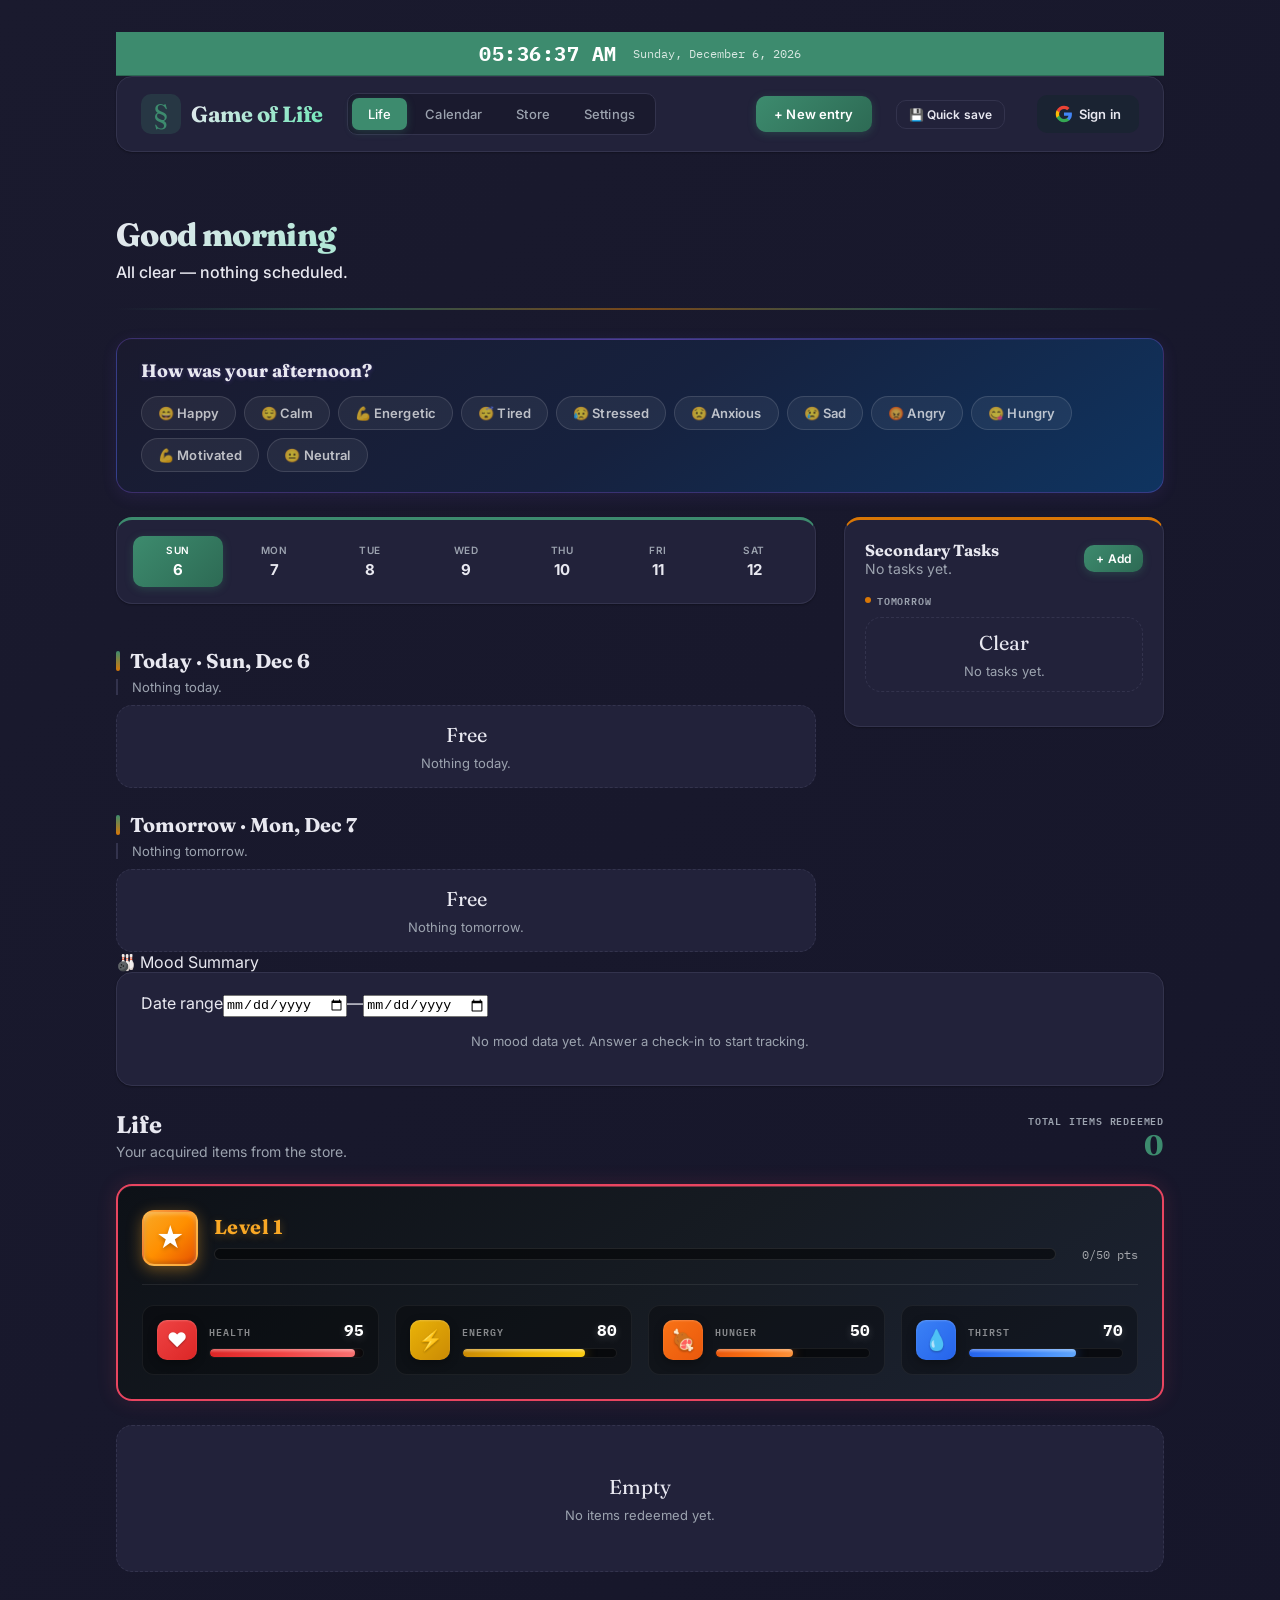
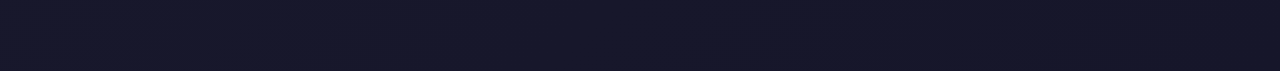
==== index.html @ fe4fe132 "Add files via upload" ====
<!DOCTYPE html>
<html lang="en">
<head>
<meta charset="UTF-8">
<meta name="viewport" content="width=device-width, initial-scale=1.0">
<meta name="theme-color" content="#1a1a2e">
<meta name="apple-mobile-web-app-capable" content="yes">
<meta name="apple-mobile-web-app-status-bar-style" content="black-translucent">
<link rel="apple-touch-icon" href="/icons/icon-192.png">
<link rel="manifest" href="/manifest.json">
<title>Game of Life — Daily Planner</title>
<link rel="preconnect" href="https://fonts.googleapis.com">
<link href="https://fonts.googleapis.com/css2?family=Fraunces:ital,opsz,wght@0,9..144,400;0,9..144,600;1,9..144,500&family=Inter:wght@400;500;600;700&family=IBM+Plex+Mono:wght@400;500&display=swap" rel="stylesheet">
<link rel="stylesheet" href="css/base.css">
<link rel="stylesheet" href="css/layout.css">
<link rel="stylesheet" href="css/buttons.css">
<link rel="stylesheet" href="css/dashboard.css">
<link rel="stylesheet" href="css/calendar.css">
<link rel="stylesheet" href="css/entries-modals.css">
<link rel="stylesheet" href="css/inventory.css">
<link rel="stylesheet" href="css/store.css">
<link rel="stylesheet" href="css/life.css">
<link rel="stylesheet" href="css/settings.css">
<link rel="stylesheet" href="css/toast.css">
<link rel="stylesheet" href="css/theme-dark.css">
<link rel="stylesheet" href="css/responsive.css">
<!--
  ======================================================
  FIREBASE SETUP INSTRUCTIONS
  ======================================================
  1. Go to https://console.firebase.google.com/
  2. Create a new project (or use an existing one)
  3. Enable Authentication > Google sign-in provider
  4. Enable Cloud Firestore (start in test mode)
  5. Go to Project Settings > General > Your apps > Web app
  6. Copy the firebaseConfig object and paste it below
  7. Copy the script tags below and paste them after this comment
  ======================================================
-->
<!-- Firebase SDK v10+ (modular) -->
<script type="module">
  import { initializeApp } from "https://www.gstatic.com/firebasejs/12.15.0/firebase-app.js";
  import { getAuth, onAuthStateChanged, signInWithPopup, signOut, GoogleAuthProvider } from "https://www.gstatic.com/firebasejs/12.15.0/firebase-auth.js";
  import { getFirestore, doc, getDoc, setDoc, onSnapshot } from "https://www.gstatic.com/firebasejs/12.15.0/firebase-firestore.js";
  import { getAnalytics } from "https://www.gstatic.com/firebasejs/12.15.0/firebase-analytics.js";

  const firebaseConfig = {
    apiKey: "AIzaSyBAI7mY1ETH0p0JN0s_rl5VH7XrCbsshA4",
    authDomain: "unborn-calendar.firebaseapp.com",
    projectId: "unborn-calendar",
    storageBucket: "unborn-calendar.firebasestorage.app",
    messagingSenderId: "735526332135",
    appId: "1:735526332135:web:2d24b6d89d32621dbf2442",
    measurementId: "G-90F036RLQ1"
  };

  const app = initializeApp(firebaseConfig);
  const auth = getAuth(app);
  const db = getFirestore(app);
  const provider = new GoogleAuthProvider();
  const analytics = getAnalytics(app);

  window.__firebase = { app, auth, db, provider, signInWithPopup, signOut, onAuthStateChanged, doc, getDoc, setDoc, onSnapshot, GoogleAuthProvider };

  window.dispatchEvent(new Event("firebase-ready"));
</script>
<script>
  if ("serviceWorker" in navigator) {
    navigator.serviceWorker.register("/sw.js").catch(function(err) {
      console.warn("SW registration failed:", err);
    });
  }
</script>
</head>
<body>

<div class="app">

  <!-- Clock -->
  <div class="clock-bar" id="clockBar">
    <span class="clock-time" id="clockTime"></span>
    <span class="clock-date" id="clockDate"></span>
  </div>

  <!-- Header -->
  <header class="app-header">
    <div class="brand">
      <span class="brand-mark">§</span>
      <h1>Game of Life</h1>
    </div>
    <nav class="tabs" role="tablist">
      <button class="tab-btn active" data-tab="life" role="tab">Life</button>
      <button class="tab-btn" data-tab="calendar" role="tab">Calendar</button>
      <button class="tab-btn" data-tab="store" role="tab">Store</button>
      <button class="tab-btn" data-tab="settings" role="tab">Settings</button>
    </nav>
    <button class="btn btn-primary" id="quickAddBtn">+ New entry</button>
    <button class="btn btn-ghost btn-small" id="quickSaveBtn" title="Quick save to chosen folder">&#128190; Quick save</button>
    <div class="auth-bar" id="authBar">
      <button class="btn btn-google" id="googleSignInBtn">
        <svg width="18" height="18" viewBox="0 0 24 24"><path fill="#4285F4" d="M22.56 12.25c0-.78-.07-1.53-.2-2.25H12v4.26h5.92a5.06 5.06 0 0 1-2.2 3.32v2.77h3.57c2.08-1.92 3.28-4.74 3.28-8.1z"/><path fill="#34A853" d="M12 23c2.97 0 5.46-.98 7.28-2.66l-3.57-2.77c-.98.66-2.23 1.06-3.71 1.06-2.86 0-5.29-1.93-6.16-4.53H2.18v2.84C3.99 20.53 7.7 23 12 23z"/><path fill="#FBBC05" d="M5.84 14.09c-.22-.66-.35-1.36-.35-2.09s.13-1.43.35-2.09V7.07H2.18C1.43 8.55 1 10.22 1 12s.43 3.45 1.18 4.93l2.85-2.22.81-.62z"/><path fill="#EA4335" d="M12 5.38c1.62 0 3.06.56 4.21 1.64l3.15-3.15C17.45 2.09 14.97 1 12 1 7.7 1 3.99 3.47 2.18 7.07l3.66 2.84c.87-2.6 3.3-4.53 6.16-4.53z"/></svg>
        Sign in
      </button>
      <div class="auth-user" id="authUser" style="display:none">
        <img class="auth-avatar" id="authAvatar" src="" alt="avatar">
        <span class="auth-name" id="authName"></span>
        <button class="btn btn-ghost btn-small" id="googleSignOutBtn" title="Sign out">&#x2190; Sign out</button>
      </div>
    </div>
    <div class="sync-status" id="syncStatus" style="display:none">
      <span class="sync-dot"></span>
      <span class="sync-label">Synced</span>
    </div>
  </header>

  <!-- Calendar -->
  <main class="tab-panel" id="panel-calendar">
    <div class="panel-head">
      <div class="cal-nav">
        <button class="icon-btn" id="prevMonth">&#8592;</button>
        <h2 id="monthLabel">Month Year</h2>
        <button class="icon-btn" id="nextMonth">&#8594;</button>
        <button class="btn btn-ghost" id="todayBtn">Today</button>
        <div class="cal-view-toggle">
          <button class="cal-view-btn active" id="calViewGridBtn" title="Grid view">&#9638;</button>
          <button class="cal-view-btn" id="calViewListBtn" title="List view">&#9776;</button>
        </div>
      </div>
    </div>
    <div class="cal-weekdays">
      <span>Sun</span><span>Mon</span><span>Tue</span><span>Wed</span><span>Thu</span><span>Fri</span><span>Sat</span>
    </div>
    <div class="cal-grid" id="calGrid"></div>
    <div class="cal-list" id="calList" style="display:none"></div>
  </main>

  <!-- Inventory -->
  <main class="tab-panel" id="panel-inventory">
    <div class="panel-head">
      <div>
        <h2>Inventory</h2>
        <p class="subtle" id="invSummary">No items tracked yet.</p>
      </div>
      <div class="inv-actions-row">
        <button class="btn btn-primary" id="invAddBtn">+ Add item</button>
        <button type="button" class="btn btn-ghost btn-small" id="invExportBtn">Export backup</button>
        <label class="btn btn-ghost btn-small" style="cursor:pointer">
          <span id="invImportLabel">Import backup</span>
          <input type="file" id="invImportInput" accept=".json" style="display:none" multiple>
        </label>
      </div>
    </div>
    <div class="inv-value-bar" id="invValueBar"></div>
    <div class="filter-group" id="invFilters">
      <button class="chip-filter active" data-filter="all">All</button>
    </div>
    <div class="inv-table-head">
      <span class="inv-col-name">Item</span>
      <span class="inv-col-price">Price</span>
      <span class="inv-col-qty">Qty</span>
      <span class="inv-col-cat">Category</span>
    </div>
    <div id="invList" class="inv-list"></div>
  </main>

  <!-- Settings -->
  <main class="tab-panel" id="panel-settings">
    <div class="panel-head">
      <div>
        <h2>Settings</h2>
        <p class="subtle">Configure notifications and preferences.</p>
      </div>
    </div>
    <div class="settings-section">
      <h3 id="settingsThemeTitle">Theme</h3>
      <p class="subtle" id="settingsThemeHint">Choose between light and dark appearance.</p>
      <div class="settings-sound-row">
        <select id="themeSelect" class="lang-select">
          <option value="light">Light</option>
          <option value="dark">Dark</option>
        </select>
      </div>
    </div>
    <div class="settings-section">
      <h3 id="settingsCalendarViewTitle">Calendar View</h3>
      <p class="subtle" id="settingsCalendarViewHint">Choose how the calendar is displayed.</p>
      <div class="settings-sound-row">
        <select id="calViewSelect" class="lang-select">
          <option value="grid">Grid</option>
          <option value="list">Vertical List</option>
        </select>
      </div>
    </div>
    <div class="settings-section">
      <h3 id="settingsLangTitle">Language</h3>
      <p class="subtle" id="settingsLangHint">Choose the display language for the interface.</p>
      <div class="settings-sound-row">
        <select id="langSelect" class="lang-select">
          <option value="en">English</option>
          <option value="es">Espa\u00f1ol</option>
        </select>
      </div>
    </div>
    <div class="settings-section">
      <h3 id="settingsProfileTitle">User Profile</h3>
      <p class="subtle" id="settingsProfileHint">Your personal info used for greetings in the dashboard.</p>
      <div class="settings-form">
        <div class="settings-field">
          <label for="userName">Name</label>
          <input type="text" id="userName" placeholder="e.g. Martin" maxlength="50">
        </div>
        <div class="settings-field">
          <label for="userNickname">Nickname</label>
          <input type="text" id="userNickname" placeholder="e.g. Marty" maxlength="50">
        </div>
        <div class="settings-field">
          <label for="userPhone">Phone Number</label>
          <input type="tel" id="userPhone" placeholder="e.g. 555-1234" maxlength="20">
        </div>
        <button type="button" class="btn btn-primary btn-small" id="saveProfileBtn">Save</button>
      </div>
    </div>
    <div class="settings-section">
      <h3 id="settingsNotifTitle">Notification Sound</h3>
      <p class="subtle" id="settingsNotifHint">Upload an audio file to use as the alarm notification sound. Leave empty for the browser default.</p>
      <div class="settings-sound-row">
        <label class="btn btn-ghost btn-small" style="cursor:pointer">
          <span id="notifChooseLabel">Choose file</span>
          <input type="file" id="notifSoundInput" accept="audio/*" style="display:none">
        </label>
        <span id="notifSoundName" class="subtle">No file chosen</span>
        <button type="button" class="btn btn-ghost btn-small" id="notifSoundTest">Test</button>
        <button type="button" class="btn btn-ghost btn-small" id="notifSoundRemove" style="display:none;color:var(--danger);border-color:var(--danger)">Remove</button>
      </div>
    </div>
    <div class="settings-section">
      <h3 id="settingsSaveTitle">Save Data</h3>
      <p class="subtle" id="settingsSaveHint">Export all app data to a file, or import from a previous backup.</p>
      <div class="settings-sound-row">
        <button type="button" class="btn btn-ghost btn-small" id="exportBtn">Export save file</button>
        <label class="btn btn-ghost btn-small" style="cursor:pointer">
          <span id="importLabel">Import save file</span>
          <input type="file" id="importInput" accept=".json" style="display:none">
        </label>
      </div>
      <div class="settings-sound-row" style="margin-top:14px">
        <button type="button" class="btn btn-ghost btn-small" id="chooseFolderBtn">Choose save folder</button>
        <span id="saveFolderPath" class="subtle">No folder chosen</span>
      </div>
    </div>
    <div class="settings-section">
      <h3 id="settingsSupplyTitle">Supply Store</h3>
      <p class="subtle" id="settingsSupplyHint">Manage inventory items available in the store. Requires admin access.</p>
      <div class="settings-sound-row">
        <button type="button" class="btn btn-primary btn-small" id="supplyStoreBtn">Open inventory</button>
      </div>
    </div>
    <div class="settings-section">
      <h3 id="settingsCloudTitle">Cloud Sync</h3>
      <p class="subtle" id="settingsCloudHint">Sign in with Google to sync your data across devices. When not signed in, all data stays local.</p>
      <div class="settings-sound-row">
        <div id="cloudSyncInfo" class="cloud-sync-info">
          <span class="cloud-status-dot" id="cloudStatusDot"></span>
          <span id="cloudStatusText">Not signed in</span>
        </div>
        <button type="button" class="btn btn-google btn-small" id="settingsGoogleBtn">
          <svg width="16" height="16" viewBox="0 0 24 24"><path fill="#4285F4" d="M22.56 12.25c0-.78-.07-1.53-.2-2.25H12v4.26h5.92a5.06 5.06 0 0 1-2.2 3.32v2.77h3.57c2.08-1.92 3.28-4.74 3.28-8.1z"/><path fill="#34A853" d="M12 23c2.97 0 5.46-.98 7.28-2.66l-3.57-2.77c-.98.66-2.23 1.06-3.71 1.06-2.86 0-5.29-1.93-6.16-4.53H2.18v2.84C3.99 20.53 7.7 23 12 23z"/><path fill="#FBBC05" d="M5.84 14.09c-.22-.66-.35-1.36-.35-2.09s.13-1.43.35-2.09V7.07H2.18C1.43 8.55 1 10.22 1 12s.43 3.45 1.18 4.93l2.85-2.22.81-.62z"/><path fill="#EA4335" d="M12 5.38c1.62 0 3.06.56 4.21 1.64l3.15-3.15C17.45 2.09 14.97 1 12 1 7.7 1 3.99 3.47 2.18 7.07l3.66 2.84c.87-2.6 3.3-4.53 6.16-4.53z"/></svg>
          Sign in with Google
        </button>
      </div>
    </div>
    <div class="settings-section" id="installSection">
      <h3 id="settingsInstallTitle">Install App</h3>
      <p class="subtle" id="settingsInstallHint">Install this app on your device for quick access.</p>
      <div class="settings-sound-row">
        <button type="button" class="btn btn-primary btn-small" id="installAppBtn" style="display:none">Install app</button>
        <span id="installIOSHint" class="subtle" style="display:none"></span>
      </div>
    </div>
    <div class="settings-section">
      <h3 id="moodSettingsTitle">Mood States</h3>
      <p class="subtle" id="moodSettingsHint">Customize the mood options available in check-ins.</p>
      <div id="moodStatesList" class="mood-states-list"></div>
      <div class="mood-states-add-row">
        <input type="text" id="moodStateLabelInput" placeholder="Label" maxlength="20" class="mood-state-input">
        <input type="text" id="moodStateEmojiInput" placeholder="Emoji" maxlength="4" class="mood-state-input mood-state-emoji-input">
        <button type="button" class="btn btn-ghost btn-small" id="moodStateAddBtn">+ Add</button>
      </div>
      <div class="settings-sound-row" style="margin-top:10px">
        <button type="button" class="btn btn-primary btn-small" id="moodStatesSaveBtn">Save</button>
        <button type="button" class="btn btn-ghost btn-small" id="moodStatesResetBtn">Reset defaults</button>
      </div>
    </div>
    <div class="settings-section">
      <h3 id="settingsResetTitle">Reset All Data</h3>
      <p class="subtle" id="settingsResetHint">Permanently delete all entries, inventory, tasks, and settings. This cannot be undone.</p>
      <div class="settings-sound-row">
        <button type="button" class="btn btn-danger btn-small" id="resetAllBtn">Reset everything</button>
      </div>
    </div>
  </main>

  <!-- Scoreboard -->
  <!-- Store -->
  <main class="tab-panel" id="panel-store">
    <div class="panel-head">
      <div>
        <h2 id="storeTitle">Store</h2>
        <p class="subtle" id="storeSummary">Redeem your points for items.</p>
      </div>
    </div>
    <div class="points-summary" id="storePointsSummary">
      <div class="points-summary-row">
        <div class="points-summary-item">
          <span class="points-summary-label" id="storePtsEarnedLabel">Earned</span>
          <span class="points-summary-val points-val-earned" id="storePtsEarned">0</span>
        </div>
        <div class="points-summary-item">
          <span class="points-summary-label" id="storePtsSpentLabel">Spent</span>
          <span class="points-summary-val points-val-spent" id="storePtsSpent">0</span>
        </div>
        <div class="points-summary-item">
          <span class="points-summary-label" id="storePtsAvailLabel">Available</span>
          <span class="points-summary-val points-val-avail" id="storePtsAvail">0</span>
        </div>
      </div>
    </div>
    <div class="filter-group" id="storeFilters"></div>
    <div class="store-grid" id="storeGrid"></div>
  </main>

  <!-- Life -->
  <main class="tab-panel active" id="panel-life">
    <!-- Dashboard -->
    <div class="dash-greeting">
      <h2 id="dashGreeting"></h2>
      <p class="subtle" id="dashTaskMsg"></p>
      <p class="subtle" id="dashExpectedPts"></p>
    </div>
    <div id="dashMoodCheckin"></div>
    <div class="dash-two-col">
      <div class="dash-main">
        <div class="dash-week-cal" id="dashWeekCal"></div>
        <div class="dash-day-section">
          <h2 class="dash-day-title" id="dashTitleToday">Today</h2>
          <p class="subtle" id="dashSummaryToday">Nothing today.</p>
          <div id="dashTodayList" class="dashboard-list"></div>
        </div>
        <div class="dash-day-section">
          <h2 class="dash-day-title" id="dashTitleTomorrow">Tomorrow</h2>
          <p class="subtle" id="dashSummaryTomorrow">Nothing tomorrow.</p>
          <div id="dashTomorrowList" class="dashboard-list"></div>
        </div>
      </div>
      <div class="dash-side">
        <div class="panel-head dash-secondary-head">
          <div>
            <h2>Secondary Tasks</h2>
            <p class="subtle" id="secSummary">No tasks yet.</p>
          </div>
          <button class="btn btn-primary btn-small" id="secAddBtn">+ Add</button>
        </div>
        <div class="dash-sec-today" id="secTodaySection" style="display:none">
          <div class="dash-sec-label">Today</div>
          <div id="secTodayList" class="sec-task-list"></div>
        </div>
        <div class="dash-sec-tomorrow">
          <div class="dash-sec-label">Tomorrow</div>
          <div id="secTaskList" class="sec-task-list"></div>
        </div>
        <div class="sec-input-area" id="secInputArea" style="display:none">
          <input type="text" id="secTaskInput" placeholder="e.g. Water plants" maxlength="100">
          <button class="btn btn-primary btn-small" id="secSaveBtn">Save</button>
          <button class="btn btn-ghost btn-small" id="secCancelBtn">Cancel</button>
        </div>
      </div>
    </div>

    <div id="dashMoodOverview"></div>

    <!-- Life -->
    <div class="panel-head" style="margin-top:24px">
      <div>
        <h2 id="lifeTitle">Life</h2>
        <p class="subtle" id="lifeSummary">Your acquired items from the store.</p>
      </div>
      <div class="life-hero-pts">
        <span class="life-hero-label" id="lifeTotalLabel">Total items redeemed</span>
        <span class="life-hero-num" id="lifeTotalItems">0</span>
      </div>
    </div>
    <div class="rpg-stats-panel" id="lifeStatsSection">
      <div class="rpg-level-badge">
        <div class="rpg-level-icon">&#9733;</div>
        <div class="rpg-level-info">
          <span class="rpg-level-label" id="lifeLevelLabel">Level 1</span>
          <div class="rpg-level-bar-wrap">
            <div class="rpg-level-bar"><div class="rpg-level-fill" id="lifeLevelFill"></div></div>
            <span class="rpg-level-pts" id="lifeLevelPts"></span>
          </div>
        </div>
      </div>
      <div class="rpg-stats-grid" id="lifeStatsGrid">
        <div class="rpg-stat" data-stat="health">
          <div class="rpg-stat-icon rpg-icon-health">&#10084;</div>
          <div class="rpg-stat-info">
            <div class="rpg-stat-row">
              <span class="rpg-stat-label" id="lifeStatHealthLabel">Health</span>
              <span class="rpg-stat-num" id="lifeStatHealthValue">95</span>
            </div>
            <div class="rpg-bar"><div class="rpg-bar-fill bar-health" id="lifeStatHealthFill"></div></div>
          </div>
        </div>
        <div class="rpg-stat" data-stat="energy">
          <div class="rpg-stat-icon rpg-icon-energy">&#9889;</div>
          <div class="rpg-stat-info">
            <div class="rpg-stat-row">
              <span class="rpg-stat-label" id="lifeStatEnergyLabel">Energy</span>
              <span class="rpg-stat-num" id="lifeStatEnergyValue">80</span>
            </div>
            <div class="rpg-bar"><div class="rpg-bar-fill bar-energy" id="lifeStatEnergyFill"></div></div>
          </div>
        </div>
        <div class="rpg-stat" data-stat="hunger">
          <div class="rpg-stat-icon rpg-icon-hunger">&#127830;</div>
          <div class="rpg-stat-info">
            <div class="rpg-stat-row">
              <span class="rpg-stat-label" id="lifeStatHungerLabel">Hunger</span>
              <span class="rpg-stat-num" id="lifeStatHungerValue">50</span>
            </div>
            <div class="rpg-bar"><div class="rpg-bar-fill bar-hunger" id="lifeStatHungerFill"></div></div>
          </div>
        </div>
        <div class="rpg-stat" data-stat="thirst">
          <div class="rpg-stat-icon rpg-icon-thirst">&#128167;</div>
          <div class="rpg-stat-info">
            <div class="rpg-stat-row">
              <span class="rpg-stat-label" id="lifeStatThirstLabel">Thirst</span>
              <span class="rpg-stat-num" id="lifeStatThirstValue">70</span>
            </div>
            <div class="rpg-bar"><div class="rpg-bar-fill bar-thirst" id="lifeStatThirstFill"></div></div>
          </div>
        </div>
      </div>
    </div>
    <div class="filter-group" id="lifeFilters"></div>
    <div class="life-grid" id="lifeGrid"></div>
  </main>

</div>

<!-- Add / Edit Inventory Modal -->
<div class="modal-overlay" id="invModalOverlay">
  <div class="modal" id="invModal">
    <div class="modal-head">
      <h3 id="invModalTitle">Add item</h3>
      <button class="icon-btn" id="invModalClose">&times;</button>
    </div>
    <form id="invForm">
      <input type="hidden" id="invItemId">
      <label class="field">
        <span id="invLabelName">Item name</span>
        <input type="text" id="invItemName" placeholder="e.g. Screws box" required>
      </label>
      <label class="field">
        <span id="invLabelDesc">Description <em>(optional)</em></span>
        <textarea id="invItemDesc" rows="2" placeholder="Any extra detail..."></textarea>
      </label>
      <div class="field-row">
        <label class="field">
          <span id="invLabelPrice">Price ($)</span>
          <input type="number" id="invItemPrice" min="0" step="0.01" value="0" required>
        </label>
        <label class="field">
          <span id="invLabelQty">Quantity</span>
          <input type="number" id="invItemQty" min="0" value="1" required>
        </label>
      </div>
      <label class="field">
        <span id="invLabelCat">Category</span>
        <select id="invItemCat" required></select>
      </label>
      <label class="field">
        <span id="invLabelImage">Image <em>(optional)</em></span>
        <div class="inv-image-row">
          <label class="btn btn-ghost btn-small" style="cursor:pointer">
            <span id="invImageLabel">Choose image</span>
            <input type="file" id="invItemImage" accept="image/*" style="display:none">
          </label>
          <span id="invImageName" class="subtle">No image</span>
          <button type="button" class="btn btn-ghost btn-small" id="invImageRemove" style="display:none;color:var(--danger);border-color:var(--danger)">Remove</button>
        </div>
        <div id="invImagePreview" class="inv-image-preview" style="display:none">
          <img id="invImagePreviewImg" src="" alt="Preview">
        </div>
      </label>
      <div class="field">
        <span id="invLabelAcc">Accessories <em>(optional)</em></span>
        <div id="invAccList" class="todo-input-list"></div>
        <button type="button" class="btn btn-ghost btn-small" id="invAddAccRow">+ Add accessory</button>
      </div>
      <label class="field inv-consumable-field">
        <span id="invLabelConsumable">Consumable</span>
        <div class="inv-consumable-toggle">
          <input type="checkbox" id="invItemConsumable">
          <span class="inv-consumable-hint">Allow this item to be used from the Life tab</span>
        </div>
      </label>
      <div class="field" id="invStatEffectsSection">
        <span id="invLabelStatEffects">Stat Effects <em>(optional)</em></span>
        <div id="invStatEffectsList" class="todo-input-list"></div>
        <button type="button" class="btn btn-ghost btn-small" id="invAddStatEffectRow">+ Add effect</button>
      </div>
      <div class="modal-actions">
        <button type="button" class="btn btn-danger" id="invDeleteBtn" style="margin-right:auto;display:none">Delete</button>
        <button type="button" class="btn btn-ghost" id="invCancelBtn">Cancel</button>
        <button type="submit" class="btn btn-primary">Save item</button>
      </div>
    </form>
  </div>
</div>

<!-- Add / Edit Entry Modal -->
<div class="modal-overlay" id="entryModalOverlay">
  <div class="modal" id="entryModal">
    <div class="modal-head">
      <h3 id="entryModalTitle">New entry</h3>
      <button class="icon-btn" id="entryModalClose">&times;</button>
    </div>
    <form id="entryForm">
      <input type="hidden" id="entryId">
      <label class="field">
        <span id="entryLabelName">Name</span>
        <input type="text" id="entryName" placeholder="e.g. Submit report" required>
      </label>
      <label class="field">
        <span id="entryLabelDesc">Description <em>(optional)</em></span>
        <textarea id="entryDescription" rows="2" placeholder="Any extra detail..."></textarea>
      </label>
      <div class="field-row">
        <label class="field">
          <span id="entryLabelDate">Date</span>
          <input type="date" id="entryDate" required>
        </label>
        <label class="field">
          <span id="entryLabelTime">Time <em>(optional)</em></span>
          <input type="time" id="entryTime">
        </label>
      </div>
      <div class="field">
        <span id="entryLabelTodos">To-do items</span>
        <div id="todoInputList" class="todo-input-list"></div>
        <button type="button" class="btn btn-ghost btn-small" id="addTodoRow">+ Add item</button>
      </div>
      <div class="field">
        <span id="entryLabelAlarms">Alarms <em>(optional)</em></span>
        <div id="alarmInputList" class="todo-input-list"></div>
        <button type="button" class="btn btn-ghost btn-small" id="addAlarmRow">+ Add alarm</button>
      </div>
      <div class="modal-actions">
        <button type="button" class="btn btn-ghost" id="entryCancelBtn">Cancel</button>
        <button type="submit" class="btn btn-primary">Save entry</button>
      </div>
    </form>
  </div>
</div>

<!-- Detail View Modal -->
<div class="modal-overlay" id="detailModalOverlay">
  <div class="modal" id="detailModal">
    <div class="modal-head">
      <h3 id="detailName">Entry name</h3>
      <button class="icon-btn" id="detailModalClose">&times;</button>
    </div>
    <div class="detail-meta">
      <span class="status-badge" id="detailStatus">Active</span>
      <span class="detail-datetime" id="detailDateTime">Jan 1</span>
    </div>
    <p class="detail-description" id="detailDescription"></p>
    <div class="detail-todos" id="detailTodos"></div>
    <div class="detail-alarms" id="detailAlarms"></div>
    <div class="modal-actions">
      <button class="btn btn-danger" id="detailDeleteBtn">Delete</button>
      <button class="btn btn-ghost" id="detailEditBtn">Edit</button>
      <button class="btn btn-primary" id="detailCloseBtn">Close</button>
    </div>
  </div>
</div>

<!-- Admin Login Modal -->
<div class="modal-overlay" id="adminModalOverlay">
  <div class="modal" id="adminModal">
    <div class="modal-head">
      <h3 id="adminModalTitle">Admin Access</h3>
      <button class="icon-btn" id="adminModalClose">&times;</button>
    </div>
    <form id="adminForm">
      <label class="field">
        <span id="adminLabelUser">Username</span>
        <input type="text" id="adminUser" placeholder="admin" required>
      </label>
      <label class="field">
        <span id="adminLabelPass">Password</span>
        <input type="password" id="adminPass" placeholder="••••••" required>
      </label>
      <p class="subtle" id="adminError" style="color:var(--danger);display:none;margin-top:4px">Invalid credentials.</p>
      <div class="modal-actions">
        <button type="button" class="btn btn-ghost" id="adminCancelBtn">Cancel</button>
        <button type="submit" class="btn btn-primary">Login</button>
      </div>
    </form>
  </div>
</div>

<!-- Store Redeem Modal -->
<div class="modal-overlay" id="redeemModalOverlay">
  <div class="modal" id="redeemModal">
    <div class="modal-head">
      <h3 id="redeemModalTitle">Redeem Item</h3>
      <button class="icon-btn" id="redeemModalClose">&times;</button>
    </div>
    <div id="redeemContent"></div>
    <div class="modal-actions">
      <button type="button" class="btn btn-ghost" id="redeemCancelBtn">Cancel</button>
      <button type="button" class="btn btn-primary" id="redeemConfirmBtn">Confirm</button>
    </div>
  </div>
</div>

<div class="toast" id="toast"></div>

<script src="js/state.js"></script>
<script src="js/i18n.js"></script>
<script src="js/helpers.js"></script>
<script src="js/firebase.js"></script>
<script src="js/dashboard.js"></script>
<script src="js/calendar.js"></script>
<script src="js/entries.js"></script>
<script src="js/inventory.js"></script>
<script src="js/store.js"></script>
<script src="js/life.js"></script>
<script src="js/settings.js"></script>
<script src="js/init.js"></script>
</body>
</html>
---- css/base.css ----
:root {
  --paper: #f0ede6;
  --paper-card: #ffffff;
  --ink: #1a1a2e;
  --ink-soft: #6b7280;
  --line: #e5e7eb;
  --line-soft: #f3f4f6;

  --sage: #3d8b6e;
  --sage-light: #d1fae5;
  --sage-dark: #2d6a54;
  --amber: #d97706;
  --amber-light: #fef3c7;
  --slate: #6b7280;
  --slate-light: #f3f4f6;
  --danger: #dc2626;
  --danger-light: #fee2e2;

  --font-display: "Fraunces", serif;
  --font-body: "Inter", sans-serif;
  --font-mono: "IBM Plex Mono", monospace;

  --radius: 12px;
  --radius-lg: 16px;
  --shadow-sm: 0 1px 2px rgba(0, 0, 0, 0.05);
  --shadow: 0 4px 12px rgba(0, 0, 0, 0.08);
  --shadow-lg: 0 12px 40px rgba(0, 0, 0, 0.12);
  --shadow-glow: 0 0 0 3px rgba(61, 139, 110, 0.15);

  --transition: 0.25s cubic-bezier(0.25, 0.1, 0.25, 1);
  --transition-fast: 0.15s cubic-bezier(0.25, 0.1, 0.25, 1);
  --transition-spring: 0.35s cubic-bezier(0.34, 1.56, 0.64, 1);
}

* { box-sizing: border-box; }

body {
  margin: 0;
  background: linear-gradient(135deg, #f0ede6 0%, #e8e4dc 100%);
  color: var(--ink);
  font-family: var(--font-body);
  -webkit-font-smoothing: antialiased;
  min-height: 100vh;
}

.app {
  max-width: 1120px;
  margin: 0 auto;
  padding: 32px 36px 100px;
}

/* Header */
.app-header {
  display: flex;
  align-items: center;
  gap: 24px;
  margin-bottom: 36px;
  flex-wrap: wrap;
  padding: 16px 24px;
  background: var(--paper-card);
  border-radius: var(--radius-lg);
  border: 1px solid var(--line);
  box-shadow: var(--shadow-sm);
}

.brand {
  display: flex;
  align-items: center;
  gap: 10px;
}

.brand-mark {
  font-family: var(--font-display);
  font-size: 28px;
  color: var(--sage);
  background: var(--sage-light);
  width: 40px;
  height: 40px;
  border-radius: 10px;
  display: flex;
  align-items: center;
  justify-content: center;
  transition: transform var(--transition-spring), box-shadow var(--transition);
}
.brand-mark:hover {
  transform: rotate(-5deg) scale(1.05);
  box-shadow: 0 4px 12px rgba(61, 139, 110, 0.25);
}

.brand h1 {
  font-family: var(--font-display);
  font-weight: 700;
  font-size: 22px;
  margin: 0;
  letter-spacing: -0.02em;
  background: linear-gradient(135deg, var(--ink) 0%, var(--sage-dark) 100%);
  -webkit-background-clip: text;
  -webkit-text-fill-color: transparent;
  background-clip: text;
}

/* Auth bar */
.auth-bar {
  display: flex;
  align-items: center;
  gap: 8px;
  margin-left: 8px;
}
.auth-user {
  display: flex;
  align-items: center;
  gap: 8px;
}
.auth-avatar {
  width: 28px;
  height: 28px;
  border-radius: 50%;
  object-fit: cover;
  border: 2px solid var(--sage);
}
.auth-name {
  font-size: 13px;
  font-weight: 600;
  color: var(--ink);
  max-width: 120px;
  overflow: hidden;
  text-overflow: ellipsis;
  white-space: nowrap;
}
.btn-google {
  display: inline-flex;
  align-items: center;
  gap: 6px;
  background: var(--card);
  border: 1px solid var(--line);
  border-radius: 8px;
  padding: 6px 14px;
  font-size: 13px;
  font-weight: 600;
  color: var(--ink);
  cursor: pointer;
  transition: all var(--transition);
}
.btn-google:hover {
  box-shadow: var(--shadow);
  border-color: var(--sage);
}
.btn-google svg {
  flex-shrink: 0;
}

/* Sync status indicator */
.sync-status {
  display: flex;
  align-items: center;
  gap: 5px;
  font-size: 11px;
  color: var(--muted);
  padding: 4px 10px;
  border-radius: 20px;
  background: var(--paper);
  border: 1px solid var(--line);
}
.sync-dot {
  width: 7px;
  height: 7px;
  border-radius: 50%;
  background: var(--muted);
  transition: background var(--transition);
}
.sync-status.synced .sync-dot { background: var(--sage); }
.sync-status.saving .sync-dot { background: var(--amber); animation: pulse 1s infinite; }
.sync-status.loading .sync-dot { background: var(--accent); animation: pulse 1s infinite; }
.sync-status.error .sync-dot { background: var(--danger); }

/* Clock bar */
.clock-bar {
  display: flex;
  align-items: center;
  justify-content: center;
  gap: 16px;
  padding: 8px 16px;
  background: var(--sage);
  border-bottom: 1px solid var(--sage-dark);
  font-family: var(--font-mono);
  position: sticky;
  top: 0;
  z-index: 100;
}
.clock-time {
  font-size: 20px;
  font-weight: 700;
  color: #fff;
  letter-spacing: 0.5px;
}
.clock-date {
  font-size: 12px;
  color: rgba(255,255,255,0.8);
}

@keyframes pulse {
  0%, 100% { opacity: 1; }
  50% { opacity: 0.4; }
}

.tabs {
  display: flex;
  gap: 2px;
  background: var(--paper);
  border: 1px solid var(--line);
  border-radius: 10px;
  padding: 4px;
  margin-right: auto;
}

.tab-btn {
  border: none;
  background: transparent;
  font-family: var(--font-body);
  font-weight: 500;
  font-size: 13px;
  color: var(--ink-soft);
  padding: 8px 16px;
  border-radius: 7px;
  cursor: pointer;
  transition: background var(--transition), color var(--transition-fast), box-shadow var(--transition), transform var(--transition-fast);
  letter-spacing: 0.01em;
  position: relative;
}

.tab-btn.active {
  background: var(--sage);
  color: #fff;
  box-shadow: 0 2px 8px rgba(61, 139, 110, 0.3);
}

.tab-btn:not(.active):hover {
  color: var(--ink);
  background: var(--paper-card);
}
.tab-btn:not(.active):active {
  transform: scale(0.97);
}

/* Mood states settings */
.mood-states-list {
  display: flex;
  flex-direction: column;
  gap: 6px;
  margin-bottom: 10px;
}
.mood-state-row {
  display: flex;
  align-items: center;
  gap: 8px;
  padding: 6px 10px;
  background: var(--paper);
  border: 1px solid var(--line);
  border-radius: var(--radius);
  font-size: 13px;
}
.mood-state-row-emoji {
  font-size: 18px;
  flex-shrink: 0;
}
.mood-state-row-label {
  flex: 1;
  color: var(--ink);
}
.mood-state-remove-btn {
  font-size: 16px;
  padding: 0 6px;
  color: var(--danger);
  border: none;
}
.mood-states-add-row {
  display: flex;
  gap: 6px;
  align-items: center;
}
.mood-state-input {
  padding: 6px 10px;
  border: 1px solid var(--line);
  border-radius: var(--radius);
  font-size: 13px;
  background: var(--paper-card);
  color: var(--ink);
  flex: 1;
}
.mood-state-emoji-input {
  max-width: 60px;
  flex: 0 0 60px;
  text-align: center;
  font-size: 18px;
}
---- css/layout.css ----
/* Panels */
.tab-panel { display: none; }
.tab-panel.active { display: block; animation: panelFadeIn 0.35s cubic-bezier(0.25, 0.1, 0.25, 1); }

@keyframes panelFadeIn {
  from { opacity: 0; transform: translateY(10px); }
  to { opacity: 1; transform: translateY(0); }
}

.panel-head {
  display: flex;
  justify-content: space-between;
  align-items: center;
  gap: 20px;
  margin-bottom: 24px;
  flex-wrap: wrap;
}

.panel-head h2 {
  font-family: var(--font-display);
  font-size: 24px;
  margin: 0 0 4px;
}

.subtle { color: var(--ink-soft); font-size: 14px; margin: 0; }

.filter-group {
  display: flex;
  gap: 6px;
  flex-wrap: wrap;
}

.chip-filter {
  border: 1px solid var(--line);
  background: var(--paper-card);
  color: var(--ink-soft);
  font-family: var(--font-body);
  font-size: 12px;
  font-weight: 600;
  padding: 6px 14px;
  border-radius: 8px;
  cursor: pointer;
  transition: background var(--transition-fast), color var(--transition-fast), border-color var(--transition), box-shadow var(--transition), transform var(--transition-fast);
}
.chip-filter:hover {
  border-color: var(--sage);
  color: var(--sage);
  box-shadow: 0 2px 8px rgba(61, 139, 110, 0.15);
  transform: translateY(-1px);
}
.chip-filter:active {
  transform: translateY(0) scale(0.96);
}
.chip-filter.active {
  background: var(--sage);
  border-color: var(--sage);
  color: #fff;
  box-shadow: 0 2px 8px rgba(61, 139, 110, 0.25);
}

/* Cloud sync info in settings */
.cloud-sync-info {
  display: flex;
  align-items: center;
  gap: 8px;
  font-size: 13px;
  color: var(--muted);
}
.cloud-status-dot {
  width: 10px;
  height: 10px;
  border-radius: 50%;
  background: var(--muted);
  transition: background var(--transition);
}
.cloud-status-dot.online { background: var(--sage); }
.cloud-status-dot.offline { background: var(--muted); }
---- css/buttons.css ----
/* Buttons */
.btn {
  font-family: var(--font-body);
  font-weight: 600;
  font-size: 13px;
  border-radius: 10px;
  padding: 10px 18px;
  border: none;
  cursor: pointer;
  transition: background var(--transition), color var(--transition-fast), box-shadow var(--transition), transform var(--transition-fast), border-color var(--transition);
  letter-spacing: 0.01em;
  position: relative;
}
.btn:active { transform: scale(0.97); }

.btn-primary {
  background: linear-gradient(135deg, var(--sage) 0%, var(--sage-dark) 100%);
  color: #fff;
  box-shadow: 0 2px 8px rgba(61, 139, 110, 0.3);
}
.btn-primary:hover {
  box-shadow: 0 6px 20px rgba(61, 139, 110, 0.45);
  transform: translateY(-2px);
}
.btn-primary:active {
  transform: translateY(0) scale(0.97);
  box-shadow: 0 2px 6px rgba(61, 139, 110, 0.3);
}

.btn-ghost {
  background: var(--paper-card);
  border: 1px solid var(--line);
  color: var(--ink);
}
.btn-ghost:hover {
  background: var(--line-soft);
  border-color: var(--slate);
  box-shadow: var(--shadow-sm);
}
.btn-ghost:active {
  transform: scale(0.97);
}

.btn-danger {
  background: var(--danger-light);
  border: 1px solid var(--danger);
  color: var(--danger);
}
.btn-danger:hover {
  background: var(--danger);
  color: #fff;
  box-shadow: 0 4px 14px rgba(220, 38, 38, 0.35);
  transform: translateY(-1px);
}
.btn-danger:active {
  transform: translateY(0) scale(0.97);
  box-shadow: 0 2px 6px rgba(220, 38, 38, 0.3);
}

.btn-small { padding: 6px 12px; font-size: 12px; }

.icon-btn {
  background: var(--paper-card);
  border: 1px solid var(--line);
  color: var(--ink);
  width: 34px;
  height: 34px;
  border-radius: 9px;
  cursor: pointer;
  font-size: 16px;
  display: inline-flex;
  align-items: center;
  justify-content: center;
  transition: background var(--transition-fast), color var(--transition-fast), border-color var(--transition), box-shadow var(--transition-fast), transform var(--transition-fast);
}
.icon-btn:hover {
  background: var(--line-soft);
  border-color: var(--slate);
  box-shadow: var(--shadow-sm);
}
.icon-btn:active {
  transform: scale(0.92);
}
---- css/dashboard.css ----
/* Dashboard */
.dash-two-col {
  display: grid;
  grid-template-columns: 1fr 320px;
  gap: 28px;
  align-items: start;
}
.dash-main {
  min-width: 0;
  display: flex;
  flex-direction: column;
  gap: 24px;
}
.dash-side {
  background: var(--paper-card);
  border: 1px solid var(--line);
  border-radius: var(--radius-lg);
  padding: 20px;
  position: sticky;
  top: 24px;
  box-shadow: var(--shadow-sm);
  border-top: 3px solid var(--amber);
}
.dash-side .panel-head {
  padding: 0;
  margin-bottom: 14px;
}
.dash-side .panel-head h2 {
  font-family: var(--font-display);
  font-size: 16px;
  font-weight: 700;
  margin: 0;
}

.dash-day-title {
  font-family: var(--font-display);
  font-size: 20px;
  font-weight: 700;
  margin: 0 0 6px;
  color: var(--ink);
  display: flex;
  align-items: center;
  gap: 10px;
}
.dash-day-title::before {
  content: "";
  width: 4px;
  height: 20px;
  border-radius: 2px;
  background: linear-gradient(180deg, var(--sage), var(--amber));
  flex-shrink: 0;
}
.dash-day-section .subtle {
  font-size: 13px;
  color: var(--ink-soft);
  margin-bottom: 10px;
  padding-left: 14px;
  border-left: 2px solid var(--line);
}

.dashboard-list {
  display: flex;
  flex-direction: column;
  gap: 10px;
}

/* Dashboard mini week calendar */
.dash-week-cal {
  display: grid;
  grid-template-columns: repeat(7, 1fr);
  gap: 6px;
  padding: 16px;
  background: var(--paper-card);
  border: 1px solid var(--line);
  border-radius: var(--radius-lg);
  margin-bottom: 20px;
  box-shadow: var(--shadow-sm);
  border-top: 3px solid var(--sage);
}
.dash-week-cal .wc-day {
  display: flex;
  flex-direction: column;
  align-items: center;
  gap: 4px;
  padding: 8px 4px;
  border-radius: 10px;
  cursor: default;
  font-size: 12px;
  transition: all var(--transition);
}
.dash-week-cal .wc-day .wc-weekday {
  font-size: 10px;
  font-weight: 600;
  color: var(--ink-soft);
  text-transform: uppercase;
  letter-spacing: 0.05em;
}
.dash-week-cal .wc-day .wc-num {
  font-weight: 700;
  color: var(--ink);
  font-size: 15px;
}
.dash-week-cal .wc-day.today {
  background: linear-gradient(135deg, var(--sage) 0%, var(--sage-dark) 100%);
  box-shadow: 0 2px 8px rgba(61, 139, 110, 0.3);
}
.dash-week-cal .wc-day.today .wc-weekday,
.dash-week-cal .wc-day.today .wc-num {
  color: #fff;
}
.dash-week-cal .wc-day.has-entry { position: relative; }
.dash-week-cal .wc-day.has-entry::after {
  content: "";
  width: 5px;
  height: 5px;
  border-radius: 50%;
  background: var(--amber);
  position: absolute;
  bottom: 4px;
}
.dash-week-cal .wc-day.today.has-entry::after { background: #fff; }

/* Entry row expandable — gamey card */
.dash-entry-wrap {
  background: linear-gradient(145deg, rgba(30, 41, 59, 0.8) 0%, rgba(15, 23, 42, 0.95) 100%);
  border: 1px solid rgba(100, 200, 180, 0.2);
  border-left: 4px solid var(--sage);
  border-radius: 12px;
  overflow: hidden;
  transition: box-shadow 0.3s ease, transform 0.3s ease, border-color 0.3s ease;
  box-shadow: 0 2px 8px rgba(0, 0, 0, 0.3), inset 0 1px 0 rgba(255, 255, 255, 0.05);
  margin-bottom: 10px;
  position: relative;
}
.dash-entry-wrap::before {
  content: "";
  position: absolute;
  inset: 0;
  border-radius: 12px;
  background: linear-gradient(135deg, rgba(100, 200, 180, 0.08) 0%, transparent 50%);
  pointer-events: none;
}
.dash-entry-wrap:hover {
  box-shadow: 0 4px 20px rgba(100, 200, 180, 0.25), 0 2px 8px rgba(0, 0, 0, 0.4);
  transform: translateY(-2px);
  border-color: rgba(100, 200, 180, 0.4);
}
.dash-entry-wrap.status-pending {
  border-left-color: var(--amber);
  border-color: rgba(251, 191, 36, 0.2);
}
.dash-entry-wrap.status-pending::before {
  background: linear-gradient(135deg, rgba(251, 191, 36, 0.08) 0%, transparent 50%);
}
.dash-entry-wrap.status-pending:hover {
  box-shadow: 0 4px 20px rgba(251, 191, 36, 0.2), 0 2px 8px rgba(0, 0, 0, 0.4);
  border-color: rgba(251, 191, 36, 0.4);
}
.dash-entry-wrap.status-completed {
  border-left-color: var(--slate);
  opacity: 0.6;
}
.dash-entry-wrap.status-completed::before {
  background: linear-gradient(135deg, rgba(100, 116, 139, 0.08) 0%, transparent 50%);
}
.dash-entry-wrap.expanded {
  box-shadow: 0 6px 24px rgba(100, 200, 180, 0.3), 0 2px 8px rgba(0, 0, 0, 0.4);
}

.dash-entry-header {
  display: flex;
  align-items: center;
  gap: 10px;
  padding: 12px 14px;
  transition: background 0.2s ease;
  position: relative;
  z-index: 1;
}

.dash-entry-time {
  font-family: var(--font-mono);
  font-size: 10px;
  font-weight: 600;
  color: #94a3b8;
  background: rgba(100, 200, 180, 0.1);
  padding: 3px 8px;
  border-radius: 6px;
  border: 1px solid rgba(100, 200, 180, 0.15);
  letter-spacing: 0.04em;
}
.status-pending .dash-entry-time {
  background: rgba(251, 191, 36, 0.1);
  border-color: rgba(251, 191, 36, 0.15);
}
.dash-entry-info { flex: 1; min-width: 0; }
.dash-entry-meta {
  display: flex;
  align-items: center;
  gap: 8px;
}
.dash-entry-name {
  font-weight: 700;
  font-size: 14px;
  color: #e2e8f0;
  white-space: nowrap;
  overflow: hidden;
  text-overflow: ellipsis;
  text-shadow: 0 1px 3px rgba(0, 0, 0, 0.4);
  letter-spacing: 0.01em;
}
.dash-entry-desc {
  font-size: 11px;
  color: #94a3b8;
  white-space: nowrap;
  overflow: hidden;
  text-overflow: ellipsis;
  margin-top: 3px;
  opacity: 0.8;
}
.dash-entry-progress {
  font-size: 11px;
  color: #64748b;
  font-family: var(--font-mono);
  margin-top: 4px;
  letter-spacing: 0.03em;
}
.dash-entry-pts {
  font-family: var(--font-mono);
  font-size: 12px;
  font-weight: 700;
  min-width: 32px;
  text-align: right;
  padding: 4px 10px;
  border-radius: 8px;
  letter-spacing: 0.02em;
}
.dash-entry-pts.pos {
  color: #5eead4;
  background: rgba(100, 200, 180, 0.15);
  border: 1px solid rgba(100, 200, 180, 0.25);
  text-shadow: 0 1px 4px rgba(100, 200, 180, 0.3);
}
.dash-entry-pts.neg {
  color: #fca5a5;
  background: rgba(239, 68, 68, 0.15);
  border: 1px solid rgba(239, 68, 68, 0.25);
  text-shadow: 0 1px 4px rgba(239, 68, 68, 0.3);
}

.dash-entry-todos {
  border-top: 1px solid rgba(100, 200, 180, 0.1);
  padding: 8px 14px 12px;
  background: rgba(0, 0, 0, 0.2);
  max-height: 180px;
  overflow-y: auto;
  scrollbar-width: thin;
  scrollbar-color: rgba(100, 200, 180, 0.3) transparent;
}
.dash-entry-todos::-webkit-scrollbar {
  width: 6px;
}
.dash-entry-todos::-webkit-scrollbar-track {
  background: transparent;
}
.dash-entry-todos::-webkit-scrollbar-thumb {
  background: rgba(100, 200, 180, 0.3);
  border-radius: 3px;
}
.dash-entry-todos::-webkit-scrollbar-thumb:hover {
  background: rgba(100, 200, 180, 0.5);
}

.dash-entry-todos-scroll {
  max-height: 150px;
  overflow-y: auto;
  scrollbar-width: thin;
  scrollbar-color: rgba(100, 200, 180, 0.3) transparent;
}

.dash-entry-locked {
  opacity: 0.65;
  pointer-events: none;
}

.dash-todo-item {
  display: flex;
  align-items: center;
  gap: 8px;
  padding: 7px 10px;
  font-size: 13px;
  color: #cbd5e1;
  border-radius: 8px;
  transition: background 0.2s ease;
  cursor: pointer;
}
.dash-todo-item:hover { background: rgba(255, 255, 255, 0.06); }
.dash-todo-item.done span { text-decoration: line-through; color: #475569; opacity: 0.7; }
.dash-todo-check {
  width: 16px;
  height: 16px;
  accent-color: var(--sage);
  cursor: pointer;
  transition: transform var(--transition-fast);
}
.dash-todo-check:hover { transform: scale(1.15); }

/* Secondary Tasks */
.dash-sec-today, .dash-sec-tomorrow { margin-bottom: 14px; }
.dash-sec-label {
  font-family: var(--font-mono);
  font-size: 10px;
  text-transform: uppercase;
  letter-spacing: 0.08em;
  color: var(--ink-soft);
  margin-bottom: 8px;
  font-weight: 600;
  display: flex;
  align-items: center;
  gap: 6px;
}
.dash-sec-label::before {
  content: "";
  width: 6px;
  height: 6px;
  border-radius: 50%;
  background: var(--amber);
  flex-shrink: 0;
}
.dash-sec-today .dash-sec-label::before {
  background: var(--sage);
}

.sec-task-list {
  display: flex;
  flex-direction: column;
  gap: 6px;
  margin-bottom: 10px;
}
.sec-task-item {
  display: flex;
  align-items: center;
  gap: 10px;
  padding: 10px 12px;
  background: var(--line-soft);
  border-radius: 10px;
  font-size: 13px;
  transition: background var(--transition-fast), transform var(--transition-fast), box-shadow var(--transition);
  border: 1px solid transparent;
}
.sec-task-item:hover {
  background: var(--paper-card);
  transform: translateX(2px);
  box-shadow: var(--shadow);
  border-color: var(--line);
}
.sec-task-item.done { opacity: 0.6; }
.sec-task-item.done .sec-task-text { text-decoration: line-through; color: var(--ink-soft); }
.sec-task-item.missed { border-left: 3px solid var(--danger); }

.sec-task-text { flex: 1; min-width: 0; }
.sec-task-check {
  width: 16px;
  height: 16px;
  accent-color: var(--sage);
  cursor: pointer;
  transition: transform var(--transition-fast);
}
.sec-task-check:hover { transform: scale(1.15); }
.sec-task-remove {
  border: none;
  background: transparent;
  color: var(--ink-soft);
  cursor: pointer;
  font-size: 14px;
  padding: 0 2px;
  opacity: 0;
  transition: opacity var(--transition-fast), color var(--transition-fast), transform var(--transition-fast);
}
.sec-task-item:hover .sec-task-remove { opacity: 1; }
.sec-task-remove:hover { color: var(--danger); transform: scale(1.2); }

.sec-task-status {
  font-family: var(--font-mono);
  font-size: 11px;
  font-weight: 600;
  white-space: nowrap;
  padding: 3px 10px;
  border-radius: 8px;
  letter-spacing: 0.02em;
}
.sec-task-status.pos { color: #059669; background: rgba(16, 185, 129, 0.12); border: 1px solid rgba(16, 185, 129, 0.2); }
.sec-task-status.neg { color: #dc2626; background: rgba(220, 38, 38, 0.1); border: 1px solid rgba(220, 38, 38, 0.2); }
.sec-task-status.neutral { color: var(--ink-soft); background: var(--line-soft); border: 1px solid var(--line); }

.sec-input-area {
  display: flex;
  gap: 8px;
  align-items: center;
}
.sec-input-area input {
  flex: 1;
  font-family: var(--font-body);
  font-size: 13px;
  border: 1px solid var(--line);
  border-radius: 9px;
  padding: 10px 12px;
  background: var(--paper-card);
  transition: border-color var(--transition-fast), box-shadow var(--transition);
}
.sec-input-area input:focus {
  outline: none;
  border-color: var(--sage);
  box-shadow: var(--shadow-glow);
}

/* Entry rows */
.entry-row {
  display: flex;
  align-items: center;
  gap: 14px;
  background: var(--paper-card);
  border: 1px solid var(--line);
  border-left: 4px solid var(--sage);
  border-radius: var(--radius);
  padding: 12px 16px;
  cursor: pointer;
  transition: all var(--transition);
}
.entry-row:hover { box-shadow: var(--shadow); transform: translateY(-1px); }

.entry-row.status-pending { border-left-color: var(--amber); }
.entry-row.status-completed { border-left-color: var(--slate); opacity: 0.75; }

.entry-time {
  font-family: var(--font-mono);
  font-size: 12px;
  color: var(--ink-soft);
  min-width: 56px;
  background: var(--line-soft);
  padding: 3px 8px;
  border-radius: 6px;
}
.entry-main { flex: 1; min-width: 0; }
.entry-name {
  font-weight: 600;
  font-size: 14px;
  white-space: nowrap;
  overflow: hidden;
  text-overflow: ellipsis;
}
.entry-progress {
  font-size: 12px;
  color: var(--ink-soft);
  font-family: var(--font-mono);
}

/* Status badges */
.status-badge {
  font-family: var(--font-mono);
  font-size: 10px;
  text-transform: uppercase;
  letter-spacing: 0.06em;
  padding: 4px 10px;
  border-radius: 6px;
  white-space: nowrap;
  font-weight: 600;
}
.status-badge.status-active { background: var(--sage-light); color: var(--sage); border: 1px solid rgba(61, 139, 110, 0.2); }
.status-badge.status-pending { background: var(--amber-light); color: var(--amber); border: 1px solid rgba(217, 119, 6, 0.2); }
.status-badge.status-completed { background: var(--slate-light); color: var(--slate); border: 1px solid rgba(107, 114, 128, 0.2); }

.empty-state {
  text-align: center;
  padding: 48px 20px;
  color: var(--ink-soft);
  font-size: 13px;
  border: 1px dashed var(--line);
  border-radius: var(--radius-lg);
  background: var(--paper-card);
}
.empty-state span {
  font-family: var(--font-display);
  font-size: 20px;
  display: block;
  margin-bottom: 8px;
  color: var(--ink);
  transition: transform var(--transition-spring);
}
.empty-state:hover span {
  transform: scale(1.08);
}

/* Dashboard greeting */
.dash-greeting {
  padding: 28px 0 24px;
  margin-bottom: 28px;
  position: relative;
}
.dash-greeting::after {
  content: "";
  position: absolute;
  bottom: 0;
  left: 0;
  right: 0;
  height: 2px;
  background: linear-gradient(90deg, transparent, var(--sage), var(--amber), var(--sage), transparent);
  opacity: 0.35;
  border-radius: 1px;
}
.dash-greeting h2 {
  margin: 0 0 8px;
  font-family: var(--font-display);
  font-size: 32px;
  font-weight: 800;
  background: linear-gradient(135deg, var(--ink) 0%, var(--sage-dark) 60%, var(--amber) 100%);
  -webkit-background-clip: text;
  -webkit-text-fill-color: transparent;
  background-clip: text;
  line-height: 1.2;
  letter-spacing: -0.02em;
  text-shadow: none;
}
.dash-greeting .subtle {
  margin: 4px 0;
  font-size: 15px;
  color: var(--ink-soft);
}
.dash-greeting .subtle:first-of-type {
  font-size: 16px;
  color: var(--ink);
  font-weight: 500;
}
.dash-greeting .dash-expected-pts {
  margin-top: 12px;
  font-family: var(--font-mono);
  font-size: 13px;
  color: var(--sage-dark);
  font-weight: 700;
  padding: 7px 16px;
  background: var(--sage-light);
  border: 1px solid rgba(61, 139, 110, 0.2);
  border-radius: 20px;
  display: inline-block;
  letter-spacing: 0.02em;
  box-shadow: 0 2px 8px rgba(61, 139, 110, 0.12);
}

/* Dashboard mini stats */
.dash-mini-stats {
  background: linear-gradient(145deg, #1a1a2e 0%, #16213e 50%, #0f3460 100%);
  border: 1px solid rgba(233, 69, 96, 0.3);
  border-radius: 12px;
  padding: 16px;
  margin-bottom: 16px;
  box-shadow: 0 2px 12px rgba(233, 69, 96, 0.1);
  color: #fff;
}

.dash-mini-stats-head {
  display: flex;
  align-items: center;
  justify-content: space-between;
  margin-bottom: 14px;
}

.dash-mini-stats-title {
  font-family: var(--font-display);
  font-size: 14px;
  font-weight: 600;
  color: #f9a825;
  display: flex;
  align-items: center;
  gap: 6px;
}

.dash-mini-stats-title::before {
  content: "\2605";
  font-size: 13px;
}

.dash-mini-level-row {
  display: flex;
  align-items: center;
  gap: 10px;
  padding: 10px 12px;
  background: rgba(0, 0, 0, 0.3);
  border-radius: 8px;
  border: 1px solid rgba(255, 255, 255, 0.08);
}

.dash-mini-level-label {
  font-family: var(--font-display);
  font-size: 14px;
  font-weight: 700;
  color: #f9a825;
  white-space: nowrap;
  min-width: 42px;
}

.dash-mini-level-bar {
  flex: 1;
  height: 10px;
  background: rgba(255, 255, 255, 0.1);
  border-radius: 5px;
  overflow: hidden;
  border: 1px solid rgba(255, 255, 255, 0.1);
}

.dash-mini-level-fill {
  height: 100%;
  border-radius: 5px;
  background: linear-gradient(90deg, #f9a825, #f97316);
  transition: width 0.5s ease;
  position: relative;
}

.dash-mini-level-fill::after {
  content: "";
  position: absolute;
  top: 0;
  left: 0;
  right: 0;
  height: 50%;
  background: linear-gradient(180deg, rgba(255, 255, 255, 0.3), transparent);
  border-radius: 5px 5px 0 0;
}

.dash-mini-level-pts {
  font-family: var(--font-mono);
  font-size: 11px;
  color: rgba(255, 255, 255, 0.6);
  white-space: nowrap;
}

.dash-mini-bars {
  display: grid;
  grid-template-columns: repeat(4, 1fr);
  gap: 12px;
  margin-bottom: 12px;
}

.dash-mini-stat {
  display: flex;
  flex-direction: column;
  gap: 6px;
}

.dash-mini-stat-head {
  display: flex;
  align-items: center;
  gap: 4px;
}

.dash-mini-stat-icon {
  font-size: 14px;
  width: 18px;
  text-align: center;
  flex-shrink: 0;
}

.dash-mini-stat-label {
  font-size: 10px;
  color: rgba(255, 255, 255, 0.55);
  font-weight: 600;
  text-transform: uppercase;
  letter-spacing: 0.04em;
  flex: 1;
  min-width: 0;
  overflow: hidden;
  text-overflow: ellipsis;
  white-space: nowrap;
}

.dash-mini-stat-val {
  font-family: var(--font-mono);
  font-size: 12px;
  font-weight: 700;
  color: #fff;
  min-width: 22px;
  text-align: right;
}

.dash-mini-bar {
  height: 8px;
  background: rgba(255, 255, 255, 0.1);
  border-radius: 4px;
  overflow: hidden;
  border: 1px solid rgba(255, 255, 255, 0.08);
}

.dash-mini-bar-fill {
  height: 100%;
  border-radius: 4px;
  transition: width 0.5s ease;
  position: relative;
  min-width: 2px;
}

.dash-mini-bar-fill::after {
  content: "";
  position: absolute;
  top: 0;
  left: 0;
  right: 0;
  height: 50%;
  background: linear-gradient(180deg, rgba(255, 255, 255, 0.35), transparent);
  border-radius: 4px 4px 0 0;
}

/* Points Summary Panel */
.points-summary {
  background: var(--line-soft);
  border: 1px solid var(--line);
  border-radius: 10px;
  padding: 12px 16px;
  margin-bottom: 16px;
}

.points-summary-row {
  display: flex;
  justify-content: space-around;
  gap: 12px;
}

.points-summary-single .points-summary-row {
  justify-content: center;
}

.points-summary-item {
  display: flex;
  flex-direction: column;
  align-items: center;
  gap: 2px;
  flex: 1;
}

.points-summary-label {
  font-size: 11px;
  font-weight: 600;
  color: var(--ink-soft);
  text-transform: uppercase;
  letter-spacing: 0.04em;
}

.points-summary-val {
  font-family: var(--font-mono);
  font-size: 20px;
  font-weight: 700;
  color: var(--ink);
}

.points-val-earned { color: var(--sage); }
.points-val-spent { color: var(--danger); }
.points-val-avail { color: var(--amber); }
.points-val-avail.negative { color: var(--danger); }

/* ============ Mood Check-in ============ */
.mood-checkin-card {
  background: linear-gradient(145deg, #1a1a2e 0%, #16213e 50%, #0f3460 100%);
  border: 1px solid rgba(139, 92, 246, 0.3);
  border-radius: var(--radius-lg);
  padding: 20px 24px;
  margin-bottom: 24px;
  position: relative;
  overflow: hidden;
  box-shadow: 0 4px 16px rgba(139, 92, 246, 0.1);
}
.mood-checkin-card::before {
  content: "";
  position: absolute;
  top: 0;
  left: 0;
  right: 0;
  height: 1px;
  background: linear-gradient(90deg, transparent, rgba(139, 92, 246, 0.5), transparent);
}
.mood-checkin-question {
  font-family: var(--font-display);
  font-size: 18px;
  font-weight: 700;
  color: #e8e8f0;
  margin-bottom: 14px;
  text-shadow: 0 1px 4px rgba(139, 92, 246, 0.3);
}
.mood-checkin-states {
  display: flex;
  flex-wrap: wrap;
  gap: 8px;
}
.mood-state-btn {
  font-family: var(--font-body);
  font-size: 13px;
  font-weight: 600;
  padding: 8px 16px;
  border-radius: 20px;
  border: 1px solid rgba(255, 255, 255, 0.12);
  background: rgba(255, 255, 255, 0.06);
  color: rgba(255, 255, 255, 0.7);
  cursor: pointer;
  transition: all 0.2s ease;
  letter-spacing: 0.01em;
}
.mood-state-btn:hover {
  background: rgba(139, 92, 246, 0.2);
  border-color: rgba(139, 92, 246, 0.4);
  color: #e8e8f0;
  transform: translateY(-1px);
  box-shadow: 0 4px 12px rgba(139, 92, 246, 0.2);
}
.mood-state-btn.selected {
  background: linear-gradient(135deg, #8b5cf6, #7c3aed);
  border-color: #a78bfa;
  color: #fff;
  box-shadow: 0 0 16px rgba(139, 92, 246, 0.4);
  text-shadow: 0 1px 2px rgba(0, 0, 0, 0.3);
}
.mood-checkin-answered {
  display: flex;
  align-items: center;
  gap: 10px;
}
.mood-answered-badge {
  font-family: var(--font-mono);
  font-size: 13px;
  font-weight: 600;
  padding: 8px 18px;
  border-radius: 20px;
  background: rgba(139, 92, 246, 0.15);
  border: 1px solid rgba(139, 92, 246, 0.3);
  color: #a78bfa;
  letter-spacing: 0.02em;
}
.mood-answered-label {
  font-size: 12px;
  color: rgba(255, 255, 255, 0.45);
}

/* ============ Mood Overview ============ */
.mood-overview {
  background: var(--paper-card);
  border: 1px solid var(--line);
  border-radius: var(--radius-lg);
  padding: 20px 24px;
  margin-bottom: 24px;
  box-shadow: var(--shadow-sm);
}
.mood-overview-title {
  font-family: var(--font-display);
  font-size: 16px;
  font-weight: 700;
  margin: 0 0 16px;
  color: var(--ink);
  display: flex;
  align-items: center;
  gap: 8px;
}
.mood-overview-title::before {
  content: "\2727";
  font-size: 14px;
  color: #8b5cf6;
}
.mood-overview-empty {
  font-size: 13px;
  color: var(--ink-soft);
  text-align: center;
  padding: 16px;
}
.mood-today-row {
  display: flex;
  gap: 12px;
  margin-bottom: 16px;
  flex-wrap: wrap;
}
.mood-today-period {
  display: flex;
  align-items: center;
  gap: 8px;
  padding: 8px 14px;
  background: var(--line-soft);
  border-radius: 10px;
  border: 1px solid var(--line);
  font-size: 13px;
  flex: 1;
  min-width: 120px;
}
.mood-today-period .mood-period-label {
  font-family: var(--font-mono);
  font-size: 10px;
  text-transform: uppercase;
  letter-spacing: 0.06em;
  color: var(--ink-soft);
  font-weight: 600;
}
.mood-today-period .mood-period-state {
  font-weight: 600;
  color: var(--ink);
}
.mood-today-period.pending .mood-period-state {
  color: var(--ink-soft);
  font-style: italic;
  font-weight: 400;
}
.mood-today-period .mood-period-dot {
  width: 8px;
  height: 8px;
  border-radius: 50%;
  background: #8b5cf6;
  flex-shrink: 0;
}
.mood-today-period.pending .mood-period-dot {
  background: var(--ink-soft);
  opacity: 0.4;
}
.mood-week-section {
  border-top: 1px solid var(--line);
  padding-top: 14px;
}
.mood-week-label {
  font-family: var(--font-mono);
  font-size: 10px;
  text-transform: uppercase;
  letter-spacing: 0.06em;
  color: var(--ink-soft);
  font-weight: 600;
  margin-bottom: 10px;
}
.mood-week-stats {
  display: flex;
  gap: 16px;
  flex-wrap: wrap;
}
.mood-stat-item {
  display: flex;
  align-items: center;
  gap: 6px;
  padding: 6px 12px;
  background: var(--line-soft);
  border-radius: 8px;
  border: 1px solid var(--line);
  font-size: 12px;
}
.mood-stat-item .mood-stat-emoji {
  font-size: 14px;
}
.mood-stat-item .mood-stat-label {
  color: var(--ink-soft);
}
.mood-stat-item .mood-stat-value {
  font-family: var(--font-mono);
  font-weight: 700;
  color: var(--ink);
}
.mood-stat-item.mood-stat-most {
  border-color: rgba(139, 92, 246, 0.3);
  background: rgba(139, 92, 246, 0.08);
}
.mood-stat-item.mood-stat-most .mood-stat-value {
  color: #8b5cf6;
}
.mood-stat-item.mood-stat-least {
  border-color: rgba(239, 68, 68, 0.2);
  background: rgba(239, 68, 68, 0.05);
}
.mood-stat-item.mood-stat-least .mood-stat-value {
  color: var(--danger);
}
---- css/calendar.css ----
/* Calendar */
.cal-nav {
  display: flex;
  align-items: center;
  gap: 12px;
}
.cal-nav h2 { min-width: 190px; text-align: center; }

.cal-view-toggle {
  display: flex;
  background: var(--paper);
  border: 1px solid var(--line);
  border-radius: 8px;
  padding: 3px;
  gap: 2px;
}
.cal-view-btn {
  border: none;
  background: transparent;
  color: var(--ink-soft);
  width: 30px;
  height: 28px;
  border-radius: 6px;
  cursor: pointer;
  font-size: 14px;
  display: inline-flex;
  align-items: center;
  justify-content: center;
  transition: background var(--transition-fast), color var(--transition-fast), box-shadow var(--transition);
}
.cal-view-btn:hover {
  color: var(--ink);
  background: var(--paper-card);
}
.cal-view-btn.active {
  background: var(--sage);
  color: #fff;
  box-shadow: 0 1px 4px rgba(61, 139, 110, 0.3);
}

.cal-weekdays {
  display: grid;
  grid-template-columns: repeat(7, 1fr);
  font-family: var(--font-mono);
  font-size: 11px;
  color: var(--ink-soft);
  text-transform: uppercase;
  letter-spacing: 0.08em;
  padding: 0 2px 10px;
  font-weight: 600;
}
.cal-weekdays span { text-align: center; }

.cal-grid {
  display: grid;
  grid-template-columns: repeat(7, 1fr);
  gap: 8px;
}

.cal-cell {
  background: var(--paper-card);
  border: 1px solid var(--line);
  border-radius: var(--radius);
  min-height: 118px;
  padding: 10px;
  display: flex;
  flex-direction: column;
  gap: 6px;
  cursor: pointer;
  transition: box-shadow var(--transition), transform var(--transition), border-color var(--transition);
  position: relative;
}
.cal-cell:hover {
  box-shadow: var(--shadow);
  transform: translateY(-3px);
}
.cal-cell.other-month { opacity: 0.35; }
.cal-cell.is-today {
  border-color: var(--sage);
  box-shadow: inset 0 0 0 2px var(--sage);
  background: linear-gradient(180deg, rgba(61, 139, 110, 0.04) 0%, var(--paper-card) 100%);
}

.cal-cell-head {
  display: flex;
  justify-content: space-between;
  align-items: center;
}

.cal-date-num {
  font-family: var(--font-mono);
  font-size: 12px;
  color: var(--ink-soft);
  font-weight: 600;
}
.is-today .cal-date-num {
  background: var(--sage);
  color: #fff;
  width: 24px;
  height: 24px;
  border-radius: 8px;
  display: inline-flex;
  align-items: center;
  justify-content: center;
  font-size: 11px;
}

.cal-add-btn {
  border: none;
  background: transparent;
  color: var(--ink-soft);
  font-size: 16px;
  cursor: pointer;
  opacity: 0;
  transition: opacity var(--transition-fast), background var(--transition-fast), color var(--transition-fast), transform var(--transition-fast);
  line-height: 1;
  padding: 4px 6px;
  border-radius: 6px;
}
.cal-add-btn:hover { background: var(--sage-light); color: var(--sage); transform: scale(1.1); }
.cal-cell:hover .cal-add-btn { opacity: 1; }

.cal-entries {
  display: flex;
  flex-direction: column;
  gap: 4px;
  overflow: hidden;
}

.cal-chip {
  font-size: 11px;
  padding: 4px 8px;
  border-radius: 6px;
  background: var(--sage-light);
  color: var(--sage);
  white-space: nowrap;
  overflow: hidden;
  text-overflow: ellipsis;
  font-weight: 600;
  transition: background var(--transition-fast), color var(--transition-fast), transform var(--transition-fast);
}
.cal-chip:hover { opacity: 0.85; transform: translateX(2px); }
.cal-chip.status-pending { background: var(--amber-light); color: var(--amber); }
.cal-chip.status-completed {
  background: var(--slate-light);
  color: var(--slate);
  text-decoration: line-through;
}

.cal-more {
  font-size: 10px;
  color: var(--ink-soft);
  font-family: var(--font-mono);
}

/* ============ Calendar Vertical List ============ */
.cal-list {
  display: flex;
  flex-direction: column;
  gap: 8px;
}

.cal-list-day {
  background: var(--paper-card);
  border: 1px solid var(--line);
  border-radius: var(--radius);
  overflow: hidden;
  transition: box-shadow var(--transition), transform var(--transition-fast);
  box-shadow: var(--shadow-sm);
}
.cal-list-day:hover { box-shadow: var(--shadow); }

.cal-list-head {
  display: flex;
  align-items: center;
  gap: 14px;
  padding: 14px 16px;
  cursor: pointer;
  transition: background var(--transition-fast);
}
.cal-list-head:hover { background: var(--line-soft); }

.cal-list-date {
  font-family: var(--font-mono);
  font-size: 13px;
  font-weight: 700;
  min-width: 100px;
  color: var(--ink);
}
.cal-list-weekday {
  font-family: var(--font-mono);
  font-size: 11px;
  color: var(--ink-soft);
  text-transform: uppercase;
  letter-spacing: 0.05em;
  min-width: 40px;
}
.cal-list-count {
  margin-left: auto;
  font-family: var(--font-mono);
  font-size: 11px;
  color: var(--ink-soft);
  padding: 3px 10px;
  background: var(--line-soft);
  border-radius: 6px;
}
.cal-list-add-btn {
  border: none;
  background: transparent;
  color: var(--ink-soft);
  font-size: 16px;
  cursor: pointer;
  padding: 4px 8px;
  border-radius: 6px;
  transition: opacity var(--transition-fast), background var(--transition-fast), color var(--transition-fast), transform var(--transition-fast);
  opacity: 0;
}
.cal-list-head:hover .cal-list-add-btn { opacity: 1; }
.cal-list-add-btn:hover { background: var(--sage-light); color: var(--sage); transform: scale(1.1); }

.cal-list-chevron {
  color: var(--ink-soft);
  font-size: 11px;
  transition: transform var(--transition-spring), opacity var(--transition-fast);
  opacity: 0.5;
}
.cal-list-day.expanded .cal-list-chevron { transform: rotate(90deg); }

.cal-list-today .cal-list-date {
  background: var(--sage);
  color: #fff;
  width: 28px;
  height: 28px;
  border-radius: 8px;
  display: inline-flex;
  align-items: center;
  justify-content: center;
  font-size: 12px;
  min-width: unset;
  padding: 0;
}

.cal-list-entries {
  display: none;
  border-top: 1px solid var(--line-soft);
  padding: 10px 16px 14px;
}
.cal-list-day.expanded .cal-list-entries { display: block; }

.cal-list-entry {
  display: flex;
  align-items: center;
  gap: 10px;
  padding: 10px 12px;
  border-radius: 8px;
  cursor: pointer;
  transition: background var(--transition-fast), transform var(--transition-fast);
}
.cal-list-entry:hover {
  background: var(--line-soft);
  transform: translateX(2px);
}

.cal-list-entry-time {
  font-family: var(--font-mono);
  font-size: 12px;
  color: var(--ink-soft);
  min-width: 56px;
  background: var(--line-soft);
  padding: 3px 8px;
  border-radius: 6px;
}
.cal-list-entry-name {
  flex: 1;
  font-weight: 600;
  font-size: 13px;
  white-space: nowrap;
  overflow: hidden;
  text-overflow: ellipsis;
}
.cal-list-entry-pts {
  font-family: var(--font-mono);
  font-size: 11px;
  font-weight: 700;
  padding: 3px 8px;
  border-radius: 6px;
}
.cal-list-entry-pts.pos { color: var(--sage); background: var(--sage-light); }
.cal-list-entry-pts.neg { color: var(--danger); background: var(--danger-light); }

.cal-list-empty {
  padding: 10px 12px;
  font-size: 13px;
  color: var(--ink-soft);
}

.cal-list-other-month { opacity: 0.4; }

.cal-list-controls {
  display: flex;
  align-items: center;
  gap: 12px;
}
.cal-list-controls h2 { min-width: 190px; text-align: center; }
---- css/entries-modals.css ----
/* Modals */
.modal-overlay {
  display: none;
  position: fixed;
  inset: 0;
  background: rgba(0, 0, 0, 0.4);
  backdrop-filter: blur(4px);
  align-items: center;
  justify-content: center;
  padding: 20px;
  z-index: 50;
}
.modal-overlay.open {
  display: flex;
  animation: overlayFadeIn 0.3s cubic-bezier(0.25, 0.1, 0.25, 1);
}

@keyframes overlayFadeIn {
  from { opacity: 0; }
  to { opacity: 1; }
}

.modal {
  background: var(--paper-card);
  border-radius: var(--radius-lg);
  width: 100%;
  max-width: 480px;
  max-height: 88vh;
  overflow-y: auto;
  padding: 28px;
  box-shadow: var(--shadow-lg);
  border: 1px solid var(--line);
  animation: modalSlideIn 0.35s cubic-bezier(0.34, 1.56, 0.64, 1);
}

@keyframes modalSlideIn {
  from { opacity: 0; transform: translateY(20px) scale(0.96); }
  to { opacity: 1; transform: translateY(0) scale(1); }
}

.modal-head {
  display: flex;
  justify-content: space-between;
  align-items: center;
  margin-bottom: 20px;
}
.modal-head h3 {
  font-family: var(--font-display);
  font-size: 22px;
  margin: 0;
}

.field {
  display: flex;
  flex-direction: column;
  gap: 6px;
  margin-bottom: 16px;
  font-size: 12px;
  font-weight: 600;
  color: var(--ink-soft);
  text-transform: uppercase;
  letter-spacing: 0.04em;
}
.field em {
  font-weight: 400;
  font-style: normal;
  color: var(--ink-soft);
  opacity: 0.6;
  text-transform: none;
}

.field input, .field textarea, .field select {
  font-family: var(--font-body);
  font-size: 14px;
  color: var(--ink);
  border: 1px solid var(--line);
  border-radius: 10px;
  padding: 10px 14px;
  background: var(--paper);
  resize: vertical;
  transition: border-color var(--transition-fast), box-shadow var(--transition);
}
.field input:focus, .field textarea:focus, .field select:focus {
  outline: none;
  border-color: var(--sage);
  box-shadow: var(--shadow-glow);
}

.field-row {
  display: grid;
  grid-template-columns: 1fr 1fr;
  gap: 14px;
}

.todo-input-list {
  display: flex;
  flex-direction: column;
  gap: 6px;
}
.todo-input-row {
  display: flex;
  gap: 8px;
  align-items: center;
}
.todo-input-row input,
.todo-input-row select {
  flex: 1;
  font-family: var(--font-body);
  font-size: 13px;
  border: 1px solid var(--line);
  border-radius: 9px;
  padding: 9px 12px;
  background: var(--paper);
  transition: border-color var(--transition-fast), box-shadow var(--transition);
}
.todo-input-row input:focus, .todo-input-row select:focus {
  outline: none;
  border-color: var(--sage);
  box-shadow: var(--shadow-glow);
}
.todo-input-row select { flex: 0 0 150px; }
.todo-remove-btn {
  border: none;
  background: transparent;
  color: var(--ink-soft);
  cursor: pointer;
  font-size: 16px;
  padding: 4px 6px;
  border-radius: 6px;
  transition: color var(--transition-fast), background var(--transition-fast), transform var(--transition-fast);
}
.todo-remove-btn:hover { color: var(--danger); background: var(--danger-light); transform: scale(1.1); }

.modal-actions {
  display: flex;
  justify-content: flex-end;
  gap: 10px;
  margin-top: 24px;
  padding-top: 16px;
  border-top: 1px solid var(--line-soft);
}

/* Detail modal */
.detail-meta {
  display: flex;
  align-items: center;
  gap: 10px;
  margin-bottom: 16px;
}
.detail-datetime {
  font-family: var(--font-mono);
  font-size: 12px;
  color: var(--ink-soft);
}
.detail-description {
  font-size: 14px;
  color: var(--ink-soft);
  line-height: 1.6;
  margin: 0 0 20px;
  padding: 12px 16px;
  background: var(--line-soft);
  border-radius: 10px;
}
.detail-todos {
  display: flex;
  flex-direction: column;
  gap: 8px;
}
.detail-todo-item {
  display: flex;
  align-items: center;
  gap: 10px;
  font-size: 13px;
  padding: 10px 12px;
  background: var(--line-soft);
  border-radius: 10px;
  transition: background var(--transition-fast);
}
.detail-todo-item:hover { background: var(--line); }
.detail-todo-item input[type="checkbox"] {
  width: 16px;
  height: 16px;
  accent-color: var(--sage);
  cursor: pointer;
  transition: transform var(--transition-fast);
}
.detail-todo-item input[type="checkbox"]:hover { transform: scale(1.15); }
.detail-todo-item.done span { text-decoration: line-through; color: var(--ink-soft); }

.detail-alarms { margin-top: 20px; }
.detail-alarms-label {
  font-family: var(--font-mono);
  font-size: 10px;
  text-transform: uppercase;
  letter-spacing: 0.08em;
  color: var(--ink-soft);
  margin-bottom: 8px;
  font-weight: 600;
}
.detail-alarm-list {
  display: flex;
  flex-wrap: wrap;
  gap: 6px;
}
.detail-alarm-chip {
  display: inline-flex;
  align-items: center;
  gap: 6px;
  font-family: var(--font-mono);
  font-size: 11px;
  padding: 5px 12px;
  border-radius: 8px;
  background: var(--amber-light);
  color: var(--amber);
  font-weight: 600;
  transition: background var(--transition-fast), transform var(--transition-fast);
}
.detail-alarm-chip:hover { transform: translateY(-1px); }
.detail-alarm-remove {
  border: none;
  background: transparent;
  color: var(--amber);
  cursor: pointer;
  font-size: 14px;
  padding: 0;
  line-height: 1;
  opacity: 0.6;
  transition: opacity var(--transition-fast), transform var(--transition-fast);
}
.detail-alarm-remove:hover { opacity: 1; transform: scale(1.2); }

/* ============ Completed Banner & Get Points ============ */
.dash-entry-completed-banner {
  display: flex;
  align-items: center;
  justify-content: center;
  gap: 12px;
  padding: 12px 14px;
  margin-top: 8px;
  border-top: 1px solid rgba(100, 200, 180, 0.15);
  background: rgba(100, 200, 180, 0.08);
  border-radius: 8px;
}
.dash-entry-completed-text {
  font-family: var(--font-mono);
  font-size: 14px;
  font-weight: 800;
  letter-spacing: 0.15em;
  text-transform: uppercase;
  color: #5eead4;
  text-shadow: 0 0 12px rgba(94, 234, 212, 0.4);
}
.dash-get-points-btn {
  font-size: 11px !important;
  padding: 6px 14px !important;
  animation: pulse-glow 2s ease-in-out infinite;
}
@keyframes pulse-glow {
  0%, 100% { box-shadow: 0 0 4px rgba(100, 200, 180, 0.3); }
  50% { box-shadow: 0 0 16px rgba(100, 200, 180, 0.6); }
}

/* ============ Gamey Completed Card ============ */
.dash-entry-wrap.gamey-completed {
  border: 2px solid rgba(100, 200, 180, 0.5);
  border-left: 6px solid #5eead4;
  background: linear-gradient(145deg, rgba(100, 200, 180, 0.12) 0%, rgba(15, 23, 42, 0.95) 100%);
  box-shadow: 0 0 20px rgba(100, 200, 180, 0.3), 0 4px 12px rgba(0, 0, 0, 0.4), inset 0 0 30px rgba(100, 200, 180, 0.08);
  animation: gamey-pulse 2.5s ease-in-out infinite;
  cursor: default;
  position: relative;
  overflow: hidden;
}
.dash-entry-wrap.gamey-completed::before {
  content: "";
  position: absolute;
  top: -1px;
  left: 0;
  right: 0;
  height: 2px;
  background: linear-gradient(90deg, transparent, #5eead4, transparent);
  opacity: 0.6;
}
.dash-entry-wrap.gamey-completed::after {
  content: "";
  position: absolute;
  bottom: -1px;
  left: 0;
  right: 0;
  height: 2px;
  background: linear-gradient(90deg, transparent, rgba(94, 234, 212, 0.3), transparent);
  opacity: 0.4;
}
.dash-entry-wrap.gamey-completed:hover {
  transform: translateY(-3px) scale(1.01);
  box-shadow: 0 0 30px rgba(100, 200, 180, 0.5), 0 6px 20px rgba(0, 0, 0, 0.5), inset 0 0 40px rgba(100, 200, 180, 0.12);
}
@keyframes gamey-pulse {
  0%, 100% { box-shadow: 0 0 20px rgba(100, 200, 180, 0.3), 0 4px 12px rgba(0, 0, 0, 0.4), inset 0 0 30px rgba(100, 200, 180, 0.08); }
  50% { box-shadow: 0 0 35px rgba(100, 200, 180, 0.5), 0 4px 16px rgba(0, 0, 0, 0.5), inset 0 0 40px rgba(100, 200, 180, 0.12); }
}

.dash-entry-gamey-card {
  position: relative;
  padding: 18px 20px;
  overflow: hidden;
}

.gamey-card-glow {
  position: absolute;
  top: -50%;
  left: -50%;
  width: 200%;
  height: 200%;
  background: radial-gradient(circle at center, rgba(100, 200, 180, 0.12) 0%, transparent 50%);
  animation: glow-rotate 8s linear infinite;
  pointer-events: none;
}
@keyframes glow-rotate {
  0% { transform: rotate(0deg); }
  100% { transform: rotate(360deg); }
}

.gamey-card-particles {
  position: absolute;
  inset: 0;
  overflow: hidden;
  pointer-events: none;
  z-index: 0;
}
.gamey-particle {
  position: absolute;
  width: 4px;
  height: 4px;
  border-radius: 50%;
  background: #5eead4;
  opacity: 0;
  animation: particle-float 3s ease-in-out infinite;
}
.gamey-particle:nth-child(1) { left: 10%; animation-delay: 0s; animation-duration: 2.8s; }
.gamey-particle:nth-child(2) { left: 25%; animation-delay: 0.4s; animation-duration: 3.2s; }
.gamey-particle:nth-child(3) { left: 45%; animation-delay: 0.8s; animation-duration: 2.6s; }
.gamey-particle:nth-child(4) { left: 65%; animation-delay: 1.2s; animation-duration: 3.0s; }
.gamey-particle:nth-child(5) { left: 80%; animation-delay: 1.6s; animation-duration: 2.9s; }
.gamey-particle:nth-child(6) { left: 92%; animation-delay: 2.0s; animation-duration: 3.1s; }
@keyframes particle-float {
  0% { transform: translateY(100%) scale(0); opacity: 0; }
  20% { opacity: 0.8; }
  80% { opacity: 0.3; }
  100% { transform: translateY(-40px) scale(1.5); opacity: 0; }
}

.gamey-card-content {
  display: flex;
  align-items: center;
  gap: 14px;
  position: relative;
  z-index: 1;
}

.gamey-card-icon {
  width: 52px;
  height: 52px;
  border-radius: 14px;
  background: linear-gradient(135deg, #5eead4 0%, #14b8a6 50%, #0d9488 100%);
  display: flex;
  align-items: center;
  justify-content: center;
  font-size: 26px;
  font-weight: 800;
  color: #0f172a;
  box-shadow: 0 0 16px rgba(94, 234, 212, 0.5), 0 4px 8px rgba(0, 0, 0, 0.3);
  animation: icon-glow 2s ease-in-out infinite;
  flex-shrink: 0;
  border: 2px solid rgba(94, 234, 212, 0.4);
}
@keyframes icon-glow {
  0%, 100% { box-shadow: 0 0 16px rgba(94, 234, 212, 0.5), 0 4px 8px rgba(0, 0, 0, 0.3); }
  50% { box-shadow: 0 0 28px rgba(94, 234, 212, 0.7), 0 4px 14px rgba(0, 0, 0, 0.4); }
}

.gamey-card-text {
  flex: 1;
  min-width: 0;
}

.gamey-card-title {
  font-family: var(--font-mono);
  font-size: 15px;
  font-weight: 800;
  letter-spacing: 0.15em;
  text-transform: uppercase;
  color: #5eead4;
  text-shadow: 0 0 12px rgba(94, 234, 212, 0.5);
  margin-bottom: 4px;
}

.gamey-card-subtitle {
  font-size: 13px;
  color: #94a3b8;
  white-space: nowrap;
  overflow: hidden;
  text-overflow: ellipsis;
}

.gamey-card-pts {
  font-family: var(--font-mono);
  font-size: 18px;
  font-weight: 800;
  color: #fbbf24;
  text-shadow: 0 0 10px rgba(251, 191, 36, 0.4);
  margin-top: 2px;
}

.gamey-get-points-btn {
  font-size: 13px !important;
  font-weight: 800 !important;
  padding: 10px 22px !important;
  border-radius: 12px !important;
  background: linear-gradient(135deg, #5eead4 0%, #14b8a6 50%, #0d9488 100%) !important;
  color: #0f172a !important;
  box-shadow: 0 0 14px rgba(94, 234, 212, 0.4), 0 2px 8px rgba(0, 0, 0, 0.3) !important;
  animation: btn-pulse 1.5s ease-in-out infinite !important;
  flex-shrink: 0;
  position: relative;
  overflow: hidden;
  text-transform: uppercase;
  letter-spacing: 0.06em;
  border: 2px solid rgba(94, 234, 212, 0.5) !important;
}
.gamey-get-points-btn::before {
  content: "\2728 ";
}
.gamey-get-points-btn::after {
  content: "";
  position: absolute;
  top: -50%;
  left: -50%;
  width: 200%;
  height: 200%;
  background: linear-gradient(60deg, transparent 30%, rgba(255,255,255,0.3) 50%, transparent 70%);
  animation: btn-shine 2s ease-in-out infinite;
}
@keyframes btn-shine {
  0%, 100% { transform: translateX(-100%) rotate(25deg); }
  50% { transform: translateX(100%) rotate(25deg); }
}
.gamey-get-points-btn:hover {
  transform: scale(1.08) !important;
  box-shadow: 0 0 24px rgba(94, 234, 212, 0.6), 0 4px 14px rgba(0, 0, 0, 0.4) !important;
  border-color: rgba(94, 234, 212, 0.8) !important;
}
.gamey-get-points-btn:active {
  transform: scale(0.95) !important;
}
@keyframes btn-pulse {
  0%, 100% { box-shadow: 0 0 14px rgba(94, 234, 212, 0.4), 0 2px 8px rgba(0, 0, 0, 0.3); }
  50% { box-shadow: 0 0 28px rgba(94, 234, 212, 0.7), 0 4px 12px rgba(0, 0, 0, 0.4); }
}

/* ============ Points Claimed Celebration ============ */
.dash-entry-wrap.gamey-completed.claiming {
  animation: claim-celebrate 0.6s ease-out forwards;
}
@keyframes claim-celebrate {
  0% { transform: scale(1); }
  30% { transform: scale(1.03); box-shadow: 0 0 50px rgba(94, 234, 212, 0.8), 0 0 100px rgba(94, 234, 212, 0.3); }
  100% { transform: scale(0.96); opacity: 0; }
}

/* Points popup */
.gamey-points-popup {
  position: fixed;
  top: 50%;
  left: 50%;
  transform: translate(-50%, -50%);
  z-index: 300;
  pointer-events: none;
  animation: points-popup-anim 1.4s ease-out forwards;
}
.gamey-points-popup-inner {
  background: linear-gradient(135deg, #0f172a 0%, #1e293b 100%);
  border: 2px solid #5eead4;
  border-radius: 20px;
  padding: 28px 40px;
  text-align: center;
  box-shadow: 0 0 60px rgba(94, 234, 212, 0.4), 0 20px 60px rgba(0, 0, 0, 0.6);
  position: relative;
  overflow: hidden;
}
.gamey-points-popup-inner::before {
  content: "";
  position: absolute;
  inset: 0;
  background: radial-gradient(circle at center, rgba(94, 234, 212, 0.1) 0%, transparent 70%);
  pointer-events: none;
}
.gamey-points-popup-check {
  font-size: 48px;
  display: block;
  margin-bottom: 8px;
  animation: check-bounce 0.5s cubic-bezier(0.34, 1.56, 0.64, 1) 0.1s both;
}
@keyframes check-bounce {
  0% { transform: scale(0) rotate(-20deg); opacity: 0; }
  100% { transform: scale(1) rotate(0deg); opacity: 1; }
}
.gamey-points-popup-label {
  font-family: var(--font-mono);
  font-size: 11px;
  font-weight: 700;
  letter-spacing: 0.2em;
  text-transform: uppercase;
  color: rgba(255, 255, 255, 0.5);
  margin-bottom: 6px;
}
.gamey-points-popup-pts {
  font-family: var(--font-display);
  font-size: 36px;
  font-weight: 800;
  color: #fbbf24;
  text-shadow: 0 0 20px rgba(251, 191, 36, 0.5);
  animation: pts-glow-pulse 0.8s ease-in-out 0.3s both;
}
@keyframes pts-glow-pulse {
  0% { transform: scale(0.8); opacity: 0; }
  50% { transform: scale(1.15); }
  100% { transform: scale(1); opacity: 1; }
}
.gamey-points-popup-name {
  font-size: 13px;
  color: #94a3b8;
  margin-top: 4px;
  white-space: nowrap;
  max-width: 200px;
  overflow: hidden;
  text-overflow: ellipsis;
}
@keyframes points-popup-anim {
  0% { opacity: 0; transform: translate(-50%, -50%) scale(0.5); }
  15% { opacity: 1; transform: translate(-50%, -50%) scale(1.1); }
  30% { transform: translate(-50%, -50%) scale(1); }
  70% { opacity: 1; transform: translate(-50%, -50%) scale(1); }
  100% { opacity: 0; transform: translate(-50%, -70%) scale(0.9); }
}

/* Confetti burst on claim */
.gamey-confetti-container {
  position: fixed;
  top: 50%;
  left: 50%;
  transform: translate(-50%, -50%);
  width: 0;
  height: 0;
  z-index: 299;
  pointer-events: none;
}
.gamey-confetti {
  position: absolute;
  width: 8px;
  height: 8px;
  border-radius: 2px;
  opacity: 0;
  animation: confetti-burst 0.8s ease-out forwards;
}
.gamey-confetti:nth-child(1)  { background: #5eead4; animation-delay: 0.0s; --tx: -80px; --ty: -100px; --rot: 120deg; }
.gamey-confetti:nth-child(2)  { background: #fbbf24; animation-delay: 0.05s; --tx: 60px; --ty: -110px; --rot: -90deg; }
.gamey-confetti:nth-child(3)  { background: #e94560; animation-delay: 0.1s; --tx: -100px; --ty: -40px; --rot: 200deg; }
.gamey-confetti:nth-child(4)  { background: #5eead4; animation-delay: 0.08s; --tx: 90px; --ty: -60px; --rot: -150deg; }
.gamey-confetti:nth-child(5)  { background: #f9a825; animation-delay: 0.03s; --tx: -40px; --ty: -120px; --rot: 80deg; }
.gamey-confetti:nth-child(6)  { background: #818cf8; animation-delay: 0.12s; --tx: 50px; --ty: -90px; --rot: -200deg; }
.gamey-confetti:nth-child(7)  { background: #5eead4; animation-delay: 0.07s; --tx: -110px; --ty: -70px; --rot: 160deg; }
.gamey-confetti:nth-child(8)  { background: #fbbf24; animation-delay: 0.15s; --tx: 100px; --ty: -30px; --rot: -60deg; }
.gamey-confetti:nth-child(9)  { background: #e94560; animation-delay: 0.02s; --tx: -60px; --ty: -130px; --rot: 240deg; }
.gamey-confetti:nth-child(10) { background: #818cf8; animation-delay: 0.09s; --tx: 70px; --ty: -100px; --rot: -120deg; }
.gamey-confetti:nth-child(11) { background: #5eead4; animation-delay: 0.06s; --tx: -30px; --ty: -80px; --rot: 100deg; }
.gamey-confetti:nth-child(12) { background: #f9a825; animation-delay: 0.11s; --tx: 110px; --ty: -50px; --rot: -180deg; }
@keyframes confetti-burst {
  0% { transform: translate(0, 0) rotate(0deg) scale(1); opacity: 1; }
  100% { transform: translate(var(--tx), var(--ty)) rotate(var(--rot)) scale(0.5); opacity: 0; }
}

/* Level up flash */
.gamey-level-flash {
  position: fixed;
  inset: 0;
  background: radial-gradient(circle at center, rgba(249, 168, 37, 0.25) 0%, transparent 60%);
  z-index: 298;
  pointer-events: none;
  animation: level-flash 0.8s ease-out forwards;
}
@keyframes level-flash {
  0% { opacity: 0; transform: scale(0.3); }
  30% { opacity: 1; transform: scale(1); }
  100% { opacity: 0; transform: scale(1.5); }
}

/* Detail modal completed banner */
.detail-completed-banner {
  display: flex;
  align-items: center;
  justify-content: center;
  gap: 12px;
  padding: 12px 14px;
  margin-top: 10px;
  border-top: 1px solid var(--line);
  background: var(--sage-light);
  border-radius: 8px;
}
.detail-completed-text {
  font-family: var(--font-mono);
  font-size: 14px;
  font-weight: 800;
  letter-spacing: 0.15em;
  text-transform: uppercase;
  color: var(--sage);
}
.detail-get-points-btn {
  animation: pulse-glow-light 2s ease-in-out infinite;
}
@keyframes pulse-glow-light {
  0%, 100% { box-shadow: 0 0 4px rgba(100, 200, 180, 0.2); }
  50% { box-shadow: 0 0 12px rgba(100, 200, 180, 0.4); }
}
---- css/inventory.css ----
/* Inventory */
.inv-value-bar {
  display: flex;
  gap: 24px;
  flex-wrap: wrap;
  padding: 14px 20px;
  margin-bottom: 16px;
  background: var(--paper-card);
  border: 1px solid var(--line);
  border-radius: var(--radius);
  font-family: var(--font-mono);
  font-size: 12px;
  color: var(--ink-soft);
  box-shadow: var(--shadow-sm);
}
.inv-value-bar strong {
  color: var(--ink);
  font-weight: 700;
}

.inv-table-head {
  display: grid;
  grid-template-columns: 1fr 100px 80px 160px;
  gap: 14px;
  padding: 10px 16px;
  font-family: var(--font-mono);
  font-size: 10px;
  text-transform: uppercase;
  letter-spacing: 0.1em;
  color: var(--ink-soft);
  border-bottom: 1px solid var(--line);
  margin-bottom: 8px;
  font-weight: 600;
}

.inv-list {
  display: flex;
  flex-direction: column;
  gap: 6px;
}

.inv-row-wrap {
  background: var(--paper-card);
  border: 1px solid var(--line);
  border-radius: var(--radius);
  overflow: hidden;
  transition: box-shadow var(--transition), transform var(--transition-fast);
  box-shadow: var(--shadow-sm);
}
.inv-row-wrap:hover {
  box-shadow: var(--shadow);
  transform: translateY(-1px);
}
.inv-row-wrap.expanded { box-shadow: var(--shadow); }

.inv-row {
  display: grid;
  grid-template-columns: 1fr 100px 80px 160px;
  gap: 14px;
  align-items: center;
  padding: 14px 16px;
  cursor: pointer;
  transition: background var(--transition-fast);
}
.inv-row:hover { background: var(--line-soft); }

.inv-row-name {
  font-weight: 600;
  font-size: 13px;
  white-space: nowrap;
  overflow: hidden;
  text-overflow: ellipsis;
}
.inv-row-price { font-family: var(--font-mono); font-size: 13px; }
.inv-row-qty { font-family: var(--font-mono); font-size: 13px; font-weight: 700; text-align: center; }
.inv-row-cat { font-size: 12px; color: var(--ink-soft); }

.inv-cat-badge {
  display: inline-block;
  font-family: var(--font-mono);
  font-size: 10px;
  text-transform: uppercase;
  letter-spacing: 0.05em;
  padding: 4px 10px;
  border-radius: 6px;
  background: var(--sage-light);
  color: var(--sage);
  font-weight: 600;
}

.inv-desc {
  padding: 0 16px 12px;
  font-size: 13px;
  color: var(--ink-soft);
  line-height: 1.6;
}

.inv-acc-section {
  border-top: 1px solid var(--line-soft);
  padding: 12px 16px 14px;
}
.inv-acc-label {
  font-family: var(--font-mono);
  font-size: 10px;
  text-transform: uppercase;
  letter-spacing: 0.08em;
  color: var(--ink-soft);
  margin-bottom: 8px;
  font-weight: 600;
}
.inv-acc-list {
  display: flex;
  flex-direction: column;
  gap: 6px;
}
.inv-acc-item {
  display: flex;
  justify-content: space-between;
  align-items: center;
  padding: 8px 12px;
  background: var(--line-soft);
  border-radius: 8px;
  font-size: 12px;
  transition: background var(--transition-fast);
}
.inv-acc-item:hover { background: var(--line); }
.inv-acc-item-name { font-weight: 600; }
.inv-acc-item-qty { font-family: var(--font-mono); font-size: 11px; color: var(--ink-soft); }
.inv-acc-item-price { font-family: var(--font-mono); font-size: 11px; color: var(--ink-soft); }

/* Inventory image preview */
.inv-image-row {
  display: flex;
  align-items: center;
  gap: 10px;
  flex-wrap: wrap;
}
.inv-image-preview {
  margin-top: 8px;
  border-radius: 10px;
  overflow: hidden;
  border: 1px solid var(--line);
  max-width: 200px;
}
.inv-image-preview img {
  width: 100%;
  height: auto;
  display: block;
}

/* Inventory actions row */
.inv-actions-row {
  display: flex;
  gap: 8px;
  align-items: center;
  flex-wrap: wrap;
}

/* Admin modal */
#adminError {
  font-size: 13px;
}

/* Consumable toggle in inventory modal */
.inv-consumable-toggle {
  display: flex;
  align-items: center;
  gap: 10px;
  padding: 8px 0;
}

.inv-consumable-toggle input[type="checkbox"] {
  width: 18px;
  height: 18px;
  accent-color: var(--sage);
  cursor: pointer;
}

.inv-consumable-hint {
  font-size: 12px;
  color: var(--ink-soft);
  font-weight: 400;
  text-transform: none;
  letter-spacing: normal;
}

/* Stat effect rows in inventory modal */
.stat-effect-row {
  display: flex;
  gap: 8px;
  align-items: center;
}

.stat-effect-row select {
  flex: 0 0 120px;
  font-family: var(--font-body);
  font-size: 13px;
  border: 1px solid var(--line);
  border-radius: 9px;
  padding: 9px 12px;
  background: var(--paper);
  transition: border-color var(--transition-fast), box-shadow var(--transition);
}

.stat-effect-row select:focus {
  outline: none;
  border-color: var(--sage);
  box-shadow: var(--shadow-glow);
}

.stat-effect-row input[type="number"] {
  flex: 1;
  font-family: var(--font-body);
  font-size: 13px;
  border: 1px solid var(--line);
  border-radius: 9px;
  padding: 9px 12px;
  background: var(--paper);
  transition: border-color var(--transition-fast), box-shadow var(--transition);
}

.stat-effect-row input[type="number"]:focus {
  outline: none;
  border-color: var(--sage);
  box-shadow: var(--shadow-glow);
}
---- css/store.css ----
/* ============ Store ============ */

/* Life panel header */
.life-hero-pts {
  display: flex;
  flex-direction: column;
  align-items: flex-end;
  gap: 2px;
}
.life-hero-label {
  font-family: var(--font-mono);
  font-size: 10px;
  text-transform: uppercase;
  letter-spacing: 0.08em;
  color: var(--ink-soft);
  font-weight: 600;
}
.life-hero-num {
  font-family: var(--font-display);
  font-size: 28px;
  font-weight: 700;
  color: var(--sage);
  line-height: 1;
}

.store-grid {
  display: grid;
  grid-template-columns: repeat(auto-fill, minmax(220px, 1fr));
  gap: 16px;
}

.store-card {
  background: var(--paper-card);
  border: 1px solid var(--line);
  border-radius: var(--radius-lg);
  overflow: hidden;
  transition: box-shadow var(--transition), transform var(--transition-fast);
  box-shadow: var(--shadow-sm);
  display: flex;
  flex-direction: column;
}
.store-card:hover {
  box-shadow: var(--shadow);
  transform: translateY(-3px);
}
.store-card.out-of-stock {
  opacity: 0.5;
  pointer-events: none;
}

.store-card-img {
  width: 100%;
  height: 160px;
  object-fit: cover;
  background: var(--line-soft);
  display: block;
}
.store-card-noimg {
  width: 100%;
  height: 160px;
  background: linear-gradient(135deg, var(--line-soft) 0%, var(--line) 100%);
  display: flex;
  align-items: center;
  justify-content: center;
  font-size: 36px;
  color: var(--ink-soft);
  opacity: 0.4;
}

.store-card-body {
  padding: 16px;
  display: flex;
  flex-direction: column;
  gap: 8px;
  flex: 1;
}
.store-card-name {
  font-weight: 700;
  font-size: 15px;
  color: var(--ink);
}
.store-card-price {
  font-family: var(--font-mono);
  font-size: 13px;
  color: var(--sage);
  font-weight: 600;
}
.store-card-qty {
  font-family: var(--font-mono);
  font-size: 11px;
  color: var(--ink-soft);
}
.store-card-cat {
  font-family: var(--font-mono);
  font-size: 10px;
  text-transform: uppercase;
  letter-spacing: 0.05em;
  color: var(--ink-soft);
  padding: 3px 8px;
  background: var(--line-soft);
  border-radius: 6px;
  display: inline-block;
  align-self: flex-start;
}
.store-card-desc {
  font-size: 12px;
  color: var(--ink-soft);
  line-height: 1.5;
}
.store-card-redeem {
  margin-top: auto;
  padding-top: 12px;
}

.store-empty {
  grid-column: 1 / -1;
}

/* Store card quantity badge */
.store-card-img-area {
  position: relative;
  width: 100%;
  overflow: hidden;
}

.store-card-qty-badge {
  position: absolute;
  top: 8px;
  right: 8px;
  background: rgba(0, 0, 0, 0.75);
  color: #fff;
  font-family: var(--font-mono);
  font-size: 12px;
  font-weight: 700;
  padding: 2px 8px;
  border-radius: 6px;
  backdrop-filter: blur(4px);
  pointer-events: none;
}

/* Quantity selector in redeem modal */
.redeem-qty-row {
  display: flex;
  align-items: center;
  gap: 12px;
  margin-top: 14px;
  padding: 12px;
  background: var(--line-soft);
  border-radius: 10px;
}

.redeem-qty-label {
  font-family: var(--font-mono);
  font-size: 12px;
  font-weight: 600;
  color: var(--ink-soft);
  text-transform: uppercase;
  letter-spacing: 0.05em;
  white-space: nowrap;
}

.redeem-qty-controls {
  display: flex;
  align-items: center;
  gap: 4px;
  margin-left: auto;
}

.redeem-qty-btn {
  width: 32px;
  height: 32px;
  border: 1px solid var(--line);
  background: var(--paper-card);
  color: var(--ink);
  border-radius: 8px;
  cursor: pointer;
  font-size: 16px;
  font-weight: 700;
  display: flex;
  align-items: center;
  justify-content: center;
  transition: all 0.15s ease;
}

.redeem-qty-btn:hover {
  background: var(--sage);
  color: #fff;
  border-color: var(--sage);
}

.redeem-qty-btn:active {
  transform: scale(0.92);
}

.redeem-qty-btn:disabled {
  opacity: 0.3;
  cursor: not-allowed;
  background: var(--line-soft);
  color: var(--ink-soft);
  border-color: var(--line);
}

.redeem-qty-value {
  font-family: var(--font-mono);
  font-size: 18px;
  font-weight: 700;
  color: var(--ink);
  min-width: 36px;
  text-align: center;
}

.redeem-qty-total {
  margin-top: 10px;
  display: flex;
  justify-content: space-between;
  align-items: center;
  padding: 8px 12px;
  background: var(--paper-card);
  border: 1px solid var(--line);
  border-radius: 8px;
}

.redeem-qty-total-label {
  font-size: 12px;
  color: var(--ink-soft);
}

.redeem-qty-total-pts {
  font-family: var(--font-mono);
  font-size: 16px;
  font-weight: 700;
  color: var(--sage);
}

.redeem-qty-total-pts.too-expensive {
  color: var(--danger);
}

/* ============ Store: Not Enough Points & Sort ============ */
.store-card.cant-afford {
  opacity: 0.65;
}
.store-card.cant-afford:hover {
  opacity: 0.85;
}
.store-card-not-enough {
  font-family: var(--font-mono);
  font-size: 11px;
  font-weight: 600;
  color: var(--danger);
  background: var(--danger-light);
  padding: 3px 8px;
  border-radius: 6px;
  display: inline-block;
  align-self: flex-start;
}
.store-sort-controls {
  display: flex;
  align-items: center;
  gap: 6px;
  margin-left: 8px;
  padding-left: 8px;
  border-left: 1px solid var(--line);
}
.store-sort-label {
  font-size: 11px;
  color: var(--ink-soft);
  font-weight: 600;
  white-space: nowrap;
}
---- css/life.css ----
/* ============ Life Tab ============ */
.life-grid {
  display: grid;
  grid-template-columns: repeat(auto-fill, minmax(160px, 1fr));
  gap: 12px;
}

.life-card {
  background: var(--paper-card);
  border: 1px solid var(--line);
  border-radius: var(--radius);
  overflow: hidden;
  box-shadow: var(--shadow-sm);
  display: flex;
  flex-direction: column;
  transition: all 0.3s ease;
  position: relative;
}

.life-card::before {
  content: "";
  position: absolute;
  top: 0;
  left: 0;
  right: 0;
  height: 3px;
  background: linear-gradient(90deg, #e94560, #f9a825, #e94560);
  opacity: 0;
  transition: opacity 0.3s ease;
}

.life-card:hover {
  box-shadow: 0 8px 24px rgba(233, 69, 96, 0.15);
  transform: translateY(-4px);
  border-color: rgba(233, 69, 96, 0.3);
}

.life-card:hover::before {
  opacity: 1;
}
.life-card-img {
  width: 100%;
  height: 100px;
  object-fit: cover;
  background: var(--line-soft);
  display: block;
}
.life-card-noimg {
  width: 100%;
  height: 100px;
  background: linear-gradient(135deg, var(--sage-light) 0%, var(--line-soft) 100%);
  display: flex;
  align-items: center;
  justify-content: center;
  font-size: 24px;
  opacity: 0.6;
}
.life-card-body {
  padding: 10px;
  display: flex;
  flex-direction: column;
  gap: 4px;
}
.life-card-name {
  font-weight: 700;
  font-size: 13px;
  color: var(--ink);
}
.life-card-price {
  font-family: var(--font-mono);
  font-size: 11px;
  color: var(--sage);
  font-weight: 600;
}
.life-card-date {
  font-family: var(--font-mono);
  font-size: 10px;
  color: var(--ink-soft);
}
.life-card-qty {
  font-family: var(--font-mono);
  font-size: 10px;
  color: var(--ink-soft);
}
.life-empty {
  grid-column: 1 / -1;
}

/* ============ Life Tasks Section ============ */
.life-tasks-section {
  margin-top: 20px;
}

.life-tasks-header {
  margin-bottom: 10px;
}

.life-tasks-title {
  font-family: var(--font-mono);
  font-size: 12px;
  font-weight: 700;
  text-transform: uppercase;
  letter-spacing: 0.1em;
  color: var(--ink-soft);
}

/* ============ Life Task Card ============ */
.life-task-card {
  cursor: pointer;
}

.life-task-card:hover {
  border-color: rgba(233, 69, 96, 0.4);
}

.life-task-icon {
  display: flex;
  align-items: center;
  justify-content: center;
  font-size: 18px;
  color: var(--ink-soft);
}

.life-task-icon.pending-points {
  background: linear-gradient(135deg, rgba(100, 200, 180, 0.3) 0%, rgba(100, 200, 180, 0.1) 100%);
}

.life-task-icon.done {
  background: linear-gradient(135deg, rgba(100, 200, 180, 0.2) 0%, rgba(100, 200, 180, 0.05) 100%);
}

.life-task-check-icon {
  width: 36px;
  height: 36px;
  border-radius: 10px;
  background: linear-gradient(135deg, #5eead4 0%, #14b8a6 100%);
  display: flex;
  align-items: center;
  justify-content: center;
  font-size: 18px;
  font-weight: 800;
  color: #0f172a;
  box-shadow: 0 0 12px rgba(94, 234, 212, 0.4);
}

.life-task-check-icon.completed {
  background: linear-gradient(135deg, #64748b 0%, #475569 100%);
  box-shadow: none;
}

.life-task-time {
  font-family: var(--font-mono);
  font-size: 12px;
  font-weight: 600;
}

.life-task-badge-pending {
  background: #5eead4 !important;
  color: #0f172a !important;
  animation: badge-pulse 2s ease-in-out infinite;
}

@keyframes badge-pulse {
  0%, 100% { box-shadow: 0 0 4px rgba(94, 234, 212, 0.4); }
  50% { box-shadow: 0 0 12px rgba(94, 234, 212, 0.7); }
}

.life-card.completed {
  opacity: 0.7;
}

/* ============ Life Card Todos ============ */
.life-card-todos {
  border-top: 1px solid var(--line);
  padding: 8px 0 4px;
  margin-top: 6px;
}

.life-card-todos-scroll {
  max-height: 150px;
  overflow-y: auto;
  scrollbar-width: thin;
  scrollbar-color: rgba(233, 69, 96, 0.3) transparent;
}

.life-card-todos-scroll::-webkit-scrollbar {
  width: 5px;
}

.life-card-todos-scroll::-webkit-scrollbar-track {
  background: transparent;
}

.life-card-todos-scroll::-webkit-scrollbar-thumb {
  background: rgba(233, 69, 96, 0.3);
  border-radius: 3px;
}

.life-card-todos-scroll::-webkit-scrollbar-thumb:hover {
  background: rgba(233, 69, 96, 0.5);
}

.life-card-get-points {
  padding-top: 8px;
  margin-top: 4px;
  border-top: 1px solid var(--line);
}

.life-get-points-btn {
  width: 100% !important;
  font-size: 12px !important;
  font-weight: 700 !important;
  padding: 8px 16px !important;
  border-radius: 8px !important;
  animation: btn-pulse 1.5s ease-in-out infinite !important;
}

/* ============ Life Stats — RPG Style ============ */
.rpg-stats-panel {
  background: linear-gradient(145deg, #1a1a2e 0%, #16213e 50%, #0f3460 100%);
  border: 2px solid #e94560;
  border-radius: 16px;
  padding: 24px;
  margin-bottom: 24px;
  box-shadow:
    0 0 20px rgba(233, 69, 96, 0.15),
    inset 0 1px 0 rgba(255, 255, 255, 0.05);
  position: relative;
  overflow: hidden;
}

.rpg-stats-panel::before {
  content: "";
  position: absolute;
  top: 0;
  left: 0;
  right: 0;
  height: 1px;
  background: linear-gradient(90deg, transparent, rgba(233, 69, 96, 0.5), transparent);
}

/* Level Badge */
.rpg-level-badge {
  display: flex;
  align-items: center;
  gap: 16px;
  margin-bottom: 20px;
  padding-bottom: 18px;
  border-bottom: 1px solid rgba(255, 255, 255, 0.08);
}

.rpg-level-icon {
  width: 56px;
  height: 56px;
  background: linear-gradient(135deg, #f9a825 0%, #ff8f00 50%, #e65100 100%);
  border-radius: 12px;
  display: flex;
  align-items: center;
  justify-content: center;
  font-size: 28px;
  color: #fff;
  box-shadow:
    0 4px 15px rgba(249, 168, 37, 0.4),
    inset 0 2px 4px rgba(255, 255, 255, 0.3),
    inset 0 -2px 4px rgba(0, 0, 0, 0.2);
  border: 2px solid rgba(255, 255, 255, 0.2);
  text-shadow: 0 2px 4px rgba(0, 0, 0, 0.3);
  flex-shrink: 0;
}

.rpg-level-info {
  flex: 1;
  min-width: 0;
}

.rpg-level-label {
  font-family: var(--font-display);
  font-size: 20px;
  font-weight: 700;
  color: #f9a825;
  text-shadow: 0 2px 8px rgba(249, 168, 37, 0.3);
  display: block;
  margin-bottom: 8px;
  letter-spacing: 0.02em;
}

.rpg-level-bar-wrap {
  display: flex;
  align-items: center;
  gap: 12px;
}

.rpg-level-bar {
  flex: 1;
  height: 12px;
  background: rgba(0, 0, 0, 0.4);
  border-radius: 6px;
  overflow: hidden;
  border: 1px solid rgba(255, 255, 255, 0.1);
}

.rpg-level-fill {
  height: 100%;
  background: linear-gradient(90deg, #f9a825, #ffca28, #f9a825);
  border-radius: 6px;
  transition: width 0.6s cubic-bezier(0.25, 0.1, 0.25, 1);
  box-shadow: 0 0 10px rgba(249, 168, 37, 0.5);
  position: relative;
}

.rpg-level-fill::after {
  content: "";
  position: absolute;
  top: 0;
  left: 0;
  right: 0;
  height: 50%;
  background: linear-gradient(180deg, rgba(255, 255, 255, 0.3), transparent);
  border-radius: 6px 6px 0 0;
}

.rpg-level-pts {
  font-family: var(--font-mono);
  font-size: 12px;
  color: rgba(255, 255, 255, 0.6);
  white-space: nowrap;
  min-width: 70px;
  text-align: right;
}

/* Stats Grid */
.rpg-stats-grid {
  display: grid;
  grid-template-columns: repeat(4, 1fr);
  gap: 16px;
}

.rpg-stat {
  display: flex;
  align-items: flex-start;
  gap: 12px;
  padding: 14px;
  background: rgba(0, 0, 0, 0.25);
  border-radius: 12px;
  border: 1px solid rgba(255, 255, 255, 0.06);
  transition: all 0.3s ease;
}

.rpg-stat:hover {
  background: rgba(0, 0, 0, 0.35);
  border-color: rgba(255, 255, 255, 0.1);
  transform: translateY(-2px);
}

/* Stat Icons */
.rpg-stat-icon {
  width: 40px;
  height: 40px;
  border-radius: 10px;
  display: flex;
  align-items: center;
  justify-content: center;
  font-size: 20px;
  flex-shrink: 0;
  box-shadow:
    0 3px 10px rgba(0, 0, 0, 0.3),
    inset 0 1px 2px rgba(255, 255, 255, 0.2);
}

.rpg-icon-health {
  background: linear-gradient(135deg, #ef4444, #dc2626);
  color: #fff;
  text-shadow: 0 1px 2px rgba(0, 0, 0, 0.3);
}

.rpg-icon-energy {
  background: linear-gradient(135deg, #eab308, #ca8a04);
  color: #fff;
  text-shadow: 0 1px 2px rgba(0, 0, 0, 0.3);
}

.rpg-icon-hunger {
  background: linear-gradient(135deg, #f97316, #ea580c);
  color: #fff;
  text-shadow: 0 1px 2px rgba(0, 0, 0, 0.3);
}

.rpg-icon-thirst {
  background: linear-gradient(135deg, #3b82f6, #2563eb);
  color: #fff;
  text-shadow: 0 1px 2px rgba(0, 0, 0, 0.3);
}

.rpg-stat-info {
  flex: 1;
  min-width: 0;
}

.rpg-stat-row {
  display: flex;
  justify-content: space-between;
  align-items: baseline;
  margin-bottom: 8px;
}

.rpg-stat-label {
  font-family: var(--font-mono);
  font-size: 10px;
  text-transform: uppercase;
  letter-spacing: 0.1em;
  color: rgba(255, 255, 255, 0.5);
  font-weight: 600;
}

.rpg-stat-num {
  font-family: var(--font-mono);
  font-size: 16px;
  font-weight: 700;
  color: #fff;
  text-shadow: 0 2px 8px rgba(255, 255, 255, 0.2);
}

/* RPG Bars */
.rpg-bar {
  height: 10px;
  background: rgba(0, 0, 0, 0.4);
  border-radius: 5px;
  overflow: hidden;
  border: 1px solid rgba(255, 255, 255, 0.08);
}

.rpg-bar-fill {
  height: 100%;
  border-radius: 5px;
  transition: width 0.6s cubic-bezier(0.25, 0.1, 0.25, 1);
  position: relative;
}

.rpg-bar-fill::after {
  content: "";
  position: absolute;
  top: 0;
  left: 0;
  right: 0;
  height: 50%;
  background: linear-gradient(180deg, rgba(255, 255, 255, 0.35), transparent);
  border-radius: 5px 5px 0 0;
}

.bar-health {
  background: linear-gradient(90deg, #dc2626, #ef4444, #f87171);
  box-shadow: 0 0 12px rgba(239, 68, 68, 0.5);
}

.bar-energy {
  background: linear-gradient(90deg, #ca8a04, #eab308, #facc15);
  box-shadow: 0 0 12px rgba(234, 179, 8, 0.5);
}

.bar-hunger {
  background: linear-gradient(90deg, #ea580c, #f97316, #fb923c);
  box-shadow: 0 0 12px rgba(249, 115, 22, 0.5);
}

.bar-thirst {
  background: linear-gradient(90deg, #2563eb, #3b82f6, #60a5fa);
  box-shadow: 0 0 12px rgba(59, 130, 246, 0.5);
}

/* Low stat warning animation */
.rpg-bar-fill.bar-warning {
  animation: barPulse 1.5s ease-in-out infinite;
}

@keyframes barPulse {
  0%, 100% { opacity: 1; }
  50% { opacity: 0.6; }
}

/* Use button on life cards */
.life-card-use {
  margin-top: 6px;
}

.life-card-use .btn {
  width: 100%;
  background: linear-gradient(135deg, #e94560 0%, #c23152 100%);
  box-shadow: 0 2px 10px rgba(233, 69, 96, 0.3);
}

.life-card-use .btn:hover {
  box-shadow: 0 4px 16px rgba(233, 69, 96, 0.5);
  transform: translateY(-1px);
}

/* Consumable card rarity glow */
.life-card.consumable {
  border-color: rgba(249, 168, 37, 0.4);
  position: relative;
}

.life-card.consumable::after {
  content: "";
  position: absolute;
  inset: -1px;
  border-radius: var(--radius-lg);
  background: linear-gradient(135deg, rgba(249, 168, 37, 0.2), rgba(233, 69, 96, 0.2));
  z-index: -1;
  opacity: 0;
  transition: opacity 0.3s ease;
}

.life-card.consumable:hover::after {
  opacity: 1;
}

.life-card.consumable .life-card-noimg {
  background: linear-gradient(135deg, rgba(249, 168, 37, 0.15) 0%, rgba(233, 69, 96, 0.1) 100%);
}

/* Deleted item card */
.life-card.item-deleted {
  border-color: rgba(233, 69, 96, 0.3);
  opacity: 0.8;
}

.life-card.item-deleted .life-card-noimg {
  background: linear-gradient(135deg, rgba(233, 69, 96, 0.1) 0%, rgba(233, 69, 96, 0.05) 100%);
}

/* Consumable badge */
.life-card-badge {
  position: absolute;
  top: 10px;
  right: 10px;
  background: linear-gradient(135deg, #f9a825, #ff8f00);
  color: #fff;
  font-family: var(--font-mono);
  font-size: 9px;
  font-weight: 700;
  text-transform: uppercase;
  letter-spacing: 0.08em;
  padding: 3px 8px;
  border-radius: 6px;
  box-shadow: 0 2px 8px rgba(249, 168, 37, 0.4);
  z-index: 1;
}

/* Stat effects preview on card */
.life-card-effects {
  display: flex;
  flex-wrap: wrap;
  gap: 4px;
  margin-top: 4px;
}

.life-card-effect-tag {
  font-family: var(--font-mono);
  font-size: 10px;
  font-weight: 600;
  padding: 2px 6px;
  border-radius: 4px;
  display: inline-flex;
  align-items: center;
  gap: 3px;
}

.life-card-effect-tag.positive {
  background: rgba(34, 197, 94, 0.15);
  color: #22c55e;
}

.life-card-effect-tag.negative {
  background: rgba(239, 68, 68, 0.15);
  color: #ef4444;
}

/* Use animation overlay */
.life-use-flash {
  position: fixed;
  inset: 0;
  background: radial-gradient(circle at center, rgba(249, 168, 37, 0.3) 0%, transparent 70%);
  z-index: 200;
  pointer-events: none;
  animation: useFlash 0.8s ease-out forwards;
}

@keyframes useFlash {
  0% { opacity: 0; transform: scale(0.5); }
  30% { opacity: 1; transform: scale(1); }
  100% { opacity: 0; transform: scale(1.5); }
}

/* Use popup effect */
.life-use-popup {
  position: fixed;
  top: 50%;
  left: 50%;
  transform: translate(-50%, -50%);
  z-index: 201;
  pointer-events: none;
  animation: usePopup 1.2s ease-out forwards;
}

@keyframes usePopup {
  0% { opacity: 0; transform: translate(-50%, -50%) scale(0.5); }
  20% { opacity: 1; transform: translate(-50%, -50%) scale(1.1); }
  40% { transform: translate(-50%, -50%) scale(1); }
  100% { opacity: 0; transform: translate(-50%, -80%) scale(0.9); }
}

.life-use-popup-inner {
  background: linear-gradient(135deg, #1a1a2e, #16213e);
  border: 2px solid #f9a825;
  border-radius: 16px;
  padding: 20px 32px;
  text-align: center;
  box-shadow: 0 0 40px rgba(249, 168, 37, 0.4), 0 20px 60px rgba(0, 0, 0, 0.5);
}

.life-use-popup-title {
  font-family: var(--font-display);
  font-size: 14px;
  color: rgba(255, 255, 255, 0.6);
  text-transform: uppercase;
  letter-spacing: 0.1em;
  margin-bottom: 8px;
}

.life-use-popup-effects {
  display: flex;
  flex-direction: column;
  gap: 6px;
}

.life-use-popup-effect {
  font-family: var(--font-mono);
  font-size: 18px;
  font-weight: 700;
  display: flex;
  align-items: center;
  justify-content: center;
  gap: 6px;
}

.life-use-popup-effect.positive {
  color: #22c55e;
  text-shadow: 0 0 12px rgba(34, 197, 94, 0.5);
}

.life-use-popup-effect.negative {
  color: #ef4444;
  text-shadow: 0 0 12px rgba(239, 68, 68, 0.5);
}
---- css/settings.css ----
/* Settings */
.settings-section {
  background: var(--paper-card);
  border: 1px solid var(--line);
  border-radius: var(--radius-lg);
  padding: 24px 28px;
  margin-bottom: 16px;
  box-shadow: var(--shadow-sm);
  transition: box-shadow var(--transition), transform var(--transition-fast);
}
.settings-section:hover {
  box-shadow: var(--shadow);
  transform: translateY(-1px);
}
.settings-section h3 {
  font-family: var(--font-display);
  font-size: 18px;
  margin: 0 0 4px;
}
.settings-sound-row {
  display: flex;
  align-items: center;
  gap: 10px;
  margin-top: 14px;
  flex-wrap: wrap;
}

/* Settings profile form */
.settings-form {
  display: flex;
  flex-direction: column;
  gap: 14px;
  margin-top: 12px;
}
.settings-field {
  display: flex;
  flex-direction: column;
  gap: 6px;
}
.settings-field label {
  font-size: 11px;
  font-weight: 600;
  color: var(--ink-soft);
  text-transform: uppercase;
  letter-spacing: 0.06em;
}
.settings-field input {
  padding: 10px 14px;
  border: 1px solid var(--line);
  border-radius: 10px;
  background: var(--paper);
  font-size: 14px;
  color: var(--ink);
  transition: border-color var(--transition-fast), box-shadow var(--transition);
}
.settings-field input:focus {
  outline: none;
  border-color: var(--sage);
  box-shadow: var(--shadow-glow);
}

/* Language select */
.lang-select {
  padding: 10px 14px;
  border: 1px solid var(--line);
  border-radius: 10px;
  background: var(--paper);
  font-size: 14px;
  color: var(--ink);
  font-family: var(--font-body);
  cursor: pointer;
  min-width: 160px;
  transition: border-color var(--transition-fast), box-shadow var(--transition);
}
.lang-select:focus {
  outline: none;
  border-color: var(--sage);
  box-shadow: var(--shadow-glow);
}
---- css/toast.css ----
/* Toast */
.toast {
  position: fixed;
  bottom: 28px;
  left: 50%;
  transform: translateX(-50%) translateY(20px);
  background: var(--ink);
  color: #fff;
  font-size: 13px;
  font-weight: 600;
  padding: 12px 24px;
  border-radius: 10px;
  opacity: 0;
  pointer-events: none;
  transition: opacity 0.3s cubic-bezier(0.25, 0.1, 0.25, 1), transform 0.35s cubic-bezier(0.34, 1.56, 0.64, 1);
  z-index: 100;
  box-shadow: var(--shadow-lg);
  letter-spacing: 0.01em;
}
.toast.show {
  opacity: 1;
  transform: translateX(-50%) translateY(0);
}
---- css/theme-dark.css ----
/* ============ Dark Mode ============ */
[data-theme="dark"] {
  --paper: #1a1a2e;
  --paper-card: #22223a;
  --ink: #e8e8f0;
  --ink-soft: #9ca3af;
  --line: #33334d;
  --line-soft: #2a2a42;
  --sage-light: rgba(61, 139, 110, 0.2);
  --amber-light: rgba(217, 119, 6, 0.2);
  --slate-light: rgba(107, 114, 128, 0.2);
  --danger-light: rgba(220, 38, 38, 0.2);
  --shadow-sm: 0 1px 2px rgba(0, 0, 0, 0.3);
  --shadow: 0 4px 12px rgba(0, 0, 0, 0.4);
  --shadow-lg: 0 12px 40px rgba(0, 0, 0, 0.5);
  --shadow-glow: 0 0 0 3px rgba(61, 139, 110, 0.25);
}

[data-theme="dark"] body {
  background: linear-gradient(135deg, #1a1a2e 0%, #16162a 100%);
}

[data-theme="dark"] .brand h1 {
  background: linear-gradient(135deg, #e8e8f0 0%, #6ee7b7 100%);
  -webkit-background-clip: text;
  -webkit-text-fill-color: transparent;
  background-clip: text;
}
[data-theme="dark"] .auth-name { color: #e8e8f0; }
[data-theme="dark"] .auth-avatar { border-color: #4ade80; }
[data-theme="dark"] .btn-google { background: #1a2332; border-color: #334155; color: #e8e8f0; }
[data-theme="dark"] .btn-google:hover { border-color: #4ade80; }
[data-theme="dark"] .sync-status { background: #1a2332; border-color: #334155; color: #94a3b8; }
[data-theme="dark"] .cloud-sync-info { color: #94a3b8; }

[data-theme="dark"] .btn-primary {
  background: linear-gradient(135deg, #3d8b6e 0%, #2d6a54 100%);
}

[data-theme="dark"] .modal-overlay {
  background: rgba(0, 0, 0, 0.6);
}

[data-theme="dark"] .field input,
[data-theme="dark"] .field textarea,
[data-theme="dark"] .field select,
[data-theme="dark"] .todo-input-row input,
[data-theme="dark"] .todo-input-row select,
[data-theme="dark"] .settings-field input,
[data-theme="dark"] .lang-select,
[data-theme="dark"] .sec-input-area input,
[data-theme="dark"] .mood-state-input {
  background: var(--paper);
  color: var(--ink);
}

[data-theme="dark"] .cal-cell.is-today {
  background: linear-gradient(180deg, rgba(61, 139, 110, 0.1) 0%, var(--paper-card) 100%);
}

[data-theme="dark"] .toast {
  background: #e8e8f0;
  color: #1a1a2e;
}

[data-theme="dark"] .empty-state span {
  color: var(--ink);
}

[data-theme="dark"] .dash-greeting h2 {
  background: linear-gradient(135deg, #e8e8f0 0%, #6ee7b7 50%, #fbbf24 100%);
  -webkit-background-clip: text;
  -webkit-text-fill-color: transparent;
  background-clip: text;
}
[data-theme="dark"] .dash-greeting::after {
  opacity: 0.5;
}
[data-theme="dark"] .dash-greeting .subtle:first-of-type {
  color: #e8e8f0;
}
[data-theme="dark"] .dash-day-title {
  color: #e8e8f0;
}
[data-theme="dark"] .empty-state {
  background: var(--paper-card);
  border-color: #33334d;
}

[data-theme="dark"] .cal-chip {
  background: rgba(61, 139, 110, 0.25);
  color: #6ee7b7;
}

[data-theme="dark"] .sec-task-item:hover {
  background: var(--line);
}

[data-theme="dark"] .mood-state-row {
  background: var(--paper);
  border-color: var(--line);
  color: var(--ink);
}

/* Dark mode overrides for gamey completed card */
[data-theme="dark"] .gamey-points-popup-inner {
  background: linear-gradient(135deg, #0a0f1a 0%, #111827 100%);
  border-color: #5eead4;
}
[data-theme="dark"] .gamey-confetti {
  box-shadow: 0 0 4px currentColor;
}

[data-theme="dark"] .inv-row:hover {
  background: var(--line);
}

[data-theme="dark"] .rpg-stats-panel {
  background: linear-gradient(145deg, #0d1117 0%, #161b22 50%, #1c2333 100%);
  border-color: #e94560;
}

[data-theme="dark"] .rpg-level-icon {
  background: linear-gradient(135deg, #f9a825 0%, #ff8f00 50%, #e65100 100%);
}

[data-theme="dark"] .rpg-stat {
  background: rgba(0, 0, 0, 0.3);
}

[data-theme="dark"] .rpg-stat:hover {
  background: rgba(0, 0, 0, 0.4);
}

[data-theme="dark"] .rpg-bar,
[data-theme="dark"] .rpg-level-bar {
  background: rgba(0, 0, 0, 0.5);
}

[data-theme="dark"] .points-summary {
  background: linear-gradient(145deg, #1a1a2e 0%, #16213e 100%);
  border-color: rgba(255, 255, 255, 0.08);
}
[data-theme="dark"] .points-summary-label { color: rgba(255, 255, 255, 0.5); }
[data-theme="dark"] .points-summary-val { color: #fff; }
[data-theme="dark"] .points-val-earned { color: #4ade80; }
[data-theme="dark"] .points-val-spent { color: #f87171; }
[data-theme="dark"] .points-val-avail { color: #fbbf24; }
[data-theme="dark"] .points-val-avail.negative { color: #f87171; }
---- css/responsive.css ----
/* Responsive */
@media (max-width: 720px) {
  .app { padding: 16px 12px 60px; }
  .app-header {
    flex-wrap: wrap;
    gap: 10px;
    padding: 12px 16px;
    border-radius: var(--radius);
  }
  .brand h1 { font-size: 18px; }
  .tabs {
    order: 3;
    width: 100%;
    justify-content: center;
    overflow-x: auto;
    -webkit-overflow-scrolling: touch;
    scrollbar-width: none;
    border-radius: 8px;
  }
  .tabs::-webkit-scrollbar { display: none; }
  .tab-btn { padding: 6px 12px; font-size: 11px; white-space: nowrap; }
  .btn-primary#quickAddBtn { order: 4; width: 100%; border-radius: 10px; }
  .btn-ghost#quickSaveBtn { order: 5; width: 100%; border-radius: 10px; }
  .auth-bar { order: 6; width: 100%; justify-content: center; }
  .auth-name { max-width: 80px; font-size: 12px; }
  .sync-status { font-size: 10px; padding: 3px 8px; }
  .cal-grid, .cal-weekdays { grid-template-columns: repeat(7, 1fr); }
  .cal-cell { min-height: 60px; padding: 6px; border-radius: 8px; }
  .cal-chip { font-size: 9px; max-width: 100%; overflow: hidden; text-overflow: ellipsis; }
  .field-row { grid-template-columns: 1fr; }
  .inv-table-head, .inv-row { grid-template-columns: 1fr 70px 50px 110px; }
  .inv-value-bar { font-size: 11px; gap: 12px; flex-wrap: wrap; }
  .dash-two-col { grid-template-columns: 1fr; }
  .dash-side { position: static; border-radius: var(--radius); }
  .dash-greeting h2 { font-size: 24px; }
  .modal { margin: 10px; max-height: 90vh; border-radius: var(--radius-lg); }
  .settings-sound-row { flex-wrap: wrap; gap: 8px; }
  .sec-input-area { flex-wrap: wrap; }
  .sec-input-area input { width: 100%; }
  .dash-week-cal { padding: 10px; gap: 3px; border-radius: var(--radius); }
  .dash-week-cal .wc-day { padding: 5px 2px; border-radius: 8px; }
  .dash-week-cal .wc-day .wc-weekday { font-size: 9px; }
  .dash-week-cal .wc-day .wc-num { font-size: 12px; }
  .dash-entry-wrap { border-radius: 10px; }
  .settings-section { border-radius: var(--radius); padding: 18px 20px; }
  .cal-list-date { min-width: 70px; font-size: 12px; }
  .cal-list-entry { padding: 8px 10px; }
  .cal-list-controls { flex-wrap: wrap; }
  .cal-view-toggle { margin-left: auto; }
  .store-grid { grid-template-columns: repeat(2, 1fr); gap: 10px; }
  .store-card-img, .store-card-noimg { height: 100px; }
  .store-card-body { padding: 10px; gap: 4px; }
  .store-card-name { font-size: 13px; }
  .store-card-price { font-size: 12px; }
  .store-card-qty { font-size: 10px; }
  .store-card-desc { display: none; }
  .life-grid { grid-template-columns: repeat(2, 1fr); gap: 8px; }
  .life-card-img, .life-card-noimg { height: 80px; }
  .life-card-body { padding: 8px; gap: 3px; }
  .life-card-name { font-size: 12px; }
  .life-card-price { font-size: 10px; }
  .life-card-qty { font-size: 9px; }
  .life-card-date { font-size: 9px; }
  .filter-group { gap: 4px; }
  .chip-filter { padding: 4px 10px; font-size: 11px; }
  .dash-entry-gamey-card { padding: 14px 16px; }
  .gamey-card-icon { width: 42px; height: 42px; font-size: 22px; border-radius: 12px; }
  .gamey-card-title { font-size: 13px; }
  .gamey-card-subtitle { font-size: 11px; }
  .gamey-card-pts { font-size: 15px; }
  .gamey-get-points-btn { font-size: 11px !important; padding: 8px 14px !important; }
  .gamey-points-popup-inner { padding: 20px 28px; }
  .gamey-points-popup-pts { font-size: 28px; }
}

/* Focus visibility */
button:focus-visible, input:focus-visible, textarea:focus-visible {
  outline: 2px solid var(--sage);
  outline-offset: 2px;
}

/* Responsive for dashboard mini stats */
@media (max-width: 720px) {
  .dash-mini-bars {
    grid-template-columns: repeat(2, 1fr);
    gap: 10px;
  }
}

/* Responsive for points summary */
@media (max-width: 720px) {
  .points-summary-row { gap: 8px; }
  .points-summary-val { font-size: 16px; }
}

/* Responsive for life stats */
@media (max-width: 720px) {
  .rpg-stats-grid {
    grid-template-columns: repeat(2, 1fr);
    gap: 12px;
  }
  .rpg-level-badge {
    flex-wrap: wrap;
    gap: 12px;
  }
  .rpg-level-bar-wrap {
    width: 100%;
  }
  .rpg-stat {
    padding: 12px;
  }
  .rpg-stat-icon {
    width: 36px;
    height: 36px;
    font-size: 18px;
  }
  .rpg-stat-num {
    font-size: 14px;
  }
}

@media (max-width: 400px) {
  .rpg-stats-grid {
    grid-template-columns: 1fr;
  }
  .rpg-stats-panel {
    padding: 16px;
  }
}
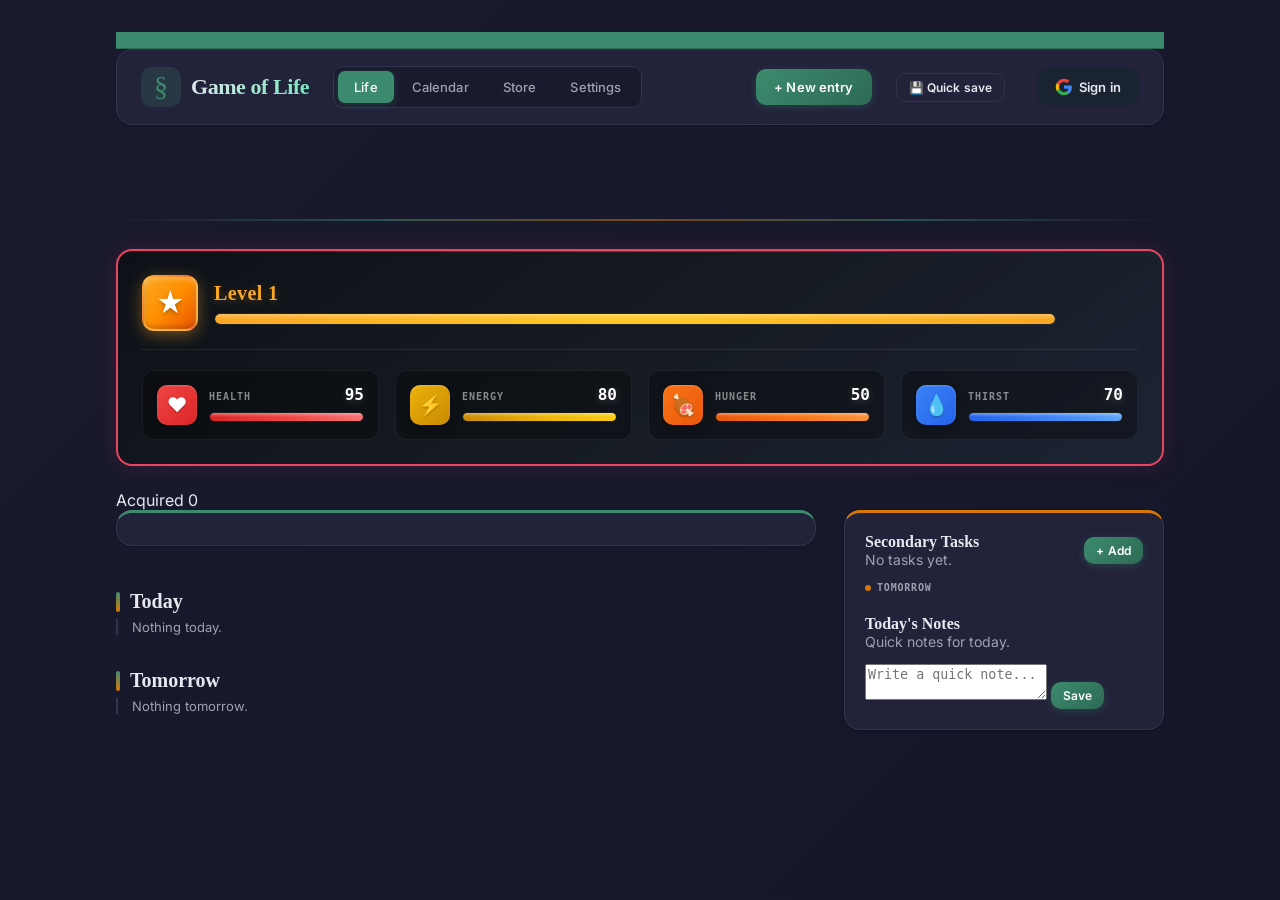
==== commit 4ca000c5: "Add files via upload" ====
--- a/index.html
+++ b/index.html
@@ -3,14 +3,14 @@
 <head>
 <meta charset="UTF-8">
 <meta name="viewport" content="width=device-width, initial-scale=1.0">
-<meta name="theme-color" content="#1a1a2e">
+<meta name="theme-color" content="#0d0f1a">
 <meta name="apple-mobile-web-app-capable" content="yes">
 <meta name="apple-mobile-web-app-status-bar-style" content="black-translucent">
 <link rel="apple-touch-icon" href="/icons/icon-192.png">
 <link rel="manifest" href="/manifest.json">
 <title>Game of Life — Daily Planner</title>
 <link rel="preconnect" href="https://fonts.googleapis.com">
-<link href="https://fonts.googleapis.com/css2?family=Fraunces:ital,opsz,wght@0,9..144,400;0,9..144,600;1,9..144,500&family=Inter:wght@400;500;600;700&family=IBM+Plex+Mono:wght@400;500&display=swap" rel="stylesheet">
+<link href="https://fonts.googleapis.com/css2?family=Press+Start+2P&family=VT323&family=Silkscreen:wght@400;700&family=Inter:wght@400;500;600;700&display=swap" rel="stylesheet">
 <link rel="stylesheet" href="css/base.css">
 <link rel="stylesheet" href="css/layout.css">
 <link rel="stylesheet" href="css/buttons.css">
@@ -331,12 +331,77 @@
 
   <!-- Life -->
   <main class="tab-panel active" id="panel-life">
-    <!-- Dashboard -->
-    <div class="dash-greeting">
-      <h2 id="dashGreeting"></h2>
-      <p class="subtle" id="dashTaskMsg"></p>
-      <p class="subtle" id="dashExpectedPts"></p>
-    </div>
+    <!-- Hero row: Greeting + RPG Stats + Acquired Items -->
+    <div class="life-hero-row">
+      <div class="dash-greeting">
+        <h2 id="dashGreeting"></h2>
+        <p class="subtle" id="dashTaskMsg"></p>
+        <p class="subtle" id="dashExpectedPts"></p>
+      </div>
+      <div class="rpg-stats-panel" id="lifeStatsSection">
+        <div class="rpg-level-badge">
+          <div class="rpg-level-icon">&#9733;</div>
+          <div class="rpg-level-info">
+            <span class="rpg-level-label" id="lifeLevelLabel">Level 1</span>
+            <div class="rpg-level-bar-wrap">
+              <div class="rpg-level-bar"><div class="rpg-level-fill" id="lifeLevelFill"></div></div>
+              <span class="rpg-level-pts" id="lifeLevelPts"></span>
+            </div>
+          </div>
+        </div>
+        <div class="rpg-stats-grid" id="lifeStatsGrid">
+          <div class="rpg-stat" data-stat="health">
+            <div class="rpg-stat-icon rpg-icon-health">&#10084;</div>
+            <div class="rpg-stat-info">
+              <div class="rpg-stat-row">
+                <span class="rpg-stat-label" id="lifeStatHealthLabel">Health</span>
+                <span class="rpg-stat-num" id="lifeStatHealthValue">95</span>
+              </div>
+              <div class="rpg-bar"><div class="rpg-bar-fill bar-health" id="lifeStatHealthFill"></div></div>
+            </div>
+          </div>
+          <div class="rpg-stat" data-stat="energy">
+            <div class="rpg-stat-icon rpg-icon-energy">&#9889;</div>
+            <div class="rpg-stat-info">
+              <div class="rpg-stat-row">
+                <span class="rpg-stat-label" id="lifeStatEnergyLabel">Energy</span>
+                <span class="rpg-stat-num" id="lifeStatEnergyValue">80</span>
+              </div>
+              <div class="rpg-bar"><div class="rpg-bar-fill bar-energy" id="lifeStatEnergyFill"></div></div>
+            </div>
+          </div>
+          <div class="rpg-stat" data-stat="hunger">
+            <div class="rpg-stat-icon rpg-icon-hunger">&#127830;</div>
+            <div class="rpg-stat-info">
+              <div class="rpg-stat-row">
+                <span class="rpg-stat-label" id="lifeStatHungerLabel">Hunger</span>
+                <span class="rpg-stat-num" id="lifeStatHungerValue">50</span>
+              </div>
+              <div class="rpg-bar"><div class="rpg-bar-fill bar-hunger" id="lifeStatHungerFill"></div></div>
+            </div>
+          </div>
+          <div class="rpg-stat" data-stat="thirst">
+            <div class="rpg-stat-icon rpg-icon-thirst">&#128167;</div>
+            <div class="rpg-stat-info">
+              <div class="rpg-stat-row">
+                <span class="rpg-stat-label" id="lifeStatThirstLabel">Thirst</span>
+                <span class="rpg-stat-num" id="lifeStatThirstValue">70</span>
+              </div>
+              <div class="rpg-bar"><div class="rpg-bar-fill bar-thirst" id="lifeStatThirstFill"></div></div>
+            </div>
+          </div>
+        </div>
+      </div>
+      <div class="life-items-panel">
+        <div class="life-items-head">
+          <span class="life-items-title">Acquired</span>
+          <span class="life-items-count" id="lifeTotalItems">0</span>
+        </div>
+        <div class="life-items-filters" id="lifeFilters"></div>
+        <div class="life-items-list" id="lifeGrid"></div>
+      </div>
+    </div>
+
     <div id="dashMoodCheckin"></div>
     <div class="dash-two-col">
       <div class="dash-main">
@@ -373,78 +438,25 @@
           <button class="btn btn-primary btn-small" id="secSaveBtn">Save</button>
           <button class="btn btn-ghost btn-small" id="secCancelBtn">Cancel</button>
         </div>
+
+        <!-- Today's Notes -->
+        <div class="dash-notes-panel">
+          <div class="panel-head dash-notes-head">
+            <div>
+              <h2>Today's Notes</h2>
+              <p class="subtle" id="notesSummary">Quick notes for today.</p>
+            </div>
+          </div>
+          <div id="notesList" class="notes-list"></div>
+          <div class="notes-input-area" id="notesInputArea">
+            <textarea id="notesInput" placeholder="Write a quick note..." maxlength="500" rows="2"></textarea>
+            <button class="btn btn-primary btn-small" id="notesSaveBtn">Save</button>
+          </div>
+        </div>
       </div>
     </div>
 
     <div id="dashMoodOverview"></div>
-
-    <!-- Life -->
-    <div class="panel-head" style="margin-top:24px">
-      <div>
-        <h2 id="lifeTitle">Life</h2>
-        <p class="subtle" id="lifeSummary">Your acquired items from the store.</p>
-      </div>
-      <div class="life-hero-pts">
-        <span class="life-hero-label" id="lifeTotalLabel">Total items redeemed</span>
-        <span class="life-hero-num" id="lifeTotalItems">0</span>
-      </div>
-    </div>
-    <div class="rpg-stats-panel" id="lifeStatsSection">
-      <div class="rpg-level-badge">
-        <div class="rpg-level-icon">&#9733;</div>
-        <div class="rpg-level-info">
-          <span class="rpg-level-label" id="lifeLevelLabel">Level 1</span>
-          <div class="rpg-level-bar-wrap">
-            <div class="rpg-level-bar"><div class="rpg-level-fill" id="lifeLevelFill"></div></div>
-            <span class="rpg-level-pts" id="lifeLevelPts"></span>
-          </div>
-        </div>
-      </div>
-      <div class="rpg-stats-grid" id="lifeStatsGrid">
-        <div class="rpg-stat" data-stat="health">
-          <div class="rpg-stat-icon rpg-icon-health">&#10084;</div>
-          <div class="rpg-stat-info">
-            <div class="rpg-stat-row">
-              <span class="rpg-stat-label" id="lifeStatHealthLabel">Health</span>
-              <span class="rpg-stat-num" id="lifeStatHealthValue">95</span>
-            </div>
-            <div class="rpg-bar"><div class="rpg-bar-fill bar-health" id="lifeStatHealthFill"></div></div>
-          </div>
-        </div>
-        <div class="rpg-stat" data-stat="energy">
-          <div class="rpg-stat-icon rpg-icon-energy">&#9889;</div>
-          <div class="rpg-stat-info">
-            <div class="rpg-stat-row">
-              <span class="rpg-stat-label" id="lifeStatEnergyLabel">Energy</span>
-              <span class="rpg-stat-num" id="lifeStatEnergyValue">80</span>
-            </div>
-            <div class="rpg-bar"><div class="rpg-bar-fill bar-energy" id="lifeStatEnergyFill"></div></div>
-          </div>
-        </div>
-        <div class="rpg-stat" data-stat="hunger">
-          <div class="rpg-stat-icon rpg-icon-hunger">&#127830;</div>
-          <div class="rpg-stat-info">
-            <div class="rpg-stat-row">
-              <span class="rpg-stat-label" id="lifeStatHungerLabel">Hunger</span>
-              <span class="rpg-stat-num" id="lifeStatHungerValue">50</span>
-            </div>
-            <div class="rpg-bar"><div class="rpg-bar-fill bar-hunger" id="lifeStatHungerFill"></div></div>
-          </div>
-        </div>
-        <div class="rpg-stat" data-stat="thirst">
-          <div class="rpg-stat-icon rpg-icon-thirst">&#128167;</div>
-          <div class="rpg-stat-info">
-            <div class="rpg-stat-row">
-              <span class="rpg-stat-label" id="lifeStatThirstLabel">Thirst</span>
-              <span class="rpg-stat-num" id="lifeStatThirstValue">70</span>
-            </div>
-            <div class="rpg-bar"><div class="rpg-bar-fill bar-thirst" id="lifeStatThirstFill"></div></div>
-          </div>
-        </div>
-      </div>
-    </div>
-    <div class="filter-group" id="lifeFilters"></div>
-    <div class="life-grid" id="lifeGrid"></div>
   </main>
 
 </div>
@@ -623,6 +635,21 @@
     <div class="modal-actions">
       <button type="button" class="btn btn-ghost" id="redeemCancelBtn">Cancel</button>
       <button type="button" class="btn btn-primary" id="redeemConfirmBtn">Confirm</button>
+    </div>
+  </div>
+</div>
+
+<!-- Notes View Modal -->
+<div class="modal-overlay" id="notesModalOverlay">
+  <div class="modal" id="notesModal">
+    <div class="modal-head">
+      <h3 id="notesModalTitle">Notes</h3>
+      <button class="icon-btn" id="notesModalClose">&times;</button>
+    </div>
+    <div class="notes-modal-date" id="notesModalDate"></div>
+    <div id="notesModalContent"></div>
+    <div class="modal-actions">
+      <button type="button" class="btn btn-ghost" id="notesModalCloseBtn">Close</button>
     </div>
   </div>
 </div>
--- a/css/dashboard.css
+++ b/css/dashboard.css
@@ -964,3 +964,81 @@
 .mood-stat-item.mood-stat-least .mood-stat-value {
   color: var(--danger);
 }
+
+/* ============ Mood Summary Section ============ */
+.mood-summary-section {
+  margin-bottom: 24px;
+}
+.mood-summary-separator {
+  height: 1px;
+  background: linear-gradient(90deg, transparent, var(--line) 20%, var(--line) 80%, transparent);
+  margin: 8px 0 20px;
+}
+.mood-summary-heading {
+  font-family: var(--font-display);
+  font-size: 18px;
+  font-weight: 700;
+  color: var(--ink);
+  margin-bottom: 14px;
+  display: flex;
+  align-items: center;
+  gap: 8px;
+}
+.mood-summary-icon {
+  font-size: 18px;
+}
+
+/* Mood filter bar */
+.mood-filter-bar {
+  display: flex;
+  align-items: center;
+  gap: 8px;
+  margin-bottom: 16px;
+  padding: 10px 14px;
+  background: var(--line-soft);
+  border: 1px solid var(--line);
+  border-radius: 10px;
+  flex-wrap: wrap;
+}
+.mood-filter-label {
+  font-family: var(--font-mono);
+  font-size: 10px;
+  text-transform: uppercase;
+  letter-spacing: 0.06em;
+  color: var(--ink-soft);
+  font-weight: 600;
+  flex-shrink: 0;
+}
+.mood-filter-input {
+  padding: 4px 8px;
+  border: 1px solid var(--line);
+  border-radius: 6px;
+  font-size: 12px;
+  font-family: var(--font-mono);
+  background: var(--paper-card);
+  color: var(--ink);
+  cursor: pointer;
+}
+.mood-filter-input:focus {
+  outline: none;
+  border-color: #8b5cf6;
+  box-shadow: 0 0 0 2px rgba(139, 92, 246, 0.15);
+}
+.mood-filter-dash {
+  color: var(--ink-soft);
+  font-size: 13px;
+}
+.mood-filter-clear {
+  margin-left: auto;
+  font-size: 11px;
+  color: #8b5cf6;
+}
+
+/* Range label */
+.mood-range-label {
+  font-family: var(--font-mono);
+  font-size: 11px;
+  color: var(--ink-soft);
+  margin-bottom: 12px;
+  letter-spacing: 0.02em;
+}
--- a/css/life.css
+++ b/css/life.css
@@ -167,6 +167,213 @@
 
 .life-card.completed {
   opacity: 0.7;
+}
+
+/* ============ Life Entry Cards (Dashboard on Life tab) ============ */
+.life-entry-card {
+  background: linear-gradient(145deg, rgba(30, 41, 59, 0.9) 0%, rgba(15, 23, 42, 0.97) 100%);
+  border-radius: 14px;
+  margin-bottom: 10px;
+  overflow: hidden;
+  transition: box-shadow 0.3s ease, transform 0.3s ease;
+  box-shadow: 0 2px 10px rgba(0, 0, 0, 0.35), inset 0 1px 0 rgba(255, 255, 255, 0.04);
+}
+.life-entry-card:hover {
+  transform: translateY(-1px);
+  box-shadow: 0 4px 18px rgba(0, 0, 0, 0.45), inset 0 1px 0 rgba(255, 255, 255, 0.06);
+}
+
+/* TODAY card */
+.life-entry-today {
+  border: 1px solid rgba(94, 234, 212, 0.3);
+  border-left: 4px solid #5eead4;
+}
+.life-entry-today::before {
+  content: "";
+  position: absolute;
+  inset: 0;
+  border-radius: 14px;
+  background: linear-gradient(135deg, rgba(94, 234, 212, 0.06) 0%, transparent 50%);
+  pointer-events: none;
+}
+.life-entry-today:hover {
+  box-shadow: 0 4px 20px rgba(94, 234, 212, 0.15), 0 2px 10px rgba(0, 0, 0, 0.4);
+  border-color: rgba(94, 234, 212, 0.45);
+}
+.life-entry-today.ready-to-claim {
+  border-color: rgba(94, 234, 212, 0.5);
+  box-shadow: 0 0 16px rgba(94, 234, 212, 0.2), 0 2px 10px rgba(0, 0, 0, 0.35);
+  animation: today-glow 2s ease-in-out infinite;
+}
+@keyframes today-glow {
+  0%, 100% { box-shadow: 0 0 12px rgba(94, 234, 212, 0.15), 0 2px 10px rgba(0, 0, 0, 0.35); }
+  50% { box-shadow: 0 0 22px rgba(94, 234, 212, 0.3), 0 2px 10px rgba(0, 0, 0, 0.35); }
+}
+
+/* TOMORROW card */
+.life-entry-tomorrow {
+  border: 1px solid rgba(148, 163, 184, 0.2);
+  border-left: 4px solid rgba(148, 163, 184, 0.5);
+}
+.life-entry-tomorrow::before {
+  content: "";
+  position: absolute;
+  inset: 0;
+  border-radius: 14px;
+  background: linear-gradient(135deg, rgba(148, 163, 184, 0.04) 0%, transparent 50%);
+  pointer-events: none;
+}
+.life-entry-tomorrow:hover {
+  box-shadow: 0 4px 16px rgba(148, 163, 184, 0.12), 0 2px 10px rgba(0, 0, 0, 0.4);
+  border-color: rgba(148, 163, 184, 0.35);
+}
+
+/* Top row: time + name + points */
+.life-entry-top {
+  display: flex;
+  align-items: center;
+  gap: 10px;
+  padding: 12px 14px;
+  position: relative;
+  z-index: 1;
+}
+.life-entry-time {
+  font-family: var(--font-mono);
+  font-size: 13px;
+  font-weight: 700;
+  color: #5eead4;
+  background: rgba(94, 234, 212, 0.12);
+  padding: 3px 10px;
+  border-radius: 6px;
+  border: 1px solid rgba(94, 234, 212, 0.2);
+  letter-spacing: 0.04em;
+  flex-shrink: 0;
+}
+.life-entry-tomorrow .life-entry-time {
+  color: #94a3b8;
+  background: rgba(148, 163, 184, 0.1);
+  border-color: rgba(148, 163, 184, 0.15);
+}
+.life-entry-name {
+  flex: 1;
+  font-weight: 700;
+  font-size: 15px;
+  color: #e2e8f0;
+  white-space: nowrap;
+  overflow: hidden;
+  text-overflow: ellipsis;
+  text-shadow: 0 1px 3px rgba(0, 0, 0, 0.4);
+  letter-spacing: 0.01em;
+}
+.life-entry-tomorrow .life-entry-name {
+  color: #cbd5e1;
+  font-size: 14px;
+}
+.life-entry-pts {
+  font-family: var(--font-mono);
+  font-size: 12px;
+  font-weight: 700;
+  color: #5eead4;
+  background: rgba(94, 234, 212, 0.12);
+  padding: 3px 10px;
+  border-radius: 8px;
+  border: 1px solid rgba(94, 234, 212, 0.2);
+  flex-shrink: 0;
+  letter-spacing: 0.02em;
+}
+.life-entry-pts.neg {
+  color: #fca5a5;
+  background: rgba(239, 68, 68, 0.12);
+  border-color: rgba(239, 68, 68, 0.2);
+}
+.life-entry-tomorrow .life-entry-pts {
+  color: #94a3b8;
+  background: rgba(148, 163, 184, 0.08);
+  border-color: rgba(148, 163, 184, 0.15);
+}
+
+/* Todos */
+.life-entry-todos {
+  border-top: 1px solid rgba(94, 234, 212, 0.1);
+  padding: 4px 10px 4px 14px;
+  background: rgba(0, 0, 0, 0.15);
+  max-height: 160px;
+  overflow-y: auto;
+  scrollbar-width: thin;
+  scrollbar-color: rgba(94, 234, 212, 0.25) transparent;
+}
+.life-entry-tomorrow .life-entry-todos {
+  border-top-color: rgba(148, 163, 184, 0.1);
+  scrollbar-color: rgba(148, 163, 184, 0.2) transparent;
+}
+.life-entry-todos::-webkit-scrollbar { width: 5px; }
+.life-entry-todos::-webkit-scrollbar-track { background: transparent; }
+.life-entry-todos::-webkit-scrollbar-thumb { background: rgba(94, 234, 212, 0.25); border-radius: 3px; }
+.life-entry-tomorrow .life-entry-todos::-webkit-scrollbar-thumb { background: rgba(148, 163, 184, 0.2); }
+
+.life-entry-todo {
+  display: flex;
+  align-items: center;
+  gap: 8px;
+  padding: 6px 8px;
+  font-size: 13px;
+  color: #cbd5e1;
+  border-radius: 6px;
+  cursor: pointer;
+  transition: background 0.2s ease;
+}
+.life-entry-todo:hover { background: rgba(255, 255, 255, 0.05); }
+.life-entry-todo.done span { text-decoration: line-through; color: #475569; opacity: 0.6; }
+.life-entry-check {
+  width: 15px;
+  height: 15px;
+  accent-color: #5eead4;
+  cursor: pointer;
+  transition: transform var(--transition-fast);
+}
+.life-entry-check:hover { transform: scale(1.15); }
+.life-entry-tomorrow .life-entry-check { accent-color: #94a3b8; }
+
+/* Progress */
+.life-entry-progress {
+  font-family: var(--font-mono);
+  font-size: 10px;
+  color: #64748b;
+  padding: 0 14px;
+  margin-top: 4px;
+  letter-spacing: 0.03em;
+}
+.life-entry-tomorrow .life-entry-progress { color: #475569; }
+
+/* Action: Get Points button */
+.life-entry-action {
+  padding: 8px 14px 12px;
+}
+.life-entry-claim-btn {
+  width: 100%;
+  font-size: 13px;
+  padding: 8px 16px;
+  letter-spacing: 0.02em;
+}
+
+/* Locked: after claiming */
+.life-entry-locked {
+  padding: 8px 14px 12px;
+  font-size: 12px;
+  color: #475569;
+  font-family: var(--font-mono);
+  letter-spacing: 0.03em;
+  display: flex;
+  align-items: center;
+  gap: 6px;
+}
+.life-entry-locked-icon {
+  color: #5eead4;
+  font-size: 14px;
+}
+.life-entry-card.claimed {
+  opacity: 0.55;
+  pointer-events: none;
 }
 
 /* ============ Life Card Todos ============ */
--- a/css/theme-dark.css
+++ b/css/theme-dark.css
@@ -49,7 +49,8 @@
 [data-theme="dark"] .settings-field input,
 [data-theme="dark"] .lang-select,
 [data-theme="dark"] .sec-input-area input,
-[data-theme="dark"] .mood-state-input {
+[data-theme="dark"] .mood-state-input,
+[data-theme="dark"] .mood-filter-input {
   background: var(--paper);
   color: var(--ink);
 }
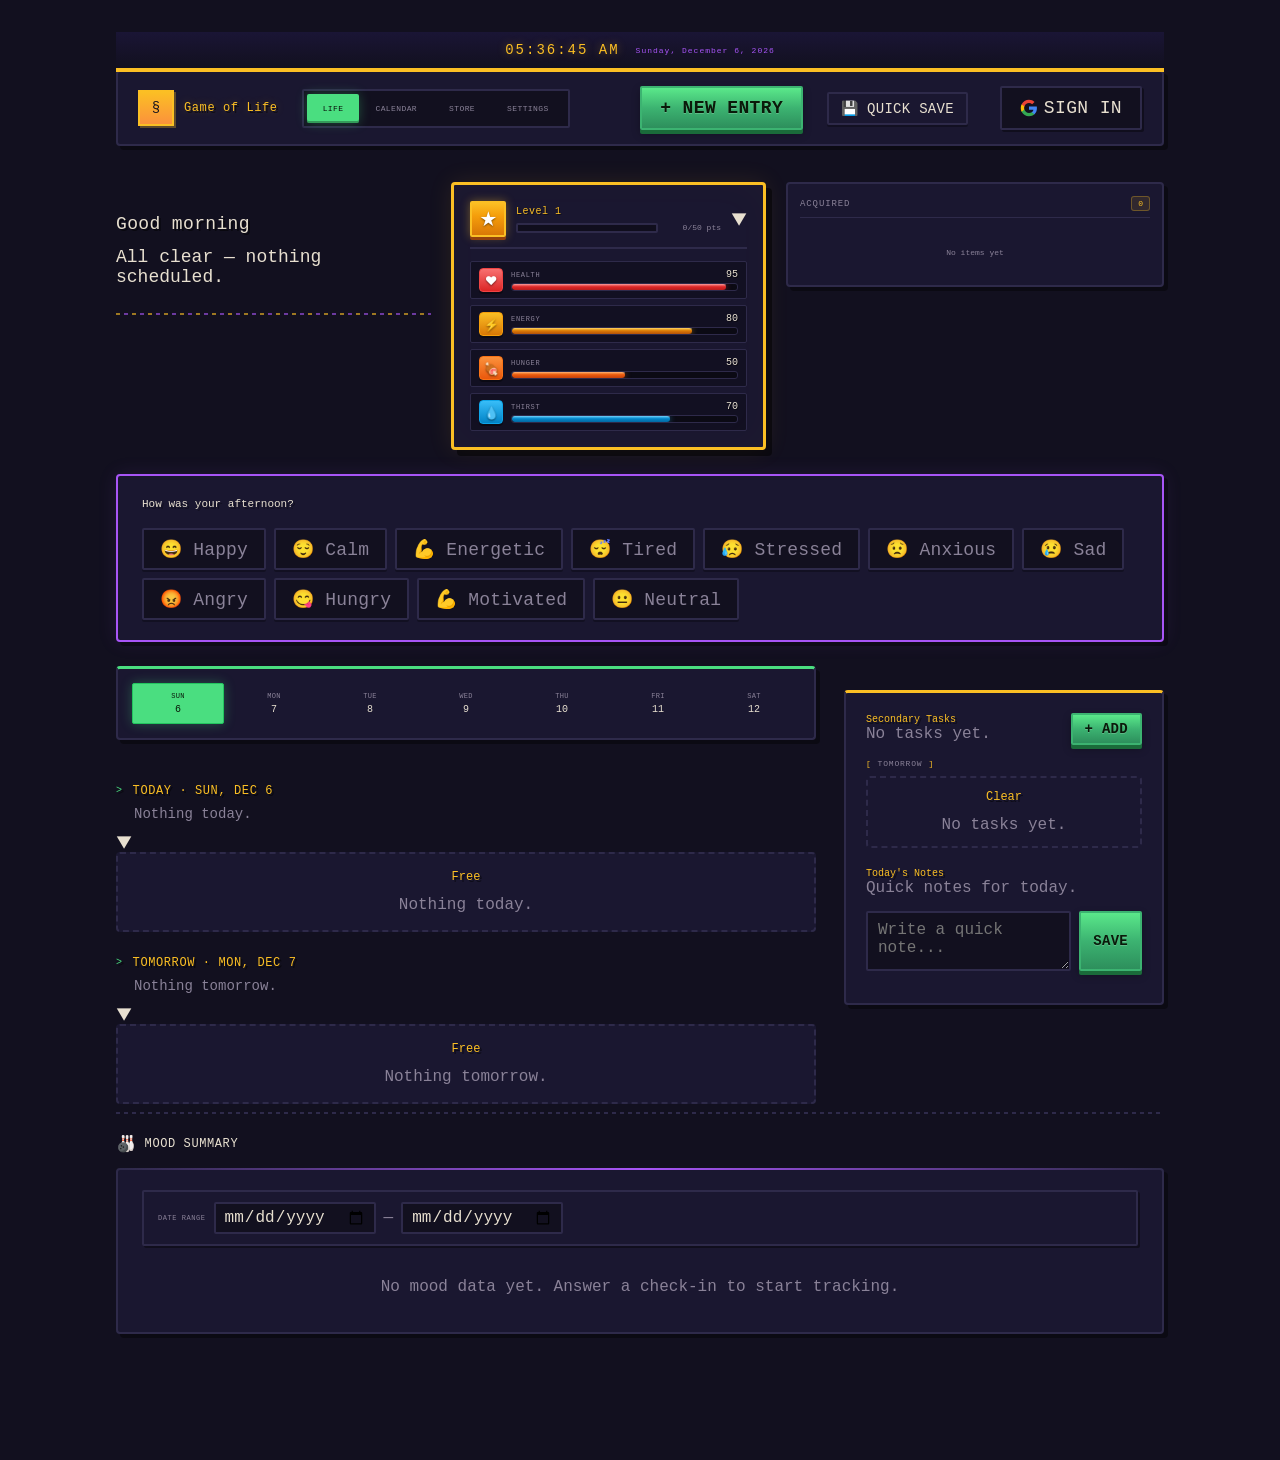
==== commit 3242a2c0: "Add files via upload" ====
--- a/index.html
+++ b/index.html
@@ -338,8 +338,8 @@
         <p class="subtle" id="dashTaskMsg"></p>
         <p class="subtle" id="dashExpectedPts"></p>
       </div>
-      <div class="rpg-stats-panel" id="lifeStatsSection">
-        <div class="rpg-level-badge">
+      <div class="rpg-stats-panel expandable" id="lifeStatsSection">
+        <div class="rpg-level-badge expandable-toggle">
           <div class="rpg-level-icon">&#9733;</div>
           <div class="rpg-level-info">
             <span class="rpg-level-label" id="lifeLevelLabel">Level 1</span>
@@ -348,8 +348,9 @@
               <span class="rpg-level-pts" id="lifeLevelPts"></span>
             </div>
           </div>
-        </div>
-        <div class="rpg-stats-grid" id="lifeStatsGrid">
+          <span class="expandable-chevron">&#9660;</span>
+        </div>
+        <div class="rpg-stats-grid expandable-body" id="lifeStatsGrid">
           <div class="rpg-stat" data-stat="health">
             <div class="rpg-stat-icon rpg-icon-health">&#10084;</div>
             <div class="rpg-stat-info">
@@ -406,15 +407,21 @@
     <div class="dash-two-col">
       <div class="dash-main">
         <div class="dash-week-cal" id="dashWeekCal"></div>
-        <div class="dash-day-section">
-          <h2 class="dash-day-title" id="dashTitleToday">Today</h2>
-          <p class="subtle" id="dashSummaryToday">Nothing today.</p>
-          <div id="dashTodayList" class="dashboard-list"></div>
-        </div>
-        <div class="dash-day-section">
-          <h2 class="dash-day-title" id="dashTitleTomorrow">Tomorrow</h2>
-          <p class="subtle" id="dashSummaryTomorrow">Nothing tomorrow.</p>
-          <div id="dashTomorrowList" class="dashboard-list"></div>
+        <div class="dash-day-section expandable expanded">
+          <div class="dash-day-header expandable-toggle">
+            <h2 class="dash-day-title" id="dashTitleToday">Today</h2>
+            <p class="subtle" id="dashSummaryToday">Nothing today.</p>
+            <span class="expandable-chevron">&#9660;</span>
+          </div>
+          <div id="dashTodayList" class="dashboard-list expandable-body"></div>
+        </div>
+        <div class="dash-day-section expandable expanded">
+          <div class="dash-day-header expandable-toggle">
+            <h2 class="dash-day-title" id="dashTitleTomorrow">Tomorrow</h2>
+            <p class="subtle" id="dashSummaryTomorrow">Nothing tomorrow.</p>
+            <span class="expandable-chevron">&#9660;</span>
+          </div>
+          <div id="dashTomorrowList" class="dashboard-list expandable-body"></div>
         </div>
       </div>
       <div class="dash-side">
--- a/css/base.css
+++ b/css/base.css
@@ -1,42 +1,62 @@
 :root {
-  --paper: #f0ede6;
-  --paper-card: #ffffff;
-  --ink: #1a1a2e;
-  --ink-soft: #6b7280;
-  --line: #e5e7eb;
-  --line-soft: #f3f4f6;
-
-  --sage: #3d8b6e;
-  --sage-light: #d1fae5;
-  --sage-dark: #2d6a54;
-  --amber: #d97706;
-  --amber-light: #fef3c7;
-  --slate: #6b7280;
-  --slate-light: #f3f4f6;
-  --danger: #dc2626;
-  --danger-light: #fee2e2;
-
-  --font-display: "Fraunces", serif;
+  --paper: #12101f;
+  --paper-card: #1a1730;
+  --paper-card-alt: #1e1b35;
+  --ink: #e8e0d0;
+  --ink-soft: #8a8298;
+  --ink-bright: #ffffff;
+  --line: #2e2a4a;
+  --line-soft: #221f3a;
+
+  --sage: #4ade80;
+  --sage-light: rgba(74, 222, 128, 0.15);
+  --sage-dark: #22c55e;
+  --amber: #fbbf24;
+  --amber-light: rgba(251, 191, 36, 0.15);
+  --slate: #64748b;
+  --slate-light: rgba(100, 116, 139, 0.15);
+  --danger: #ef4444;
+  --danger-light: rgba(239, 68, 68, 0.15);
+
+  --rpg-purple: #a855f7;
+  --rpg-purple-light: rgba(168, 85, 247, 0.15);
+  --rpg-blue: #38bdf8;
+  --rpg-blue-light: rgba(56, 189, 248, 0.15);
+  --rpg-red: #f87171;
+  --rpg-gold: #fbbf24;
+  --rpg-orange: #fb923c;
+  --rpg-teal: #2dd4bf;
+  --rpg-cyan: #22d3ee;
+
+  --font-pixel: "Press Start 2P", "Silkscreen", monospace;
+  --font-pixel-body: "VT323", "Silkscreen", monospace;
   --font-body: "Inter", sans-serif;
-  --font-mono: "IBM Plex Mono", monospace;
-
-  --radius: 12px;
-  --radius-lg: 16px;
-  --shadow-sm: 0 1px 2px rgba(0, 0, 0, 0.05);
-  --shadow: 0 4px 12px rgba(0, 0, 0, 0.08);
-  --shadow-lg: 0 12px 40px rgba(0, 0, 0, 0.12);
-  --shadow-glow: 0 0 0 3px rgba(61, 139, 110, 0.15);
-
-  --transition: 0.25s cubic-bezier(0.25, 0.1, 0.25, 1);
-  --transition-fast: 0.15s cubic-bezier(0.25, 0.1, 0.25, 1);
-  --transition-spring: 0.35s cubic-bezier(0.34, 1.56, 0.64, 1);
+  --font-mono: "VT323", monospace;
+
+  --radius: 2px;
+  --radius-lg: 4px;
+  --shadow-sm: 2px 2px 0 rgba(0, 0, 0, 0.4);
+  --shadow: 4px 4px 0 rgba(0, 0, 0, 0.4);
+  --shadow-lg: 6px 6px 0 rgba(0, 0, 0, 0.5);
+  --shadow-glow: 0 0 0 2px var(--sage), 0 0 12px rgba(74, 222, 128, 0.3);
+
+  --transition: 0.2s steps(4);
+  --transition-fast: 0.1s steps(3);
+  --transition-spring: 0.3s steps(5);
+
+  --pixel-border: 2px solid var(--line);
+  --pixel-border-gold: 2px solid var(--rpg-gold);
+  --pixel-border-sage: 2px solid var(--sage);
 }
 
 * { box-sizing: border-box; }
 
 body {
   margin: 0;
-  background: linear-gradient(135deg, #f0ede6 0%, #e8e4dc 100%);
+  background: var(--paper);
+  background-image:
+    radial-gradient(circle at 20% 50%, rgba(168, 85, 247, 0.03) 0%, transparent 50%),
+    radial-gradient(circle at 80% 20%, rgba(74, 222, 128, 0.03) 0%, transparent 50%);
   color: var(--ink);
   font-family: var(--font-body);
   -webkit-font-smoothing: antialiased;
@@ -56,11 +76,23 @@
   gap: 24px;
   margin-bottom: 36px;
   flex-wrap: wrap;
-  padding: 16px 24px;
+  padding: 14px 20px;
   background: var(--paper-card);
+  border: 2px solid var(--line);
   border-radius: var(--radius-lg);
-  border: 1px solid var(--line);
-  box-shadow: var(--shadow-sm);
+  box-shadow: var(--shadow);
+  image-rendering: pixelated;
+  position: relative;
+}
+
+.app-header::before {
+  content: "";
+  position: absolute;
+  top: -2px;
+  left: 8px;
+  right: 8px;
+  height: 2px;
+  background: linear-gradient(90deg, transparent, var(--rpg-gold), var(--rpg-purple), var(--rpg-gold), transparent);
 }
 
 .brand {
@@ -70,33 +102,33 @@
 }
 
 .brand-mark {
-  font-family: var(--font-display);
-  font-size: 28px;
-  color: var(--sage);
-  background: var(--sage-light);
-  width: 40px;
-  height: 40px;
-  border-radius: 10px;
+  font-family: var(--font-pixel);
+  font-size: 14px;
+  color: var(--paper);
+  background: linear-gradient(180deg, var(--rpg-gold) 0%, var(--rpg-orange) 100%);
+  width: 36px;
+  height: 36px;
+  border: 2px solid var(--rpg-gold);
   display: flex;
   align-items: center;
   justify-content: center;
   transition: transform var(--transition-spring), box-shadow var(--transition);
+  box-shadow: 2px 2px 0 rgba(251, 191, 36, 0.3);
 }
 .brand-mark:hover {
-  transform: rotate(-5deg) scale(1.05);
-  box-shadow: 0 4px 12px rgba(61, 139, 110, 0.25);
+  transform: translateY(-2px);
+  box-shadow: 2px 4px 0 rgba(251, 191, 36, 0.5);
 }
 
 .brand h1 {
-  font-family: var(--font-display);
-  font-weight: 700;
-  font-size: 22px;
+  font-family: var(--font-pixel);
+  font-weight: 400;
+  font-size: 12px;
   margin: 0;
-  letter-spacing: -0.02em;
-  background: linear-gradient(135deg, var(--ink) 0%, var(--sage-dark) 100%);
-  -webkit-background-clip: text;
-  -webkit-text-fill-color: transparent;
-  background-clip: text;
+  letter-spacing: 0.05em;
+  color: var(--rpg-gold);
+  text-shadow: 2px 2px 0 rgba(0, 0, 0, 0.5), 0 0 10px rgba(251, 191, 36, 0.3);
+  line-height: 1.4;
 }
 
 /* Auth bar */
@@ -114,13 +146,15 @@
 .auth-avatar {
   width: 28px;
   height: 28px;
-  border-radius: 50%;
+  border-radius: 2px;
   object-fit: cover;
   border: 2px solid var(--sage);
+  image-rendering: pixelated;
 }
 .auth-name {
-  font-size: 13px;
-  font-weight: 600;
+  font-family: var(--font-pixel-body);
+  font-size: 16px;
+  font-weight: 400;
   color: var(--ink);
   max-width: 120px;
   overflow: hidden;
@@ -131,19 +165,21 @@
   display: inline-flex;
   align-items: center;
   gap: 6px;
-  background: var(--card);
-  border: 1px solid var(--line);
-  border-radius: 8px;
+  background: var(--paper);
+  border: 2px solid var(--line);
+  border-radius: var(--radius);
   padding: 6px 14px;
-  font-size: 13px;
-  font-weight: 600;
+  font-family: var(--font-pixel-body);
+  font-size: 16px;
   color: var(--ink);
   cursor: pointer;
   transition: all var(--transition);
+  box-shadow: var(--shadow-sm);
 }
 .btn-google:hover {
   box-shadow: var(--shadow);
   border-color: var(--sage);
+  transform: translateY(-1px);
 }
 .btn-google svg {
   flex-shrink: 0;
@@ -154,23 +190,24 @@
   display: flex;
   align-items: center;
   gap: 5px;
-  font-size: 11px;
-  color: var(--muted);
+  font-family: var(--font-pixel-body);
+  font-size: 14px;
+  color: var(--ink-soft);
   padding: 4px 10px;
-  border-radius: 20px;
-  background: var(--paper);
-  border: 1px solid var(--line);
+  border-radius: var(--radius);
+  background: var(--paper);
+  border: 2px solid var(--line);
 }
 .sync-dot {
-  width: 7px;
-  height: 7px;
-  border-radius: 50%;
-  background: var(--muted);
+  width: 8px;
+  height: 8px;
+  border-radius: 2px;
+  background: var(--ink-soft);
   transition: background var(--transition);
 }
-.sync-status.synced .sync-dot { background: var(--sage); }
-.sync-status.saving .sync-dot { background: var(--amber); animation: pulse 1s infinite; }
-.sync-status.loading .sync-dot { background: var(--accent); animation: pulse 1s infinite; }
+.sync-status.synced .sync-dot { background: var(--sage); box-shadow: 0 0 6px var(--sage); }
+.sync-status.saving .sync-dot { background: var(--amber); animation: pixelPulse 0.6s steps(2) infinite; }
+.sync-status.loading .sync-dot { background: var(--rpg-cyan); animation: pixelPulse 0.6s steps(2) infinite; }
 .sync-status.error .sync-dot { background: var(--danger); }
 
 /* Clock bar */
@@ -179,67 +216,69 @@
   align-items: center;
   justify-content: center;
   gap: 16px;
-  padding: 8px 16px;
-  background: var(--sage);
-  border-bottom: 1px solid var(--sage-dark);
-  font-family: var(--font-mono);
+  padding: 10px 16px;
+  background: linear-gradient(180deg, #1a1535 0%, #12101f 100%);
+  border-bottom: 2px solid var(--rpg-gold);
+  font-family: var(--font-pixel);
   position: sticky;
   top: 0;
   z-index: 100;
+  box-shadow: 0 2px 0 var(--rpg-gold);
 }
 .clock-time {
-  font-size: 20px;
-  font-weight: 700;
-  color: #fff;
-  letter-spacing: 0.5px;
+  font-size: 14px;
+  font-weight: 400;
+  color: var(--rpg-gold);
+  letter-spacing: 2px;
+  text-shadow: 0 0 10px rgba(251, 191, 36, 0.4);
 }
 .clock-date {
-  font-size: 12px;
-  color: rgba(255,255,255,0.8);
-}
-
-@keyframes pulse {
+  font-size: 8px;
+  color: var(--rpg-purple);
+  letter-spacing: 1px;
+}
+
+@keyframes pixelPulse {
   0%, 100% { opacity: 1; }
-  50% { opacity: 0.4; }
+  50% { opacity: 0.3; }
 }
 
 .tabs {
   display: flex;
-  gap: 2px;
-  background: var(--paper);
-  border: 1px solid var(--line);
-  border-radius: 10px;
-  padding: 4px;
+  gap: 0;
+  background: var(--paper);
+  border: 2px solid var(--line);
+  border-radius: var(--radius);
+  padding: 3px;
   margin-right: auto;
 }
 
 .tab-btn {
   border: none;
   background: transparent;
-  font-family: var(--font-body);
-  font-weight: 500;
-  font-size: 13px;
+  font-family: var(--font-pixel);
+  font-weight: 400;
+  font-size: 8px;
   color: var(--ink-soft);
-  padding: 8px 16px;
-  border-radius: 7px;
+  padding: 10px 16px;
+  border-radius: var(--radius);
   cursor: pointer;
-  transition: background var(--transition), color var(--transition-fast), box-shadow var(--transition), transform var(--transition-fast);
-  letter-spacing: 0.01em;
+  transition: background var(--transition), color var(--transition-fast), box-shadow var(--transition);
+  letter-spacing: 0.05em;
   position: relative;
+  text-transform: uppercase;
 }
 
 .tab-btn.active {
   background: var(--sage);
-  color: #fff;
-  box-shadow: 0 2px 8px rgba(61, 139, 110, 0.3);
+  color: #0a0f0a;
+  box-shadow: inset 0 -2px 0 rgba(0, 0, 0, 0.3), 0 0 12px rgba(74, 222, 128, 0.3);
 }
 
 .tab-btn:not(.active):hover {
   color: var(--ink);
   background: var(--paper-card);
-}
-.tab-btn:not(.active):active {
-  transform: scale(0.97);
+  box-shadow: inset 0 -2px 0 var(--line);
 }
 
 /* Mood states settings */
@@ -255,9 +294,10 @@
   gap: 8px;
   padding: 6px 10px;
   background: var(--paper);
-  border: 1px solid var(--line);
-  border-radius: var(--radius);
-  font-size: 13px;
+  border: 2px solid var(--line);
+  border-radius: var(--radius);
+  font-family: var(--font-pixel-body);
+  font-size: 16px;
 }
 .mood-state-row-emoji {
   font-size: 18px;
@@ -272,6 +312,8 @@
   padding: 0 6px;
   color: var(--danger);
   border: none;
+  background: transparent;
+  cursor: pointer;
 }
 .mood-states-add-row {
   display: flex;
@@ -280,9 +322,10 @@
 }
 .mood-state-input {
   padding: 6px 10px;
-  border: 1px solid var(--line);
-  border-radius: var(--radius);
-  font-size: 13px;
+  border: 2px solid var(--line);
+  border-radius: var(--radius);
+  font-family: var(--font-pixel-body);
+  font-size: 16px;
   background: var(--paper-card);
   color: var(--ink);
   flex: 1;
--- a/css/layout.css
+++ b/css/layout.css
@@ -1,10 +1,10 @@
 /* Panels */
 .tab-panel { display: none; }
-.tab-panel.active { display: block; animation: panelFadeIn 0.35s cubic-bezier(0.25, 0.1, 0.25, 1); }
+.tab-panel.active { display: block; animation: panelFadeIn 0.3s steps(5); }
 
 @keyframes panelFadeIn {
-  from { opacity: 0; transform: translateY(10px); }
-  to { opacity: 1; transform: translateY(0); }
+  0% { opacity: 0; transform: translateY(8px); }
+  100% { opacity: 1; transform: translateY(0); }
 }
 
 .panel-head {
@@ -17,12 +17,14 @@
 }
 
 .panel-head h2 {
-  font-family: var(--font-display);
-  font-size: 24px;
+  font-family: var(--font-pixel);
+  font-size: 14px;
   margin: 0 0 4px;
+  color: var(--rpg-gold);
+  text-shadow: 2px 2px 0 rgba(0, 0, 0, 0.5);
 }
 
-.subtle { color: var(--ink-soft); font-size: 14px; margin: 0; }
+.subtle { color: var(--ink-soft); font-size: 16px; font-family: var(--font-pixel-body); margin: 0; }
 
 .filter-group {
   display: flex;
@@ -31,31 +33,34 @@
 }
 
 .chip-filter {
-  border: 1px solid var(--line);
+  border: 2px solid var(--line);
   background: var(--paper-card);
   color: var(--ink-soft);
-  font-family: var(--font-body);
-  font-size: 12px;
-  font-weight: 600;
+  font-family: var(--font-pixel-body);
+  font-size: 16px;
+  font-weight: 400;
   padding: 6px 14px;
-  border-radius: 8px;
+  border-radius: var(--radius);
   cursor: pointer;
   transition: background var(--transition-fast), color var(--transition-fast), border-color var(--transition), box-shadow var(--transition), transform var(--transition-fast);
+  box-shadow: 0 2px 0 rgba(0, 0, 0, 0.3);
 }
 .chip-filter:hover {
   border-color: var(--sage);
   color: var(--sage);
-  box-shadow: 0 2px 8px rgba(61, 139, 110, 0.15);
+  box-shadow: 0 2px 0 rgba(0, 0, 0, 0.3);
   transform: translateY(-1px);
 }
 .chip-filter:active {
-  transform: translateY(0) scale(0.96);
+  transform: translate(2px, 2px);
+  box-shadow: none;
 }
 .chip-filter.active {
   background: var(--sage);
-  border-color: var(--sage);
-  color: #fff;
-  box-shadow: 0 2px 8px rgba(61, 139, 110, 0.25);
+  border-color: var(--sage-dark);
+  color: #0a1a0a;
+  box-shadow: 0 2px 0 #1a6b3a, 0 0 12px rgba(74, 222, 128, 0.3);
+  font-weight: 700;
 }
 
 /* Cloud sync info in settings */
@@ -63,15 +68,16 @@
   display: flex;
   align-items: center;
   gap: 8px;
-  font-size: 13px;
-  color: var(--muted);
+  font-family: var(--font-pixel-body);
+  font-size: 16px;
+  color: var(--ink-soft);
 }
 .cloud-status-dot {
   width: 10px;
   height: 10px;
-  border-radius: 50%;
-  background: var(--muted);
+  border-radius: 2px;
+  background: var(--ink-soft);
   transition: background var(--transition);
 }
-.cloud-status-dot.online { background: var(--sage); }
-.cloud-status-dot.offline { background: var(--muted); }
+.cloud-status-dot.online { background: var(--sage); box-shadow: 0 0 6px var(--sage); }
+.cloud-status-dot.offline { background: var(--ink-soft); }
--- a/css/buttons.css
+++ b/css/buttons.css
@@ -1,83 +1,96 @@
 /* Buttons */
 .btn {
-  font-family: var(--font-body);
-  font-weight: 600;
-  font-size: 13px;
-  border-radius: 10px;
+  font-family: var(--font-pixel-body);
+  font-weight: 400;
+  font-size: 18px;
+  border-radius: var(--radius);
   padding: 10px 18px;
-  border: none;
+  border: 2px solid var(--line);
   cursor: pointer;
   transition: background var(--transition), color var(--transition-fast), box-shadow var(--transition), transform var(--transition-fast), border-color var(--transition);
-  letter-spacing: 0.01em;
+  letter-spacing: 0.02em;
   position: relative;
+  text-transform: uppercase;
+  image-rendering: pixelated;
 }
-.btn:active { transform: scale(0.97); }
+.btn:active { transform: translate(2px, 2px); box-shadow: none !important; }
 
 .btn-primary {
-  background: linear-gradient(135deg, var(--sage) 0%, var(--sage-dark) 100%);
-  color: #fff;
-  box-shadow: 0 2px 8px rgba(61, 139, 110, 0.3);
+  background: linear-gradient(180deg, #5ae88a 0%, #3cb371 50%, #2d8f5c 100%);
+  color: #0a1a0a;
+  border-color: #3cb371;
+  box-shadow: 0 4px 0 #1a6b3a, 0 4px 8px rgba(0, 0, 0, 0.3);
+  font-weight: 700;
+  text-shadow: 0 1px 0 rgba(255, 255, 255, 0.2);
 }
 .btn-primary:hover {
-  box-shadow: 0 6px 20px rgba(61, 139, 110, 0.45);
-  transform: translateY(-2px);
+  background: linear-gradient(180deg, #6ef89a 0%, #4cc381 50%, #3d9f6c 100%);
+  box-shadow: 0 4px 0 #1a6b3a, 0 4px 12px rgba(74, 222, 128, 0.4);
+  transform: translateY(-1px);
 }
 .btn-primary:active {
-  transform: translateY(0) scale(0.97);
-  box-shadow: 0 2px 6px rgba(61, 139, 110, 0.3);
+  transform: translate(2px, 2px);
+  box-shadow: none;
 }
 
 .btn-ghost {
   background: var(--paper-card);
-  border: 1px solid var(--line);
+  border: 2px solid var(--line);
   color: var(--ink);
+  box-shadow: 0 2px 0 rgba(0, 0, 0, 0.3);
 }
 .btn-ghost:hover {
   background: var(--line-soft);
-  border-color: var(--slate);
-  box-shadow: var(--shadow-sm);
+  border-color: var(--sage);
+  color: var(--sage);
+  box-shadow: 0 2px 0 rgba(0, 0, 0, 0.3);
 }
 .btn-ghost:active {
-  transform: scale(0.97);
+  transform: translate(2px, 2px);
+  box-shadow: none;
 }
 
 .btn-danger {
-  background: var(--danger-light);
-  border: 1px solid var(--danger);
-  color: var(--danger);
+  background: linear-gradient(180deg, #ff6b6b 0%, #dc2626 50%, #b91c1c 100%);
+  border: 2px solid #dc2626;
+  color: #fff;
+  box-shadow: 0 4px 0 #7f1d1d, 0 4px 8px rgba(0, 0, 0, 0.3);
+  font-weight: 700;
 }
 .btn-danger:hover {
-  background: var(--danger);
-  color: #fff;
-  box-shadow: 0 4px 14px rgba(220, 38, 38, 0.35);
+  background: linear-gradient(180deg, #ff7b7b 0%, #ec3636 50%, #c92c2c 100%);
+  box-shadow: 0 4px 0 #7f1d1d, 0 4px 12px rgba(239, 68, 68, 0.4);
   transform: translateY(-1px);
 }
 .btn-danger:active {
-  transform: translateY(0) scale(0.97);
-  box-shadow: 0 2px 6px rgba(220, 38, 38, 0.3);
+  transform: translate(2px, 2px);
+  box-shadow: none;
 }
 
-.btn-small { padding: 6px 12px; font-size: 12px; }
+.btn-small { padding: 6px 12px; font-size: 14px; }
 
 .icon-btn {
   background: var(--paper-card);
-  border: 1px solid var(--line);
+  border: 2px solid var(--line);
   color: var(--ink);
   width: 34px;
   height: 34px;
-  border-radius: 9px;
+  border-radius: var(--radius);
   cursor: pointer;
   font-size: 16px;
   display: inline-flex;
   align-items: center;
   justify-content: center;
   transition: background var(--transition-fast), color var(--transition-fast), border-color var(--transition), box-shadow var(--transition-fast), transform var(--transition-fast);
+  box-shadow: 0 2px 0 rgba(0, 0, 0, 0.3);
 }
 .icon-btn:hover {
   background: var(--line-soft);
-  border-color: var(--slate);
-  box-shadow: var(--shadow-sm);
+  border-color: var(--sage);
+  color: var(--sage);
+  box-shadow: 0 2px 0 rgba(0, 0, 0, 0.3);
 }
 .icon-btn:active {
-  transform: scale(0.92);
+  transform: translate(2px, 2px);
+  box-shadow: none;
 }
--- a/css/dashboard.css
+++ b/css/dashboard.css
@@ -13,49 +13,60 @@
 }
 .dash-side {
   background: var(--paper-card);
-  border: 1px solid var(--line);
+  border: 2px solid var(--line);
   border-radius: var(--radius-lg);
   padding: 20px;
   position: sticky;
   top: 24px;
-  box-shadow: var(--shadow-sm);
+  box-shadow: var(--shadow);
   border-top: 3px solid var(--amber);
+  position: relative;
+}
+.dash-side::before {
+  content: "";
+  position: absolute;
+  top: -2px;
+  left: 4px;
+  right: 4px;
+  height: 2px;
+  background: linear-gradient(90deg, transparent, var(--rpg-gold), transparent);
 }
 .dash-side .panel-head {
   padding: 0;
   margin-bottom: 14px;
 }
 .dash-side .panel-head h2 {
-  font-family: var(--font-display);
-  font-size: 16px;
-  font-weight: 700;
+  font-family: var(--font-pixel);
+  font-size: 10px;
+  font-weight: 400;
   margin: 0;
 }
 
 .dash-day-title {
-  font-family: var(--font-display);
-  font-size: 20px;
-  font-weight: 700;
-  margin: 0 0 6px;
-  color: var(--ink);
+  font-family: var(--font-pixel);
+  font-size: 12px;
+  font-weight: 400;
+  margin: 0 0 8px;
+  color: var(--rpg-gold);
+  text-shadow: 2px 2px 0 rgba(0, 0, 0, 0.5);
   display: flex;
   align-items: center;
   gap: 10px;
+  text-transform: uppercase;
+  letter-spacing: 0.05em;
 }
 .dash-day-title::before {
-  content: "";
-  width: 4px;
-  height: 20px;
-  border-radius: 2px;
-  background: linear-gradient(180deg, var(--sage), var(--amber));
+  content: ">";
+  color: var(--sage);
+  font-size: 10px;
   flex-shrink: 0;
 }
 .dash-day-section .subtle {
-  font-size: 13px;
+  font-size: 14px;
+  font-family: var(--font-pixel-body);
   color: var(--ink-soft);
   margin-bottom: 10px;
-  padding-left: 14px;
-  border-left: 2px solid var(--line);
+  padding-left: 18px;
 }
 
 .dashboard-list {
@@ -68,14 +79,24 @@
 .dash-week-cal {
   display: grid;
   grid-template-columns: repeat(7, 1fr);
-  gap: 6px;
-  padding: 16px;
+  gap: 4px;
+  padding: 14px;
   background: var(--paper-card);
-  border: 1px solid var(--line);
+  border: 2px solid var(--line);
   border-radius: var(--radius-lg);
   margin-bottom: 20px;
-  box-shadow: var(--shadow-sm);
+  box-shadow: var(--shadow);
   border-top: 3px solid var(--sage);
+  position: relative;
+}
+.dash-week-cal::before {
+  content: "";
+  position: absolute;
+  top: -2px;
+  left: 4px;
+  right: 4px;
+  height: 2px;
+  background: linear-gradient(90deg, transparent, var(--sage), transparent);
 }
 .dash-week-cal .wc-day {
   display: flex;
@@ -83,88 +104,94 @@
   align-items: center;
   gap: 4px;
   padding: 8px 4px;
-  border-radius: 10px;
+  border-radius: var(--radius);
   cursor: default;
   font-size: 12px;
   transition: all var(--transition);
+  border: 1px solid transparent;
 }
 .dash-week-cal .wc-day .wc-weekday {
-  font-size: 10px;
-  font-weight: 600;
+  font-family: var(--font-pixel);
+  font-size: 7px;
+  font-weight: 400;
   color: var(--ink-soft);
   text-transform: uppercase;
   letter-spacing: 0.05em;
 }
 .dash-week-cal .wc-day .wc-num {
-  font-weight: 700;
-  color: var(--ink);
-  font-size: 15px;
+  font-family: var(--font-pixel);
+  font-size: 10px;
+  font-weight: 400;
+  color: var(--ink);
 }
 .dash-week-cal .wc-day.today {
-  background: linear-gradient(135deg, var(--sage) 0%, var(--sage-dark) 100%);
-  box-shadow: 0 2px 8px rgba(61, 139, 110, 0.3);
+  background: var(--sage);
+  border-color: var(--sage-dark);
+  box-shadow: 0 0 12px rgba(74, 222, 128, 0.3);
 }
 .dash-week-cal .wc-day.today .wc-weekday,
 .dash-week-cal .wc-day.today .wc-num {
-  color: #fff;
+  color: #0a1a0a;
 }
 .dash-week-cal .wc-day.has-entry { position: relative; }
 .dash-week-cal .wc-day.has-entry::after {
   content: "";
-  width: 5px;
-  height: 5px;
-  border-radius: 50%;
+  width: 4px;
+  height: 4px;
+  border-radius: 1px;
   background: var(--amber);
   position: absolute;
-  bottom: 4px;
-}
-.dash-week-cal .wc-day.today.has-entry::after { background: #fff; }
-
-/* Entry row expandable — gamey card */
+  bottom: 3px;
+}
+.dash-week-cal .wc-day.today.has-entry::after { background: #0a1a0a; }
+
+/* Entry row expandable — RPG card */
 .dash-entry-wrap {
-  background: linear-gradient(145deg, rgba(30, 41, 59, 0.8) 0%, rgba(15, 23, 42, 0.95) 100%);
-  border: 1px solid rgba(100, 200, 180, 0.2);
+  background: var(--paper-card);
+  border: 2px solid var(--line);
   border-left: 4px solid var(--sage);
-  border-radius: 12px;
+  border-radius: var(--radius);
   overflow: hidden;
-  transition: box-shadow 0.3s ease, transform 0.3s ease, border-color 0.3s ease;
-  box-shadow: 0 2px 8px rgba(0, 0, 0, 0.3), inset 0 1px 0 rgba(255, 255, 255, 0.05);
+  transition: box-shadow var(--transition), transform var(--transition), border-color var(--transition);
+  box-shadow: var(--shadow);
   margin-bottom: 10px;
   position: relative;
 }
 .dash-entry-wrap::before {
   content: "";
   position: absolute;
-  inset: 0;
-  border-radius: 12px;
-  background: linear-gradient(135deg, rgba(100, 200, 180, 0.08) 0%, transparent 50%);
+  top: 0;
+  left: 0;
+  right: 0;
+  height: 1px;
+  background: linear-gradient(90deg, transparent, rgba(74, 222, 128, 0.3), transparent);
   pointer-events: none;
 }
 .dash-entry-wrap:hover {
-  box-shadow: 0 4px 20px rgba(100, 200, 180, 0.25), 0 2px 8px rgba(0, 0, 0, 0.4);
+  box-shadow: 0 0 16px rgba(74, 222, 128, 0.15), var(--shadow);
   transform: translateY(-2px);
-  border-color: rgba(100, 200, 180, 0.4);
+  border-color: var(--sage);
 }
 .dash-entry-wrap.status-pending {
   border-left-color: var(--amber);
-  border-color: rgba(251, 191, 36, 0.2);
+  border-color: rgba(251, 191, 36, 0.3);
 }
 .dash-entry-wrap.status-pending::before {
-  background: linear-gradient(135deg, rgba(251, 191, 36, 0.08) 0%, transparent 50%);
+  background: linear-gradient(90deg, transparent, rgba(251, 191, 36, 0.3), transparent);
 }
 .dash-entry-wrap.status-pending:hover {
-  box-shadow: 0 4px 20px rgba(251, 191, 36, 0.2), 0 2px 8px rgba(0, 0, 0, 0.4);
-  border-color: rgba(251, 191, 36, 0.4);
+  box-shadow: 0 0 16px rgba(251, 191, 36, 0.15), var(--shadow);
+  border-color: var(--amber);
 }
 .dash-entry-wrap.status-completed {
   border-left-color: var(--slate);
   opacity: 0.6;
 }
 .dash-entry-wrap.status-completed::before {
-  background: linear-gradient(135deg, rgba(100, 116, 139, 0.08) 0%, transparent 50%);
+  background: linear-gradient(90deg, transparent, rgba(100, 116, 139, 0.2), transparent);
 }
 .dash-entry-wrap.expanded {
-  box-shadow: 0 6px 24px rgba(100, 200, 180, 0.3), 0 2px 8px rgba(0, 0, 0, 0.4);
+  box-shadow: 0 0 20px rgba(74, 222, 128, 0.2), var(--shadow-lg);
 }
 
 .dash-entry-header {
@@ -172,25 +199,26 @@
   align-items: center;
   gap: 10px;
   padding: 12px 14px;
-  transition: background 0.2s ease;
+  transition: background var(--transition);
   position: relative;
   z-index: 1;
 }
 
 .dash-entry-time {
-  font-family: var(--font-mono);
-  font-size: 10px;
-  font-weight: 600;
-  color: #94a3b8;
-  background: rgba(100, 200, 180, 0.1);
-  padding: 3px 8px;
-  border-radius: 6px;
-  border: 1px solid rgba(100, 200, 180, 0.15);
+  font-family: var(--font-pixel);
+  font-size: 8px;
+  font-weight: 400;
+  color: var(--sage);
+  background: var(--sage-light);
+  padding: 4px 8px;
+  border: 1px solid rgba(74, 222, 128, 0.2);
   letter-spacing: 0.04em;
+  flex-shrink: 0;
 }
 .status-pending .dash-entry-time {
-  background: rgba(251, 191, 36, 0.1);
-  border-color: rgba(251, 191, 36, 0.15);
+  color: var(--amber);
+  background: var(--amber-light);
+  border-color: rgba(251, 191, 36, 0.2);
 }
 .dash-entry-info { flex: 1; min-width: 0; }
 .dash-entry-meta {
@@ -199,82 +227,128 @@
   gap: 8px;
 }
 .dash-entry-name {
+  font-family: var(--font-pixel-body);
   font-weight: 700;
-  font-size: 14px;
-  color: #e2e8f0;
+  font-size: 20px;
+  color: var(--ink);
   white-space: nowrap;
   overflow: hidden;
   text-overflow: ellipsis;
-  text-shadow: 0 1px 3px rgba(0, 0, 0, 0.4);
   letter-spacing: 0.01em;
 }
 .dash-entry-desc {
-  font-size: 11px;
-  color: #94a3b8;
+  font-family: var(--font-pixel-body);
+  font-size: 14px;
+  color: var(--ink-soft);
   white-space: nowrap;
   overflow: hidden;
   text-overflow: ellipsis;
   margin-top: 3px;
-  opacity: 0.8;
 }
 .dash-entry-progress {
-  font-size: 11px;
-  color: #64748b;
   font-family: var(--font-mono);
+  font-size: 14px;
+  color: var(--ink-soft);
   margin-top: 4px;
   letter-spacing: 0.03em;
 }
 .dash-entry-pts {
-  font-family: var(--font-mono);
-  font-size: 12px;
-  font-weight: 700;
+  font-family: var(--font-pixel);
+  font-size: 10px;
+  font-weight: 400;
   min-width: 32px;
   text-align: right;
   padding: 4px 10px;
-  border-radius: 8px;
+  border: 1px solid;
   letter-spacing: 0.02em;
+  flex-shrink: 0;
 }
 .dash-entry-pts.pos {
-  color: #5eead4;
-  background: rgba(100, 200, 180, 0.15);
-  border: 1px solid rgba(100, 200, 180, 0.25);
-  text-shadow: 0 1px 4px rgba(100, 200, 180, 0.3);
+  color: var(--sage);
+  background: var(--sage-light);
+  border-color: rgba(74, 222, 128, 0.3);
+  text-shadow: 0 0 8px rgba(74, 222, 128, 0.3);
 }
 .dash-entry-pts.neg {
-  color: #fca5a5;
-  background: rgba(239, 68, 68, 0.15);
-  border: 1px solid rgba(239, 68, 68, 0.25);
-  text-shadow: 0 1px 4px rgba(239, 68, 68, 0.3);
+  color: var(--rpg-red);
+  background: var(--danger-light);
+  border-color: rgba(248, 113, 113, 0.3);
+  text-shadow: 0 0 8px rgba(248, 113, 113, 0.3);
+}
+
+/* Timer badges */
+.timer-badge {
+  font-family: var(--font-pixel);
+  font-size: 9px !important;
+  letter-spacing: 0.02em;
+  white-space: nowrap;
+}
+.timer-badge.cooldown {
+  color: #fbbf24 !important;
+  background: rgba(251, 191, 36, 0.1) !important;
+  border-color: rgba(251, 191, 36, 0.3) !important;
+  animation: cooldownPulse 1.5s steps(4) infinite;
+}
+.timer-badge.anticheat {
+  color: #fb923c !important;
+  background: rgba(251, 146, 60, 0.1) !important;
+  border-color: rgba(251, 146, 60, 0.3) !important;
+  animation: anticheatPulse 1.2s steps(3) infinite;
+}
+
+@keyframes cooldownPulse {
+  0%, 100% { box-shadow: 0 0 4px rgba(251, 191, 36, 0.2); }
+  50% { box-shadow: 0 0 10px rgba(251, 191, 36, 0.4); }
+}
+
+@keyframes anticheatPulse {
+  0%, 100% { box-shadow: 0 0 4px rgba(251, 146, 60, 0.2); }
+  50% { box-shadow: 0 0 10px rgba(251, 146, 60, 0.4); }
+}
+
+/* Disabled button */
+.btn-disabled {
+  opacity: 0.5;
+  cursor: not-allowed;
+  pointer-events: none;
+}
+
+/* Detail modal completed pts */
+.detail-completed-pts {
+  font-family: var(--font-pixel);
+  font-size: 11px;
+  color: var(--sage);
 }
 
 .dash-entry-todos {
-  border-top: 1px solid rgba(100, 200, 180, 0.1);
+  border-top: 2px solid var(--line);
   padding: 8px 14px 12px;
   background: rgba(0, 0, 0, 0.2);
   max-height: 180px;
   overflow-y: auto;
   scrollbar-width: thin;
-  scrollbar-color: rgba(100, 200, 180, 0.3) transparent;
+  scrollbar-color: var(--sage) var(--paper);
 }
 .dash-entry-todos::-webkit-scrollbar {
-  width: 6px;
+  width: 8px;
 }
 .dash-entry-todos::-webkit-scrollbar-track {
-  background: transparent;
+  background: var(--paper);
+  border: 1px solid var(--line);
 }
 .dash-entry-todos::-webkit-scrollbar-thumb {
-  background: rgba(100, 200, 180, 0.3);
-  border-radius: 3px;
+  background: var(--sage);
+  border: 1px solid var(--sage-dark);
 }
 .dash-entry-todos::-webkit-scrollbar-thumb:hover {
-  background: rgba(100, 200, 180, 0.5);
+  background: var(--sage-dark);
 }
 
 .dash-entry-todos-scroll {
   max-height: 150px;
   overflow-y: auto;
   scrollbar-width: thin;
-  scrollbar-color: rgba(100, 200, 180, 0.3) transparent;
+  scrollbar-color: var(--sage) var(--paper);
 }
 
 .dash-entry-locked {
@@ -287,14 +361,15 @@
   align-items: center;
   gap: 8px;
   padding: 7px 10px;
-  font-size: 13px;
-  color: #cbd5e1;
-  border-radius: 8px;
-  transition: background 0.2s ease;
+  font-family: var(--font-pixel-body);
+  font-size: 16px;
+  color: var(--ink);
+  border-radius: var(--radius);
+  transition: background var(--transition);
   cursor: pointer;
 }
-.dash-todo-item:hover { background: rgba(255, 255, 255, 0.06); }
-.dash-todo-item.done span { text-decoration: line-through; color: #475569; opacity: 0.7; }
+.dash-todo-item:hover { background: rgba(255, 255, 255, 0.04); }
+.dash-todo-item.done span { text-decoration: line-through; color: var(--ink-soft); opacity: 0.5; }
 .dash-todo-check {
   width: 16px;
   height: 16px;
@@ -307,28 +382,28 @@
 /* Secondary Tasks */
 .dash-sec-today, .dash-sec-tomorrow { margin-bottom: 14px; }
 .dash-sec-label {
-  font-family: var(--font-mono);
-  font-size: 10px;
+  font-family: var(--font-pixel);
+  font-size: 8px;
   text-transform: uppercase;
-  letter-spacing: 0.08em;
+  letter-spacing: 0.1em;
   color: var(--ink-soft);
   margin-bottom: 8px;
-  font-weight: 600;
+  font-weight: 400;
   display: flex;
   align-items: center;
   gap: 6px;
 }
 .dash-sec-label::before {
-  content: "";
-  width: 6px;
-  height: 6px;
-  border-radius: 50%;
-  background: var(--amber);
-  flex-shrink: 0;
-}
-.dash-sec-today .dash-sec-label::before {
-  background: var(--sage);
-}
+  content: "[";
+  color: var(--rpg-gold);
+}
+.dash-sec-label::after {
+  content: "]";
+  color: var(--rpg-gold);
+}
+.dash-sec-today .dash-sec-label { color: var(--sage); }
+.dash-sec-today .dash-sec-label::before,
+.dash-sec-today .dash-sec-label::after { color: var(--sage); }
 
 .sec-task-list {
   display: flex;
@@ -341,19 +416,21 @@
   align-items: center;
   gap: 10px;
   padding: 10px 12px;
-  background: var(--line-soft);
-  border-radius: 10px;
-  font-size: 13px;
-  transition: background var(--transition-fast), transform var(--transition-fast), box-shadow var(--transition);
-  border: 1px solid transparent;
+  background: var(--paper);
+  border: 2px solid var(--line);
+  border-radius: var(--radius);
+  font-family: var(--font-pixel-body);
+  font-size: 16px;
+  transition: background var(--transition-fast), transform var(--transition-fast), box-shadow var(--transition), border-color var(--transition);
+  box-shadow: 0 2px 0 rgba(0, 0, 0, 0.2);
 }
 .sec-task-item:hover {
-  background: var(--paper-card);
+  background: var(--paper-card-alt);
   transform: translateX(2px);
-  box-shadow: var(--shadow);
-  border-color: var(--line);
-}
-.sec-task-item.done { opacity: 0.6; }
+  box-shadow: var(--shadow-sm);
+  border-color: var(--sage);
+}
+.sec-task-item.done { opacity: 0.5; }
 .sec-task-item.done .sec-task-text { text-decoration: line-through; color: var(--ink-soft); }
 .sec-task-item.missed { border-left: 3px solid var(--danger); }
 
@@ -380,17 +457,17 @@
 .sec-task-remove:hover { color: var(--danger); transform: scale(1.2); }
 
 .sec-task-status {
-  font-family: var(--font-mono);
-  font-size: 11px;
-  font-weight: 600;
+  font-family: var(--font-pixel);
+  font-size: 8px;
+  font-weight: 400;
   white-space: nowrap;
   padding: 3px 10px;
-  border-radius: 8px;
+  border: 1px solid;
   letter-spacing: 0.02em;
 }
-.sec-task-status.pos { color: #059669; background: rgba(16, 185, 129, 0.12); border: 1px solid rgba(16, 185, 129, 0.2); }
-.sec-task-status.neg { color: #dc2626; background: rgba(220, 38, 38, 0.1); border: 1px solid rgba(220, 38, 38, 0.2); }
-.sec-task-status.neutral { color: var(--ink-soft); background: var(--line-soft); border: 1px solid var(--line); }
+.sec-task-status.pos { color: var(--sage); background: var(--sage-light); border-color: rgba(74, 222, 128, 0.3); }
+.sec-task-status.neg { color: var(--danger); background: var(--danger-light); border-color: rgba(239, 68, 68, 0.3); }
+.sec-task-status.neutral { color: var(--ink-soft); background: var(--line-soft); border-color: var(--line); }
 
 .sec-input-area {
   display: flex;
@@ -399,12 +476,12 @@
 }
 .sec-input-area input {
   flex: 1;
-  font-family: var(--font-body);
-  font-size: 13px;
-  border: 1px solid var(--line);
-  border-radius: 9px;
+  font-family: var(--font-pixel-body);
+  font-size: 16px;
+  border: 2px solid var(--line);
+  border-radius: var(--radius);
   padding: 10px 12px;
-  background: var(--paper-card);
+  background: var(--paper);
   transition: border-color var(--transition-fast), box-shadow var(--transition);
 }
 .sec-input-area input:focus {
@@ -419,75 +496,82 @@
   align-items: center;
   gap: 14px;
   background: var(--paper-card);
-  border: 1px solid var(--line);
+  border: 2px solid var(--line);
   border-left: 4px solid var(--sage);
   border-radius: var(--radius);
   padding: 12px 16px;
   cursor: pointer;
   transition: all var(--transition);
-}
-.entry-row:hover { box-shadow: var(--shadow); transform: translateY(-1px); }
+  box-shadow: var(--shadow-sm);
+}
+.entry-row:hover { box-shadow: var(--shadow); transform: translateY(-1px); border-color: var(--sage); }
 
 .entry-row.status-pending { border-left-color: var(--amber); }
 .entry-row.status-completed { border-left-color: var(--slate); opacity: 0.75; }
 
 .entry-time {
-  font-family: var(--font-mono);
-  font-size: 12px;
+  font-family: var(--font-pixel);
+  font-size: 8px;
   color: var(--ink-soft);
   min-width: 56px;
   background: var(--line-soft);
   padding: 3px 8px;
-  border-radius: 6px;
+  border: 1px solid var(--line);
 }
 .entry-main { flex: 1; min-width: 0; }
 .entry-name {
-  font-weight: 600;
-  font-size: 14px;
+  font-family: var(--font-pixel-body);
+  font-weight: 700;
+  font-size: 18px;
   white-space: nowrap;
   overflow: hidden;
   text-overflow: ellipsis;
 }
 .entry-progress {
-  font-size: 12px;
-  color: var(--ink-soft);
   font-family: var(--font-mono);
+  font-size: 14px;
+  color: var(--ink-soft);
 }
 
 /* Status badges */
 .status-badge {
-  font-family: var(--font-mono);
-  font-size: 10px;
+  font-family: var(--font-pixel);
+  font-size: 7px;
   text-transform: uppercase;
-  letter-spacing: 0.06em;
+  letter-spacing: 0.08em;
   padding: 4px 10px;
-  border-radius: 6px;
+  border: 1px solid;
   white-space: nowrap;
-  font-weight: 600;
-}
-.status-badge.status-active { background: var(--sage-light); color: var(--sage); border: 1px solid rgba(61, 139, 110, 0.2); }
-.status-badge.status-pending { background: var(--amber-light); color: var(--amber); border: 1px solid rgba(217, 119, 6, 0.2); }
-.status-badge.status-completed { background: var(--slate-light); color: var(--slate); border: 1px solid rgba(107, 114, 128, 0.2); }
+  font-weight: 400;
+}
+.status-badge.status-active { background: var(--sage-light); color: var(--sage); border-color: rgba(74, 222, 128, 0.3); }
+.status-badge.status-pending { background: var(--amber-light); color: var(--amber); border-color: rgba(251, 191, 36, 0.3); }
+.status-badge.status-completed { background: var(--slate-light); color: var(--slate); border-color: rgba(100, 116, 139, 0.3); }
 
 .empty-state {
   text-align: center;
   padding: 48px 20px;
   color: var(--ink-soft);
-  font-size: 13px;
-  border: 1px dashed var(--line);
+  font-family: var(--font-pixel-body);
+  font-size: 16px;
+  border: 2px dashed var(--line);
   border-radius: var(--radius-lg);
   background: var(--paper-card);
 }
 .empty-state span {
-  font-family: var(--font-display);
-  font-size: 20px;
+  font-family: var(--font-pixel);
+  font-size: 12px;
   display: block;
-  margin-bottom: 8px;
-  color: var(--ink);
-  transition: transform var(--transition-spring);
+  margin-bottom: 12px;
+  color: var(--rpg-gold);
+  text-shadow: 2px 2px 0 rgba(0, 0, 0, 0.5);
 }
 .empty-state:hover span {
-  transform: scale(1.08);
+  animation: textBounce 0.5s steps(5);
+}
+@keyframes textBounce {
+  0%, 100% { transform: translateY(0); }
+  50% { transform: translateY(-4px); }
 }
 
 /* Dashboard greeting */
@@ -503,57 +587,63 @@
   left: 0;
   right: 0;
   height: 2px;
-  background: linear-gradient(90deg, transparent, var(--sage), var(--amber), var(--sage), transparent);
-  opacity: 0.35;
-  border-radius: 1px;
+  background: repeating-linear-gradient(90deg, var(--rpg-gold) 0px, var(--rpg-gold) 4px, transparent 4px, transparent 8px, var(--rpg-purple) 8px, var(--rpg-purple) 12px, transparent 12px, transparent 16px);
+  opacity: 0.6;
 }
 .dash-greeting h2 {
   margin: 0 0 8px;
-  font-family: var(--font-display);
-  font-size: 32px;
-  font-weight: 800;
-  background: linear-gradient(135deg, var(--ink) 0%, var(--sage-dark) 60%, var(--amber) 100%);
-  -webkit-background-clip: text;
-  -webkit-text-fill-color: transparent;
-  background-clip: text;
-  line-height: 1.2;
-  letter-spacing: -0.02em;
-  text-shadow: none;
+  font-family: var(--font-pixel);
+  font-size: 18px;
+  font-weight: 400;
+  color: var(--ink);
+  line-height: 1.6;
+  letter-spacing: 0.02em;
+  text-shadow: 2px 2px 0 rgba(0, 0, 0, 0.5);
 }
 .dash-greeting .subtle {
   margin: 4px 0;
-  font-size: 15px;
+  font-size: 16px;
+  font-family: var(--font-pixel-body);
   color: var(--ink-soft);
 }
 .dash-greeting .subtle:first-of-type {
-  font-size: 16px;
-  color: var(--ink);
-  font-weight: 500;
+  font-size: 18px;
+  color: var(--ink);
 }
 .dash-greeting .dash-expected-pts {
   margin-top: 12px;
-  font-family: var(--font-mono);
-  font-size: 13px;
-  color: var(--sage-dark);
-  font-weight: 700;
-  padding: 7px 16px;
+  font-family: var(--font-pixel);
+  font-size: 10px;
+  color: var(--sage);
+  font-weight: 400;
+  padding: 8px 16px;
   background: var(--sage-light);
-  border: 1px solid rgba(61, 139, 110, 0.2);
-  border-radius: 20px;
+  border: 2px solid rgba(74, 222, 128, 0.3);
   display: inline-block;
   letter-spacing: 0.02em;
-  box-shadow: 0 2px 8px rgba(61, 139, 110, 0.12);
+  box-shadow: 0 2px 0 rgba(0, 0, 0, 0.3);
 }
 
 /* Dashboard mini stats */
 .dash-mini-stats {
-  background: linear-gradient(145deg, #1a1a2e 0%, #16213e 50%, #0f3460 100%);
-  border: 1px solid rgba(233, 69, 96, 0.3);
-  border-radius: 12px;
+  background: var(--paper-card);
+  border: 2px solid var(--rpg-purple);
+  border-radius: var(--radius-lg);
   padding: 16px;
   margin-bottom: 16px;
-  box-shadow: 0 2px 12px rgba(233, 69, 96, 0.1);
-  color: #fff;
+  box-shadow: var(--shadow), 0 0 16px rgba(168, 85, 247, 0.1);
+  color: var(--ink);
+  position: relative;
+  overflow: hidden;
+}
+.dash-mini-stats::before {
+  content: "";
+  position: absolute;
+  top: -2px;
+  left: 4px;
+  right: 4px;
+  height: 2px;
+  background: linear-gradient(90deg, transparent, var(--rpg-purple), transparent);
 }
 
 .dash-mini-stats-head {
@@ -564,18 +654,22 @@
 }
 
 .dash-mini-stats-title {
-  font-family: var(--font-display);
-  font-size: 14px;
-  font-weight: 600;
-  color: #f9a825;
+  font-family: var(--font-pixel);
+  font-size: 9px;
+  font-weight: 400;
+  color: var(--rpg-gold);
   display: flex;
   align-items: center;
   gap: 6px;
+  text-transform: uppercase;
+  letter-spacing: 0.08em;
 }
 
 .dash-mini-stats-title::before {
-  content: "\2605";
-  font-size: 13px;
+  content: "*";
+  font-size: 10px;
+  color: var(--rpg-gold);
+  text-shadow: 0 0 6px rgba(251, 191, 36, 0.5);
 }
 
 .dash-mini-level-row {
@@ -584,34 +678,37 @@
   gap: 10px;
   padding: 10px 12px;
   background: rgba(0, 0, 0, 0.3);
-  border-radius: 8px;
-  border: 1px solid rgba(255, 255, 255, 0.08);
+  border: 2px solid var(--line);
+  border-radius: var(--radius);
 }
 
 .dash-mini-level-label {
-  font-family: var(--font-display);
-  font-size: 14px;
-  font-weight: 700;
-  color: #f9a825;
+  font-family: var(--font-pixel);
+  font-size: 10px;
+  font-weight: 400;
+  color: var(--rpg-gold);
   white-space: nowrap;
-  min-width: 42px;
+  min-width: 50px;
+  text-shadow: 1px 1px 0 rgba(0, 0, 0, 0.5);
 }
 
 .dash-mini-level-bar {
   flex: 1;
-  height: 10px;
-  background: rgba(255, 255, 255, 0.1);
-  border-radius: 5px;
+  height: 12px;
+  background: rgba(0, 0, 0, 0.4);
+  border-radius: var(--radius);
   overflow: hidden;
-  border: 1px solid rgba(255, 255, 255, 0.1);
+  border: 1px solid var(--line);
+  image-rendering: pixelated;
 }
 
 .dash-mini-level-fill {
   height: 100%;
-  border-radius: 5px;
-  background: linear-gradient(90deg, #f9a825, #f97316);
-  transition: width 0.5s ease;
+  border-radius: var(--radius);
+  background: linear-gradient(180deg, #fbbf24 0%, #f59e0b 50%, #d97706 100%);
+  transition: width 0.5s steps(8);
   position: relative;
+  image-rendering: pixelated;
 }
 
 .dash-mini-level-fill::after {
@@ -620,29 +717,28 @@
   top: 0;
   left: 0;
   right: 0;
-  height: 50%;
+  height: 40%;
   background: linear-gradient(180deg, rgba(255, 255, 255, 0.3), transparent);
-  border-radius: 5px 5px 0 0;
 }
 
 .dash-mini-level-pts {
-  font-family: var(--font-mono);
-  font-size: 11px;
-  color: rgba(255, 255, 255, 0.6);
+  font-family: var(--font-pixel);
+  font-size: 8px;
+  color: var(--ink-soft);
   white-space: nowrap;
 }
 
 .dash-mini-bars {
   display: grid;
   grid-template-columns: repeat(4, 1fr);
-  gap: 12px;
+  gap: 10px;
   margin-bottom: 12px;
 }
 
 .dash-mini-stat {
   display: flex;
   flex-direction: column;
-  gap: 6px;
+  gap: 4px;
 }
 
 .dash-mini-stat-head {
@@ -659,9 +755,10 @@
 }
 
 .dash-mini-stat-label {
-  font-size: 10px;
-  color: rgba(255, 255, 255, 0.55);
-  font-weight: 600;
+  font-family: var(--font-pixel);
+  font-size: 7px;
+  color: var(--ink-soft);
+  font-weight: 400;
   text-transform: uppercase;
   letter-spacing: 0.04em;
   flex: 1;
@@ -672,28 +769,30 @@
 }
 
 .dash-mini-stat-val {
-  font-family: var(--font-mono);
-  font-size: 12px;
-  font-weight: 700;
-  color: #fff;
+  font-family: var(--font-pixel);
+  font-size: 10px;
+  font-weight: 400;
+  color: var(--ink);
   min-width: 22px;
   text-align: right;
 }
 
 .dash-mini-bar {
   height: 8px;
-  background: rgba(255, 255, 255, 0.1);
-  border-radius: 4px;
+  background: rgba(0, 0, 0, 0.4);
+  border-radius: var(--radius);
   overflow: hidden;
-  border: 1px solid rgba(255, 255, 255, 0.08);
+  border: 1px solid var(--line);
+  image-rendering: pixelated;
 }
 
 .dash-mini-bar-fill {
   height: 100%;
-  border-radius: 4px;
-  transition: width 0.5s ease;
+  border-radius: var(--radius);
+  transition: width 0.5s steps(8);
   position: relative;
   min-width: 2px;
+  image-rendering: pixelated;
 }
 
 .dash-mini-bar-fill::after {
@@ -702,18 +801,28 @@
   top: 0;
   left: 0;
   right: 0;
-  height: 50%;
-  background: linear-gradient(180deg, rgba(255, 255, 255, 0.35), transparent);
-  border-radius: 4px 4px 0 0;
+  height: 40%;
+  background: linear-gradient(180deg, rgba(255, 255, 255, 0.3), transparent);
 }
 
 /* Points Summary Panel */
 .points-summary {
-  background: var(--line-soft);
-  border: 1px solid var(--line);
-  border-radius: 10px;
-  padding: 12px 16px;
+  background: var(--paper-card);
+  border: 2px solid var(--line);
+  border-radius: var(--radius-lg);
+  padding: 14px 16px;
   margin-bottom: 16px;
+  box-shadow: var(--shadow);
+  position: relative;
+}
+.points-summary::before {
+  content: "";
+  position: absolute;
+  top: -2px;
+  left: 4px;
+  right: 4px;
+  height: 2px;
+  background: linear-gradient(90deg, transparent, var(--rpg-gold), transparent);
 }
 
 .points-summary-row {
@@ -730,57 +839,59 @@
   display: flex;
   flex-direction: column;
   align-items: center;
-  gap: 2px;
+  gap: 4px;
   flex: 1;
 }
 
 .points-summary-label {
-  font-size: 11px;
-  font-weight: 600;
+  font-family: var(--font-pixel);
+  font-size: 7px;
+  font-weight: 400;
   color: var(--ink-soft);
   text-transform: uppercase;
-  letter-spacing: 0.04em;
+  letter-spacing: 0.08em;
 }
 
 .points-summary-val {
-  font-family: var(--font-mono);
-  font-size: 20px;
-  font-weight: 700;
-  color: var(--ink);
-}
-
-.points-val-earned { color: var(--sage); }
-.points-val-spent { color: var(--danger); }
-.points-val-avail { color: var(--amber); }
-.points-val-avail.negative { color: var(--danger); }
+  font-family: var(--font-pixel);
+  font-size: 14px;
+  font-weight: 400;
+  color: var(--ink);
+}
+
+.points-val-earned { color: var(--sage); text-shadow: 0 0 8px rgba(74, 222, 128, 0.3); }
+.points-val-spent { color: var(--rpg-red); text-shadow: 0 0 8px rgba(248, 113, 113, 0.3); }
+.points-val-avail { color: var(--rpg-gold); text-shadow: 0 0 8px rgba(251, 191, 36, 0.3); }
+.points-val-avail.negative { color: var(--rpg-red); }
 
 /* ============ Mood Check-in ============ */
 .mood-checkin-card {
-  background: linear-gradient(145deg, #1a1a2e 0%, #16213e 50%, #0f3460 100%);
-  border: 1px solid rgba(139, 92, 246, 0.3);
+  background: var(--paper-card);
+  border: 2px solid var(--rpg-purple);
   border-radius: var(--radius-lg);
   padding: 20px 24px;
   margin-bottom: 24px;
   position: relative;
   overflow: hidden;
-  box-shadow: 0 4px 16px rgba(139, 92, 246, 0.1);
+  box-shadow: var(--shadow), 0 0 20px rgba(168, 85, 247, 0.1);
 }
 .mood-checkin-card::before {
   content: "";
   position: absolute;
-  top: 0;
-  left: 0;
-  right: 0;
-  height: 1px;
-  background: linear-gradient(90deg, transparent, rgba(139, 92, 246, 0.5), transparent);
+  top: -2px;
+  left: 4px;
+  right: 4px;
+  height: 2px;
+  background: linear-gradient(90deg, transparent, var(--rpg-purple), transparent);
 }
 .mood-checkin-question {
-  font-family: var(--font-display);
-  font-size: 18px;
-  font-weight: 700;
-  color: #e8e8f0;
+  font-family: var(--font-pixel);
+  font-size: 11px;
+  font-weight: 400;
+  color: var(--ink);
   margin-bottom: 14px;
-  text-shadow: 0 1px 4px rgba(139, 92, 246, 0.3);
+  text-shadow: 2px 2px 0 rgba(0, 0, 0, 0.3);
+  line-height: 1.6;
 }
 .mood-checkin-states {
   display: flex;
@@ -788,31 +899,31 @@
   gap: 8px;
 }
 .mood-state-btn {
-  font-family: var(--font-body);
-  font-size: 13px;
-  font-weight: 600;
+  font-family: var(--font-pixel-body);
+  font-size: 18px;
+  font-weight: 400;
   padding: 8px 16px;
-  border-radius: 20px;
-  border: 1px solid rgba(255, 255, 255, 0.12);
-  background: rgba(255, 255, 255, 0.06);
-  color: rgba(255, 255, 255, 0.7);
+  border-radius: var(--radius);
+  border: 2px solid var(--line);
+  background: var(--paper);
+  color: var(--ink-soft);
   cursor: pointer;
-  transition: all 0.2s ease;
+  transition: all var(--transition);
   letter-spacing: 0.01em;
+  box-shadow: 0 2px 0 rgba(0, 0, 0, 0.3);
 }
 .mood-state-btn:hover {
-  background: rgba(139, 92, 246, 0.2);
-  border-color: rgba(139, 92, 246, 0.4);
-  color: #e8e8f0;
+  border-color: var(--rpg-purple);
+  color: var(--ink);
+  box-shadow: 0 2px 0 rgba(0, 0, 0, 0.3), 0 0 8px rgba(168, 85, 247, 0.2);
   transform: translateY(-1px);
-  box-shadow: 0 4px 12px rgba(139, 92, 246, 0.2);
 }
 .mood-state-btn.selected {
-  background: linear-gradient(135deg, #8b5cf6, #7c3aed);
-  border-color: #a78bfa;
+  background: linear-gradient(180deg, #a855f7 0%, #9333ea 100%);
+  border-color: #c084fc;
   color: #fff;
-  box-shadow: 0 0 16px rgba(139, 92, 246, 0.4);
-  text-shadow: 0 1px 2px rgba(0, 0, 0, 0.3);
+  box-shadow: 0 2px 0 #6b21a8, 0 0 16px rgba(168, 85, 247, 0.4);
+  text-shadow: 1px 1px 0 rgba(0, 0, 0, 0.3);
 }
 .mood-checkin-answered {
   display: flex;
@@ -820,47 +931,62 @@
   gap: 10px;
 }
 .mood-answered-badge {
-  font-family: var(--font-mono);
-  font-size: 13px;
-  font-weight: 600;
+  font-family: var(--font-pixel);
+  font-size: 9px;
+  font-weight: 400;
   padding: 8px 18px;
-  border-radius: 20px;
-  background: rgba(139, 92, 246, 0.15);
-  border: 1px solid rgba(139, 92, 246, 0.3);
-  color: #a78bfa;
+  border-radius: var(--radius);
+  background: var(--rpg-purple-light);
+  border: 2px solid rgba(168, 85, 247, 0.3);
+  color: var(--rpg-purple);
   letter-spacing: 0.02em;
 }
 .mood-answered-label {
-  font-size: 12px;
-  color: rgba(255, 255, 255, 0.45);
+  font-family: var(--font-pixel-body);
+  font-size: 14px;
+  color: var(--ink-soft);
 }
 
 /* ============ Mood Overview ============ */
 .mood-overview {
   background: var(--paper-card);
-  border: 1px solid var(--line);
+  border: 2px solid var(--line);
   border-radius: var(--radius-lg);
   padding: 20px 24px;
   margin-bottom: 24px;
-  box-shadow: var(--shadow-sm);
+  box-shadow: var(--shadow);
+  position: relative;
+}
+.mood-overview::before {
+  content: "";
+  position: absolute;
+  top: -2px;
+  left: 4px;
+  right: 4px;
+  height: 2px;
+  background: linear-gradient(90deg, transparent, var(--rpg-purple), transparent);
 }
 .mood-overview-title {
-  font-family: var(--font-display);
-  font-size: 16px;
-  font-weight: 700;
+  font-family: var(--font-pixel);
+  font-size: 10px;
+  font-weight: 400;
   margin: 0 0 16px;
   color: var(--ink);
   display: flex;
   align-items: center;
   gap: 8px;
+  text-transform: uppercase;
+  letter-spacing: 0.08em;
 }
 .mood-overview-title::before {
-  content: "\2727";
-  font-size: 14px;
-  color: #8b5cf6;
+  content: "*";
+  font-size: 12px;
+  color: var(--rpg-purple);
+  text-shadow: 0 0 6px rgba(168, 85, 247, 0.5);
 }
 .mood-overview-empty {
-  font-size: 13px;
+  font-family: var(--font-pixel-body);
+  font-size: 16px;
   color: var(--ink-soft);
   text-align: center;
   padding: 16px;
@@ -876,23 +1002,24 @@
   align-items: center;
   gap: 8px;
   padding: 8px 14px;
-  background: var(--line-soft);
-  border-radius: 10px;
-  border: 1px solid var(--line);
-  font-size: 13px;
+  background: var(--paper);
+  border: 2px solid var(--line);
+  border-radius: var(--radius);
+  font-family: var(--font-pixel-body);
+  font-size: 16px;
   flex: 1;
   min-width: 120px;
 }
 .mood-today-period .mood-period-label {
-  font-family: var(--font-mono);
-  font-size: 10px;
+  font-family: var(--font-pixel);
+  font-size: 7px;
   text-transform: uppercase;
-  letter-spacing: 0.06em;
-  color: var(--ink-soft);
-  font-weight: 600;
+  letter-spacing: 0.08em;
+  color: var(--ink-soft);
+  font-weight: 400;
 }
 .mood-today-period .mood-period-state {
-  font-weight: 600;
+  font-weight: 700;
   color: var(--ink);
 }
 .mood-today-period.pending .mood-period-state {
@@ -903,8 +1030,8 @@
 .mood-today-period .mood-period-dot {
   width: 8px;
   height: 8px;
-  border-radius: 50%;
-  background: #8b5cf6;
+  border-radius: 2px;
+  background: var(--rpg-purple);
   flex-shrink: 0;
 }
 .mood-today-period.pending .mood-period-dot {
@@ -912,21 +1039,21 @@
   opacity: 0.4;
 }
 .mood-week-section {
-  border-top: 1px solid var(--line);
+  border-top: 2px solid var(--line);
   padding-top: 14px;
 }
 .mood-week-label {
-  font-family: var(--font-mono);
-  font-size: 10px;
+  font-family: var(--font-pixel);
+  font-size: 8px;
   text-transform: uppercase;
-  letter-spacing: 0.06em;
-  color: var(--ink-soft);
-  font-weight: 600;
+  letter-spacing: 0.08em;
+  color: var(--ink-soft);
+  font-weight: 400;
   margin-bottom: 10px;
 }
 .mood-week-stats {
   display: flex;
-  gap: 16px;
+  gap: 12px;
   flex-wrap: wrap;
 }
 .mood-stat-item {
@@ -934,31 +1061,33 @@
   align-items: center;
   gap: 6px;
   padding: 6px 12px;
-  background: var(--line-soft);
-  border-radius: 8px;
-  border: 1px solid var(--line);
-  font-size: 12px;
+  background: var(--paper);
+  border: 2px solid var(--line);
+  border-radius: var(--radius);
+  font-family: var(--font-pixel-body);
+  font-size: 16px;
 }
 .mood-stat-item .mood-stat-emoji {
-  font-size: 14px;
+  font-size: 16px;
 }
 .mood-stat-item .mood-stat-label {
   color: var(--ink-soft);
 }
 .mood-stat-item .mood-stat-value {
-  font-family: var(--font-mono);
-  font-weight: 700;
+  font-family: var(--font-pixel);
+  font-size: 10px;
+  font-weight: 400;
   color: var(--ink);
 }
 .mood-stat-item.mood-stat-most {
-  border-color: rgba(139, 92, 246, 0.3);
-  background: rgba(139, 92, 246, 0.08);
+  border-color: var(--rpg-purple);
+  background: var(--rpg-purple-light);
 }
 .mood-stat-item.mood-stat-most .mood-stat-value {
-  color: #8b5cf6;
+  color: var(--rpg-purple);
 }
 .mood-stat-item.mood-stat-least {
-  border-color: rgba(239, 68, 68, 0.2);
+  border-color: rgba(239, 68, 68, 0.3);
   background: rgba(239, 68, 68, 0.05);
 }
 .mood-stat-item.mood-stat-least .mood-stat-value {
@@ -970,22 +1099,24 @@
   margin-bottom: 24px;
 }
 .mood-summary-separator {
-  height: 1px;
-  background: linear-gradient(90deg, transparent, var(--line) 20%, var(--line) 80%, transparent);
+  height: 2px;
+  background: repeating-linear-gradient(90deg, var(--line) 0px, var(--line) 4px, transparent 4px, transparent 8px);
   margin: 8px 0 20px;
 }
 .mood-summary-heading {
-  font-family: var(--font-display);
-  font-size: 18px;
-  font-weight: 700;
+  font-family: var(--font-pixel);
+  font-size: 12px;
+  font-weight: 400;
   color: var(--ink);
   margin-bottom: 14px;
   display: flex;
   align-items: center;
   gap: 8px;
+  text-transform: uppercase;
+  letter-spacing: 0.05em;
 }
 .mood-summary-icon {
-  font-size: 18px;
+  font-size: 16px;
 }
 
 /* Mood filter bar */
@@ -995,50 +1126,238 @@
   gap: 8px;
   margin-bottom: 16px;
   padding: 10px 14px;
-  background: var(--line-soft);
-  border: 1px solid var(--line);
-  border-radius: 10px;
+  background: var(--paper-card);
+  border: 2px solid var(--line);
+  border-radius: var(--radius);
   flex-wrap: wrap;
+  box-shadow: var(--shadow-sm);
 }
 .mood-filter-label {
-  font-family: var(--font-mono);
-  font-size: 10px;
+  font-family: var(--font-pixel);
+  font-size: 7px;
   text-transform: uppercase;
-  letter-spacing: 0.06em;
-  color: var(--ink-soft);
-  font-weight: 600;
+  letter-spacing: 0.08em;
+  color: var(--ink-soft);
+  font-weight: 400;
   flex-shrink: 0;
 }
 .mood-filter-input {
   padding: 4px 8px;
-  border: 1px solid var(--line);
-  border-radius: 6px;
-  font-size: 12px;
+  border: 2px solid var(--line);
+  border-radius: var(--radius);
   font-family: var(--font-mono);
-  background: var(--paper-card);
+  font-size: 16px;
+  background: var(--paper);
   color: var(--ink);
   cursor: pointer;
 }
 .mood-filter-input:focus {
   outline: none;
-  border-color: #8b5cf6;
-  box-shadow: 0 0 0 2px rgba(139, 92, 246, 0.15);
+  border-color: var(--rpg-purple);
+  box-shadow: 0 0 0 2px rgba(168, 85, 247, 0.2);
 }
 .mood-filter-dash {
   color: var(--ink-soft);
-  font-size: 13px;
+  font-family: var(--font-pixel-body);
+  font-size: 16px;
 }
 .mood-filter-clear {
   margin-left: auto;
-  font-size: 11px;
-  color: #8b5cf6;
+  font-family: var(--font-pixel-body);
+  font-size: 14px;
+  color: var(--rpg-purple);
+  cursor: pointer;
 }
 
 /* Range label */
 .mood-range-label {
-  font-family: var(--font-mono);
-  font-size: 11px;
+  font-family: var(--font-pixel);
+  font-size: 8px;
   color: var(--ink-soft);
   margin-bottom: 12px;
   letter-spacing: 0.02em;
 }
+
+/* ============ Life Hero Row (Greeting + RPG Stats + Items) ============ */
+.life-hero-row {
+  display: grid;
+  grid-template-columns: 1fr 1fr 1.2fr;
+  gap: 20px;
+  align-items: start;
+  margin-bottom: 24px;
+}
+.life-hero-greeting {
+  background: var(--paper-card);
+  border: 2px solid var(--line);
+  border-radius: var(--radius-lg);
+  padding: 24px;
+  box-shadow: var(--shadow);
+  border-top: 3px solid var(--rpg-gold);
+  position: relative;
+}
+.life-hero-greeting::before {
+  content: "";
+  position: absolute;
+  top: -2px;
+  left: 4px;
+  right: 4px;
+  height: 2px;
+  background: linear-gradient(90deg, transparent, var(--rpg-gold), transparent);
+}
+.life-hero-greeting .life-greeting-label {
+  font-family: var(--font-pixel);
+  font-size: 14px;
+  font-weight: 400;
+  color: var(--rpg-gold);
+  margin-bottom: 8px;
+}
+.life-hero-greeting .life-greeting-name {
+  font-family: var(--font-pixel);
+  font-size: 10px;
+  font-weight: 400;
+  color: var(--ink);
+  margin-bottom: 4px;
+}
+.life-hero-greeting .life-greeting-sub {
+  font-family: var(--font-pixel-body);
+  font-size: 18px;
+  color: var(--ink-soft);
+}
+
+/* ============ Today's Notes Panel ============ */
+.dash-notes-panel {
+  margin-top: 20px;
+}
+.notes-input-area {
+  display: flex;
+  gap: 8px;
+  margin-bottom: 12px;
+}
+.notes-input-area textarea {
+  flex: 1;
+  padding: 8px 10px;
+  border: 2px solid var(--line);
+  border-radius: var(--radius);
+  font-family: var(--font-pixel-body);
+  font-size: 16px;
+  background: var(--paper);
+  color: var(--ink);
+  resize: vertical;
+  min-height: 60px;
+}
+.notes-input-area textarea:focus {
+  outline: none;
+  border-color: var(--rpg-gold);
+  box-shadow: 0 0 0 2px rgba(251, 191, 36, 0.2);
+}
+.notes-save-btn {
+  align-self: flex-end;
+}
+.notes-list {
+  display: flex;
+  flex-direction: column;
+  gap: 8px;
+  max-height: 240px;
+  overflow-y: auto;
+}
+.notes-item {
+  display: flex;
+  align-items: flex-start;
+  gap: 8px;
+  padding: 8px 10px;
+  background: var(--paper);
+  border: 1px solid var(--line);
+  border-radius: var(--radius);
+  position: relative;
+}
+.notes-text {
+  flex: 1;
+  font-family: var(--font-pixel-body);
+  font-size: 16px;
+  color: var(--ink);
+  word-break: break-word;
+  white-space: pre-wrap;
+}
+.notes-time {
+  font-family: var(--font-pixel);
+  font-size: 7px;
+  color: var(--ink-soft);
+  flex-shrink: 0;
+  margin-top: 2px;
+}
+.notes-delete {
+  background: none;
+  border: none;
+  color: var(--ink-soft);
+  cursor: pointer;
+  font-size: 16px;
+  padding: 0 2px;
+  flex-shrink: 0;
+  line-height: 1;
+}
+.notes-delete:hover {
+  color: var(--danger);
+}
+.notes-summary {
+  font-family: var(--font-pixel);
+  font-size: 8px;
+  color: var(--ink-soft);
+  margin-bottom: 10px;
+  text-transform: uppercase;
+  letter-spacing: 0.05em;
+}
+
+/* Notes Modal */
+.notes-modal-date {
+  font-family: var(--font-pixel);
+  font-size: 9px;
+  color: var(--ink-soft);
+  margin-bottom: 16px;
+  text-transform: uppercase;
+  letter-spacing: 0.05em;
+}
+.notes-modal-list {
+  display: flex;
+  flex-direction: column;
+  gap: 10px;
+}
+.notes-modal-item {
+  padding: 10px 12px;
+  background: var(--paper);
+  border: 1px solid var(--line);
+  border-radius: var(--radius);
+}
+.notes-modal-text {
+  font-family: var(--font-pixel-body);
+  font-size: 16px;
+  color: var(--ink);
+  word-break: break-word;
+  white-space: pre-wrap;
+  margin-bottom: 4px;
+}
+.notes-modal-time {
+  font-family: var(--font-pixel);
+  font-size: 7px;
+  color: var(--ink-soft);
+}
+
+/* Calendar notes indicator */
+.cal-notes-indicator {
+  font-size: 12px;
+  cursor: pointer;
+  opacity: 0.8;
+  transition: opacity 0.15s;
+  margin-left: auto;
+}
+.cal-notes-indicator:hover {
+  opacity: 1;
+}
+.cal-list-notes {
+  font-size: 12px;
+  cursor: pointer;
+  opacity: 0.8;
+  transition: opacity 0.15s;
+}
+.cal-list-notes:hover {
+  opacity: 1;
+}
--- a/css/calendar.css
+++ b/css/calendar.css
@@ -9,8 +9,8 @@
 .cal-view-toggle {
   display: flex;
   background: var(--paper);
-  border: 1px solid var(--line);
-  border-radius: 8px;
+  border: 2px solid var(--line);
+  border-radius: var(--radius);
   padding: 3px;
   gap: 2px;
 }
@@ -20,7 +20,7 @@
   color: var(--ink-soft);
   width: 30px;
   height: 28px;
-  border-radius: 6px;
+  border-radius: var(--radius);
   cursor: pointer;
   font-size: 14px;
   display: inline-flex;
@@ -34,32 +34,32 @@
 }
 .cal-view-btn.active {
   background: var(--sage);
-  color: #fff;
-  box-shadow: 0 1px 4px rgba(61, 139, 110, 0.3);
+  color: #0a1a0a;
+  box-shadow: 0 1px 4px rgba(74, 222, 128, 0.3);
 }
 
 .cal-weekdays {
   display: grid;
   grid-template-columns: repeat(7, 1fr);
-  font-family: var(--font-mono);
-  font-size: 11px;
+  font-family: var(--font-pixel);
+  font-size: 8px;
   color: var(--ink-soft);
   text-transform: uppercase;
   letter-spacing: 0.08em;
   padding: 0 2px 10px;
-  font-weight: 600;
+  font-weight: 400;
 }
 .cal-weekdays span { text-align: center; }
 
 .cal-grid {
   display: grid;
   grid-template-columns: repeat(7, 1fr);
-  gap: 8px;
+  gap: 6px;
 }
 
 .cal-cell {
   background: var(--paper-card);
-  border: 1px solid var(--line);
+  border: 2px solid var(--line);
   border-radius: var(--radius);
   min-height: 118px;
   padding: 10px;
@@ -69,16 +69,18 @@
   cursor: pointer;
   transition: box-shadow var(--transition), transform var(--transition), border-color var(--transition);
   position: relative;
+  box-shadow: var(--shadow-sm);
 }
 .cal-cell:hover {
   box-shadow: var(--shadow);
-  transform: translateY(-3px);
+  transform: translateY(-2px);
+  border-color: var(--sage);
 }
 .cal-cell.other-month { opacity: 0.35; }
 .cal-cell.is-today {
   border-color: var(--sage);
-  box-shadow: inset 0 0 0 2px var(--sage);
-  background: linear-gradient(180deg, rgba(61, 139, 110, 0.04) 0%, var(--paper-card) 100%);
+  box-shadow: inset 0 0 0 2px var(--sage), var(--shadow-sm);
+  background: linear-gradient(180deg, rgba(74, 222, 128, 0.04) 0%, var(--paper-card) 100%);
 }
 
 .cal-cell-head {
@@ -88,21 +90,21 @@
 }
 
 .cal-date-num {
-  font-family: var(--font-mono);
-  font-size: 12px;
-  color: var(--ink-soft);
-  font-weight: 600;
+  font-family: var(--font-pixel);
+  font-size: 9px;
+  color: var(--ink-soft);
+  font-weight: 400;
 }
 .is-today .cal-date-num {
   background: var(--sage);
-  color: #fff;
+  color: #0a1a0a;
   width: 24px;
   height: 24px;
-  border-radius: 8px;
+  border-radius: var(--radius);
   display: inline-flex;
   align-items: center;
   justify-content: center;
-  font-size: 11px;
+  font-size: 9px;
 }
 
 .cal-add-btn {
@@ -115,7 +117,7 @@
   transition: opacity var(--transition-fast), background var(--transition-fast), color var(--transition-fast), transform var(--transition-fast);
   line-height: 1;
   padding: 4px 6px;
-  border-radius: 6px;
+  border-radius: var(--radius);
 }
 .cal-add-btn:hover { background: var(--sage-light); color: var(--sage); transform: scale(1.1); }
 .cal-cell:hover .cal-add-btn { opacity: 1; }
@@ -128,29 +130,32 @@
 }
 
 .cal-chip {
-  font-size: 11px;
+  font-family: var(--font-pixel-body);
+  font-size: 14px;
   padding: 4px 8px;
-  border-radius: 6px;
+  border-radius: var(--radius);
   background: var(--sage-light);
   color: var(--sage);
   white-space: nowrap;
   overflow: hidden;
   text-overflow: ellipsis;
   font-weight: 600;
+  border: 1px solid rgba(74, 222, 128, 0.2);
   transition: background var(--transition-fast), color var(--transition-fast), transform var(--transition-fast);
 }
 .cal-chip:hover { opacity: 0.85; transform: translateX(2px); }
-.cal-chip.status-pending { background: var(--amber-light); color: var(--amber); }
+.cal-chip.status-pending { background: var(--amber-light); color: var(--amber); border-color: rgba(251, 191, 36, 0.2); }
 .cal-chip.status-completed {
   background: var(--slate-light);
   color: var(--slate);
   text-decoration: line-through;
+  border-color: rgba(100, 116, 139, 0.2);
 }
 
 .cal-more {
-  font-size: 10px;
-  color: var(--ink-soft);
-  font-family: var(--font-mono);
+  font-family: var(--font-pixel);
+  font-size: 7px;
+  color: var(--ink-soft);
 }
 
 /* ============ Calendar Vertical List ============ */
@@ -162,13 +167,13 @@
 
 .cal-list-day {
   background: var(--paper-card);
-  border: 1px solid var(--line);
+  border: 2px solid var(--line);
   border-radius: var(--radius);
   overflow: hidden;
   transition: box-shadow var(--transition), transform var(--transition-fast);
-  box-shadow: var(--shadow-sm);
-}
-.cal-list-day:hover { box-shadow: var(--shadow); }
+  box-shadow: var(--shadow);
+}
+.cal-list-day:hover { box-shadow: var(--shadow-lg); }
 
 .cal-list-head {
   display: flex;
@@ -181,15 +186,15 @@
 .cal-list-head:hover { background: var(--line-soft); }
 
 .cal-list-date {
-  font-family: var(--font-mono);
-  font-size: 13px;
-  font-weight: 700;
+  font-family: var(--font-pixel);
+  font-size: 10px;
+  font-weight: 400;
   min-width: 100px;
   color: var(--ink);
 }
 .cal-list-weekday {
-  font-family: var(--font-mono);
-  font-size: 11px;
+  font-family: var(--font-pixel);
+  font-size: 8px;
   color: var(--ink-soft);
   text-transform: uppercase;
   letter-spacing: 0.05em;
@@ -197,12 +202,13 @@
 }
 .cal-list-count {
   margin-left: auto;
-  font-family: var(--font-mono);
-  font-size: 11px;
+  font-family: var(--font-pixel);
+  font-size: 8px;
   color: var(--ink-soft);
   padding: 3px 10px;
   background: var(--line-soft);
-  border-radius: 6px;
+  border: 1px solid var(--line);
+  border-radius: var(--radius);
 }
 .cal-list-add-btn {
   border: none;
@@ -211,7 +217,7 @@
   font-size: 16px;
   cursor: pointer;
   padding: 4px 8px;
-  border-radius: 6px;
+  border-radius: var(--radius);
   transition: opacity var(--transition-fast), background var(--transition-fast), color var(--transition-fast), transform var(--transition-fast);
   opacity: 0;
 }
@@ -228,21 +234,21 @@
 
 .cal-list-today .cal-list-date {
   background: var(--sage);
-  color: #fff;
+  color: #0a1a0a;
   width: 28px;
   height: 28px;
-  border-radius: 8px;
+  border-radius: var(--radius);
   display: inline-flex;
   align-items: center;
   justify-content: center;
-  font-size: 12px;
+  font-size: 10px;
   min-width: unset;
   padding: 0;
 }
 
 .cal-list-entries {
   display: none;
-  border-top: 1px solid var(--line-soft);
+  border-top: 2px solid var(--line);
   padding: 10px 16px 14px;
 }
 .cal-list-day.expanded .cal-list-entries { display: block; }
@@ -252,7 +258,7 @@
   align-items: center;
   gap: 10px;
   padding: 10px 12px;
-  border-radius: 8px;
+  border-radius: var(--radius);
   cursor: pointer;
   transition: background var(--transition-fast), transform var(--transition-fast);
 }
@@ -262,35 +268,39 @@
 }
 
 .cal-list-entry-time {
-  font-family: var(--font-mono);
-  font-size: 12px;
+  font-family: var(--font-pixel);
+  font-size: 8px;
   color: var(--ink-soft);
   min-width: 56px;
   background: var(--line-soft);
   padding: 3px 8px;
-  border-radius: 6px;
+  border: 1px solid var(--line);
+  border-radius: var(--radius);
 }
 .cal-list-entry-name {
   flex: 1;
-  font-weight: 600;
-  font-size: 13px;
+  font-family: var(--font-pixel-body);
+  font-weight: 700;
+  font-size: 18px;
   white-space: nowrap;
   overflow: hidden;
   text-overflow: ellipsis;
 }
 .cal-list-entry-pts {
-  font-family: var(--font-mono);
-  font-size: 11px;
-  font-weight: 700;
+  font-family: var(--font-pixel);
+  font-size: 8px;
+  font-weight: 400;
   padding: 3px 8px;
-  border-radius: 6px;
-}
-.cal-list-entry-pts.pos { color: var(--sage); background: var(--sage-light); }
-.cal-list-entry-pts.neg { color: var(--danger); background: var(--danger-light); }
+  border-radius: var(--radius);
+  border: 1px solid;
+}
+.cal-list-entry-pts.pos { color: var(--sage); background: var(--sage-light); border-color: rgba(74, 222, 128, 0.3); }
+.cal-list-entry-pts.neg { color: var(--danger); background: var(--danger-light); border-color: rgba(239, 68, 68, 0.3); }
 
 .cal-list-empty {
   padding: 10px 12px;
-  font-size: 13px;
+  font-family: var(--font-pixel-body);
+  font-size: 16px;
   color: var(--ink-soft);
 }
 
--- a/css/entries-modals.css
+++ b/css/entries-modals.css
@@ -3,7 +3,7 @@
   display: none;
   position: fixed;
   inset: 0;
-  background: rgba(0, 0, 0, 0.4);
+  background: rgba(0, 0, 0, 0.7);
   backdrop-filter: blur(4px);
   align-items: center;
   justify-content: center;
@@ -12,7 +12,7 @@
 }
 .modal-overlay.open {
   display: flex;
-  animation: overlayFadeIn 0.3s cubic-bezier(0.25, 0.1, 0.25, 1);
+  animation: overlayFadeIn 0.3s steps(4);
 }
 
 @keyframes overlayFadeIn {
@@ -22,15 +22,26 @@
 
 .modal {
   background: var(--paper-card);
+  border: 3px solid var(--rpg-gold);
   border-radius: var(--radius-lg);
   width: 100%;
   max-width: 480px;
   max-height: 88vh;
   overflow-y: auto;
   padding: 28px;
-  box-shadow: var(--shadow-lg);
-  border: 1px solid var(--line);
-  animation: modalSlideIn 0.35s cubic-bezier(0.34, 1.56, 0.64, 1);
+  box-shadow: var(--shadow-lg), 0 0 40px rgba(251, 191, 36, 0.15);
+  animation: modalSlideIn 0.35s steps(5);
+  position: relative;
+}
+
+.modal::before {
+  content: "";
+  position: absolute;
+  top: -3px;
+  left: 6px;
+  right: 6px;
+  height: 3px;
+  background: linear-gradient(90deg, transparent, var(--rpg-gold), var(--rpg-purple), var(--rpg-gold), transparent);
 }
 
 @keyframes modalSlideIn {
@@ -45,9 +56,11 @@
   margin-bottom: 20px;
 }
 .modal-head h3 {
-  font-family: var(--font-display);
-  font-size: 22px;
+  font-family: var(--font-pixel);
+  font-size: 14px;
   margin: 0;
+  color: var(--rpg-gold);
+  text-shadow: 2px 2px 0 rgba(0, 0, 0, 0.5);
 }
 
 .field {
@@ -55,11 +68,12 @@
   flex-direction: column;
   gap: 6px;
   margin-bottom: 16px;
-  font-size: 12px;
-  font-weight: 600;
+  font-family: var(--font-pixel);
+  font-size: 8px;
+  font-weight: 400;
   color: var(--ink-soft);
   text-transform: uppercase;
-  letter-spacing: 0.04em;
+  letter-spacing: 0.06em;
 }
 .field em {
   font-weight: 400;
@@ -67,14 +81,16 @@
   color: var(--ink-soft);
   opacity: 0.6;
   text-transform: none;
+  font-family: var(--font-pixel-body);
+  font-size: 14px;
 }
 
 .field input, .field textarea, .field select {
-  font-family: var(--font-body);
-  font-size: 14px;
+  font-family: var(--font-pixel-body);
+  font-size: 18px;
   color: var(--ink);
-  border: 1px solid var(--line);
-  border-radius: 10px;
+  border: 2px solid var(--line);
+  border-radius: var(--radius);
   padding: 10px 14px;
   background: var(--paper);
   resize: vertical;
@@ -105,10 +121,10 @@
 .todo-input-row input,
 .todo-input-row select {
   flex: 1;
-  font-family: var(--font-body);
-  font-size: 13px;
-  border: 1px solid var(--line);
-  border-radius: 9px;
+  font-family: var(--font-pixel-body);
+  font-size: 16px;
+  border: 2px solid var(--line);
+  border-radius: var(--radius);
   padding: 9px 12px;
   background: var(--paper);
   transition: border-color var(--transition-fast), box-shadow var(--transition);
@@ -126,7 +142,7 @@
   cursor: pointer;
   font-size: 16px;
   padding: 4px 6px;
-  border-radius: 6px;
+  border-radius: var(--radius);
   transition: color var(--transition-fast), background var(--transition-fast), transform var(--transition-fast);
 }
 .todo-remove-btn:hover { color: var(--danger); background: var(--danger-light); transform: scale(1.1); }
@@ -137,7 +153,7 @@
   gap: 10px;
   margin-top: 24px;
   padding-top: 16px;
-  border-top: 1px solid var(--line-soft);
+  border-top: 2px solid var(--line);
 }
 
 /* Detail modal */
@@ -148,18 +164,20 @@
   margin-bottom: 16px;
 }
 .detail-datetime {
-  font-family: var(--font-mono);
-  font-size: 12px;
+  font-family: var(--font-pixel);
+  font-size: 9px;
   color: var(--ink-soft);
 }
 .detail-description {
-  font-size: 14px;
+  font-family: var(--font-pixel-body);
+  font-size: 18px;
   color: var(--ink-soft);
   line-height: 1.6;
   margin: 0 0 20px;
   padding: 12px 16px;
-  background: var(--line-soft);
-  border-radius: 10px;
+  background: var(--paper);
+  border: 2px solid var(--line);
+  border-radius: var(--radius);
 }
 .detail-todos {
   display: flex;
@@ -170,13 +188,15 @@
   display: flex;
   align-items: center;
   gap: 10px;
-  font-size: 13px;
+  font-family: var(--font-pixel-body);
+  font-size: 18px;
   padding: 10px 12px;
-  background: var(--line-soft);
-  border-radius: 10px;
+  background: var(--paper);
+  border: 2px solid var(--line);
+  border-radius: var(--radius);
   transition: background var(--transition-fast);
 }
-.detail-todo-item:hover { background: var(--line); }
+.detail-todo-item:hover { background: var(--line-soft); }
 .detail-todo-item input[type="checkbox"] {
   width: 16px;
   height: 16px;
@@ -189,13 +209,13 @@
 
 .detail-alarms { margin-top: 20px; }
 .detail-alarms-label {
-  font-family: var(--font-mono);
-  font-size: 10px;
+  font-family: var(--font-pixel);
+  font-size: 8px;
   text-transform: uppercase;
   letter-spacing: 0.08em;
   color: var(--ink-soft);
   margin-bottom: 8px;
-  font-weight: 600;
+  font-weight: 400;
 }
 .detail-alarm-list {
   display: flex;
@@ -206,13 +226,14 @@
   display: inline-flex;
   align-items: center;
   gap: 6px;
-  font-family: var(--font-mono);
-  font-size: 11px;
+  font-family: var(--font-pixel);
+  font-size: 9px;
   padding: 5px 12px;
-  border-radius: 8px;
+  border-radius: var(--radius);
   background: var(--amber-light);
   color: var(--amber);
-  font-weight: 600;
+  border: 1px solid rgba(251, 191, 36, 0.3);
+  font-weight: 400;
   transition: background var(--transition-fast), transform var(--transition-fast);
 }
 .detail-alarm-chip:hover { transform: translateY(-1px); }
@@ -237,36 +258,36 @@
   gap: 12px;
   padding: 12px 14px;
   margin-top: 8px;
-  border-top: 1px solid rgba(100, 200, 180, 0.15);
-  background: rgba(100, 200, 180, 0.08);
-  border-radius: 8px;
+  border-top: 2px solid var(--line);
+  background: var(--sage-light);
 }
 .dash-entry-completed-text {
-  font-family: var(--font-mono);
-  font-size: 14px;
-  font-weight: 800;
+  font-family: var(--font-pixel);
+  font-size: 10px;
+  font-weight: 400;
   letter-spacing: 0.15em;
   text-transform: uppercase;
-  color: #5eead4;
-  text-shadow: 0 0 12px rgba(94, 234, 212, 0.4);
+  color: var(--sage);
+  text-shadow: 0 0 8px rgba(74, 222, 128, 0.3);
 }
 .dash-get-points-btn {
-  font-size: 11px !important;
+  font-family: var(--font-pixel-body) !important;
+  font-size: 14px !important;
   padding: 6px 14px !important;
-  animation: pulse-glow 2s ease-in-out infinite;
-}
-@keyframes pulse-glow {
-  0%, 100% { box-shadow: 0 0 4px rgba(100, 200, 180, 0.3); }
-  50% { box-shadow: 0 0 16px rgba(100, 200, 180, 0.6); }
+  animation: pixelGlow 2s steps(4) infinite;
+}
+@keyframes pixelGlow {
+  0%, 100% { box-shadow: 0 2px 0 #1a6b3a; }
+  50% { box-shadow: 0 2px 0 #1a6b3a, 0 0 12px rgba(74, 222, 128, 0.5); }
 }
 
 /* ============ Gamey Completed Card ============ */
 .dash-entry-wrap.gamey-completed {
-  border: 2px solid rgba(100, 200, 180, 0.5);
-  border-left: 6px solid #5eead4;
-  background: linear-gradient(145deg, rgba(100, 200, 180, 0.12) 0%, rgba(15, 23, 42, 0.95) 100%);
-  box-shadow: 0 0 20px rgba(100, 200, 180, 0.3), 0 4px 12px rgba(0, 0, 0, 0.4), inset 0 0 30px rgba(100, 200, 180, 0.08);
-  animation: gamey-pulse 2.5s ease-in-out infinite;
+  border: 2px solid var(--sage);
+  border-left: 6px solid var(--sage);
+  background: var(--paper-card);
+  box-shadow: var(--shadow), 0 0 20px rgba(74, 222, 128, 0.2);
+  animation: gameyPixelPulse 2.5s steps(4) infinite;
   cursor: default;
   position: relative;
   overflow: hidden;
@@ -274,30 +295,30 @@
 .dash-entry-wrap.gamey-completed::before {
   content: "";
   position: absolute;
-  top: -1px;
+  top: -2px;
   left: 0;
   right: 0;
   height: 2px;
-  background: linear-gradient(90deg, transparent, #5eead4, transparent);
+  background: linear-gradient(90deg, transparent, var(--sage), transparent);
   opacity: 0.6;
 }
 .dash-entry-wrap.gamey-completed::after {
   content: "";
   position: absolute;
-  bottom: -1px;
+  bottom: -2px;
   left: 0;
   right: 0;
   height: 2px;
-  background: linear-gradient(90deg, transparent, rgba(94, 234, 212, 0.3), transparent);
+  background: linear-gradient(90deg, transparent, rgba(74, 222, 128, 0.3), transparent);
   opacity: 0.4;
 }
 .dash-entry-wrap.gamey-completed:hover {
-  transform: translateY(-3px) scale(1.01);
-  box-shadow: 0 0 30px rgba(100, 200, 180, 0.5), 0 6px 20px rgba(0, 0, 0, 0.5), inset 0 0 40px rgba(100, 200, 180, 0.12);
-}
-@keyframes gamey-pulse {
-  0%, 100% { box-shadow: 0 0 20px rgba(100, 200, 180, 0.3), 0 4px 12px rgba(0, 0, 0, 0.4), inset 0 0 30px rgba(100, 200, 180, 0.08); }
-  50% { box-shadow: 0 0 35px rgba(100, 200, 180, 0.5), 0 4px 16px rgba(0, 0, 0, 0.5), inset 0 0 40px rgba(100, 200, 180, 0.12); }
+  transform: translateY(-2px);
+  box-shadow: var(--shadow-lg), 0 0 30px rgba(74, 222, 128, 0.4);
+}
+@keyframes gameyPixelPulse {
+  0%, 100% { box-shadow: var(--shadow), 0 0 20px rgba(74, 222, 128, 0.2); }
+  50% { box-shadow: var(--shadow), 0 0 35px rgba(74, 222, 128, 0.4); }
 }
 
 .dash-entry-gamey-card {
@@ -312,11 +333,11 @@
   left: -50%;
   width: 200%;
   height: 200%;
-  background: radial-gradient(circle at center, rgba(100, 200, 180, 0.12) 0%, transparent 50%);
-  animation: glow-rotate 8s linear infinite;
+  background: radial-gradient(circle at center, rgba(74, 222, 128, 0.08) 0%, transparent 50%);
+  animation: glowRotate 8s linear infinite;
   pointer-events: none;
 }
-@keyframes glow-rotate {
+@keyframes glowRotate {
   0% { transform: rotate(0deg); }
   100% { transform: rotate(360deg); }
 }
@@ -332,10 +353,11 @@
   position: absolute;
   width: 4px;
   height: 4px;
-  border-radius: 50%;
-  background: #5eead4;
+  border-radius: 1px;
+  background: var(--sage);
   opacity: 0;
-  animation: particle-float 3s ease-in-out infinite;
+  animation: particleFloat 3s steps(6) infinite;
+  image-rendering: pixelated;
 }
 .gamey-particle:nth-child(1) { left: 10%; animation-delay: 0s; animation-duration: 2.8s; }
 .gamey-particle:nth-child(2) { left: 25%; animation-delay: 0.4s; animation-duration: 3.2s; }
@@ -343,7 +365,7 @@
 .gamey-particle:nth-child(4) { left: 65%; animation-delay: 1.2s; animation-duration: 3.0s; }
 .gamey-particle:nth-child(5) { left: 80%; animation-delay: 1.6s; animation-duration: 2.9s; }
 .gamey-particle:nth-child(6) { left: 92%; animation-delay: 2.0s; animation-duration: 3.1s; }
-@keyframes particle-float {
+@keyframes particleFloat {
   0% { transform: translateY(100%) scale(0); opacity: 0; }
   20% { opacity: 0.8; }
   80% { opacity: 0.3; }
@@ -361,22 +383,23 @@
 .gamey-card-icon {
   width: 52px;
   height: 52px;
-  border-radius: 14px;
-  background: linear-gradient(135deg, #5eead4 0%, #14b8a6 50%, #0d9488 100%);
+  border-radius: var(--radius);
+  background: linear-gradient(180deg, #5ae88a 0%, #3cb371 50%, #2d8f5c 100%);
   display: flex;
   align-items: center;
   justify-content: center;
   font-size: 26px;
   font-weight: 800;
-  color: #0f172a;
-  box-shadow: 0 0 16px rgba(94, 234, 212, 0.5), 0 4px 8px rgba(0, 0, 0, 0.3);
-  animation: icon-glow 2s ease-in-out infinite;
+  color: #0a1a0a;
+  box-shadow: 0 4px 0 #1a6b3a, 0 0 16px rgba(74, 222, 128, 0.4);
+  animation: iconPixelGlow 2s steps(4) infinite;
   flex-shrink: 0;
-  border: 2px solid rgba(94, 234, 212, 0.4);
-}
-@keyframes icon-glow {
-  0%, 100% { box-shadow: 0 0 16px rgba(94, 234, 212, 0.5), 0 4px 8px rgba(0, 0, 0, 0.3); }
-  50% { box-shadow: 0 0 28px rgba(94, 234, 212, 0.7), 0 4px 14px rgba(0, 0, 0, 0.4); }
+  border: 2px solid var(--sage);
+  image-rendering: pixelated;
+}
+@keyframes iconPixelGlow {
+  0%, 100% { box-shadow: 0 4px 0 #1a6b3a, 0 0 16px rgba(74, 222, 128, 0.4); }
+  50% { box-shadow: 0 4px 0 #1a6b3a, 0 0 28px rgba(74, 222, 128, 0.6); }
 }
 
 .gamey-card-text {
@@ -385,51 +408,75 @@
 }
 
 .gamey-card-title {
-  font-family: var(--font-mono);
-  font-size: 15px;
-  font-weight: 800;
-  letter-spacing: 0.15em;
+  font-family: var(--font-pixel);
+  font-size: 10px;
+  font-weight: 400;
+  letter-spacing: 0.12em;
   text-transform: uppercase;
-  color: #5eead4;
-  text-shadow: 0 0 12px rgba(94, 234, 212, 0.5);
+  color: var(--sage);
+  text-shadow: 0 0 8px rgba(74, 222, 128, 0.3);
   margin-bottom: 4px;
 }
 
 .gamey-card-subtitle {
-  font-size: 13px;
-  color: #94a3b8;
+  font-family: var(--font-pixel-body);
+  font-size: 16px;
+  color: var(--ink-soft);
   white-space: nowrap;
   overflow: hidden;
   text-overflow: ellipsis;
 }
 
 .gamey-card-pts {
-  font-family: var(--font-mono);
-  font-size: 18px;
-  font-weight: 800;
+  font-family: var(--font-pixel);
+  font-size: 14px;
+  font-weight: 400;
+  color: var(--rpg-gold);
+  text-shadow: 0 0 8px rgba(251, 191, 36, 0.3);
+  margin-top: 2px;
+}
+
+.gamey-card-timer {
+  font-family: var(--font-pixel);
+  font-size: 10px;
+  font-weight: 400;
+  margin-top: 4px;
+  padding: 3px 8px;
+  border-radius: 3px;
+  display: inline-block;
+}
+.gamey-card-timer.cooldown {
   color: #fbbf24;
-  text-shadow: 0 0 10px rgba(251, 191, 36, 0.4);
-  margin-top: 2px;
+  background: rgba(251, 191, 36, 0.15);
+  border: 1px solid rgba(251, 191, 36, 0.3);
+  animation: cooldownPulse 1.5s steps(4) infinite;
+}
+.gamey-card-timer.anticheat {
+  color: #fb923c;
+  background: rgba(251, 146, 60, 0.15);
+  border: 1px solid rgba(251, 146, 60, 0.3);
+  animation: anticheatPulse 1.2s steps(3) infinite;
 }
 
 .gamey-get-points-btn {
-  font-size: 13px !important;
-  font-weight: 800 !important;
+  font-family: var(--font-pixel-body) !important;
+  font-size: 16px !important;
+  font-weight: 700 !important;
   padding: 10px 22px !important;
-  border-radius: 12px !important;
-  background: linear-gradient(135deg, #5eead4 0%, #14b8a6 50%, #0d9488 100%) !important;
-  color: #0f172a !important;
-  box-shadow: 0 0 14px rgba(94, 234, 212, 0.4), 0 2px 8px rgba(0, 0, 0, 0.3) !important;
-  animation: btn-pulse 1.5s ease-in-out infinite !important;
+  border-radius: var(--radius) !important;
+  background: linear-gradient(180deg, #5ae88a 0%, #3cb371 50%, #2d8f5c 100%) !important;
+  color: #0a1a0a !important;
+  box-shadow: 0 4px 0 #1a6b3a, 0 0 14px rgba(74, 222, 128, 0.3) !important;
+  animation: btnPixelPulse 1.5s steps(4) infinite !important;
   flex-shrink: 0;
   position: relative;
   overflow: hidden;
   text-transform: uppercase;
   letter-spacing: 0.06em;
-  border: 2px solid rgba(94, 234, 212, 0.5) !important;
+  border: 2px solid var(--sage) !important;
 }
 .gamey-get-points-btn::before {
-  content: "\2728 ";
+  content: "> ";
 }
 .gamey-get-points-btn::after {
   content: "";
@@ -438,34 +485,47 @@
   left: -50%;
   width: 200%;
   height: 200%;
-  background: linear-gradient(60deg, transparent 30%, rgba(255,255,255,0.3) 50%, transparent 70%);
-  animation: btn-shine 2s ease-in-out infinite;
-}
-@keyframes btn-shine {
+  background: linear-gradient(60deg, transparent 30%, rgba(255,255,255,0.2) 50%, transparent 70%);
+  animation: btnShine 2s steps(6) infinite;
+}
+@keyframes btnShine {
   0%, 100% { transform: translateX(-100%) rotate(25deg); }
   50% { transform: translateX(100%) rotate(25deg); }
 }
 .gamey-get-points-btn:hover {
-  transform: scale(1.08) !important;
-  box-shadow: 0 0 24px rgba(94, 234, 212, 0.6), 0 4px 14px rgba(0, 0, 0, 0.4) !important;
-  border-color: rgba(94, 234, 212, 0.8) !important;
+  transform: scale(1.05) !important;
+  box-shadow: 0 4px 0 #1a6b3a, 0 0 24px rgba(74, 222, 128, 0.5) !important;
+  border-color: var(--sage-dark) !important;
 }
 .gamey-get-points-btn:active {
-  transform: scale(0.95) !important;
-}
-@keyframes btn-pulse {
-  0%, 100% { box-shadow: 0 0 14px rgba(94, 234, 212, 0.4), 0 2px 8px rgba(0, 0, 0, 0.3); }
-  50% { box-shadow: 0 0 28px rgba(94, 234, 212, 0.7), 0 4px 12px rgba(0, 0, 0, 0.4); }
+  transform: translate(2px, 2px) !important;
+  box-shadow: none !important;
+}
+@keyframes btnPixelPulse {
+  0%, 100% { box-shadow: 0 4px 0 #1a6b3a, 0 0 14px rgba(74, 222, 128, 0.3); }
+  50% { box-shadow: 0 4px 0 #1a6b3a, 0 0 28px rgba(74, 222, 128, 0.6); }
 }
 
 /* ============ Points Claimed Celebration ============ */
 .dash-entry-wrap.gamey-completed.claiming {
-  animation: claim-celebrate 0.6s ease-out forwards;
-}
-@keyframes claim-celebrate {
+  animation: claimCelebrate 0.6s steps(5) forwards;
+}
+@keyframes claimCelebrate {
   0% { transform: scale(1); }
-  30% { transform: scale(1.03); box-shadow: 0 0 50px rgba(94, 234, 212, 0.8), 0 0 100px rgba(94, 234, 212, 0.3); }
+  30% { transform: scale(1.03); box-shadow: 0 0 50px rgba(74, 222, 128, 0.8); }
   100% { transform: scale(0.96); opacity: 0; }
+}
+
+/* Claimed state: dim card, no particles, disabled button */
+.dash-entry-wrap.gamey-completed.claimed {
+  opacity: 0.55;
+}
+.dash-entry-wrap.gamey-completed.claimed .gamey-card-glow {
+  display: none;
+}
+.dash-entry-wrap.gamey-completed.claimed:hover {
+  transform: none;
+  box-shadow: var(--shadow);
 }
 
 /* Points popup */
@@ -476,15 +536,15 @@
   transform: translate(-50%, -50%);
   z-index: 300;
   pointer-events: none;
-  animation: points-popup-anim 1.4s ease-out forwards;
+  animation: pointsPopupAnim 1.4s steps(6) forwards;
 }
 .gamey-points-popup-inner {
-  background: linear-gradient(135deg, #0f172a 0%, #1e293b 100%);
-  border: 2px solid #5eead4;
-  border-radius: 20px;
+  background: var(--paper-card);
+  border: 3px solid var(--sage);
+  border-radius: var(--radius-lg);
   padding: 28px 40px;
   text-align: center;
-  box-shadow: 0 0 60px rgba(94, 234, 212, 0.4), 0 20px 60px rgba(0, 0, 0, 0.6);
+  box-shadow: 0 0 60px rgba(74, 222, 128, 0.4), var(--shadow-lg);
   position: relative;
   overflow: hidden;
 }
@@ -492,51 +552,52 @@
   content: "";
   position: absolute;
   inset: 0;
-  background: radial-gradient(circle at center, rgba(94, 234, 212, 0.1) 0%, transparent 70%);
+  background: radial-gradient(circle at center, rgba(74, 222, 128, 0.08) 0%, transparent 70%);
   pointer-events: none;
 }
 .gamey-points-popup-check {
   font-size: 48px;
   display: block;
   margin-bottom: 8px;
-  animation: check-bounce 0.5s cubic-bezier(0.34, 1.56, 0.64, 1) 0.1s both;
-}
-@keyframes check-bounce {
+  animation: checkBounce 0.5s steps(5) 0.1s both;
+}
+@keyframes checkBounce {
   0% { transform: scale(0) rotate(-20deg); opacity: 0; }
   100% { transform: scale(1) rotate(0deg); opacity: 1; }
 }
 .gamey-points-popup-label {
-  font-family: var(--font-mono);
-  font-size: 11px;
-  font-weight: 700;
+  font-family: var(--font-pixel);
+  font-size: 8px;
+  font-weight: 400;
   letter-spacing: 0.2em;
   text-transform: uppercase;
-  color: rgba(255, 255, 255, 0.5);
+  color: var(--ink-soft);
   margin-bottom: 6px;
 }
 .gamey-points-popup-pts {
-  font-family: var(--font-display);
-  font-size: 36px;
-  font-weight: 800;
-  color: #fbbf24;
-  text-shadow: 0 0 20px rgba(251, 191, 36, 0.5);
-  animation: pts-glow-pulse 0.8s ease-in-out 0.3s both;
-}
-@keyframes pts-glow-pulse {
+  font-family: var(--font-pixel);
+  font-size: 28px;
+  font-weight: 400;
+  color: var(--rpg-gold);
+  text-shadow: 0 0 16px rgba(251, 191, 36, 0.5), 2px 2px 0 rgba(0, 0, 0, 0.5);
+  animation: ptsGlowPulse 0.8s steps(4) 0.3s both;
+}
+@keyframes ptsGlowPulse {
   0% { transform: scale(0.8); opacity: 0; }
-  50% { transform: scale(1.15); }
+  50% { transform: scale(1.1); }
   100% { transform: scale(1); opacity: 1; }
 }
 .gamey-points-popup-name {
-  font-size: 13px;
-  color: #94a3b8;
+  font-family: var(--font-pixel-body);
+  font-size: 16px;
+  color: var(--ink-soft);
   margin-top: 4px;
   white-space: nowrap;
   max-width: 200px;
   overflow: hidden;
   text-overflow: ellipsis;
 }
-@keyframes points-popup-anim {
+@keyframes pointsPopupAnim {
   0% { opacity: 0; transform: translate(-50%, -50%) scale(0.5); }
   15% { opacity: 1; transform: translate(-50%, -50%) scale(1.1); }
   30% { transform: translate(-50%, -50%) scale(1); }
@@ -559,23 +620,24 @@
   position: absolute;
   width: 8px;
   height: 8px;
-  border-radius: 2px;
+  border-radius: 1px;
   opacity: 0;
-  animation: confetti-burst 0.8s ease-out forwards;
-}
-.gamey-confetti:nth-child(1)  { background: #5eead4; animation-delay: 0.0s; --tx: -80px; --ty: -100px; --rot: 120deg; }
-.gamey-confetti:nth-child(2)  { background: #fbbf24; animation-delay: 0.05s; --tx: 60px; --ty: -110px; --rot: -90deg; }
-.gamey-confetti:nth-child(3)  { background: #e94560; animation-delay: 0.1s; --tx: -100px; --ty: -40px; --rot: 200deg; }
-.gamey-confetti:nth-child(4)  { background: #5eead4; animation-delay: 0.08s; --tx: 90px; --ty: -60px; --rot: -150deg; }
-.gamey-confetti:nth-child(5)  { background: #f9a825; animation-delay: 0.03s; --tx: -40px; --ty: -120px; --rot: 80deg; }
-.gamey-confetti:nth-child(6)  { background: #818cf8; animation-delay: 0.12s; --tx: 50px; --ty: -90px; --rot: -200deg; }
-.gamey-confetti:nth-child(7)  { background: #5eead4; animation-delay: 0.07s; --tx: -110px; --ty: -70px; --rot: 160deg; }
-.gamey-confetti:nth-child(8)  { background: #fbbf24; animation-delay: 0.15s; --tx: 100px; --ty: -30px; --rot: -60deg; }
-.gamey-confetti:nth-child(9)  { background: #e94560; animation-delay: 0.02s; --tx: -60px; --ty: -130px; --rot: 240deg; }
-.gamey-confetti:nth-child(10) { background: #818cf8; animation-delay: 0.09s; --tx: 70px; --ty: -100px; --rot: -120deg; }
-.gamey-confetti:nth-child(11) { background: #5eead4; animation-delay: 0.06s; --tx: -30px; --ty: -80px; --rot: 100deg; }
-.gamey-confetti:nth-child(12) { background: #f9a825; animation-delay: 0.11s; --tx: 110px; --ty: -50px; --rot: -180deg; }
-@keyframes confetti-burst {
+  animation: confettiBurst 0.8s steps(5) forwards;
+  image-rendering: pixelated;
+}
+.gamey-confetti:nth-child(1)  { background: var(--sage); animation-delay: 0.0s; --tx: -80px; --ty: -100px; --rot: 120deg; }
+.gamey-confetti:nth-child(2)  { background: var(--rpg-gold); animation-delay: 0.05s; --tx: 60px; --ty: -110px; --rot: -90deg; }
+.gamey-confetti:nth-child(3)  { background: var(--rpg-red); animation-delay: 0.1s; --tx: -100px; --ty: -40px; --rot: 200deg; }
+.gamey-confetti:nth-child(4)  { background: var(--sage); animation-delay: 0.08s; --tx: 90px; --ty: -60px; --rot: -150deg; }
+.gamey-confetti:nth-child(5)  { background: var(--rpg-gold); animation-delay: 0.03s; --tx: -40px; --ty: -120px; --rot: 80deg; }
+.gamey-confetti:nth-child(6)  { background: var(--rpg-purple); animation-delay: 0.12s; --tx: 50px; --ty: -90px; --rot: -200deg; }
+.gamey-confetti:nth-child(7)  { background: var(--sage); animation-delay: 0.07s; --tx: -110px; --ty: -70px; --rot: 160deg; }
+.gamey-confetti:nth-child(8)  { background: var(--rpg-gold); animation-delay: 0.15s; --tx: 100px; --ty: -30px; --rot: -60deg; }
+.gamey-confetti:nth-child(9)  { background: var(--rpg-red); animation-delay: 0.02s; --tx: -60px; --ty: -130px; --rot: 240deg; }
+.gamey-confetti:nth-child(10) { background: var(--rpg-purple); animation-delay: 0.09s; --tx: 70px; --ty: -100px; --rot: -120deg; }
+.gamey-confetti:nth-child(11) { background: var(--sage); animation-delay: 0.06s; --tx: -30px; --ty: -80px; --rot: 100deg; }
+.gamey-confetti:nth-child(12) { background: var(--rpg-gold); animation-delay: 0.11s; --tx: 110px; --ty: -50px; --rot: -180deg; }
+@keyframes confettiBurst {
   0% { transform: translate(0, 0) rotate(0deg) scale(1); opacity: 1; }
   100% { transform: translate(var(--tx), var(--ty)) rotate(var(--rot)) scale(0.5); opacity: 0; }
 }
@@ -584,12 +646,12 @@
 .gamey-level-flash {
   position: fixed;
   inset: 0;
-  background: radial-gradient(circle at center, rgba(249, 168, 37, 0.25) 0%, transparent 60%);
+  background: radial-gradient(circle at center, rgba(251, 191, 36, 0.25) 0%, transparent 60%);
   z-index: 298;
   pointer-events: none;
-  animation: level-flash 0.8s ease-out forwards;
-}
-@keyframes level-flash {
+  animation: levelFlash 0.8s steps(5) forwards;
+}
+@keyframes levelFlash {
   0% { opacity: 0; transform: scale(0.3); }
   30% { opacity: 1; transform: scale(1); }
   100% { opacity: 0; transform: scale(1.5); }
@@ -599,26 +661,37 @@
 .detail-completed-banner {
   display: flex;
   align-items: center;
-  justify-content: center;
-  gap: 12px;
-  padding: 12px 14px;
+  justify-content: space-between;
+  gap: 10px;
+  padding: 10px 14px;
   margin-top: 10px;
-  border-top: 1px solid var(--line);
+  border-top: 2px solid var(--line);
   background: var(--sage-light);
-  border-radius: 8px;
+  border-radius: var(--radius);
 }
 .detail-completed-text {
-  font-family: var(--font-mono);
-  font-size: 14px;
-  font-weight: 800;
+  font-family: var(--font-pixel);
+  font-size: 10px;
+  font-weight: 400;
   letter-spacing: 0.15em;
   text-transform: uppercase;
   color: var(--sage);
 }
+.detail-completed-pts {
+  font-family: var(--font-pixel);
+  font-size: 11px;
+  font-weight: 400;
+  color: var(--sage);
+}
 .detail-get-points-btn {
-  animation: pulse-glow-light 2s ease-in-out infinite;
-}
-@keyframes pulse-glow-light {
-  0%, 100% { box-shadow: 0 0 4px rgba(100, 200, 180, 0.2); }
-  50% { box-shadow: 0 0 12px rgba(100, 200, 180, 0.4); }
-}
+  animation: pixelGlowLight 2s steps(4) infinite;
+}
+.detail-get-points-btn.btn-disabled {
+  animation: none;
+  opacity: 0.5;
+  cursor: not-allowed;
+}
+@keyframes pixelGlowLight {
+  0%, 100% { box-shadow: 0 2px 0 #1a6b3a; }
+  50% { box-shadow: 0 2px 0 #1a6b3a, 0 0 10px rgba(74, 222, 128, 0.4); }
+}
--- a/css/inventory.css
+++ b/css/inventory.css
@@ -6,16 +6,16 @@
   padding: 14px 20px;
   margin-bottom: 16px;
   background: var(--paper-card);
-  border: 1px solid var(--line);
-  border-radius: var(--radius);
-  font-family: var(--font-mono);
-  font-size: 12px;
-  color: var(--ink-soft);
-  box-shadow: var(--shadow-sm);
+  border: 2px solid var(--line);
+  border-radius: var(--radius);
+  font-family: var(--font-pixel);
+  font-size: 9px;
+  color: var(--ink-soft);
+  box-shadow: var(--shadow);
 }
 .inv-value-bar strong {
-  color: var(--ink);
-  font-weight: 700;
+  color: var(--rpg-gold);
+  font-weight: 400;
 }
 
 .inv-table-head {
@@ -23,14 +23,14 @@
   grid-template-columns: 1fr 100px 80px 160px;
   gap: 14px;
   padding: 10px 16px;
-  font-family: var(--font-mono);
-  font-size: 10px;
+  font-family: var(--font-pixel);
+  font-size: 7px;
   text-transform: uppercase;
   letter-spacing: 0.1em;
   color: var(--ink-soft);
-  border-bottom: 1px solid var(--line);
+  border-bottom: 2px solid var(--line);
   margin-bottom: 8px;
-  font-weight: 600;
+  font-weight: 400;
 }
 
 .inv-list {
@@ -41,7 +41,7 @@
 
 .inv-row-wrap {
   background: var(--paper-card);
-  border: 1px solid var(--line);
+  border: 2px solid var(--line);
   border-radius: var(--radius);
   overflow: hidden;
   transition: box-shadow var(--transition), transform var(--transition-fast);
@@ -65,48 +65,51 @@
 .inv-row:hover { background: var(--line-soft); }
 
 .inv-row-name {
-  font-weight: 600;
-  font-size: 13px;
+  font-family: var(--font-pixel-body);
+  font-weight: 700;
+  font-size: 18px;
   white-space: nowrap;
   overflow: hidden;
   text-overflow: ellipsis;
 }
-.inv-row-price { font-family: var(--font-mono); font-size: 13px; }
-.inv-row-qty { font-family: var(--font-mono); font-size: 13px; font-weight: 700; text-align: center; }
-.inv-row-cat { font-size: 12px; color: var(--ink-soft); }
+.inv-row-price { font-family: var(--font-pixel); font-size: 10px; }
+.inv-row-qty { font-family: var(--font-pixel); font-size: 10px; font-weight: 400; text-align: center; }
+.inv-row-cat { font-family: var(--font-pixel-body); font-size: 14px; color: var(--ink-soft); }
 
 .inv-cat-badge {
   display: inline-block;
-  font-family: var(--font-mono);
-  font-size: 10px;
+  font-family: var(--font-pixel);
+  font-size: 7px;
   text-transform: uppercase;
-  letter-spacing: 0.05em;
+  letter-spacing: 0.06em;
   padding: 4px 10px;
-  border-radius: 6px;
+  border-radius: var(--radius);
   background: var(--sage-light);
   color: var(--sage);
-  font-weight: 600;
+  font-weight: 400;
+  border: 1px solid rgba(74, 222, 128, 0.2);
 }
 
 .inv-desc {
   padding: 0 16px 12px;
-  font-size: 13px;
+  font-family: var(--font-pixel-body);
+  font-size: 16px;
   color: var(--ink-soft);
   line-height: 1.6;
 }
 
 .inv-acc-section {
-  border-top: 1px solid var(--line-soft);
+  border-top: 2px solid var(--line);
   padding: 12px 16px 14px;
 }
 .inv-acc-label {
-  font-family: var(--font-mono);
-  font-size: 10px;
+  font-family: var(--font-pixel);
+  font-size: 7px;
   text-transform: uppercase;
   letter-spacing: 0.08em;
   color: var(--ink-soft);
   margin-bottom: 8px;
-  font-weight: 600;
+  font-weight: 400;
 }
 .inv-acc-list {
   display: flex;
@@ -118,15 +121,17 @@
   justify-content: space-between;
   align-items: center;
   padding: 8px 12px;
-  background: var(--line-soft);
-  border-radius: 8px;
-  font-size: 12px;
+  background: var(--paper);
+  border: 1px solid var(--line);
+  border-radius: var(--radius);
+  font-family: var(--font-pixel-body);
+  font-size: 16px;
   transition: background var(--transition-fast);
 }
-.inv-acc-item:hover { background: var(--line); }
+.inv-acc-item:hover { background: var(--line-soft); }
 .inv-acc-item-name { font-weight: 600; }
-.inv-acc-item-qty { font-family: var(--font-mono); font-size: 11px; color: var(--ink-soft); }
-.inv-acc-item-price { font-family: var(--font-mono); font-size: 11px; color: var(--ink-soft); }
+.inv-acc-item-qty { font-family: var(--font-pixel); font-size: 8px; color: var(--ink-soft); }
+.inv-acc-item-price { font-family: var(--font-pixel); font-size: 8px; color: var(--ink-soft); }
 
 /* Inventory image preview */
 .inv-image-row {
@@ -137,9 +142,9 @@
 }
 .inv-image-preview {
   margin-top: 8px;
-  border-radius: 10px;
+  border-radius: var(--radius);
   overflow: hidden;
-  border: 1px solid var(--line);
+  border: 2px solid var(--line);
   max-width: 200px;
 }
 .inv-image-preview img {
@@ -158,7 +163,8 @@
 
 /* Admin modal */
 #adminError {
-  font-size: 13px;
+  font-family: var(--font-pixel-body);
+  font-size: 16px;
 }
 
 /* Consumable toggle in inventory modal */
@@ -177,7 +183,8 @@
 }
 
 .inv-consumable-hint {
-  font-size: 12px;
+  font-family: var(--font-pixel-body);
+  font-size: 14px;
   color: var(--ink-soft);
   font-weight: 400;
   text-transform: none;
@@ -193,10 +200,10 @@
 
 .stat-effect-row select {
   flex: 0 0 120px;
-  font-family: var(--font-body);
-  font-size: 13px;
-  border: 1px solid var(--line);
-  border-radius: 9px;
+  font-family: var(--font-pixel-body);
+  font-size: 16px;
+  border: 2px solid var(--line);
+  border-radius: var(--radius);
   padding: 9px 12px;
   background: var(--paper);
   transition: border-color var(--transition-fast), box-shadow var(--transition);
@@ -210,10 +217,10 @@
 
 .stat-effect-row input[type="number"] {
   flex: 1;
-  font-family: var(--font-body);
-  font-size: 13px;
-  border: 1px solid var(--line);
-  border-radius: 9px;
+  font-family: var(--font-pixel-body);
+  font-size: 16px;
+  border: 2px solid var(--line);
+  border-radius: var(--radius);
   padding: 9px 12px;
   background: var(--paper);
   transition: border-color var(--transition-fast), box-shadow var(--transition);
--- a/css/store.css
+++ b/css/store.css
@@ -1,27 +1,4 @@
 /* ============ Store ============ */
-
-/* Life panel header */
-.life-hero-pts {
-  display: flex;
-  flex-direction: column;
-  align-items: flex-end;
-  gap: 2px;
-}
-.life-hero-label {
-  font-family: var(--font-mono);
-  font-size: 10px;
-  text-transform: uppercase;
-  letter-spacing: 0.08em;
-  color: var(--ink-soft);
-  font-weight: 600;
-}
-.life-hero-num {
-  font-family: var(--font-display);
-  font-size: 28px;
-  font-weight: 700;
-  color: var(--sage);
-  line-height: 1;
-}
 
 .store-grid {
   display: grid;
@@ -31,17 +8,19 @@
 
 .store-card {
   background: var(--paper-card);
-  border: 1px solid var(--line);
+  border: 2px solid var(--line);
   border-radius: var(--radius-lg);
   overflow: hidden;
   transition: box-shadow var(--transition), transform var(--transition-fast);
-  box-shadow: var(--shadow-sm);
+  box-shadow: var(--shadow);
   display: flex;
   flex-direction: column;
+  position: relative;
 }
 .store-card:hover {
-  box-shadow: var(--shadow);
-  transform: translateY(-3px);
+  box-shadow: var(--shadow-lg);
+  transform: translateY(-2px);
+  border-color: var(--sage);
 }
 .store-card.out-of-stock {
   opacity: 0.5;
@@ -58,7 +37,7 @@
 .store-card-noimg {
   width: 100%;
   height: 160px;
-  background: linear-gradient(135deg, var(--line-soft) 0%, var(--line) 100%);
+  background: linear-gradient(135deg, var(--line-soft) 0%, var(--paper-card-alt) 100%);
   display: flex;
   align-items: center;
   justify-content: center;
@@ -71,39 +50,42 @@
   padding: 16px;
   display: flex;
   flex-direction: column;
-  gap: 8px;
+  gap: 6px;
   flex: 1;
 }
 .store-card-name {
+  font-family: var(--font-pixel-body);
   font-weight: 700;
-  font-size: 15px;
+  font-size: 20px;
   color: var(--ink);
 }
 .store-card-price {
-  font-family: var(--font-mono);
-  font-size: 13px;
+  font-family: var(--font-pixel);
+  font-size: 10px;
   color: var(--sage);
-  font-weight: 600;
+  font-weight: 400;
 }
 .store-card-qty {
-  font-family: var(--font-mono);
-  font-size: 11px;
+  font-family: var(--font-pixel);
+  font-size: 8px;
   color: var(--ink-soft);
 }
 .store-card-cat {
-  font-family: var(--font-mono);
-  font-size: 10px;
+  font-family: var(--font-pixel);
+  font-size: 7px;
   text-transform: uppercase;
-  letter-spacing: 0.05em;
+  letter-spacing: 0.06em;
   color: var(--ink-soft);
   padding: 3px 8px;
   background: var(--line-soft);
-  border-radius: 6px;
+  border: 1px solid var(--line);
+  border-radius: var(--radius);
   display: inline-block;
   align-self: flex-start;
 }
 .store-card-desc {
-  font-size: 12px;
+  font-family: var(--font-pixel-body);
+  font-size: 14px;
   color: var(--ink-soft);
   line-height: 1.5;
 }
@@ -125,17 +107,18 @@
 
 .store-card-qty-badge {
   position: absolute;
-  top: 8px;
-  right: 8px;
-  background: rgba(0, 0, 0, 0.75);
-  color: #fff;
-  font-family: var(--font-mono);
-  font-size: 12px;
-  font-weight: 700;
-  padding: 2px 8px;
-  border-radius: 6px;
-  backdrop-filter: blur(4px);
+  top: 6px;
+  right: 6px;
+  background: rgba(0, 0, 0, 0.85);
+  color: var(--rpg-gold);
+  font-family: var(--font-pixel);
+  font-size: 8px;
+  font-weight: 400;
+  padding: 3px 8px;
+  border-radius: var(--radius);
+  border: 1px solid var(--rpg-gold);
   pointer-events: none;
+  text-shadow: 1px 1px 0 rgba(0, 0, 0, 0.5);
 }
 
 /* Quantity selector in redeem modal */
@@ -145,17 +128,18 @@
   gap: 12px;
   margin-top: 14px;
   padding: 12px;
-  background: var(--line-soft);
-  border-radius: 10px;
+  background: var(--paper);
+  border: 2px solid var(--line);
+  border-radius: var(--radius);
 }
 
 .redeem-qty-label {
-  font-family: var(--font-mono);
-  font-size: 12px;
-  font-weight: 600;
+  font-family: var(--font-pixel);
+  font-size: 8px;
+  font-weight: 400;
   color: var(--ink-soft);
   text-transform: uppercase;
-  letter-spacing: 0.05em;
+  letter-spacing: 0.06em;
   white-space: nowrap;
 }
 
@@ -169,27 +153,31 @@
 .redeem-qty-btn {
   width: 32px;
   height: 32px;
-  border: 1px solid var(--line);
+  border: 2px solid var(--line);
   background: var(--paper-card);
   color: var(--ink);
-  border-radius: 8px;
+  border-radius: var(--radius);
   cursor: pointer;
-  font-size: 16px;
+  font-family: var(--font-pixel-body);
+  font-size: 20px;
   font-weight: 700;
   display: flex;
   align-items: center;
   justify-content: center;
-  transition: all 0.15s ease;
+  transition: all var(--transition);
+  box-shadow: 0 2px 0 rgba(0, 0, 0, 0.3);
 }
 
 .redeem-qty-btn:hover {
   background: var(--sage);
-  color: #fff;
+  color: #0a1a0a;
   border-color: var(--sage);
+  box-shadow: 0 2px 0 #1a6b3a;
 }
 
 .redeem-qty-btn:active {
-  transform: scale(0.92);
+  transform: translate(2px, 2px);
+  box-shadow: none;
 }
 
 .redeem-qty-btn:disabled {
@@ -198,12 +186,13 @@
   background: var(--line-soft);
   color: var(--ink-soft);
   border-color: var(--line);
+  box-shadow: none;
 }
 
 .redeem-qty-value {
-  font-family: var(--font-mono);
-  font-size: 18px;
-  font-weight: 700;
+  font-family: var(--font-pixel);
+  font-size: 14px;
+  font-weight: 400;
   color: var(--ink);
   min-width: 36px;
   text-align: center;
@@ -216,19 +205,20 @@
   align-items: center;
   padding: 8px 12px;
   background: var(--paper-card);
-  border: 1px solid var(--line);
-  border-radius: 8px;
+  border: 2px solid var(--line);
+  border-radius: var(--radius);
 }
 
 .redeem-qty-total-label {
+  font-family: var(--font-pixel-body);
+  font-size: 14px;
+  color: var(--ink-soft);
+}
+
+.redeem-qty-total-pts {
+  font-family: var(--font-pixel);
   font-size: 12px;
-  color: var(--ink-soft);
-}
-
-.redeem-qty-total-pts {
-  font-family: var(--font-mono);
-  font-size: 16px;
-  font-weight: 700;
+  font-weight: 400;
   color: var(--sage);
 }
 
@@ -238,19 +228,20 @@
 
 /* ============ Store: Not Enough Points & Sort ============ */
 .store-card.cant-afford {
-  opacity: 0.65;
+  opacity: 0.55;
 }
 .store-card.cant-afford:hover {
-  opacity: 0.85;
+  opacity: 0.75;
 }
 .store-card-not-enough {
-  font-family: var(--font-mono);
-  font-size: 11px;
-  font-weight: 600;
+  font-family: var(--font-pixel);
+  font-size: 7px;
+  font-weight: 400;
   color: var(--danger);
   background: var(--danger-light);
   padding: 3px 8px;
-  border-radius: 6px;
+  border-radius: var(--radius);
+  border: 1px solid rgba(239, 68, 68, 0.3);
   display: inline-block;
   align-self: flex-start;
 }
@@ -260,11 +251,12 @@
   gap: 6px;
   margin-left: 8px;
   padding-left: 8px;
-  border-left: 1px solid var(--line);
+  border-left: 2px solid var(--line);
 }
 .store-sort-label {
-  font-size: 11px;
-  color: var(--ink-soft);
-  font-weight: 600;
+  font-family: var(--font-pixel-body);
+  font-size: 14px;
+  color: var(--ink-soft);
+  font-weight: 400;
   white-space: nowrap;
 }
--- a/css/life.css
+++ b/css/life.css
@@ -1,89 +1,256 @@
 /* ============ Life Tab ============ */
-.life-grid {
-  display: grid;
-  grid-template-columns: repeat(auto-fill, minmax(160px, 1fr));
-  gap: 12px;
-}
-
-.life-card {
+
+/* ============ Acquired Items Panel ============ */
+.life-items-panel {
   background: var(--paper-card);
+  border: 2px solid var(--line);
+  border-radius: var(--radius-lg);
+  padding: 12px;
+  box-shadow: var(--shadow);
+  max-height: 380px;
+  display: flex;
+  flex-direction: column;
+}
+
+.life-items-head {
+  display: flex;
+  align-items: center;
+  justify-content: space-between;
+  margin-bottom: 8px;
+  padding-bottom: 6px;
+  border-bottom: 1px solid var(--line);
+}
+
+.life-items-title {
+  font-family: var(--font-pixel);
+  font-size: 9px;
+  text-transform: uppercase;
+  letter-spacing: 0.1em;
+  color: var(--ink-soft);
+  font-weight: 400;
+}
+
+.life-items-count {
+  font-family: var(--font-pixel);
+  font-size: 8px;
+  color: var(--rpg-gold);
+  background: rgba(251, 191, 36, 0.1);
+  padding: 2px 6px;
+  border: 1px solid rgba(251, 191, 36, 0.3);
+  border-radius: 3px;
+}
+
+.life-items-filters {
+  margin-bottom: 6px;
+}
+
+.life-items-list {
+  display: flex;
+  flex-direction: column;
+  gap: 3px;
+  overflow-y: auto;
+  flex: 1;
+  scrollbar-width: thin;
+  scrollbar-color: var(--line) var(--paper);
+}
+
+.life-items-list::-webkit-scrollbar { width: 6px; }
+.life-items-list::-webkit-scrollbar-track { background: var(--paper); }
+.life-items-list::-webkit-scrollbar-thumb { background: var(--line); border-radius: 3px; }
+
+.life-items-empty {
+  text-align: center;
+  padding: 16px 8px;
+  font-family: var(--font-pixel);
+  font-size: 8px;
+  color: var(--ink-soft);
+}
+
+/* Compact item row */
+.life-item {
+  background: var(--paper);
   border: 1px solid var(--line);
   border-radius: var(--radius);
   overflow: hidden;
-  box-shadow: var(--shadow-sm);
+  transition: border-color var(--transition);
+  flex-shrink: 0;
+}
+
+.life-item:hover {
+  border-color: var(--rpg-purple);
+}
+
+.life-item-row {
+  display: flex;
+  align-items: center;
+  gap: 8px;
+  padding: 6px 8px;
+  cursor: pointer;
+  user-select: none;
+}
+
+.life-item-icon {
+  width: 26px;
+  height: 26px;
+  border-radius: 4px;
+  display: flex;
+  align-items: center;
+  justify-content: center;
+  font-size: 14px;
+  flex-shrink: 0;
+  background: linear-gradient(135deg, var(--paper-card-alt) 0%, var(--line-soft) 100%);
+  border: 1px solid var(--line);
+  image-rendering: auto;
+  overflow: hidden;
+}
+
+.life-item-icon img {
+  width: 100%;
+  height: 100%;
+  object-fit: cover;
+}
+
+.life-item-name {
+  flex: 1;
+  font-family: var(--font-pixel-body);
+  font-size: 15px;
+  font-weight: 700;
+  color: var(--ink);
+  white-space: nowrap;
+  overflow: hidden;
+  text-overflow: ellipsis;
+  min-width: 0;
+}
+
+.life-item-qty {
+  font-family: var(--font-pixel);
+  font-size: 8px;
+  color: var(--ink-soft);
+  background: var(--paper-card);
+  padding: 1px 5px;
+  border: 1px solid var(--line);
+  border-radius: 3px;
+  flex-shrink: 0;
+}
+
+.life-item-chevron {
+  font-size: 8px;
+  color: var(--ink-soft);
+  transition: transform 0.15s;
+  flex-shrink: 0;
+}
+
+.life-item.expanded .life-item-chevron {
+  transform: rotate(90deg);
+}
+
+.life-item.expanded {
+  border-color: var(--rpg-purple);
+}
+
+/* Expanded details */
+.life-item-details {
+  display: none;
+  padding: 0 8px 8px 42px;
+  border-top: 1px solid var(--line);
+}
+
+.life-item.expanded .life-item-details {
+  display: block;
+}
+
+.life-item-meta {
   display: flex;
   flex-direction: column;
-  transition: all 0.3s ease;
-  position: relative;
-}
-
-.life-card::before {
-  content: "";
-  position: absolute;
-  top: 0;
-  left: 0;
-  right: 0;
-  height: 3px;
-  background: linear-gradient(90deg, #e94560, #f9a825, #e94560);
-  opacity: 0;
-  transition: opacity 0.3s ease;
-}
-
-.life-card:hover {
-  box-shadow: 0 8px 24px rgba(233, 69, 96, 0.15);
-  transform: translateY(-4px);
-  border-color: rgba(233, 69, 96, 0.3);
-}
-
-.life-card:hover::before {
-  opacity: 1;
-}
-.life-card-img {
+  gap: 3px;
+  padding-top: 6px;
+}
+
+.life-item-meta-row {
+  font-family: var(--font-pixel);
+  font-size: 8px;
+  color: var(--ink-soft);
+}
+
+.life-item-meta-row span {
+  color: var(--ink);
+}
+
+/* Consumable badge */
+.life-item.consumable {
+  border-color: rgba(251, 191, 36, 0.25);
+}
+
+.life-item-consumable-badge {
+  font-family: var(--font-pixel);
+  font-size: 6px;
+  text-transform: uppercase;
+  letter-spacing: 0.08em;
+  padding: 1px 4px;
+  border-radius: 3px;
+  background: linear-gradient(180deg, #fbbf24 0%, #d97706 100%);
+  color: #fff;
+  border: 1px solid #fbbf24;
+  flex-shrink: 0;
+}
+
+/* Effects on expanded item */
+.life-item-effects {
+  display: flex;
+  flex-wrap: wrap;
+  gap: 3px;
+  margin-top: 4px;
+}
+
+.life-item-effect-tag {
+  font-family: var(--font-pixel);
+  font-size: 7px;
+  font-weight: 400;
+  padding: 1px 5px;
+  border-radius: 3px;
+  display: inline-flex;
+  align-items: center;
+  gap: 2px;
+  border: 1px solid;
+}
+
+.life-item-effect-tag.positive {
+  background: rgba(34, 197, 94, 0.1);
+  color: #22c55e;
+  border-color: rgba(34, 197, 94, 0.3);
+}
+
+.life-item-effect-tag.negative {
+  background: rgba(239, 68, 68, 0.1);
+  color: #ef4444;
+  border-color: rgba(239, 68, 68, 0.3);
+}
+
+/* Use button in expanded area */
+.life-item-use {
+  margin-top: 6px;
+}
+
+.life-item-use .btn {
   width: 100%;
-  height: 100px;
-  object-fit: cover;
-  background: var(--line-soft);
-  display: block;
-}
-.life-card-noimg {
-  width: 100%;
-  height: 100px;
-  background: linear-gradient(135deg, var(--sage-light) 0%, var(--line-soft) 100%);
-  display: flex;
-  align-items: center;
-  justify-content: center;
-  font-size: 24px;
-  opacity: 0.6;
-}
-.life-card-body {
-  padding: 10px;
-  display: flex;
-  flex-direction: column;
-  gap: 4px;
-}
-.life-card-name {
+  background: linear-gradient(180deg, #ff6b6b 0%, #dc2626 100%);
+  border-color: #dc2626;
+  box-shadow: 0 3px 0 #7f1d1d;
+  font-family: var(--font-pixel-body);
+  font-size: 14px;
   font-weight: 700;
-  font-size: 13px;
-  color: var(--ink);
-}
-.life-card-price {
-  font-family: var(--font-mono);
-  font-size: 11px;
-  color: var(--sage);
-  font-weight: 600;
-}
-.life-card-date {
-  font-family: var(--font-mono);
-  font-size: 10px;
-  color: var(--ink-soft);
-}
-.life-card-qty {
-  font-family: var(--font-mono);
-  font-size: 10px;
-  color: var(--ink-soft);
-}
-.life-empty {
-  grid-column: 1 / -1;
+  padding: 5px 10px;
+}
+
+.life-item-use .btn:hover {
+  box-shadow: 0 3px 0 #7f1d1d, 0 3px 10px rgba(239, 68, 68, 0.4);
+  transform: translateY(-1px);
+}
+
+/* Deleted item */
+.life-item.item-deleted {
+  opacity: 0.5;
+  border-color: rgba(239, 68, 68, 0.3);
 }
 
 /* ============ Life Tasks Section ============ */
@@ -96,9 +263,9 @@
 }
 
 .life-tasks-title {
-  font-family: var(--font-mono);
-  font-size: 12px;
-  font-weight: 700;
+  font-family: var(--font-pixel);
+  font-size: 9px;
+  font-weight: 400;
   text-transform: uppercase;
   letter-spacing: 0.1em;
   color: var(--ink-soft);
@@ -110,7 +277,7 @@
 }
 
 .life-task-card:hover {
-  border-color: rgba(233, 69, 96, 0.4);
+  border-color: var(--rpg-purple);
 }
 
 .life-task-icon {
@@ -122,110 +289,115 @@
 }
 
 .life-task-icon.pending-points {
-  background: linear-gradient(135deg, rgba(100, 200, 180, 0.3) 0%, rgba(100, 200, 180, 0.1) 100%);
+  background: linear-gradient(135deg, var(--sage-light) 0%, rgba(74, 222, 128, 0.05) 100%);
 }
 
 .life-task-icon.done {
-  background: linear-gradient(135deg, rgba(100, 200, 180, 0.2) 0%, rgba(100, 200, 180, 0.05) 100%);
+  background: linear-gradient(135deg, rgba(74, 222, 128, 0.15) 0%, rgba(74, 222, 128, 0.05) 100%);
 }
 
 .life-task-check-icon {
   width: 36px;
   height: 36px;
-  border-radius: 10px;
-  background: linear-gradient(135deg, #5eead4 0%, #14b8a6 100%);
+  border-radius: var(--radius);
+  background: linear-gradient(180deg, #5ae88a 0%, #3cb371 100%);
   display: flex;
   align-items: center;
   justify-content: center;
   font-size: 18px;
   font-weight: 800;
-  color: #0f172a;
-  box-shadow: 0 0 12px rgba(94, 234, 212, 0.4);
+  color: #0a1a0a;
+  box-shadow: 0 2px 0 #1a6b3a;
+  border: 2px solid #3cb371;
 }
 
 .life-task-check-icon.completed {
-  background: linear-gradient(135deg, #64748b 0%, #475569 100%);
-  box-shadow: none;
+  background: linear-gradient(180deg, #64748b 0%, #475569 100%);
+  box-shadow: 0 2px 0 #334155;
+  border-color: #475569;
 }
 
 .life-task-time {
-  font-family: var(--font-mono);
-  font-size: 12px;
-  font-weight: 600;
+  font-family: var(--font-pixel);
+  font-size: 9px;
+  font-weight: 400;
 }
 
 .life-task-badge-pending {
-  background: #5eead4 !important;
-  color: #0f172a !important;
-  animation: badge-pulse 2s ease-in-out infinite;
-}
-
-@keyframes badge-pulse {
-  0%, 100% { box-shadow: 0 0 4px rgba(94, 234, 212, 0.4); }
-  50% { box-shadow: 0 0 12px rgba(94, 234, 212, 0.7); }
-}
-
-.life-card.completed {
-  opacity: 0.7;
+  background: var(--sage) !important;
+  color: #0a1a0a !important;
+  animation: badgePulse 1.5s steps(4) infinite;
+}
+
+@keyframes badgePulse {
+  0%, 100% { box-shadow: 0 0 4px var(--sage); }
+  50% { box-shadow: 0 0 12px var(--sage), 0 0 20px rgba(74, 222, 128, 0.3); }
 }
 
 /* ============ Life Entry Cards (Dashboard on Life tab) ============ */
 .life-entry-card {
-  background: linear-gradient(145deg, rgba(30, 41, 59, 0.9) 0%, rgba(15, 23, 42, 0.97) 100%);
-  border-radius: 14px;
+  background: var(--paper-card);
+  border-radius: var(--radius-lg);
   margin-bottom: 10px;
   overflow: hidden;
-  transition: box-shadow 0.3s ease, transform 0.3s ease;
-  box-shadow: 0 2px 10px rgba(0, 0, 0, 0.35), inset 0 1px 0 rgba(255, 255, 255, 0.04);
+  transition: box-shadow var(--transition), transform var(--transition);
+  box-shadow: var(--shadow);
+  border: 2px solid var(--line);
+  position: relative;
 }
 .life-entry-card:hover {
   transform: translateY(-1px);
-  box-shadow: 0 4px 18px rgba(0, 0, 0, 0.45), inset 0 1px 0 rgba(255, 255, 255, 0.06);
+  box-shadow: var(--shadow-lg);
 }
 
 /* TODAY card */
 .life-entry-today {
-  border: 1px solid rgba(94, 234, 212, 0.3);
-  border-left: 4px solid #5eead4;
+  border-color: rgba(74, 222, 128, 0.3);
+  border-left: 4px solid var(--sage);
 }
 .life-entry-today::before {
   content: "";
   position: absolute;
-  inset: 0;
-  border-radius: 14px;
-  background: linear-gradient(135deg, rgba(94, 234, 212, 0.06) 0%, transparent 50%);
+  top: -2px;
+  left: 4px;
+  right: 4px;
+  height: 2px;
+  background: linear-gradient(90deg, transparent, var(--sage), transparent);
   pointer-events: none;
 }
 .life-entry-today:hover {
-  box-shadow: 0 4px 20px rgba(94, 234, 212, 0.15), 0 2px 10px rgba(0, 0, 0, 0.4);
-  border-color: rgba(94, 234, 212, 0.45);
+  box-shadow: 0 0 16px rgba(74, 222, 128, 0.15), var(--shadow);
+  border-color: rgba(74, 222, 128, 0.5);
 }
 .life-entry-today.ready-to-claim {
-  border-color: rgba(94, 234, 212, 0.5);
-  box-shadow: 0 0 16px rgba(94, 234, 212, 0.2), 0 2px 10px rgba(0, 0, 0, 0.35);
-  animation: today-glow 2s ease-in-out infinite;
-}
-@keyframes today-glow {
-  0%, 100% { box-shadow: 0 0 12px rgba(94, 234, 212, 0.15), 0 2px 10px rgba(0, 0, 0, 0.35); }
-  50% { box-shadow: 0 0 22px rgba(94, 234, 212, 0.3), 0 2px 10px rgba(0, 0, 0, 0.35); }
+  border-color: rgba(74, 222, 128, 0.5);
+  box-shadow: 0 0 16px rgba(74, 222, 128, 0.2), var(--shadow);
+  animation: todayGlow 2s steps(4) infinite;
+}
+@keyframes todayGlow {
+  0%, 100% { box-shadow: 0 0 12px rgba(74, 222, 128, 0.15), var(--shadow); }
+  50% { box-shadow: 0 0 24px rgba(74, 222, 128, 0.3), var(--shadow); }
 }
 
 /* TOMORROW card */
 .life-entry-tomorrow {
-  border: 1px solid rgba(148, 163, 184, 0.2);
-  border-left: 4px solid rgba(148, 163, 184, 0.5);
+  border-color: var(--line);
+  border-left: 4px solid var(--slate);
 }
 .life-entry-tomorrow::before {
   content: "";
   position: absolute;
-  inset: 0;
-  border-radius: 14px;
-  background: linear-gradient(135deg, rgba(148, 163, 184, 0.04) 0%, transparent 50%);
+  top: -2px;
+  left: 4px;
+  right: 4px;
+  height: 2px;
+  background: linear-gradient(90deg, transparent, var(--slate), transparent);
   pointer-events: none;
+  opacity: 0.5;
 }
 .life-entry-tomorrow:hover {
-  box-shadow: 0 4px 16px rgba(148, 163, 184, 0.12), 0 2px 10px rgba(0, 0, 0, 0.4);
-  border-color: rgba(148, 163, 184, 0.35);
+  box-shadow: 0 4px 16px rgba(100, 116, 139, 0.12), var(--shadow);
+  border-color: rgba(100, 116, 139, 0.35);
 }
 
 /* Top row: time + name + points */
@@ -238,112 +410,111 @@
   z-index: 1;
 }
 .life-entry-time {
-  font-family: var(--font-mono);
-  font-size: 13px;
-  font-weight: 700;
-  color: #5eead4;
-  background: rgba(94, 234, 212, 0.12);
-  padding: 3px 10px;
-  border-radius: 6px;
-  border: 1px solid rgba(94, 234, 212, 0.2);
+  font-family: var(--font-pixel);
+  font-size: 9px;
+  font-weight: 400;
+  color: var(--sage);
+  background: var(--sage-light);
+  padding: 4px 10px;
+  border: 1px solid rgba(74, 222, 128, 0.2);
   letter-spacing: 0.04em;
   flex-shrink: 0;
 }
 .life-entry-tomorrow .life-entry-time {
-  color: #94a3b8;
-  background: rgba(148, 163, 184, 0.1);
-  border-color: rgba(148, 163, 184, 0.15);
+  color: var(--slate);
+  background: var(--slate-light);
+  border-color: rgba(100, 116, 139, 0.2);
 }
 .life-entry-name {
   flex: 1;
+  font-family: var(--font-pixel-body);
   font-weight: 700;
-  font-size: 15px;
-  color: #e2e8f0;
+  font-size: 20px;
+  color: var(--ink);
   white-space: nowrap;
   overflow: hidden;
   text-overflow: ellipsis;
-  text-shadow: 0 1px 3px rgba(0, 0, 0, 0.4);
   letter-spacing: 0.01em;
 }
 .life-entry-tomorrow .life-entry-name {
-  color: #cbd5e1;
-  font-size: 14px;
+  color: var(--ink-soft);
+  font-size: 18px;
 }
 .life-entry-pts {
-  font-family: var(--font-mono);
-  font-size: 12px;
-  font-weight: 700;
-  color: #5eead4;
-  background: rgba(94, 234, 212, 0.12);
-  padding: 3px 10px;
-  border-radius: 8px;
-  border: 1px solid rgba(94, 234, 212, 0.2);
+  font-family: var(--font-pixel);
+  font-size: 9px;
+  font-weight: 400;
+  color: var(--sage);
+  background: var(--sage-light);
+  padding: 4px 10px;
+  border: 1px solid rgba(74, 222, 128, 0.2);
   flex-shrink: 0;
   letter-spacing: 0.02em;
 }
 .life-entry-pts.neg {
-  color: #fca5a5;
-  background: rgba(239, 68, 68, 0.12);
-  border-color: rgba(239, 68, 68, 0.2);
+  color: var(--rpg-red);
+  background: var(--danger-light);
+  border-color: rgba(248, 113, 113, 0.2);
 }
 .life-entry-tomorrow .life-entry-pts {
-  color: #94a3b8;
-  background: rgba(148, 163, 184, 0.08);
-  border-color: rgba(148, 163, 184, 0.15);
+  color: var(--slate);
+  background: var(--slate-light);
+  border-color: rgba(100, 116, 139, 0.15);
 }
 
 /* Todos */
 .life-entry-todos {
-  border-top: 1px solid rgba(94, 234, 212, 0.1);
+  border-top: 2px solid var(--line);
   padding: 4px 10px 4px 14px;
   background: rgba(0, 0, 0, 0.15);
   max-height: 160px;
   overflow-y: auto;
   scrollbar-width: thin;
-  scrollbar-color: rgba(94, 234, 212, 0.25) transparent;
+  scrollbar-color: var(--sage) var(--paper);
 }
 .life-entry-tomorrow .life-entry-todos {
-  border-top-color: rgba(148, 163, 184, 0.1);
-  scrollbar-color: rgba(148, 163, 184, 0.2) transparent;
-}
-.life-entry-todos::-webkit-scrollbar { width: 5px; }
-.life-entry-todos::-webkit-scrollbar-track { background: transparent; }
-.life-entry-todos::-webkit-scrollbar-thumb { background: rgba(94, 234, 212, 0.25); border-radius: 3px; }
-.life-entry-tomorrow .life-entry-todos::-webkit-scrollbar-thumb { background: rgba(148, 163, 184, 0.2); }
+  border-top-color: var(--line);
+  scrollbar-color: var(--slate) var(--paper);
+}
+.life-entry-todos::-webkit-scrollbar { width: 8px; }
+.life-entry-todos::-webkit-scrollbar-track { background: var(--paper); border: 1px solid var(--line); }
+.life-entry-todos::-webkit-scrollbar-thumb { background: var(--sage); border: 1px solid var(--sage-dark); }
+.life-entry-tomorrow .life-entry-todos::-webkit-scrollbar-thumb { background: var(--slate); }
 
 .life-entry-todo {
   display: flex;
   align-items: center;
   gap: 8px;
   padding: 6px 8px;
-  font-size: 13px;
-  color: #cbd5e1;
-  border-radius: 6px;
+  font-family: var(--font-pixel-body);
+  font-size: 16px;
+  color: var(--ink);
+  border-radius: var(--radius);
   cursor: pointer;
-  transition: background 0.2s ease;
-}
-.life-entry-todo:hover { background: rgba(255, 255, 255, 0.05); }
-.life-entry-todo.done span { text-decoration: line-through; color: #475569; opacity: 0.6; }
+  transition: background var(--transition);
+}
+.life-entry-todo:hover { background: rgba(255, 255, 255, 0.04); }
+.life-entry-todo.done span { text-decoration: line-through; color: var(--ink-soft); opacity: 0.5; }
 .life-entry-check {
   width: 15px;
   height: 15px;
-  accent-color: #5eead4;
+  accent-color: var(--sage);
   cursor: pointer;
   transition: transform var(--transition-fast);
 }
 .life-entry-check:hover { transform: scale(1.15); }
-.life-entry-tomorrow .life-entry-check { accent-color: #94a3b8; }
+.life-entry-tomorrow .life-entry-check { accent-color: var(--slate); }
 
 /* Progress */
 .life-entry-progress {
-  font-family: var(--font-mono);
-  font-size: 10px;
-  color: #64748b;
+  font-family: var(--font-pixel);
+  font-size: 8px;
+  color: var(--ink-soft);
   padding: 0 14px;
   margin-top: 4px;
   letter-spacing: 0.03em;
 }
-.life-entry-tomorrow .life-entry-progress { color: #475569; }
+.life-entry-tomorrow .life-entry-progress { color: var(--slate); }
 
 /* Action: Get Points button */
 .life-entry-action {
@@ -351,7 +522,8 @@
 }
 .life-entry-claim-btn {
   width: 100%;
-  font-size: 13px;
+  font-family: var(--font-pixel-body);
+  font-size: 16px;
   padding: 8px 16px;
   letter-spacing: 0.02em;
 }
@@ -359,79 +531,33 @@
 /* Locked: after claiming */
 .life-entry-locked {
   padding: 8px 14px 12px;
-  font-size: 12px;
-  color: #475569;
-  font-family: var(--font-mono);
+  font-family: var(--font-pixel);
+  font-size: 8px;
+  color: var(--ink-soft);
   letter-spacing: 0.03em;
   display: flex;
   align-items: center;
   gap: 6px;
 }
 .life-entry-locked-icon {
-  color: #5eead4;
+  color: var(--sage);
   font-size: 14px;
 }
 .life-entry-card.claimed {
-  opacity: 0.55;
+  opacity: 0.4;
   pointer-events: none;
 }
 
-/* ============ Life Card Todos ============ */
-.life-card-todos {
-  border-top: 1px solid var(--line);
-  padding: 8px 0 4px;
-  margin-top: 6px;
-}
-
-.life-card-todos-scroll {
-  max-height: 150px;
-  overflow-y: auto;
-  scrollbar-width: thin;
-  scrollbar-color: rgba(233, 69, 96, 0.3) transparent;
-}
-
-.life-card-todos-scroll::-webkit-scrollbar {
-  width: 5px;
-}
-
-.life-card-todos-scroll::-webkit-scrollbar-track {
-  background: transparent;
-}
-
-.life-card-todos-scroll::-webkit-scrollbar-thumb {
-  background: rgba(233, 69, 96, 0.3);
-  border-radius: 3px;
-}
-
-.life-card-todos-scroll::-webkit-scrollbar-thumb:hover {
-  background: rgba(233, 69, 96, 0.5);
-}
-
-.life-card-get-points {
-  padding-top: 8px;
-  margin-top: 4px;
-  border-top: 1px solid var(--line);
-}
-
-.life-get-points-btn {
-  width: 100% !important;
-  font-size: 12px !important;
-  font-weight: 700 !important;
-  padding: 8px 16px !important;
-  border-radius: 8px !important;
-  animation: btn-pulse 1.5s ease-in-out infinite !important;
-}
-
-/* ============ Life Stats — RPG Style ============ */
+/* ============ Life Stats — RPG Pixel Art (Compact Vertical) ============ */
 .rpg-stats-panel {
-  background: linear-gradient(145deg, #1a1a2e 0%, #16213e 50%, #0f3460 100%);
-  border: 2px solid #e94560;
-  border-radius: 16px;
-  padding: 24px;
-  margin-bottom: 24px;
+  background: var(--paper-card);
+  border: 3px solid var(--rpg-gold);
+  border-radius: var(--radius-lg);
+  padding: 16px;
   box-shadow:
-    0 0 20px rgba(233, 69, 96, 0.15),
-    inset 0 1px 0 rgba(255, 255, 255, 0.05);
+    var(--shadow-lg),
+    0 0 24px rgba(251, 191, 36, 0.1),
+    inset 0 0 40px rgba(251, 191, 36, 0.02);
   position: relative;
   overflow: hidden;
 }
@@ -439,40 +565,51 @@
 .rpg-stats-panel::before {
   content: "";
   position: absolute;
-  top: 0;
-  left: 0;
-  right: 0;
-  height: 1px;
-  background: linear-gradient(90deg, transparent, rgba(233, 69, 96, 0.5), transparent);
-}
-
-/* Level Badge */
+  top: -3px;
+  left: 6px;
+  right: 6px;
+  height: 3px;
+  background: linear-gradient(90deg, transparent, var(--rpg-gold), var(--rpg-purple), var(--rpg-gold), transparent);
+}
+
+.rpg-stats-panel::after {
+  content: "";
+  position: absolute;
+  bottom: -3px;
+  left: 6px;
+  right: 6px;
+  height: 3px;
+  background: linear-gradient(90deg, transparent, var(--rpg-gold), var(--rpg-purple), var(--rpg-gold), transparent);
+  opacity: 0.5;
+}
+
+/* Level Badge — Compact */
 .rpg-level-badge {
   display: flex;
   align-items: center;
-  gap: 16px;
-  margin-bottom: 20px;
-  padding-bottom: 18px;
-  border-bottom: 1px solid rgba(255, 255, 255, 0.08);
+  gap: 10px;
+  margin-bottom: 12px;
+  padding-bottom: 10px;
+  border-bottom: 2px solid var(--line);
 }
 
 .rpg-level-icon {
-  width: 56px;
-  height: 56px;
-  background: linear-gradient(135deg, #f9a825 0%, #ff8f00 50%, #e65100 100%);
-  border-radius: 12px;
+  width: 36px;
+  height: 36px;
+  background: linear-gradient(180deg, #fbbf24 0%, #f59e0b 40%, #d97706 100%);
+  border-radius: var(--radius);
   display: flex;
   align-items: center;
   justify-content: center;
-  font-size: 28px;
+  font-size: 18px;
   color: #fff;
   box-shadow:
-    0 4px 15px rgba(249, 168, 37, 0.4),
-    inset 0 2px 4px rgba(255, 255, 255, 0.3),
-    inset 0 -2px 4px rgba(0, 0, 0, 0.2);
-  border: 2px solid rgba(255, 255, 255, 0.2);
-  text-shadow: 0 2px 4px rgba(0, 0, 0, 0.3);
+    0 3px 0 #92400e,
+    0 0 10px rgba(251, 191, 36, 0.4);
+  border: 2px solid #fbbf24;
+  text-shadow: 0 1px 2px rgba(0, 0, 0, 0.5);
   flex-shrink: 0;
+  image-rendering: pixelated;
 }
 
 .rpg-level-info {
@@ -481,38 +618,40 @@
 }
 
 .rpg-level-label {
-  font-family: var(--font-display);
-  font-size: 20px;
-  font-weight: 700;
-  color: #f9a825;
-  text-shadow: 0 2px 8px rgba(249, 168, 37, 0.3);
+  font-family: var(--font-pixel);
+  font-size: 10px;
+  font-weight: 400;
+  color: var(--rpg-gold);
+  text-shadow: 1px 1px 0 rgba(0, 0, 0, 0.5);
   display: block;
-  margin-bottom: 8px;
-  letter-spacing: 0.02em;
+  margin-bottom: 6px;
+  letter-spacing: 0.05em;
 }
 
 .rpg-level-bar-wrap {
   display: flex;
   align-items: center;
-  gap: 12px;
+  gap: 8px;
 }
 
 .rpg-level-bar {
   flex: 1;
-  height: 12px;
+  height: 10px;
   background: rgba(0, 0, 0, 0.4);
-  border-radius: 6px;
+  border-radius: var(--radius);
   overflow: hidden;
-  border: 1px solid rgba(255, 255, 255, 0.1);
+  border: 2px solid var(--line);
+  image-rendering: pixelated;
 }
 
 .rpg-level-fill {
   height: 100%;
-  background: linear-gradient(90deg, #f9a825, #ffca28, #f9a825);
-  border-radius: 6px;
-  transition: width 0.6s cubic-bezier(0.25, 0.1, 0.25, 1);
-  box-shadow: 0 0 10px rgba(249, 168, 37, 0.5);
+  background: linear-gradient(180deg, #fbbf24 0%, #f59e0b 50%, #d97706 100%);
+  border-radius: var(--radius);
+  transition: width 0.6s steps(10);
+  box-shadow: 0 0 8px rgba(251, 191, 36, 0.5);
   position: relative;
+  image-rendering: pixelated;
 }
 
 .rpg-level-fill::after {
@@ -521,81 +660,83 @@
   top: 0;
   left: 0;
   right: 0;
-  height: 50%;
+  height: 40%;
   background: linear-gradient(180deg, rgba(255, 255, 255, 0.3), transparent);
-  border-radius: 6px 6px 0 0;
 }
 
 .rpg-level-pts {
-  font-family: var(--font-mono);
-  font-size: 12px;
-  color: rgba(255, 255, 255, 0.6);
+  font-family: var(--font-pixel);
+  font-size: 8px;
+  color: var(--ink-soft);
   white-space: nowrap;
-  min-width: 70px;
+  min-width: 55px;
   text-align: right;
 }
 
-/* Stats Grid */
+/* Stats Vertical List */
 .rpg-stats-grid {
-  display: grid;
-  grid-template-columns: repeat(4, 1fr);
-  gap: 16px;
+  display: flex;
+  flex-direction: column;
+  gap: 6px;
 }
 
 .rpg-stat {
   display: flex;
-  align-items: flex-start;
-  gap: 12px;
-  padding: 14px;
+  align-items: center;
+  gap: 8px;
+  padding: 6px 8px;
   background: rgba(0, 0, 0, 0.25);
-  border-radius: 12px;
-  border: 1px solid rgba(255, 255, 255, 0.06);
-  transition: all 0.3s ease;
+  border-radius: var(--radius);
+  border: 1px solid var(--line);
+  transition: all var(--transition);
+  position: relative;
 }
 
 .rpg-stat:hover {
   background: rgba(0, 0, 0, 0.35);
-  border-color: rgba(255, 255, 255, 0.1);
-  transform: translateY(-2px);
-}
-
-/* Stat Icons */
+  border-color: var(--rpg-gold);
+}
+
+/* Stat Icons — Small */
 .rpg-stat-icon {
-  width: 40px;
-  height: 40px;
-  border-radius: 10px;
+  width: 24px;
+  height: 24px;
+  border-radius: 4px;
   display: flex;
   align-items: center;
   justify-content: center;
-  font-size: 20px;
+  font-size: 12px;
   flex-shrink: 0;
-  box-shadow:
-    0 3px 10px rgba(0, 0, 0, 0.3),
-    inset 0 1px 2px rgba(255, 255, 255, 0.2);
+  box-shadow: 0 2px 0 rgba(0, 0, 0, 0.4);
+  image-rendering: pixelated;
 }
 
 .rpg-icon-health {
-  background: linear-gradient(135deg, #ef4444, #dc2626);
+  background: linear-gradient(180deg, #f87171 0%, #dc2626 100%);
   color: #fff;
-  text-shadow: 0 1px 2px rgba(0, 0, 0, 0.3);
+  text-shadow: 0 1px 2px rgba(0, 0, 0, 0.5);
+  border: 1px solid #ef4444;
 }
 
 .rpg-icon-energy {
-  background: linear-gradient(135deg, #eab308, #ca8a04);
+  background: linear-gradient(180deg, #fbbf24 0%, #d97706 100%);
   color: #fff;
-  text-shadow: 0 1px 2px rgba(0, 0, 0, 0.3);
+  text-shadow: 0 1px 2px rgba(0, 0, 0, 0.5);
+  border: 1px solid #f59e0b;
 }
 
 .rpg-icon-hunger {
-  background: linear-gradient(135deg, #f97316, #ea580c);
+  background: linear-gradient(180deg, #fb923c 0%, #ea580c 100%);
   color: #fff;
-  text-shadow: 0 1px 2px rgba(0, 0, 0, 0.3);
+  text-shadow: 0 1px 2px rgba(0, 0, 0, 0.5);
+  border: 1px solid #f97316;
 }
 
 .rpg-icon-thirst {
-  background: linear-gradient(135deg, #3b82f6, #2563eb);
+  background: linear-gradient(180deg, #38bdf8 0%, #0284c7 100%);
   color: #fff;
-  text-shadow: 0 1px 2px rgba(0, 0, 0, 0.3);
+  text-shadow: 0 1px 2px rgba(0, 0, 0, 0.5);
+  border: 1px solid #0ea5e9;
 }
 
 .rpg-stat-info {
@@ -607,40 +748,42 @@
   display: flex;
   justify-content: space-between;
   align-items: baseline;
-  margin-bottom: 8px;
+  margin-bottom: 3px;
 }
 
 .rpg-stat-label {
-  font-family: var(--font-mono);
-  font-size: 10px;
+  font-family: var(--font-pixel);
+  font-size: 7px;
   text-transform: uppercase;
   letter-spacing: 0.1em;
-  color: rgba(255, 255, 255, 0.5);
-  font-weight: 600;
+  color: var(--ink-soft);
+  font-weight: 400;
 }
 
 .rpg-stat-num {
-  font-family: var(--font-mono);
-  font-size: 16px;
-  font-weight: 700;
-  color: #fff;
-  text-shadow: 0 2px 8px rgba(255, 255, 255, 0.2);
-}
-
-/* RPG Bars */
+  font-family: var(--font-pixel);
+  font-size: 10px;
+  font-weight: 400;
+  color: var(--ink);
+  text-shadow: 1px 1px 0 rgba(0, 0, 0, 0.5);
+}
+
+/* RPG Bars — Compact */
 .rpg-bar {
-  height: 10px;
+  height: 8px;
   background: rgba(0, 0, 0, 0.4);
-  border-radius: 5px;
+  border-radius: 3px;
   overflow: hidden;
-  border: 1px solid rgba(255, 255, 255, 0.08);
+  border: 1px solid var(--line);
+  image-rendering: pixelated;
 }
 
 .rpg-bar-fill {
   height: 100%;
-  border-radius: 5px;
-  transition: width 0.6s cubic-bezier(0.25, 0.1, 0.25, 1);
+  border-radius: 3px;
+  transition: width 0.6s steps(10);
   position: relative;
+  image-rendering: pixelated;
 }
 
 .rpg-bar-fill::after {
@@ -649,147 +792,48 @@
   top: 0;
   left: 0;
   right: 0;
-  height: 50%;
-  background: linear-gradient(180deg, rgba(255, 255, 255, 0.35), transparent);
-  border-radius: 5px 5px 0 0;
+  height: 40%;
+  background: linear-gradient(180deg, rgba(255, 255, 255, 0.3), transparent);
 }
 
 .bar-health {
-  background: linear-gradient(90deg, #dc2626, #ef4444, #f87171);
-  box-shadow: 0 0 12px rgba(239, 68, 68, 0.5);
+  background: linear-gradient(180deg, #f87171 0%, #dc2626 50%, #b91c1c 100%);
+  box-shadow: 0 0 6px rgba(239, 68, 68, 0.5);
 }
 
 .bar-energy {
-  background: linear-gradient(90deg, #ca8a04, #eab308, #facc15);
-  box-shadow: 0 0 12px rgba(234, 179, 8, 0.5);
+  background: linear-gradient(180deg, #fbbf24 0%, #d97706 50%, #b45309 100%);
+  box-shadow: 0 0 6px rgba(251, 191, 36, 0.5);
 }
 
 .bar-hunger {
-  background: linear-gradient(90deg, #ea580c, #f97316, #fb923c);
-  box-shadow: 0 0 12px rgba(249, 115, 22, 0.5);
+  background: linear-gradient(180deg, #fb923c 0%, #ea580c 50%, #c2410c 100%);
+  box-shadow: 0 0 6px rgba(249, 115, 22, 0.5);
 }
 
 .bar-thirst {
-  background: linear-gradient(90deg, #2563eb, #3b82f6, #60a5fa);
-  box-shadow: 0 0 12px rgba(59, 130, 246, 0.5);
+  background: linear-gradient(180deg, #38bdf8 0%, #0284c7 50%, #0369a1 100%);
+  box-shadow: 0 0 6px rgba(56, 189, 248, 0.5);
 }
 
 /* Low stat warning animation */
 .rpg-bar-fill.bar-warning {
-  animation: barPulse 1.5s ease-in-out infinite;
-}
-
-@keyframes barPulse {
+  animation: barPixelPulse 1s steps(2) infinite;
+}
+
+@keyframes barPixelPulse {
   0%, 100% { opacity: 1; }
-  50% { opacity: 0.6; }
-}
-
-/* Use button on life cards */
-.life-card-use {
-  margin-top: 6px;
-}
-
-.life-card-use .btn {
-  width: 100%;
-  background: linear-gradient(135deg, #e94560 0%, #c23152 100%);
-  box-shadow: 0 2px 10px rgba(233, 69, 96, 0.3);
-}
-
-.life-card-use .btn:hover {
-  box-shadow: 0 4px 16px rgba(233, 69, 96, 0.5);
-  transform: translateY(-1px);
-}
-
-/* Consumable card rarity glow */
-.life-card.consumable {
-  border-color: rgba(249, 168, 37, 0.4);
-  position: relative;
-}
-
-.life-card.consumable::after {
-  content: "";
-  position: absolute;
-  inset: -1px;
-  border-radius: var(--radius-lg);
-  background: linear-gradient(135deg, rgba(249, 168, 37, 0.2), rgba(233, 69, 96, 0.2));
-  z-index: -1;
-  opacity: 0;
-  transition: opacity 0.3s ease;
-}
-
-.life-card.consumable:hover::after {
-  opacity: 1;
-}
-
-.life-card.consumable .life-card-noimg {
-  background: linear-gradient(135deg, rgba(249, 168, 37, 0.15) 0%, rgba(233, 69, 96, 0.1) 100%);
-}
-
-/* Deleted item card */
-.life-card.item-deleted {
-  border-color: rgba(233, 69, 96, 0.3);
-  opacity: 0.8;
-}
-
-.life-card.item-deleted .life-card-noimg {
-  background: linear-gradient(135deg, rgba(233, 69, 96, 0.1) 0%, rgba(233, 69, 96, 0.05) 100%);
-}
-
-/* Consumable badge */
-.life-card-badge {
-  position: absolute;
-  top: 10px;
-  right: 10px;
-  background: linear-gradient(135deg, #f9a825, #ff8f00);
-  color: #fff;
-  font-family: var(--font-mono);
-  font-size: 9px;
-  font-weight: 700;
-  text-transform: uppercase;
-  letter-spacing: 0.08em;
-  padding: 3px 8px;
-  border-radius: 6px;
-  box-shadow: 0 2px 8px rgba(249, 168, 37, 0.4);
-  z-index: 1;
-}
-
-/* Stat effects preview on card */
-.life-card-effects {
-  display: flex;
-  flex-wrap: wrap;
-  gap: 4px;
-  margin-top: 4px;
-}
-
-.life-card-effect-tag {
-  font-family: var(--font-mono);
-  font-size: 10px;
-  font-weight: 600;
-  padding: 2px 6px;
-  border-radius: 4px;
-  display: inline-flex;
-  align-items: center;
-  gap: 3px;
-}
-
-.life-card-effect-tag.positive {
-  background: rgba(34, 197, 94, 0.15);
-  color: #22c55e;
-}
-
-.life-card-effect-tag.negative {
-  background: rgba(239, 68, 68, 0.15);
-  color: #ef4444;
+  50% { opacity: 0.5; }
 }
 
 /* Use animation overlay */
 .life-use-flash {
   position: fixed;
   inset: 0;
-  background: radial-gradient(circle at center, rgba(249, 168, 37, 0.3) 0%, transparent 70%);
+  background: radial-gradient(circle at center, rgba(251, 191, 36, 0.3) 0%, transparent 70%);
   z-index: 200;
   pointer-events: none;
-  animation: useFlash 0.8s ease-out forwards;
+  animation: useFlash 0.8s steps(6) forwards;
 }
 
 @keyframes useFlash {
@@ -806,7 +850,7 @@
   transform: translate(-50%, -50%);
   z-index: 201;
   pointer-events: none;
-  animation: usePopup 1.2s ease-out forwards;
+  animation: usePopup 1.2s steps(6) forwards;
 }
 
 @keyframes usePopup {
@@ -817,18 +861,18 @@
 }
 
 .life-use-popup-inner {
-  background: linear-gradient(135deg, #1a1a2e, #16213e);
-  border: 2px solid #f9a825;
-  border-radius: 16px;
+  background: var(--paper-card);
+  border: 3px solid var(--rpg-gold);
+  border-radius: var(--radius-lg);
   padding: 20px 32px;
   text-align: center;
-  box-shadow: 0 0 40px rgba(249, 168, 37, 0.4), 0 20px 60px rgba(0, 0, 0, 0.5);
+  box-shadow: 0 0 40px rgba(251, 191, 36, 0.4), var(--shadow-lg);
 }
 
 .life-use-popup-title {
-  font-family: var(--font-display);
-  font-size: 14px;
-  color: rgba(255, 255, 255, 0.6);
+  font-family: var(--font-pixel);
+  font-size: 9px;
+  color: var(--ink-soft);
   text-transform: uppercase;
   letter-spacing: 0.1em;
   margin-bottom: 8px;
@@ -841,9 +885,9 @@
 }
 
 .life-use-popup-effect {
-  font-family: var(--font-mono);
-  font-size: 18px;
-  font-weight: 700;
+  font-family: var(--font-pixel);
+  font-size: 14px;
+  font-weight: 400;
   display: flex;
   align-items: center;
   justify-content: center;
@@ -852,10 +896,10 @@
 
 .life-use-popup-effect.positive {
   color: #22c55e;
-  text-shadow: 0 0 12px rgba(34, 197, 94, 0.5);
+  text-shadow: 0 0 8px rgba(34, 197, 94, 0.5);
 }
 
 .life-use-popup-effect.negative {
   color: #ef4444;
-  text-shadow: 0 0 12px rgba(239, 68, 68, 0.5);
-}
+  text-shadow: 0 0 8px rgba(239, 68, 68, 0.5);
+}
--- a/css/settings.css
+++ b/css/settings.css
@@ -1,21 +1,37 @@
 /* Settings */
 .settings-section {
   background: var(--paper-card);
-  border: 1px solid var(--line);
+  border: 2px solid var(--line);
   border-radius: var(--radius-lg);
   padding: 24px 28px;
   margin-bottom: 16px;
-  box-shadow: var(--shadow-sm);
+  box-shadow: var(--shadow);
   transition: box-shadow var(--transition), transform var(--transition-fast);
+  position: relative;
+}
+.settings-section::before {
+  content: "";
+  position: absolute;
+  top: -2px;
+  left: 6px;
+  right: 6px;
+  height: 2px;
+  background: linear-gradient(90deg, transparent, var(--line), transparent);
 }
 .settings-section:hover {
-  box-shadow: var(--shadow);
+  box-shadow: var(--shadow-lg);
   transform: translateY(-1px);
+  border-color: var(--rpg-purple);
+}
+.settings-section:hover::before {
+  background: linear-gradient(90deg, transparent, var(--rpg-purple), transparent);
 }
 .settings-section h3 {
-  font-family: var(--font-display);
-  font-size: 18px;
+  font-family: var(--font-pixel);
+  font-size: 11px;
   margin: 0 0 4px;
+  color: var(--rpg-gold);
+  text-shadow: 1px 1px 0 rgba(0, 0, 0, 0.5);
 }
 .settings-sound-row {
   display: flex;
@@ -38,18 +54,20 @@
   gap: 6px;
 }
 .settings-field label {
-  font-size: 11px;
-  font-weight: 600;
+  font-family: var(--font-pixel);
+  font-size: 8px;
+  font-weight: 400;
   color: var(--ink-soft);
   text-transform: uppercase;
   letter-spacing: 0.06em;
 }
 .settings-field input {
   padding: 10px 14px;
-  border: 1px solid var(--line);
-  border-radius: 10px;
+  border: 2px solid var(--line);
+  border-radius: var(--radius);
   background: var(--paper);
-  font-size: 14px;
+  font-family: var(--font-pixel-body);
+  font-size: 18px;
   color: var(--ink);
   transition: border-color var(--transition-fast), box-shadow var(--transition);
 }
@@ -62,12 +80,12 @@
 /* Language select */
 .lang-select {
   padding: 10px 14px;
-  border: 1px solid var(--line);
-  border-radius: 10px;
+  border: 2px solid var(--line);
+  border-radius: var(--radius);
   background: var(--paper);
-  font-size: 14px;
+  font-family: var(--font-pixel-body);
+  font-size: 18px;
   color: var(--ink);
-  font-family: var(--font-body);
   cursor: pointer;
   min-width: 160px;
   transition: border-color var(--transition-fast), box-shadow var(--transition);
--- a/css/toast.css
+++ b/css/toast.css
@@ -4,18 +4,20 @@
   bottom: 28px;
   left: 50%;
   transform: translateX(-50%) translateY(20px);
-  background: var(--ink);
-  color: #fff;
-  font-size: 13px;
-  font-weight: 600;
+  background: var(--paper-card);
+  color: var(--ink);
+  font-family: var(--font-pixel-body);
+  font-size: 18px;
+  font-weight: 400;
   padding: 12px 24px;
-  border-radius: 10px;
+  border-radius: var(--radius);
+  border: 2px solid var(--rpg-gold);
   opacity: 0;
   pointer-events: none;
-  transition: opacity 0.3s cubic-bezier(0.25, 0.1, 0.25, 1), transform 0.35s cubic-bezier(0.34, 1.56, 0.64, 1);
+  transition: opacity 0.3s steps(4), transform 0.35s steps(5);
   z-index: 100;
-  box-shadow: var(--shadow-lg);
-  letter-spacing: 0.01em;
+  box-shadow: var(--shadow-lg), 0 0 16px rgba(251, 191, 36, 0.2);
+  letter-spacing: 0.02em;
 }
 .toast.show {
   opacity: 1;
--- a/css/theme-dark.css
+++ b/css/theme-dark.css
@@ -1,44 +1,42 @@
-/* ============ Dark Mode ============ */
+/* ============ Dark Mode (unified with base theme) ============ */
 [data-theme="dark"] {
-  --paper: #1a1a2e;
-  --paper-card: #22223a;
-  --ink: #e8e8f0;
-  --ink-soft: #9ca3af;
-  --line: #33334d;
-  --line-soft: #2a2a42;
-  --sage-light: rgba(61, 139, 110, 0.2);
-  --amber-light: rgba(217, 119, 6, 0.2);
-  --slate-light: rgba(107, 114, 128, 0.2);
-  --danger-light: rgba(220, 38, 38, 0.2);
-  --shadow-sm: 0 1px 2px rgba(0, 0, 0, 0.3);
-  --shadow: 0 4px 12px rgba(0, 0, 0, 0.4);
-  --shadow-lg: 0 12px 40px rgba(0, 0, 0, 0.5);
-  --shadow-glow: 0 0 0 3px rgba(61, 139, 110, 0.25);
+  --paper: #12101f;
+  --paper-card: #1a1730;
+  --paper-card-alt: #1e1b35;
+  --ink: #e8e0d0;
+  --ink-soft: #8a8298;
+  --line: #2e2a4a;
+  --line-soft: #221f3a;
+  --sage-light: rgba(74, 222, 128, 0.15);
+  --amber-light: rgba(251, 191, 36, 0.15);
+  --slate-light: rgba(100, 116, 139, 0.15);
+  --danger-light: rgba(239, 68, 68, 0.15);
+  --shadow-sm: 2px 2px 0 rgba(0, 0, 0, 0.4);
+  --shadow: 4px 4px 0 rgba(0, 0, 0, 0.4);
+  --shadow-lg: 6px 6px 0 rgba(0, 0, 0, 0.5);
+  --shadow-glow: 0 0 0 2px var(--sage), 0 0 12px rgba(74, 222, 128, 0.3);
 }
 
 [data-theme="dark"] body {
-  background: linear-gradient(135deg, #1a1a2e 0%, #16162a 100%);
+  background: var(--paper);
 }
 
 [data-theme="dark"] .brand h1 {
-  background: linear-gradient(135deg, #e8e8f0 0%, #6ee7b7 100%);
-  -webkit-background-clip: text;
-  -webkit-text-fill-color: transparent;
-  background-clip: text;
+  color: var(--rpg-gold);
 }
-[data-theme="dark"] .auth-name { color: #e8e8f0; }
-[data-theme="dark"] .auth-avatar { border-color: #4ade80; }
-[data-theme="dark"] .btn-google { background: #1a2332; border-color: #334155; color: #e8e8f0; }
-[data-theme="dark"] .btn-google:hover { border-color: #4ade80; }
-[data-theme="dark"] .sync-status { background: #1a2332; border-color: #334155; color: #94a3b8; }
-[data-theme="dark"] .cloud-sync-info { color: #94a3b8; }
+[data-theme="dark"] .auth-name { color: var(--ink); }
+[data-theme="dark"] .auth-avatar { border-color: var(--sage); }
+[data-theme="dark"] .btn-google { background: var(--paper); border-color: var(--line); color: var(--ink); }
+[data-theme="dark"] .btn-google:hover { border-color: var(--sage); }
+[data-theme="dark"] .sync-status { background: var(--paper); border-color: var(--line); color: var(--ink-soft); }
+[data-theme="dark"] .cloud-sync-info { color: var(--ink-soft); }
 
 [data-theme="dark"] .btn-primary {
-  background: linear-gradient(135deg, #3d8b6e 0%, #2d6a54 100%);
+  background: linear-gradient(180deg, #5ae88a 0%, #3cb371 50%, #2d8f5c 100%);
 }
 
 [data-theme="dark"] .modal-overlay {
-  background: rgba(0, 0, 0, 0.6);
+  background: rgba(0, 0, 0, 0.7);
 }
 
 [data-theme="dark"] .field input,
@@ -56,45 +54,42 @@
 }
 
 [data-theme="dark"] .cal-cell.is-today {
-  background: linear-gradient(180deg, rgba(61, 139, 110, 0.1) 0%, var(--paper-card) 100%);
+  background: linear-gradient(180deg, rgba(74, 222, 128, 0.08) 0%, var(--paper-card) 100%);
 }
 
 [data-theme="dark"] .toast {
-  background: #e8e8f0;
-  color: #1a1a2e;
+  background: var(--ink);
+  color: var(--paper);
 }
 
 [data-theme="dark"] .empty-state span {
-  color: var(--ink);
+  color: var(--rpg-gold);
 }
 
 [data-theme="dark"] .dash-greeting h2 {
-  background: linear-gradient(135deg, #e8e8f0 0%, #6ee7b7 50%, #fbbf24 100%);
-  -webkit-background-clip: text;
-  -webkit-text-fill-color: transparent;
-  background-clip: text;
+  color: var(--ink);
 }
 [data-theme="dark"] .dash-greeting::after {
-  opacity: 0.5;
+  opacity: 0.6;
 }
 [data-theme="dark"] .dash-greeting .subtle:first-of-type {
-  color: #e8e8f0;
+  color: var(--ink);
 }
 [data-theme="dark"] .dash-day-title {
-  color: #e8e8f0;
+  color: var(--rpg-gold);
 }
 [data-theme="dark"] .empty-state {
   background: var(--paper-card);
-  border-color: #33334d;
+  border-color: var(--line);
 }
 
 [data-theme="dark"] .cal-chip {
-  background: rgba(61, 139, 110, 0.25);
-  color: #6ee7b7;
+  background: var(--sage-light);
+  color: var(--sage);
 }
 
 [data-theme="dark"] .sec-task-item:hover {
-  background: var(--line);
+  background: var(--line-soft);
 }
 
 [data-theme="dark"] .mood-state-row {
@@ -105,24 +100,24 @@
 
 /* Dark mode overrides for gamey completed card */
 [data-theme="dark"] .gamey-points-popup-inner {
-  background: linear-gradient(135deg, #0a0f1a 0%, #111827 100%);
-  border-color: #5eead4;
+  background: var(--paper-card);
+  border-color: var(--sage);
 }
 [data-theme="dark"] .gamey-confetti {
   box-shadow: 0 0 4px currentColor;
 }
 
 [data-theme="dark"] .inv-row:hover {
-  background: var(--line);
+  background: var(--line-soft);
 }
 
 [data-theme="dark"] .rpg-stats-panel {
-  background: linear-gradient(145deg, #0d1117 0%, #161b22 50%, #1c2333 100%);
-  border-color: #e94560;
+  background: var(--paper-card);
+  border-color: var(--rpg-gold);
 }
 
 [data-theme="dark"] .rpg-level-icon {
-  background: linear-gradient(135deg, #f9a825 0%, #ff8f00 50%, #e65100 100%);
+  background: linear-gradient(180deg, #fbbf24 0%, #f59e0b 40%, #d97706 100%);
 }
 
 [data-theme="dark"] .rpg-stat {
@@ -131,20 +126,21 @@
 
 [data-theme="dark"] .rpg-stat:hover {
   background: rgba(0, 0, 0, 0.4);
+  border-color: var(--rpg-gold);
 }
 
 [data-theme="dark"] .rpg-bar,
 [data-theme="dark"] .rpg-level-bar {
-  background: rgba(0, 0, 0, 0.5);
+  background: rgba(0, 0, 0, 0.4);
 }
 
 [data-theme="dark"] .points-summary {
-  background: linear-gradient(145deg, #1a1a2e 0%, #16213e 100%);
-  border-color: rgba(255, 255, 255, 0.08);
+  background: var(--paper-card);
+  border-color: var(--line);
 }
-[data-theme="dark"] .points-summary-label { color: rgba(255, 255, 255, 0.5); }
-[data-theme="dark"] .points-summary-val { color: #fff; }
-[data-theme="dark"] .points-val-earned { color: #4ade80; }
-[data-theme="dark"] .points-val-spent { color: #f87171; }
-[data-theme="dark"] .points-val-avail { color: #fbbf24; }
-[data-theme="dark"] .points-val-avail.negative { color: #f87171; }
+[data-theme="dark"] .points-summary-label { color: var(--ink-soft); }
+[data-theme="dark"] .points-summary-val { color: var(--ink); }
+[data-theme="dark"] .points-val-earned { color: var(--sage); }
+[data-theme="dark"] .points-val-spent { color: var(--rpg-red); }
+[data-theme="dark"] .points-val-avail { color: var(--rpg-gold); }
+[data-theme="dark"] .points-val-avail.negative { color: var(--rpg-red); }
--- a/css/responsive.css
+++ b/css/responsive.css
@@ -7,7 +7,7 @@
     padding: 12px 16px;
     border-radius: var(--radius);
   }
-  .brand h1 { font-size: 18px; }
+  .brand h1 { font-size: 10px; }
   .tabs {
     order: 3;
     width: 100%;
@@ -15,62 +15,55 @@
     overflow-x: auto;
     -webkit-overflow-scrolling: touch;
     scrollbar-width: none;
-    border-radius: 8px;
+    border-radius: var(--radius);
   }
   .tabs::-webkit-scrollbar { display: none; }
-  .tab-btn { padding: 6px 12px; font-size: 11px; white-space: nowrap; }
-  .btn-primary#quickAddBtn { order: 4; width: 100%; border-radius: 10px; }
-  .btn-ghost#quickSaveBtn { order: 5; width: 100%; border-radius: 10px; }
+  .tab-btn { padding: 8px 12px; font-size: 7px; white-space: nowrap; }
+  .btn-primary#quickAddBtn { order: 4; width: 100%; border-radius: var(--radius); }
+  .btn-ghost#quickSaveBtn { order: 5; width: 100%; border-radius: var(--radius); }
   .auth-bar { order: 6; width: 100%; justify-content: center; }
-  .auth-name { max-width: 80px; font-size: 12px; }
-  .sync-status { font-size: 10px; padding: 3px 8px; }
+  .auth-name { max-width: 80px; font-size: 14px; }
+  .sync-status { font-size: 12px; padding: 3px 8px; }
   .cal-grid, .cal-weekdays { grid-template-columns: repeat(7, 1fr); }
-  .cal-cell { min-height: 60px; padding: 6px; border-radius: 8px; }
-  .cal-chip { font-size: 9px; max-width: 100%; overflow: hidden; text-overflow: ellipsis; }
+  .cal-cell { min-height: 60px; padding: 6px; border-radius: var(--radius); }
+  .cal-chip { font-size: 12px; max-width: 100%; overflow: hidden; text-overflow: ellipsis; }
   .field-row { grid-template-columns: 1fr; }
   .inv-table-head, .inv-row { grid-template-columns: 1fr 70px 50px 110px; }
-  .inv-value-bar { font-size: 11px; gap: 12px; flex-wrap: wrap; }
+  .inv-value-bar { font-size: 8px; gap: 12px; flex-wrap: wrap; }
   .dash-two-col { grid-template-columns: 1fr; }
   .dash-side { position: static; border-radius: var(--radius); }
-  .dash-greeting h2 { font-size: 24px; }
+  .dash-greeting h2 { font-size: 14px; }
   .modal { margin: 10px; max-height: 90vh; border-radius: var(--radius-lg); }
   .settings-sound-row { flex-wrap: wrap; gap: 8px; }
   .sec-input-area { flex-wrap: wrap; }
   .sec-input-area input { width: 100%; }
   .dash-week-cal { padding: 10px; gap: 3px; border-radius: var(--radius); }
-  .dash-week-cal .wc-day { padding: 5px 2px; border-radius: 8px; }
-  .dash-week-cal .wc-day .wc-weekday { font-size: 9px; }
-  .dash-week-cal .wc-day .wc-num { font-size: 12px; }
-  .dash-entry-wrap { border-radius: 10px; }
+  .dash-week-cal .wc-day { padding: 5px 2px; border-radius: var(--radius); }
+  .dash-week-cal .wc-day .wc-weekday { font-size: 6px; }
+  .dash-week-cal .wc-day .wc-num { font-size: 9px; }
+  .dash-entry-wrap { border-radius: var(--radius); }
   .settings-section { border-radius: var(--radius); padding: 18px 20px; }
-  .cal-list-date { min-width: 70px; font-size: 12px; }
+  .cal-list-date { min-width: 70px; font-size: 9px; }
   .cal-list-entry { padding: 8px 10px; }
   .cal-list-controls { flex-wrap: wrap; }
   .cal-view-toggle { margin-left: auto; }
   .store-grid { grid-template-columns: repeat(2, 1fr); gap: 10px; }
   .store-card-img, .store-card-noimg { height: 100px; }
   .store-card-body { padding: 10px; gap: 4px; }
-  .store-card-name { font-size: 13px; }
-  .store-card-price { font-size: 12px; }
-  .store-card-qty { font-size: 10px; }
+  .store-card-name { font-size: 16px; }
+  .store-card-price { font-size: 9px; }
+  .store-card-qty { font-size: 7px; }
   .store-card-desc { display: none; }
-  .life-grid { grid-template-columns: repeat(2, 1fr); gap: 8px; }
-  .life-card-img, .life-card-noimg { height: 80px; }
-  .life-card-body { padding: 8px; gap: 3px; }
-  .life-card-name { font-size: 12px; }
-  .life-card-price { font-size: 10px; }
-  .life-card-qty { font-size: 9px; }
-  .life-card-date { font-size: 9px; }
   .filter-group { gap: 4px; }
-  .chip-filter { padding: 4px 10px; font-size: 11px; }
+  .chip-filter { padding: 4px 10px; font-size: 14px; }
   .dash-entry-gamey-card { padding: 14px 16px; }
-  .gamey-card-icon { width: 42px; height: 42px; font-size: 22px; border-radius: 12px; }
-  .gamey-card-title { font-size: 13px; }
-  .gamey-card-subtitle { font-size: 11px; }
-  .gamey-card-pts { font-size: 15px; }
-  .gamey-get-points-btn { font-size: 11px !important; padding: 8px 14px !important; }
+  .gamey-card-icon { width: 42px; height: 42px; font-size: 22px; border-radius: var(--radius); }
+  .gamey-card-title { font-size: 8px; }
+  .gamey-card-subtitle { font-size: 14px; }
+  .gamey-card-pts { font-size: 12px; }
+  .gamey-get-points-btn { font-size: 14px !important; padding: 8px 14px !important; }
   .gamey-points-popup-inner { padding: 20px 28px; }
-  .gamey-points-popup-pts { font-size: 28px; }
+  .gamey-points-popup-pts { font-size: 22px; }
 }
 
 /* Focus visibility */
@@ -90,40 +83,54 @@
 /* Responsive for points summary */
 @media (max-width: 720px) {
   .points-summary-row { gap: 8px; }
-  .points-summary-val { font-size: 16px; }
+  .points-summary-val { font-size: 12px; }
 }
 
 /* Responsive for life stats */
 @media (max-width: 720px) {
-  .rpg-stats-grid {
-    grid-template-columns: repeat(2, 1fr);
-    gap: 12px;
-  }
   .rpg-level-badge {
     flex-wrap: wrap;
-    gap: 12px;
+    gap: 8px;
   }
   .rpg-level-bar-wrap {
     width: 100%;
   }
-  .rpg-stat {
-    padding: 12px;
+}
+
+@media (max-width: 400px) {
+  .life-hero-greeting .life-greeting-label {
+    font-size: 12px;
   }
-  .rpg-stat-icon {
-    width: 36px;
-    height: 36px;
-    font-size: 18px;
+  .notes-input-area {
+    flex-direction: column;
   }
-  .rpg-stat-num {
-    font-size: 14px;
+  .notes-save-btn {
+    width: 100%;
+  }
+}
+
+/* Responsive for life hero row */
+@media (max-width: 720px) {
+  .life-hero-row {
+    grid-template-columns: 1fr;
+    gap: 12px;
+  }
+  .life-hero-greeting {
+    padding: 16px;
+  }
+  .life-items-panel {
+    max-height: 300px;
   }
 }
 
 @media (max-width: 400px) {
-  .rpg-stats-grid {
-    grid-template-columns: 1fr;
+  .life-hero-greeting .life-greeting-label {
+    font-size: 12px;
   }
-  .rpg-stats-panel {
-    padding: 16px;
+  .notes-input-area {
+    flex-direction: column;
+  }
+  .notes-save-btn {
+    width: 100%;
   }
 }
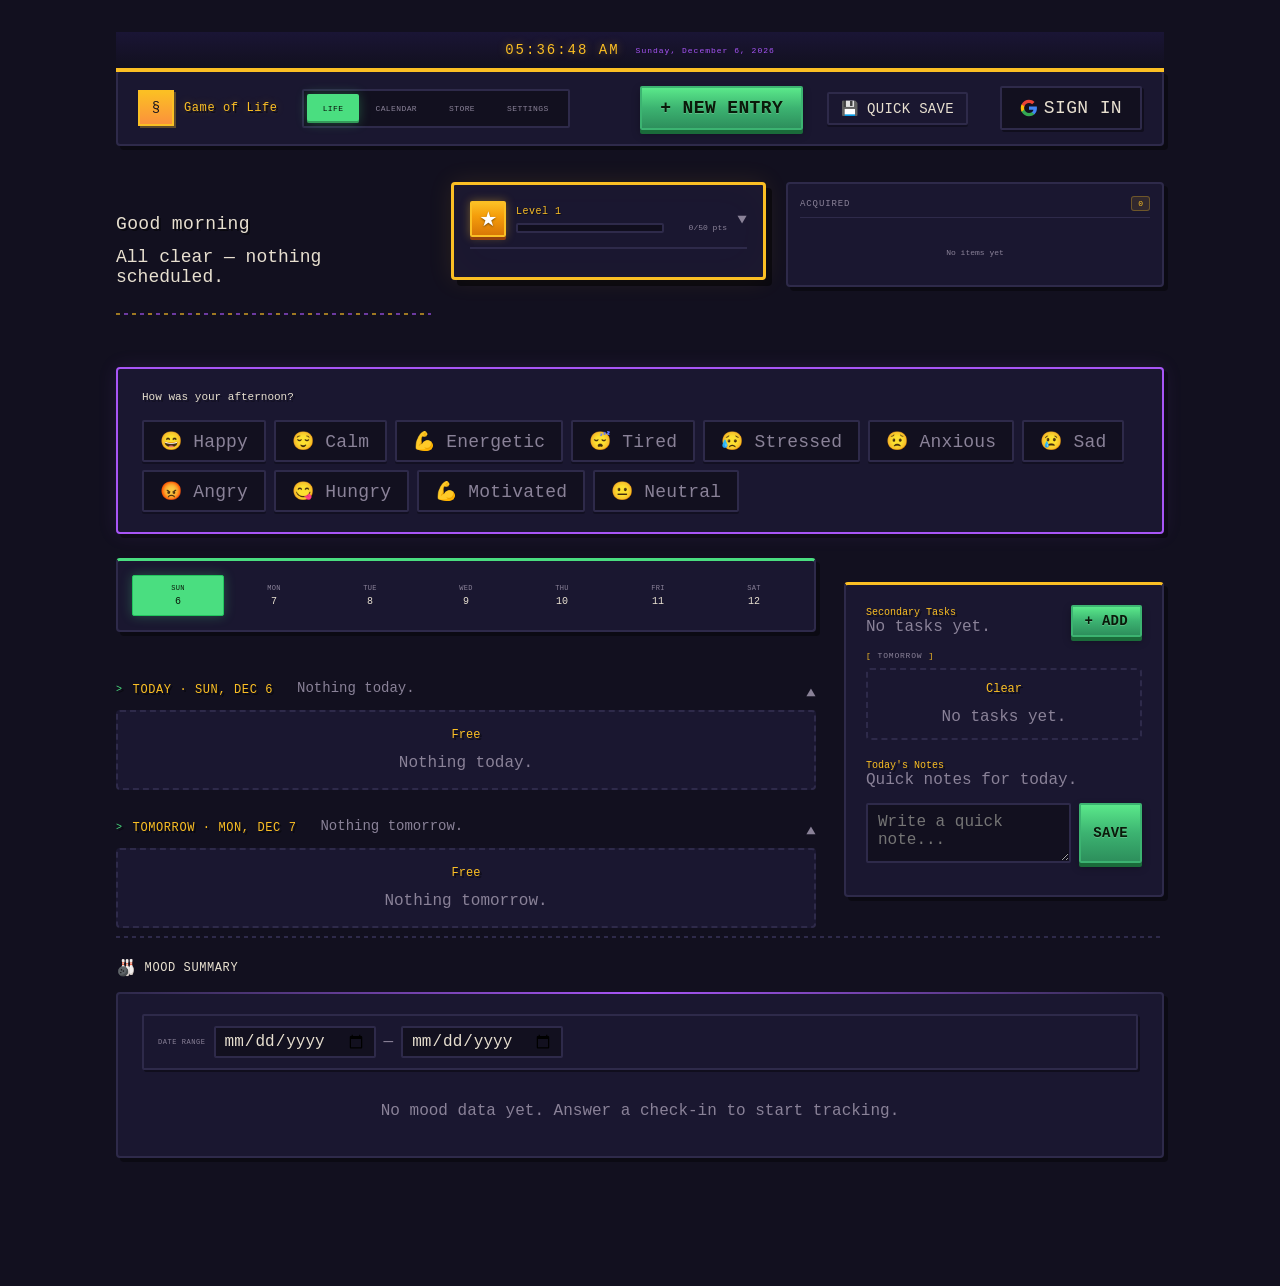
==== commit 237c1ee5: "Add files via upload" ====
--- a/index.html
+++ b/index.html
@@ -148,6 +148,7 @@
           <span id="invImportLabel">Import backup</span>
           <input type="file" id="invImportInput" accept=".json" style="display:none" multiple>
         </label>
+        <button type="button" class="btn btn-danger btn-small" id="invResetBtn">Reset inventory</button>
       </div>
     </div>
     <div class="inv-value-bar" id="invValueBar"></div>
--- a/css/dashboard.css
+++ b/css/dashboard.css
@@ -274,6 +274,17 @@
   background: var(--danger-light);
   border-color: rgba(248, 113, 113, 0.3);
   text-shadow: 0 0 8px rgba(248, 113, 113, 0.3);
+}
+
+/* Completed text on todo items */
+.todo-completed-text {
+  font-family: var(--font-pixel);
+  font-size: 7px;
+  color: var(--sage);
+  text-transform: uppercase;
+  letter-spacing: 0.08em;
+  margin-left: 6px;
+  opacity: 0.8;
 }
 
 /* Timer badges */
@@ -1361,3 +1372,63 @@
 .cal-list-notes:hover {
   opacity: 1;
 }
+
+/* ============ Expandable Panels ============ */
+.expandable .expandable-toggle {
+  cursor: pointer;
+  user-select: none;
+  position: relative;
+}
+
+.expandable-chevron {
+  font-size: 10px;
+  color: var(--ink-soft);
+  transition: transform 0.2s;
+  flex-shrink: 0;
+  margin-left: auto;
+}
+
+.expandable.expanded .expandable-chevron {
+  transform: rotate(180deg);
+}
+
+.expandable .expandable-body {
+  transition: max-height 0.25s ease, opacity 0.2s ease, padding 0.25s ease;
+  overflow: hidden;
+}
+
+.expandable:not(.expanded) .expandable-body {
+  max-height: 0;
+  opacity: 0;
+  padding-top: 0;
+  padding-bottom: 0;
+  border: none;
+  pointer-events: none;
+}
+
+.expandable.expanded .expandable-body {
+  max-height: 2000px;
+  opacity: 1;
+}
+
+/* Day section expandable */
+.dash-day-header {
+  display: flex;
+  flex-wrap: wrap;
+  align-items: baseline;
+  gap: 6px;
+  padding: 4px 0;
+}
+
+.dash-day-header .dash-day-title {
+  margin: 0;
+}
+
+.dash-day-header .subtle {
+  flex: 1;
+  min-width: 0;
+}
+
+.dash-day-header .expandable-chevron {
+  align-self: center;
+}
--- a/css/responsive.css
+++ b/css/responsive.css
@@ -26,6 +26,9 @@
   .sync-status { font-size: 12px; padding: 3px 8px; }
   .cal-grid, .cal-weekdays { grid-template-columns: repeat(7, 1fr); }
   .cal-cell { min-height: 60px; padding: 6px; border-radius: var(--radius); }
+  #panel-calendar { overflow-x: auto; -webkit-overflow-scrolling: touch; scrollbar-width: none; }
+  #panel-calendar::-webkit-scrollbar { display: none; }
+  .cal-nav { min-width: max-content; }
   .cal-chip { font-size: 12px; max-width: 100%; overflow: hidden; text-overflow: ellipsis; }
   .field-row { grid-template-columns: 1fr; }
   .inv-table-head, .inv-row { grid-template-columns: 1fr 70px 50px 110px; }
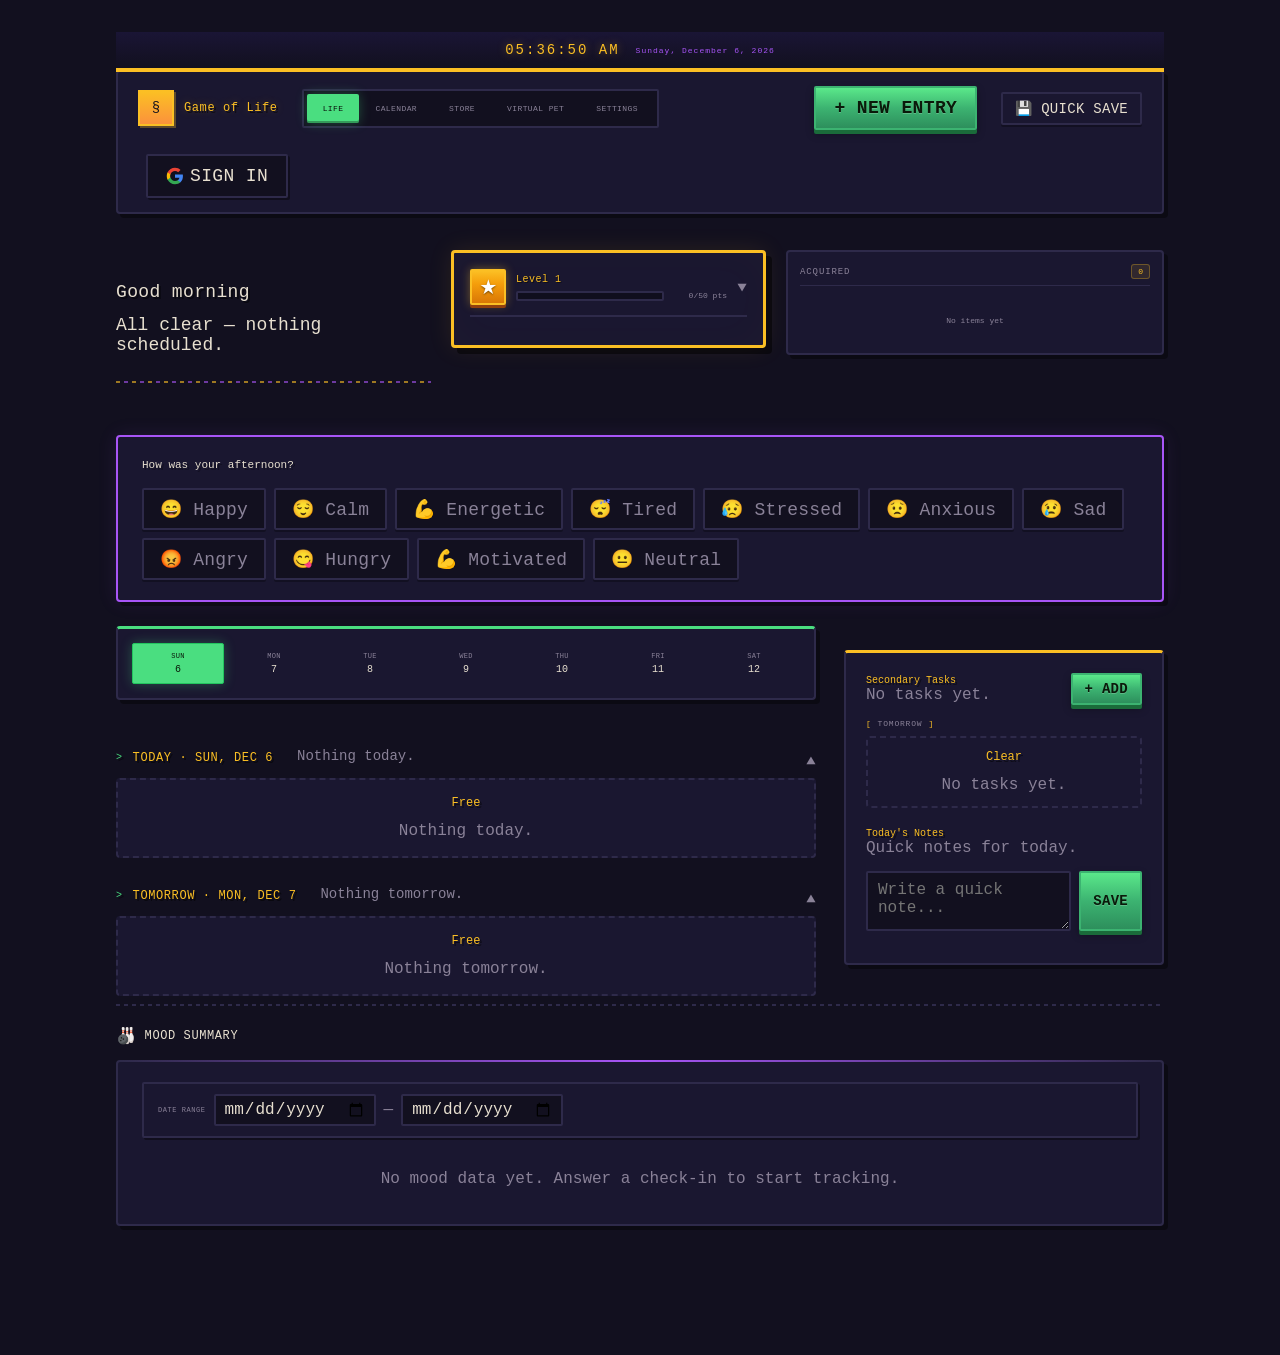
==== commit 49d5fcbe: "Add files via upload" ====
--- a/index.html
+++ b/index.html
@@ -92,6 +92,7 @@
       <button class="tab-btn active" data-tab="life" role="tab">Life</button>
       <button class="tab-btn" data-tab="calendar" role="tab">Calendar</button>
       <button class="tab-btn" data-tab="store" role="tab">Store</button>
+      <button class="tab-btn" data-tab="pet" role="tab">Virtual Pet</button>
       <button class="tab-btn" data-tab="settings" role="tab">Settings</button>
     </nav>
     <button class="btn btn-primary" id="quickAddBtn">+ New entry</button>
@@ -330,6 +331,43 @@
     <div class="store-grid" id="storeGrid"></div>
   </main>
 
+  <!-- Virtual Pet -->
+  <main class="tab-panel" id="panel-pet">
+    <div class="panel-head">
+      <div>
+        <h2 id="petTitle">Virtual Pet</h2>
+        <p class="subtle" id="petSummary">Interact with your digital companion! Click the pet to play.</p>
+      </div>
+    </div>
+    
+    <div class="pet-panel-content">
+      <div class="pet-screen-frame">
+        <div class="pet-screen-scanlines"></div>
+        <div class="pet-screen-overlay"></div>
+        <!-- Background Layer -->
+        <div class="pet-bg-layer animated" id="petBg"></div>
+        
+        <!-- Speech Bubble (shows states and comments based on daily RPG stats!) -->
+        <div class="pet-speech-bubble" id="petBubble" style="display: none;"></div>
+        
+        <!-- Interactive Character container -->
+        <div class="pet-character-container" id="petCharacterContainer">
+          <div class="pet-sprite normal" id="petSprite"></div>
+        </div>
+      </div>
+      
+      <div class="pet-controls">
+        <div class="pet-status-stats">
+          <div class="pet-status-item" id="petStatusName">Pet: <span id="petNameVal">Slimey</span></div>
+          <div class="pet-status-item" id="petStatusMood">Mood: <span id="petMoodVal">Normal</span></div>
+          <div class="pet-status-item" id="petStatusAge">Age: <span id="petAgeVal">1 day</span></div>
+        </div>
+        
+        <button type="button" class="btn btn-primary" id="petChangeBgBtn">Change Background</button>
+      </div>
+    </div>
+  </main>
+
   <!-- Life -->
   <main class="tab-panel active" id="panel-life">
     <!-- Hero row: Greeting + RPG Stats + Acquired Items -->
@@ -674,6 +712,7 @@
 <script src="js/inventory.js"></script>
 <script src="js/store.js"></script>
 <script src="js/life.js"></script>
+<script src="js/pet.js"></script>
 <script src="js/settings.js"></script>
 <script src="js/init.js"></script>
 </body>
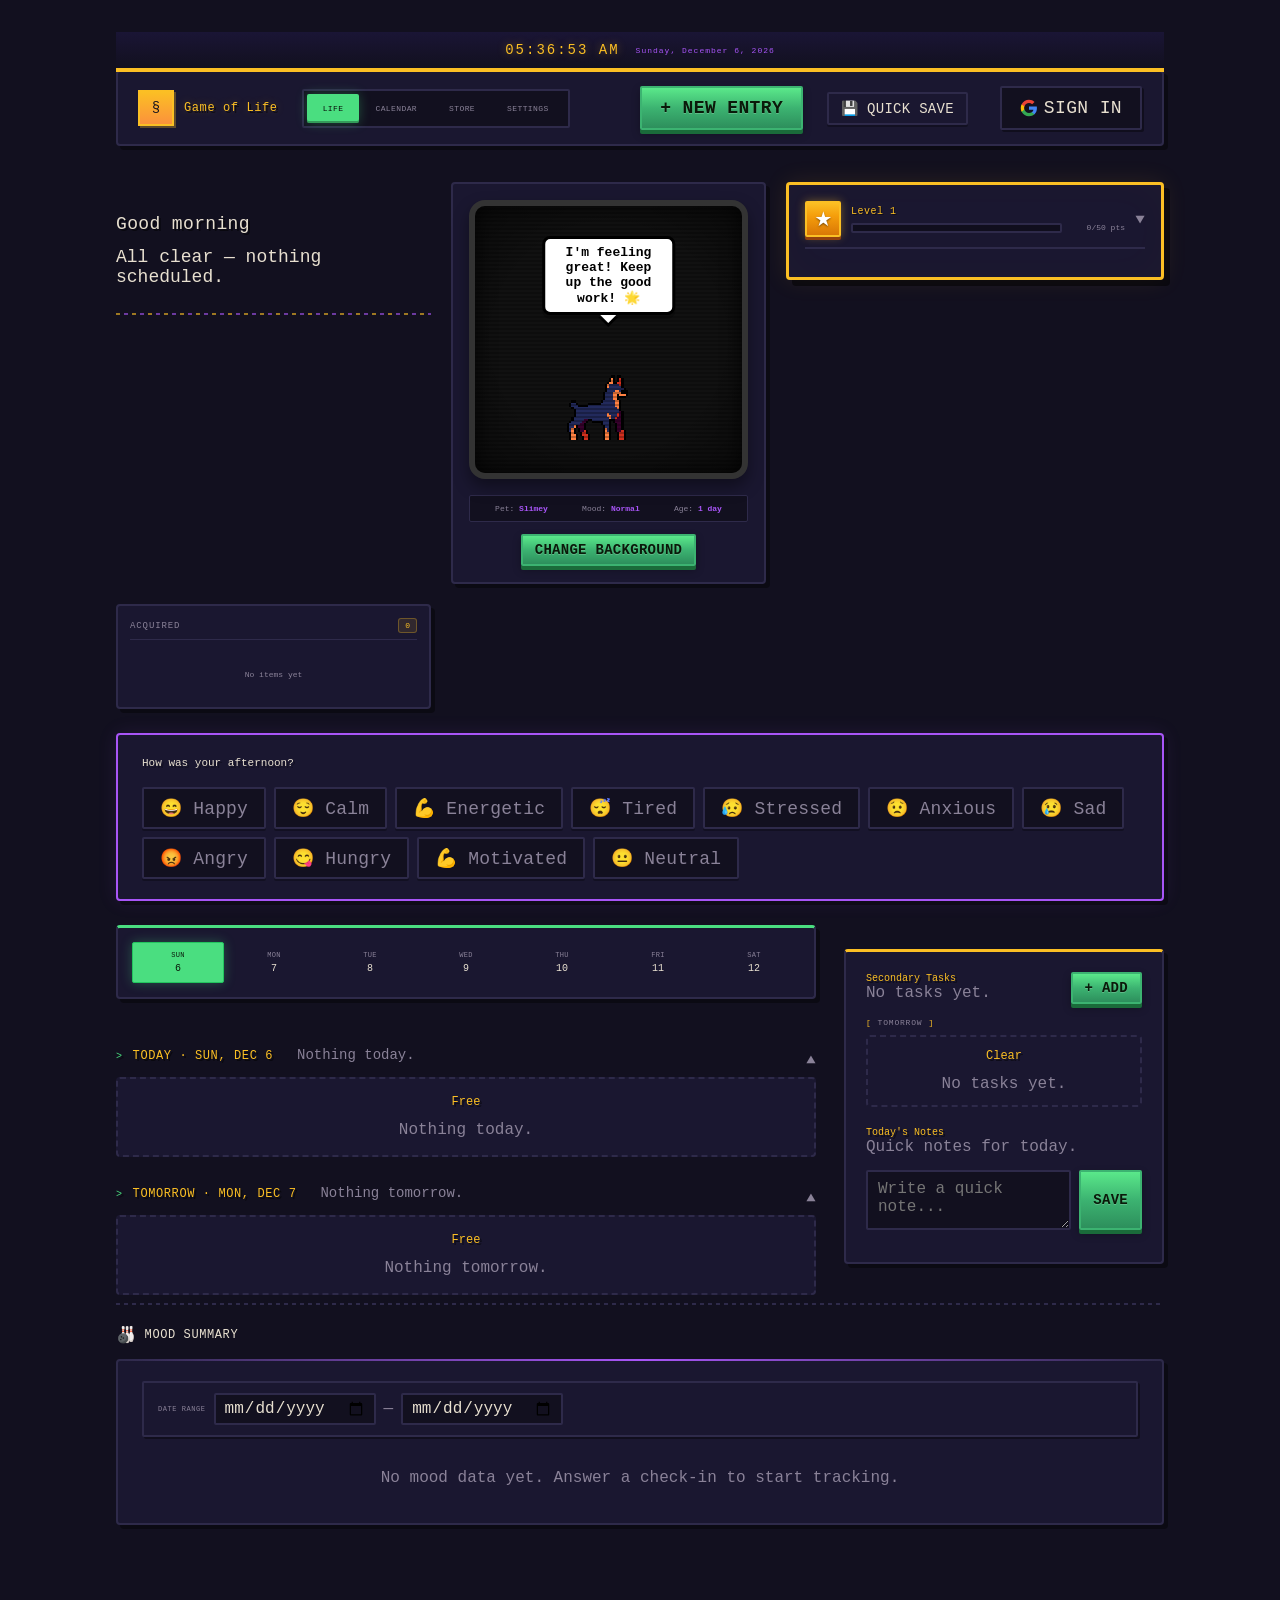
==== commit 96c2da6f: "Add files via upload" ====
--- a/index.html
+++ b/index.html
@@ -92,7 +92,6 @@
       <button class="tab-btn active" data-tab="life" role="tab">Life</button>
       <button class="tab-btn" data-tab="calendar" role="tab">Calendar</button>
       <button class="tab-btn" data-tab="store" role="tab">Store</button>
-      <button class="tab-btn" data-tab="pet" role="tab">Virtual Pet</button>
       <button class="tab-btn" data-tab="settings" role="tab">Settings</button>
     </nav>
     <button class="btn btn-primary" id="quickAddBtn">+ New entry</button>
@@ -331,43 +330,6 @@
     <div class="store-grid" id="storeGrid"></div>
   </main>
 
-  <!-- Virtual Pet -->
-  <main class="tab-panel" id="panel-pet">
-    <div class="panel-head">
-      <div>
-        <h2 id="petTitle">Virtual Pet</h2>
-        <p class="subtle" id="petSummary">Interact with your digital companion! Click the pet to play.</p>
-      </div>
-    </div>
-    
-    <div class="pet-panel-content">
-      <div class="pet-screen-frame">
-        <div class="pet-screen-scanlines"></div>
-        <div class="pet-screen-overlay"></div>
-        <!-- Background Layer -->
-        <div class="pet-bg-layer animated" id="petBg"></div>
-        
-        <!-- Speech Bubble (shows states and comments based on daily RPG stats!) -->
-        <div class="pet-speech-bubble" id="petBubble" style="display: none;"></div>
-        
-        <!-- Interactive Character container -->
-        <div class="pet-character-container" id="petCharacterContainer">
-          <div class="pet-sprite normal" id="petSprite"></div>
-        </div>
-      </div>
-      
-      <div class="pet-controls">
-        <div class="pet-status-stats">
-          <div class="pet-status-item" id="petStatusName">Pet: <span id="petNameVal">Slimey</span></div>
-          <div class="pet-status-item" id="petStatusMood">Mood: <span id="petMoodVal">Normal</span></div>
-          <div class="pet-status-item" id="petStatusAge">Age: <span id="petAgeVal">1 day</span></div>
-        </div>
-        
-        <button type="button" class="btn btn-primary" id="petChangeBgBtn">Change Background</button>
-      </div>
-    </div>
-  </main>
-
   <!-- Life -->
   <main class="tab-panel active" id="panel-life">
     <!-- Hero row: Greeting + RPG Stats + Acquired Items -->
@@ -376,6 +338,34 @@
         <h2 id="dashGreeting"></h2>
         <p class="subtle" id="dashTaskMsg"></p>
         <p class="subtle" id="dashExpectedPts"></p>
+      </div>
+
+      <!-- Virtual Pet inside Dashboard -->
+      <div class="pet-panel-content">
+        <div class="pet-screen-frame">
+          <div class="pet-screen-scanlines"></div>
+          <div class="pet-screen-overlay"></div>
+          <!-- Background Layer -->
+          <div class="pet-bg-layer animated" id="petBg"></div>
+          
+          <!-- Speech Bubble -->
+          <div class="pet-speech-bubble" id="petBubble" style="display: none;"></div>
+          
+          <!-- Interactive Character container -->
+          <div class="pet-character-container" id="petCharacterContainer">
+            <div class="pet-sprite normal" id="petSprite"></div>
+          </div>
+        </div>
+        
+        <div class="pet-controls">
+          <div class="pet-status-stats">
+            <div class="pet-status-item" id="petStatusName">Pet: <span id="petNameVal">Slimey</span></div>
+            <div class="pet-status-item" id="petStatusMood">Mood: <span id="petMoodVal">Normal</span></div>
+            <div class="pet-status-item" id="petStatusAge">Age: <span id="petAgeVal">1 day</span></div>
+          </div>
+          
+          <button type="button" class="btn btn-primary btn-small" id="petChangeBgBtn">Change BG</button>
+        </div>
       </div>
       <div class="rpg-stats-panel expandable" id="lifeStatsSection">
         <div class="rpg-level-badge expandable-toggle">
--- a/css/life.css
+++ b/css/life.css
@@ -903,3 +903,238 @@
   color: #ef4444;
   text-shadow: 0 0 8px rgba(239, 68, 68, 0.5);
 }
+
+/* ============ Virtual Pet Panel ============ */
+.pet-panel-content {
+  display: flex;
+  flex-direction: column;
+  align-items: center;
+  justify-content: center;
+  gap: 16px;
+  padding: 16px;
+  background: var(--paper-card);
+  border: 2px solid var(--line);
+  border-radius: var(--radius-lg);
+  box-shadow: var(--shadow);
+  width: 100%;
+  max-width: 100%;
+  margin: 0;
+}
+
+.pet-screen-frame {
+  position: relative;
+  width: 100%;
+  max-width: 320px;
+  aspect-ratio: 1 / 1;
+  background: #111;
+  border: 6px solid #333;
+  border-radius: 16px;
+  box-shadow: inset 0 0 20px rgba(0, 0, 0, 0.8), 0 8px 16px rgba(0, 0, 0, 0.4);
+  overflow: hidden;
+  display: flex;
+  align-items: center;
+  justify-content: center;
+}
+
+.pet-screen-scanlines {
+  position: absolute;
+  inset: 0;
+  background: linear-gradient(
+    rgba(18, 16, 16, 0) 50%,
+    rgba(0, 0, 0, 0.25) 50%
+  );
+  background-size: 100% 4px;
+  pointer-events: none;
+  z-index: 10;
+}
+
+.pet-screen-overlay {
+  position: absolute;
+  inset: 0;
+  background: radial-gradient(
+    circle at center,
+    transparent 60%,
+    rgba(0, 0, 0, 0.4) 100%
+  );
+  pointer-events: none;
+  z-index: 9;
+}
+
+.pet-bg-layer {
+  position: absolute;
+  top: 0;
+  left: 0;
+  width: 100%;
+  height: 100%;
+  background-size: cover;
+  background-position: center;
+  transition: background-image 0.3s;
+  z-index: 1;
+}
+
+.pet-bg-layer.animated {
+  background-image: url('/icons/pet_bg_animated.png');
+  background-size: 200% 100%;
+  animation: bg-twinkle 1.5s infinite;
+}
+
+.pet-bg-layer.simple {
+  background-image: url('/icons/pet_bg_simple.png');
+  background-size: cover;
+  background-position: center;
+}
+
+@keyframes bg-twinkle {
+  0%, 49.9% { background-position: 0% 0; }
+  50%, 100% { background-position: 100% 0; }
+}
+
+.pet-character-container {
+  position: absolute;
+  bottom: 12.5%;
+  left: 50%;
+  transform: translateX(-50%);
+  width: 37.5%;
+  height: 37.5%;
+  z-index: 5;
+  cursor: pointer;
+  display: flex;
+  align-items: center;
+  justify-content: center;
+}
+
+.pet-sprite {
+  width: 100%;
+  height: 100%;
+  background-image: url('/icons/virtual_pet_sprite.png');
+  background-size: 400% 100%;
+  image-rendering: pixelated;
+  image-rendering: crisp-edges;
+}
+
+.pet-sprite.happy {
+  animation: pet-idle 0.6s infinite;
+}
+
+.pet-sprite.normal {
+  animation: pet-idle 0.9s infinite;
+}
+
+.pet-sprite.sad {
+  animation: pet-idle 1.5s infinite;
+  filter: grayscale(0.5);
+}
+
+.pet-sprite.sleepy {
+  animation: pet-idle 2.0s infinite;
+  transform: translateY(10px) scaleY(0.8);
+}
+
+.pet-sprite.clicked {
+  background-image: url('/icons/virtual_pet_idle_click.png') !important;
+  animation: pet-click-anim 0.6s infinite !important;
+  filter: none !important;
+  transform: none !important;
+}
+
+@keyframes pet-click-anim {
+  0%, 24.9% { background-position: 0% 0; }
+  25%, 49.9% { background-position: 33.333% 0; }
+  50%, 74.9% { background-position: 66.666% 0; }
+  75%, 100% { background-position: 100% 0; }
+}
+
+@keyframes pet-idle {
+  0%, 24.9% { background-position: 0% 0; }
+  25%, 49.9% { background-position: 33.333% 0; }
+  50%, 74.9% { background-position: 66.666% 0; }
+  75%, 100% { background-position: 100% 0; }
+}
+
+.pet-effect-bubble {
+  position: absolute;
+  top: -20px;
+  font-size: 24px;
+  animation: float-up 1s ease-out forwards;
+  pointer-events: none;
+  z-index: 12;
+}
+
+@keyframes float-up {
+  0% { transform: translateY(0) scale(0.5); opacity: 0; }
+  20% { transform: translateY(-10px) scale(1.2); opacity: 1; }
+  100% { transform: translateY(-40px) scale(0.8); opacity: 0; }
+}
+
+.pet-speech-bubble {
+  position: absolute;
+  top: 30px;
+  left: 50%;
+  transform: translateX(-50%);
+  background: white;
+  border: 3px solid #000;
+  padding: 6px 12px;
+  border-radius: 8px;
+  font-family: var(--font-pixel-body);
+  font-size: 13px;
+  font-weight: 700;
+  color: black;
+  text-align: center;
+  z-index: 11;
+  max-width: 80%;
+  box-shadow: 0 4px 0 rgba(0, 0, 0, 0.25);
+}
+
+.pet-speech-bubble::after {
+  content: "";
+  position: absolute;
+  bottom: -11px;
+  left: 50%;
+  transform: translateX(-50%);
+  border-width: 8px 8px 0;
+  border-style: solid;
+  border-color: white transparent;
+  display: block;
+  width: 0;
+}
+
+.pet-speech-bubble::before {
+  content: "";
+  position: absolute;
+  bottom: -15px;
+  left: 50%;
+  transform: translateX(-50%);
+  border-width: 10px 10px 0;
+  border-style: solid;
+  border-color: black transparent;
+  display: block;
+  width: 0;
+  z-index: -1;
+}
+
+.pet-controls {
+  display: flex;
+  flex-direction: column;
+  align-items: center;
+  gap: 12px;
+  width: 100%;
+}
+
+.pet-status-stats {
+  display: flex;
+  justify-content: space-around;
+  width: 100%;
+  background: var(--paper);
+  border: 1px solid var(--line);
+  padding: 8px;
+  border-radius: var(--radius);
+  font-family: var(--font-pixel);
+  font-size: 8px;
+  color: var(--ink-soft);
+}
+
+.pet-status-item span {
+  color: var(--rpg-purple);
+  font-weight: bold;
+}
+
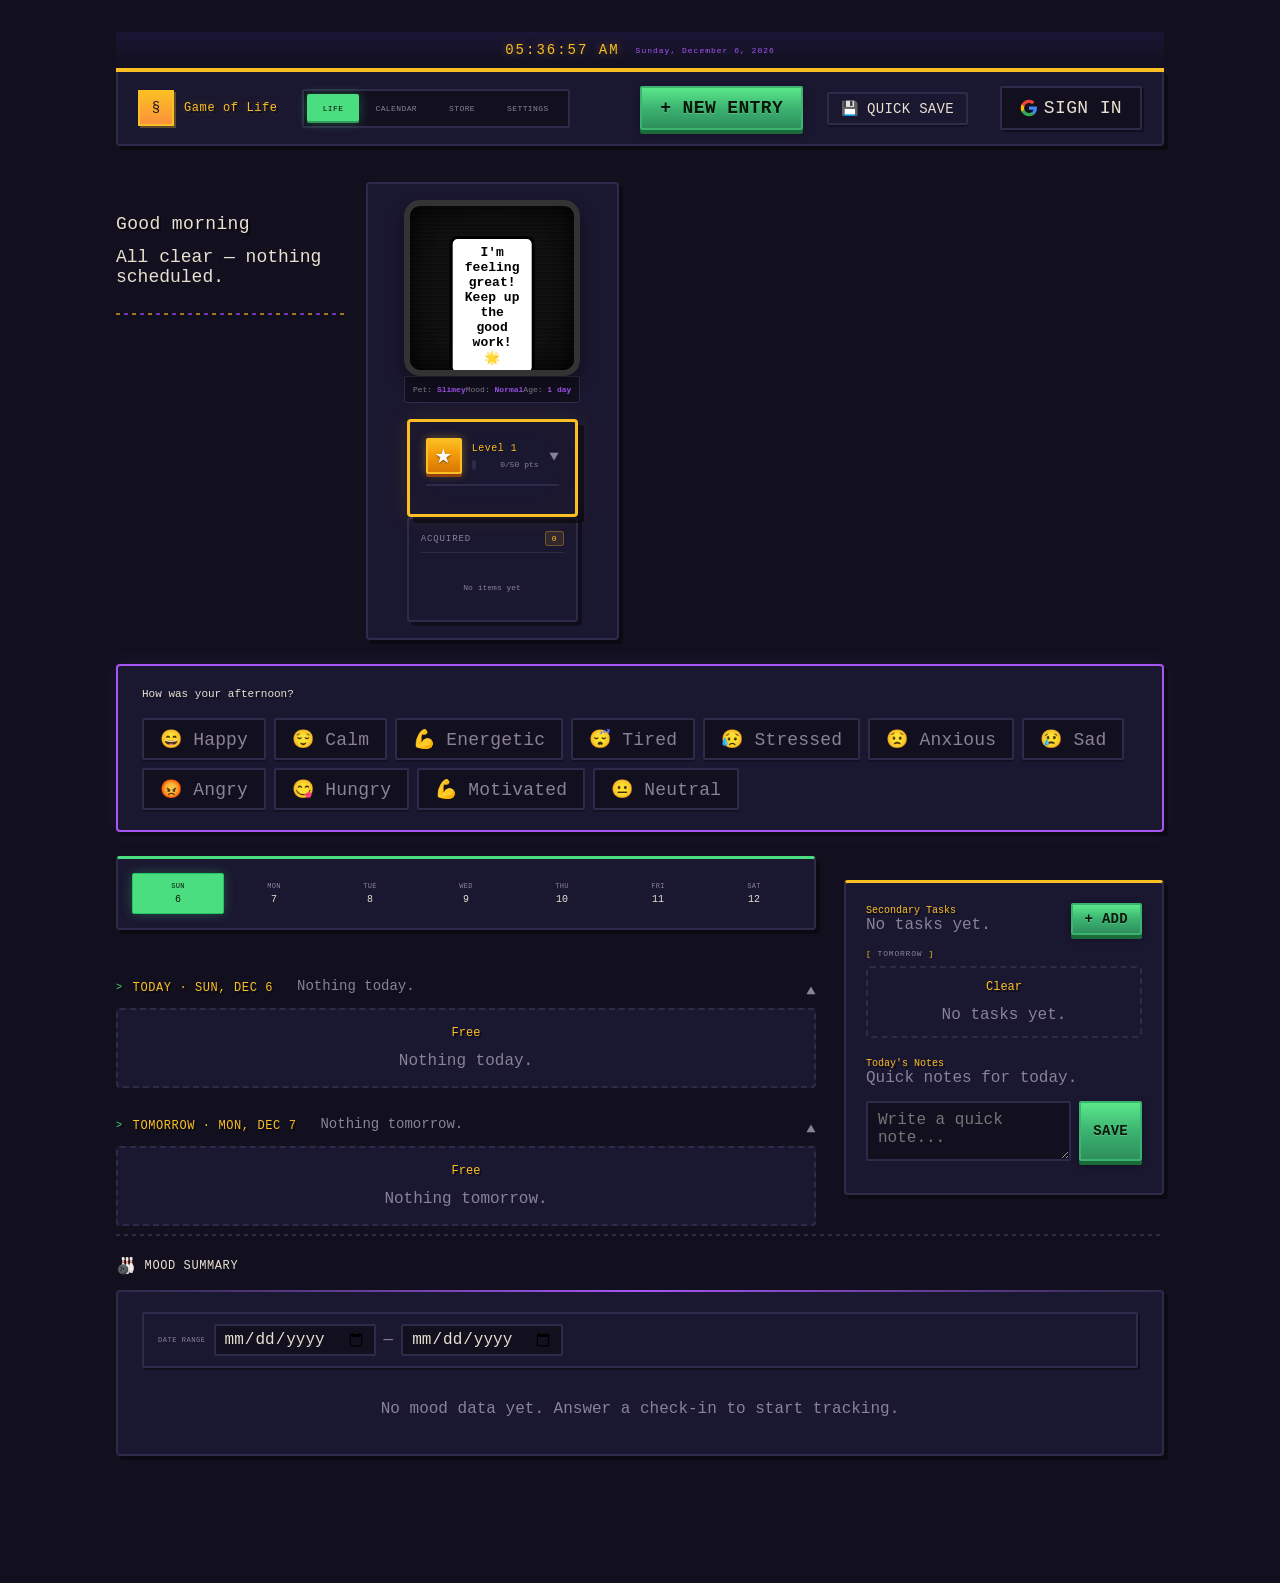
==== commit 5e3043bf: "Add files via upload" ====
--- a/index.html
+++ b/index.html
@@ -332,7 +332,7 @@
 
   <!-- Life -->
   <main class="tab-panel active" id="panel-life">
-    <!-- Hero row: Greeting + RPG Stats + Acquired Items -->
+    <!-- Hero row: Greeting + Unified Virtual Pet Panel -->
     <div class="life-hero-row">
       <div class="dash-greeting">
         <h2 id="dashGreeting"></h2>
@@ -340,95 +340,101 @@
         <p class="subtle" id="dashExpectedPts"></p>
       </div>
 
-      <!-- Virtual Pet inside Dashboard -->
+      <!-- Unified Virtual Pet Panel -->
       <div class="pet-panel-content">
-        <div class="pet-screen-frame">
-          <div class="pet-screen-scanlines"></div>
-          <div class="pet-screen-overlay"></div>
-          <!-- Background Layer -->
-          <div class="pet-bg-layer animated" id="petBg"></div>
+        <!-- Left Side: Interactive Pet and Pet Info -->
+        <div class="pet-column-left">
+          <div class="pet-screen-frame">
+            <div class="pet-screen-scanlines"></div>
+            <div class="pet-screen-overlay"></div>
+            <!-- Background Layer -->
+            <div class="pet-bg-layer animated" id="petBg"></div>
+            
+            <!-- Speech Bubble -->
+            <div class="pet-speech-bubble" id="petBubble" style="display: none;"></div>
+            
+            <!-- Interactive Character container -->
+            <div class="pet-character-container" id="petCharacterContainer">
+              <div class="pet-sprite normal" id="petSprite"></div>
+            </div>
+          </div>
           
-          <!-- Speech Bubble -->
-          <div class="pet-speech-bubble" id="petBubble" style="display: none;"></div>
+          <div class="pet-controls">
+            <div class="pet-status-stats">
+              <div class="pet-status-item" id="petStatusName">Pet: <span id="petNameVal">Slimey</span></div>
+              <div class="pet-status-item" id="petStatusMood">Mood: <span id="petMoodVal">Normal</span></div>
+              <div class="pet-status-item" id="petStatusAge">Age: <span id="petAgeVal">1 day</span></div>
+            </div>
+          </div>
+        </div>
+
+        <!-- Right Side: RPG Stats and Items Acquired -->
+        <div class="pet-column-right">
+          <div class="rpg-stats-panel expandable" id="lifeStatsSection">
+            <div class="rpg-level-badge expandable-toggle">
+              <div class="rpg-level-icon">&#9733;</div>
+              <div class="rpg-level-info">
+                <span class="rpg-level-label" id="lifeLevelLabel">Level 1</span>
+                <div class="rpg-level-bar-wrap">
+                  <div class="rpg-level-bar"><div class="rpg-level-fill" id="lifeLevelFill"></div></div>
+                  <span class="rpg-level-pts" id="lifeLevelPts"></span>
+                </div>
+              </div>
+              <span class="expandable-chevron">&#9660;</span>
+            </div>
+            <div class="rpg-stats-grid expandable-body" id="lifeStatsGrid">
+              <div class="rpg-stat" data-stat="health">
+                <div class="rpg-stat-icon rpg-icon-health">&#10084;</div>
+                <div class="rpg-stat-info">
+                  <div class="rpg-stat-row">
+                    <span class="rpg-stat-label" id="lifeStatHealthLabel">Health</span>
+                    <span class="rpg-stat-num" id="lifeStatHealthValue">95</span>
+                  </div>
+                  <div class="rpg-bar"><div class="rpg-bar-fill bar-health" id="lifeStatHealthFill"></div></div>
+                </div>
+              </div>
+              <div class="rpg-stat" data-stat="energy">
+                <div class="rpg-stat-icon rpg-icon-energy">&#9889;</div>
+                <div class="rpg-stat-info">
+                  <div class="rpg-stat-row">
+                    <span class="rpg-stat-label" id="lifeStatEnergyLabel">Energy</span>
+                    <span class="rpg-stat-num" id="lifeStatEnergyValue">80</span>
+                  </div>
+                  <div class="rpg-bar"><div class="rpg-bar-fill bar-energy" id="lifeStatEnergyFill"></div></div>
+                </div>
+              </div>
+              <div class="rpg-stat" data-stat="hunger">
+                <div class="rpg-stat-icon rpg-icon-hunger">&#127830;</div>
+                <div class="rpg-stat-info">
+                  <div class="rpg-stat-row">
+                    <span class="rpg-stat-label" id="lifeStatHungerLabel">Hunger</span>
+                    <span class="rpg-stat-num" id="lifeStatHungerValue">50</span>
+                  </div>
+                  <div class="rpg-bar"><div class="rpg-bar-fill bar-hunger" id="lifeStatHungerFill"></div></div>
+                </div>
+              </div>
+              <div class="rpg-stat" data-stat="thirst">
+                <div class="rpg-stat-icon rpg-icon-thirst">&#128167;</div>
+                <div class="rpg-stat-info">
+                  <div class="rpg-stat-row">
+                    <span class="rpg-stat-label" id="lifeStatThirstLabel">Thirst</span>
+                    <span class="rpg-stat-num" id="lifeStatThirstValue">70</span>
+                  </div>
+                  <div class="rpg-bar"><div class="rpg-bar-fill bar-thirst" id="lifeStatThirstFill"></div></div>
+                </div>
+              </div>
+            </div>
+          </div>
           
-          <!-- Interactive Character container -->
-          <div class="pet-character-container" id="petCharacterContainer">
-            <div class="pet-sprite normal" id="petSprite"></div>
-          </div>
-        </div>
-        
-        <div class="pet-controls">
-          <div class="pet-status-stats">
-            <div class="pet-status-item" id="petStatusName">Pet: <span id="petNameVal">Slimey</span></div>
-            <div class="pet-status-item" id="petStatusMood">Mood: <span id="petMoodVal">Normal</span></div>
-            <div class="pet-status-item" id="petStatusAge">Age: <span id="petAgeVal">1 day</span></div>
-          </div>
-          
-          <button type="button" class="btn btn-primary btn-small" id="petChangeBgBtn">Change BG</button>
-        </div>
-      </div>
-      <div class="rpg-stats-panel expandable" id="lifeStatsSection">
-        <div class="rpg-level-badge expandable-toggle">
-          <div class="rpg-level-icon">&#9733;</div>
-          <div class="rpg-level-info">
-            <span class="rpg-level-label" id="lifeLevelLabel">Level 1</span>
-            <div class="rpg-level-bar-wrap">
-              <div class="rpg-level-bar"><div class="rpg-level-fill" id="lifeLevelFill"></div></div>
-              <span class="rpg-level-pts" id="lifeLevelPts"></span>
+          <div class="life-items-panel">
+            <div class="life-items-head">
+              <span class="life-items-title">Acquired</span>
+              <span class="life-items-count" id="lifeTotalItems">0</span>
             </div>
-          </div>
-          <span class="expandable-chevron">&#9660;</span>
-        </div>
-        <div class="rpg-stats-grid expandable-body" id="lifeStatsGrid">
-          <div class="rpg-stat" data-stat="health">
-            <div class="rpg-stat-icon rpg-icon-health">&#10084;</div>
-            <div class="rpg-stat-info">
-              <div class="rpg-stat-row">
-                <span class="rpg-stat-label" id="lifeStatHealthLabel">Health</span>
-                <span class="rpg-stat-num" id="lifeStatHealthValue">95</span>
-              </div>
-              <div class="rpg-bar"><div class="rpg-bar-fill bar-health" id="lifeStatHealthFill"></div></div>
-            </div>
-          </div>
-          <div class="rpg-stat" data-stat="energy">
-            <div class="rpg-stat-icon rpg-icon-energy">&#9889;</div>
-            <div class="rpg-stat-info">
-              <div class="rpg-stat-row">
-                <span class="rpg-stat-label" id="lifeStatEnergyLabel">Energy</span>
-                <span class="rpg-stat-num" id="lifeStatEnergyValue">80</span>
-              </div>
-              <div class="rpg-bar"><div class="rpg-bar-fill bar-energy" id="lifeStatEnergyFill"></div></div>
-            </div>
-          </div>
-          <div class="rpg-stat" data-stat="hunger">
-            <div class="rpg-stat-icon rpg-icon-hunger">&#127830;</div>
-            <div class="rpg-stat-info">
-              <div class="rpg-stat-row">
-                <span class="rpg-stat-label" id="lifeStatHungerLabel">Hunger</span>
-                <span class="rpg-stat-num" id="lifeStatHungerValue">50</span>
-              </div>
-              <div class="rpg-bar"><div class="rpg-bar-fill bar-hunger" id="lifeStatHungerFill"></div></div>
-            </div>
-          </div>
-          <div class="rpg-stat" data-stat="thirst">
-            <div class="rpg-stat-icon rpg-icon-thirst">&#128167;</div>
-            <div class="rpg-stat-info">
-              <div class="rpg-stat-row">
-                <span class="rpg-stat-label" id="lifeStatThirstLabel">Thirst</span>
-                <span class="rpg-stat-num" id="lifeStatThirstValue">70</span>
-              </div>
-              <div class="rpg-bar"><div class="rpg-bar-fill bar-thirst" id="lifeStatThirstFill"></div></div>
-            </div>
-          </div>
-        </div>
-      </div>
-      <div class="life-items-panel">
-        <div class="life-items-head">
-          <span class="life-items-title">Acquired</span>
-          <span class="life-items-count" id="lifeTotalItems">0</span>
-        </div>
-        <div class="life-items-filters" id="lifeFilters"></div>
-        <div class="life-items-list" id="lifeGrid"></div>
+            <div class="life-items-filters" id="lifeFilters"></div>
+            <div class="life-items-list" id="lifeGrid"></div>
+          </div>
+        </div>
       </div>
     </div>
 
--- a/css/dashboard.css
+++ b/css/dashboard.css
@@ -1192,7 +1192,7 @@
 /* ============ Life Hero Row (Greeting + RPG Stats + Items) ============ */
 .life-hero-row {
   display: grid;
-  grid-template-columns: 1fr 1fr 1.2fr;
+  grid-template-columns: 1fr 1.1fr 1fr 1.2fr;
   gap: 20px;
   align-items: start;
   margin-bottom: 24px;
--- a/css/responsive.css
+++ b/css/responsive.css
@@ -113,6 +113,13 @@
 }
 
 /* Responsive for life hero row */
+@media (max-width: 1024px) and (min-width: 721px) {
+  .life-hero-row {
+    grid-template-columns: 1fr 1fr;
+    gap: 16px;
+  }
+}
+
 @media (max-width: 720px) {
   .life-hero-row {
     grid-template-columns: 1fr;
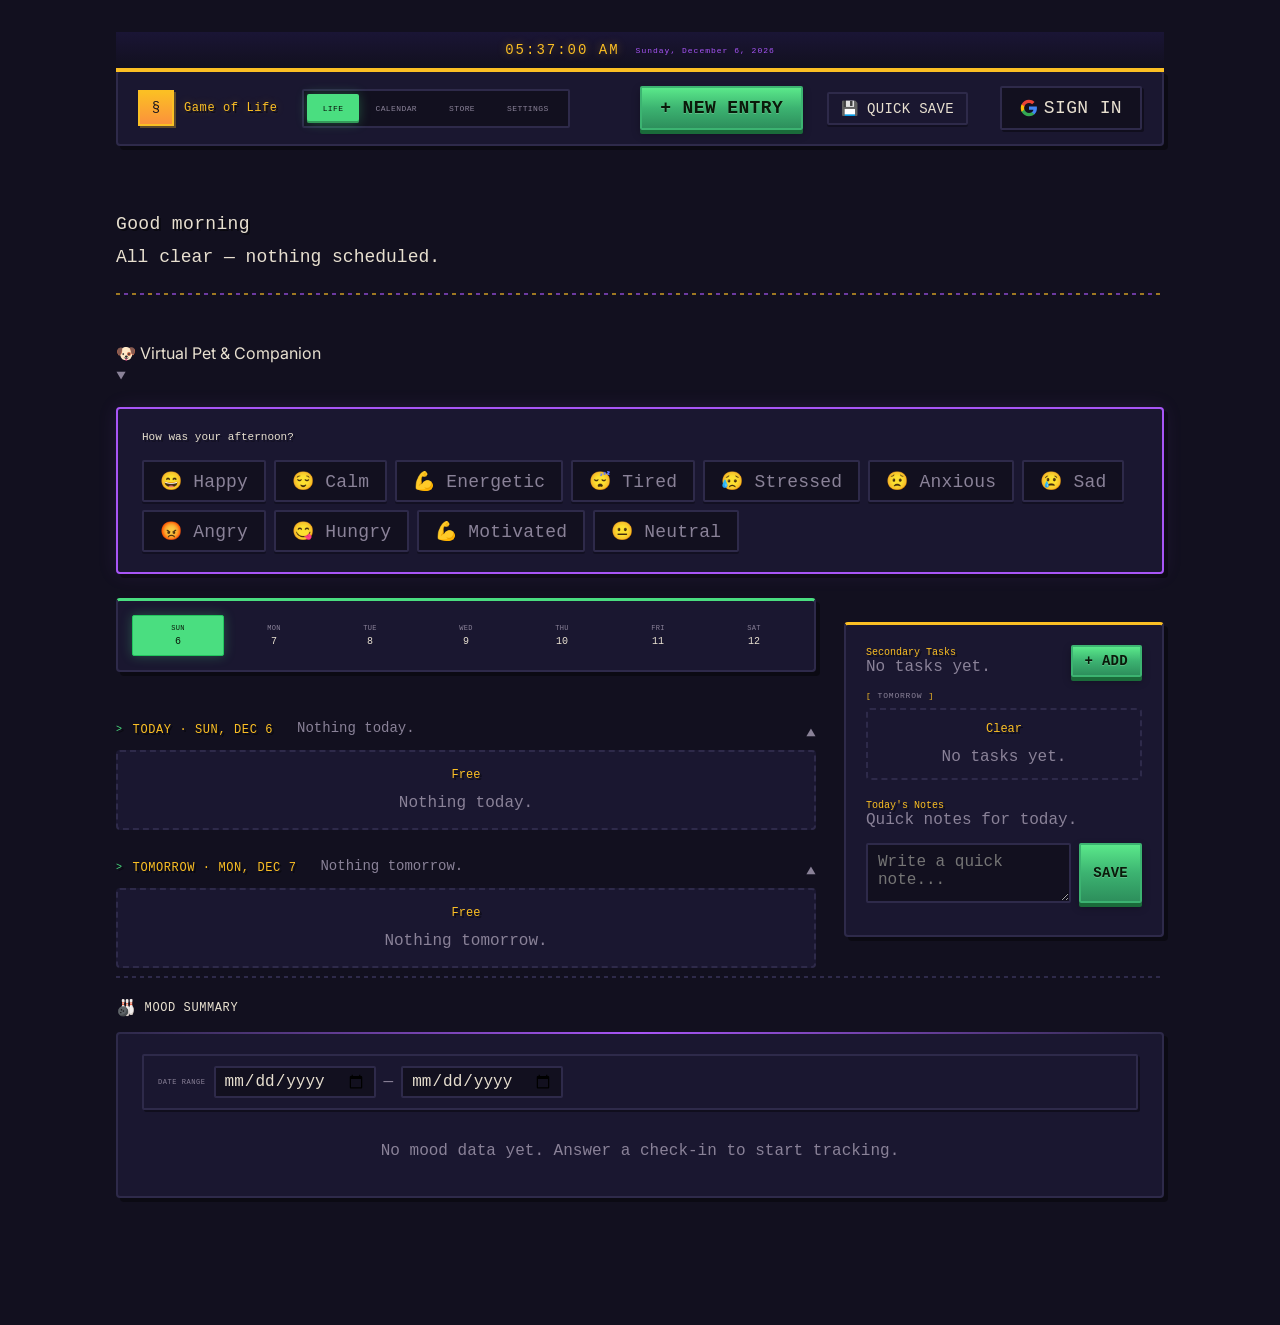
==== commit 183f8c71: "Add files via upload" ====
--- a/index.html
+++ b/index.html
@@ -341,98 +341,107 @@
       </div>
 
       <!-- Unified Virtual Pet Panel -->
-      <div class="pet-panel-content">
-        <!-- Left Side: Interactive Pet and Pet Info -->
-        <div class="pet-column-left">
-          <div class="pet-screen-frame">
-            <div class="pet-screen-scanlines"></div>
-            <div class="pet-screen-overlay"></div>
-            <!-- Background Layer -->
-            <div class="pet-bg-layer animated" id="petBg"></div>
+      <div class="pet-panel-card expandable">
+        <div class="pet-panel-header expandable-toggle">
+          <div class="pet-panel-header-title">
+            <span class="pet-panel-header-icon">&#128054;</span>
+            <span id="petPanelTitleText">Virtual Pet & Companion</span>
+          </div>
+          <span class="expandable-chevron">&#9660;</span>
+        </div>
+        <div class="pet-panel-content expandable-body">
+          <!-- Left Side: Interactive Pet and Pet Info -->
+          <div class="pet-column-left">
+            <div class="pet-screen-frame">
+              <div class="pet-screen-scanlines"></div>
+              <div class="pet-screen-overlay"></div>
+              <!-- Background Layer -->
+              <div class="pet-bg-layer animated" id="petBg"></div>
+              
+              <!-- Speech Bubble -->
+              <div class="pet-speech-bubble" id="petBubble" style="display: none;"></div>
+              
+              <!-- Interactive Character container -->
+              <div class="pet-character-container" id="petCharacterContainer">
+                <div class="pet-sprite normal" id="petSprite"></div>
+              </div>
+            </div>
             
-            <!-- Speech Bubble -->
-            <div class="pet-speech-bubble" id="petBubble" style="display: none;"></div>
-            
-            <!-- Interactive Character container -->
-            <div class="pet-character-container" id="petCharacterContainer">
-              <div class="pet-sprite normal" id="petSprite"></div>
+            <div class="pet-controls">
+              <div class="pet-status-stats">
+                <div class="pet-status-item" id="petStatusName">Pet: <span id="petNameVal">Slimey</span></div>
+                <div class="pet-status-item" id="petStatusMood">Mood: <span id="petMoodVal">Normal</span></div>
+                <div class="pet-status-item" id="petStatusAge">Age: <span id="petAgeVal">1 day</span></div>
+              </div>
             </div>
           </div>
-          
-          <div class="pet-controls">
-            <div class="pet-status-stats">
-              <div class="pet-status-item" id="petStatusName">Pet: <span id="petNameVal">Slimey</span></div>
-              <div class="pet-status-item" id="petStatusMood">Mood: <span id="petMoodVal">Normal</span></div>
-              <div class="pet-status-item" id="petStatusAge">Age: <span id="petAgeVal">1 day</span></div>
-            </div>
-          </div>
-        </div>
-
-        <!-- Right Side: RPG Stats and Items Acquired -->
-        <div class="pet-column-right">
-          <div class="rpg-stats-panel expandable" id="lifeStatsSection">
-            <div class="rpg-level-badge expandable-toggle">
-              <div class="rpg-level-icon">&#9733;</div>
-              <div class="rpg-level-info">
-                <span class="rpg-level-label" id="lifeLevelLabel">Level 1</span>
-                <div class="rpg-level-bar-wrap">
-                  <div class="rpg-level-bar"><div class="rpg-level-fill" id="lifeLevelFill"></div></div>
-                  <span class="rpg-level-pts" id="lifeLevelPts"></span>
+
+          <!-- Right Side: RPG Stats and Items Acquired -->
+          <div class="pet-column-right">
+            <div class="rpg-stats-panel expandable" id="lifeStatsSection">
+              <div class="rpg-level-badge expandable-toggle">
+                <div class="rpg-level-icon">&#9733;</div>
+                <div class="rpg-level-info">
+                  <span class="rpg-level-label" id="lifeLevelLabel">Level 1</span>
+                  <div class="rpg-level-bar-wrap">
+                    <div class="rpg-level-bar"><div class="rpg-level-fill" id="lifeLevelFill"></div></div>
+                    <span class="rpg-level-pts" id="lifeLevelPts"></span>
+                  </div>
                 </div>
+                <span class="expandable-chevron">&#9660;</span>
               </div>
-              <span class="expandable-chevron">&#9660;</span>
-            </div>
-            <div class="rpg-stats-grid expandable-body" id="lifeStatsGrid">
-              <div class="rpg-stat" data-stat="health">
-                <div class="rpg-stat-icon rpg-icon-health">&#10084;</div>
-                <div class="rpg-stat-info">
-                  <div class="rpg-stat-row">
-                    <span class="rpg-stat-label" id="lifeStatHealthLabel">Health</span>
-                    <span class="rpg-stat-num" id="lifeStatHealthValue">95</span>
+              <div class="rpg-stats-grid expandable-body" id="lifeStatsGrid">
+                <div class="rpg-stat" data-stat="health">
+                  <div class="rpg-stat-icon rpg-icon-health">&#10084;</div>
+                  <div class="rpg-stat-info">
+                    <div class="rpg-stat-row">
+                      <span class="rpg-stat-label" id="lifeStatHealthLabel">Health</span>
+                      <span class="rpg-stat-num" id="lifeStatHealthValue">95</span>
+                    </div>
+                    <div class="rpg-bar"><div class="rpg-bar-fill bar-health" id="lifeStatHealthFill"></div></div>
                   </div>
-                  <div class="rpg-bar"><div class="rpg-bar-fill bar-health" id="lifeStatHealthFill"></div></div>
                 </div>
-              </div>
-              <div class="rpg-stat" data-stat="energy">
-                <div class="rpg-stat-icon rpg-icon-energy">&#9889;</div>
-                <div class="rpg-stat-info">
-                  <div class="rpg-stat-row">
-                    <span class="rpg-stat-label" id="lifeStatEnergyLabel">Energy</span>
-                    <span class="rpg-stat-num" id="lifeStatEnergyValue">80</span>
+                <div class="rpg-stat" data-stat="energy">
+                  <div class="rpg-stat-icon rpg-icon-energy">&#9889;</div>
+                  <div class="rpg-stat-info">
+                    <div class="rpg-stat-row">
+                      <span class="rpg-stat-label" id="lifeStatEnergyLabel">Energy</span>
+                      <span class="rpg-stat-num" id="lifeStatEnergyValue">80</span>
+                    </div>
+                    <div class="rpg-bar"><div class="rpg-bar-fill bar-energy" id="lifeStatEnergyFill"></div></div>
                   </div>
-                  <div class="rpg-bar"><div class="rpg-bar-fill bar-energy" id="lifeStatEnergyFill"></div></div>
                 </div>
-              </div>
-              <div class="rpg-stat" data-stat="hunger">
-                <div class="rpg-stat-icon rpg-icon-hunger">&#127830;</div>
-                <div class="rpg-stat-info">
-                  <div class="rpg-stat-row">
-                    <span class="rpg-stat-label" id="lifeStatHungerLabel">Hunger</span>
-                    <span class="rpg-stat-num" id="lifeStatHungerValue">50</span>
+                <div class="rpg-stat" data-stat="hunger">
+                  <div class="rpg-stat-icon rpg-icon-hunger">&#127830;</div>
+                  <div class="rpg-stat-info">
+                    <div class="rpg-stat-row">
+                      <span class="rpg-stat-label" id="lifeStatHungerLabel">Hunger</span>
+                      <span class="rpg-stat-num" id="lifeStatHungerValue">50</span>
+                    </div>
+                    <div class="rpg-bar"><div class="rpg-bar-fill bar-hunger" id="lifeStatHungerFill"></div></div>
                   </div>
-                  <div class="rpg-bar"><div class="rpg-bar-fill bar-hunger" id="lifeStatHungerFill"></div></div>
                 </div>
-              </div>
-              <div class="rpg-stat" data-stat="thirst">
-                <div class="rpg-stat-icon rpg-icon-thirst">&#128167;</div>
-                <div class="rpg-stat-info">
-                  <div class="rpg-stat-row">
-                    <span class="rpg-stat-label" id="lifeStatThirstLabel">Thirst</span>
-                    <span class="rpg-stat-num" id="lifeStatThirstValue">70</span>
+                <div class="rpg-stat" data-stat="thirst">
+                  <div class="rpg-stat-icon rpg-icon-thirst">&#128167;</div>
+                  <div class="rpg-stat-info">
+                    <div class="rpg-stat-row">
+                      <span class="rpg-stat-label" id="lifeStatThirstLabel">Thirst</span>
+                      <span class="rpg-stat-num" id="lifeStatThirstValue">70</span>
+                    </div>
+                    <div class="rpg-bar"><div class="rpg-bar-fill bar-thirst" id="lifeStatThirstFill"></div></div>
                   </div>
-                  <div class="rpg-bar"><div class="rpg-bar-fill bar-thirst" id="lifeStatThirstFill"></div></div>
                 </div>
               </div>
             </div>
-          </div>
-          
-          <div class="life-items-panel">
-            <div class="life-items-head">
-              <span class="life-items-title">Acquired</span>
-              <span class="life-items-count" id="lifeTotalItems">0</span>
+            
+            <div class="life-items-panel">
+              <div class="life-items-head">
+                <span class="life-items-title">Acquired</span>
+                <span class="life-items-count" id="lifeTotalItems">0</span>
+              </div>
+              <div class="life-items-filters" id="lifeFilters"></div>
+              <div class="life-items-list" id="lifeGrid"></div>
             </div>
-            <div class="life-items-filters" id="lifeFilters"></div>
-            <div class="life-items-list" id="lifeGrid"></div>
           </div>
         </div>
       </div>
--- a/css/dashboard.css
+++ b/css/dashboard.css
@@ -1189,12 +1189,11 @@
   letter-spacing: 0.02em;
 }
 
-/* ============ Life Hero Row (Greeting + RPG Stats + Items) ============ */
+/* ============ Life Hero Row (Greeting + Unified Virtual Pet Panel) ============ */
 .life-hero-row {
-  display: grid;
-  grid-template-columns: 1fr 1.1fr 1fr 1.2fr;
+  display: flex;
+  flex-direction: column;
   gap: 20px;
-  align-items: start;
   margin-bottom: 24px;
 }
 .life-hero-greeting {
--- a/css/life.css
+++ b/css/life.css
@@ -907,11 +907,11 @@
 /* ============ Virtual Pet Panel ============ */
 .pet-panel-content {
   display: flex;
-  flex-direction: column;
-  align-items: center;
-  justify-content: center;
-  gap: 16px;
-  padding: 16px;
+  flex-direction: row;
+  align-items: stretch;
+  justify-content: flex-start;
+  gap: 24px;
+  padding: 24px;
   background: var(--paper-card);
   border: 2px solid var(--line);
   border-radius: var(--radius-lg);
@@ -919,6 +919,42 @@
   width: 100%;
   max-width: 100%;
   margin: 0;
+  overflow-x: auto;
+  -webkit-overflow-scrolling: touch;
+}
+
+/* Custom premium scrollbar for the scrollable panel */
+.pet-panel-content::-webkit-scrollbar {
+  height: 8px;
+}
+.pet-panel-content::-webkit-scrollbar-track {
+  background: var(--bg);
+  border-radius: 4px;
+}
+.pet-panel-content::-webkit-scrollbar-thumb {
+  background: var(--line);
+  border-radius: 4px;
+}
+.pet-panel-content::-webkit-scrollbar-thumb:hover {
+  background: var(--text-muted);
+}
+
+.pet-column-left {
+  display: flex;
+  flex-direction: column;
+  align-items: center;
+  justify-content: flex-start;
+  gap: 16px;
+  flex: 0 0 320px;
+  width: 320px;
+}
+
+.pet-column-right {
+  display: flex;
+  flex-direction: column;
+  gap: 16px;
+  flex: 1;
+  min-width: 450px;
 }
 
 .pet-screen-frame {
--- a/css/responsive.css
+++ b/css/responsive.css
@@ -113,18 +113,7 @@
 }
 
 /* Responsive for life hero row */
-@media (max-width: 1024px) and (min-width: 721px) {
-  .life-hero-row {
-    grid-template-columns: 1fr 1fr;
-    gap: 16px;
-  }
-}
-
 @media (max-width: 720px) {
-  .life-hero-row {
-    grid-template-columns: 1fr;
-    gap: 12px;
-  }
   .life-hero-greeting {
     padding: 16px;
   }
